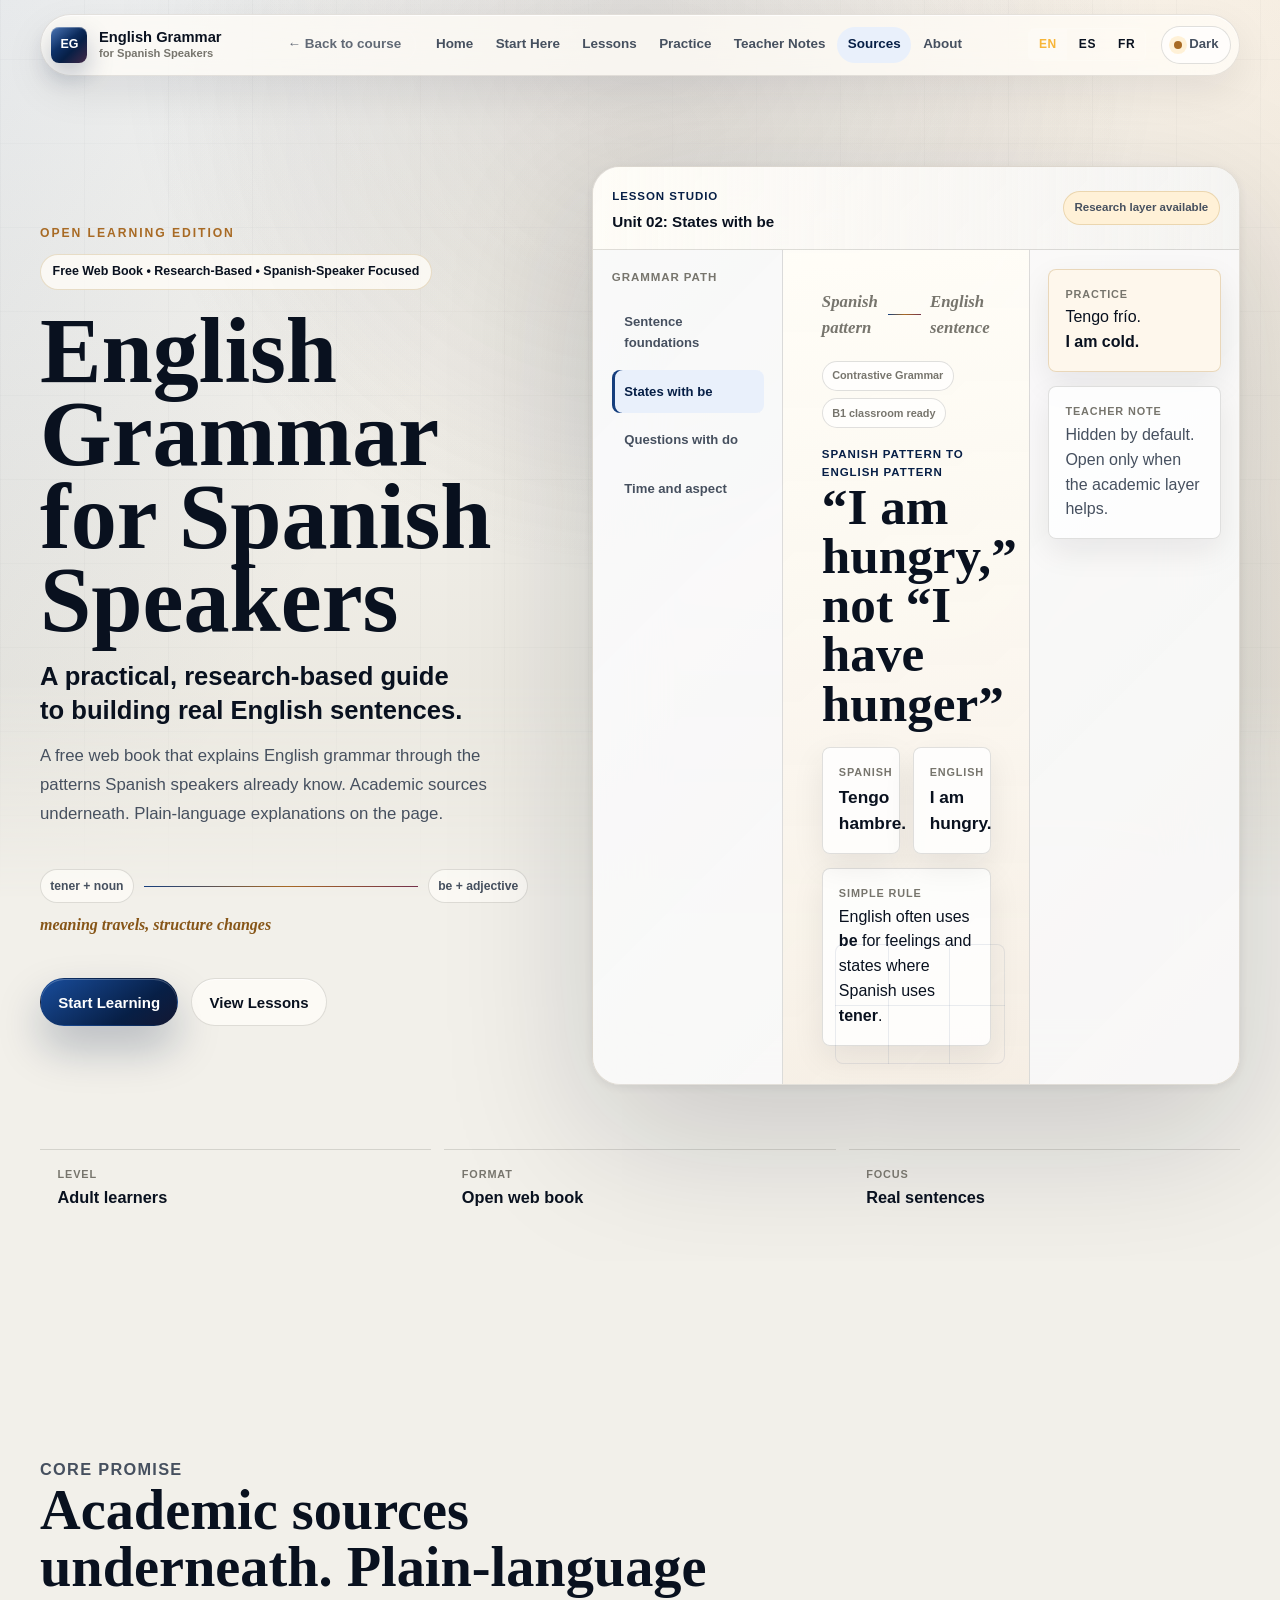
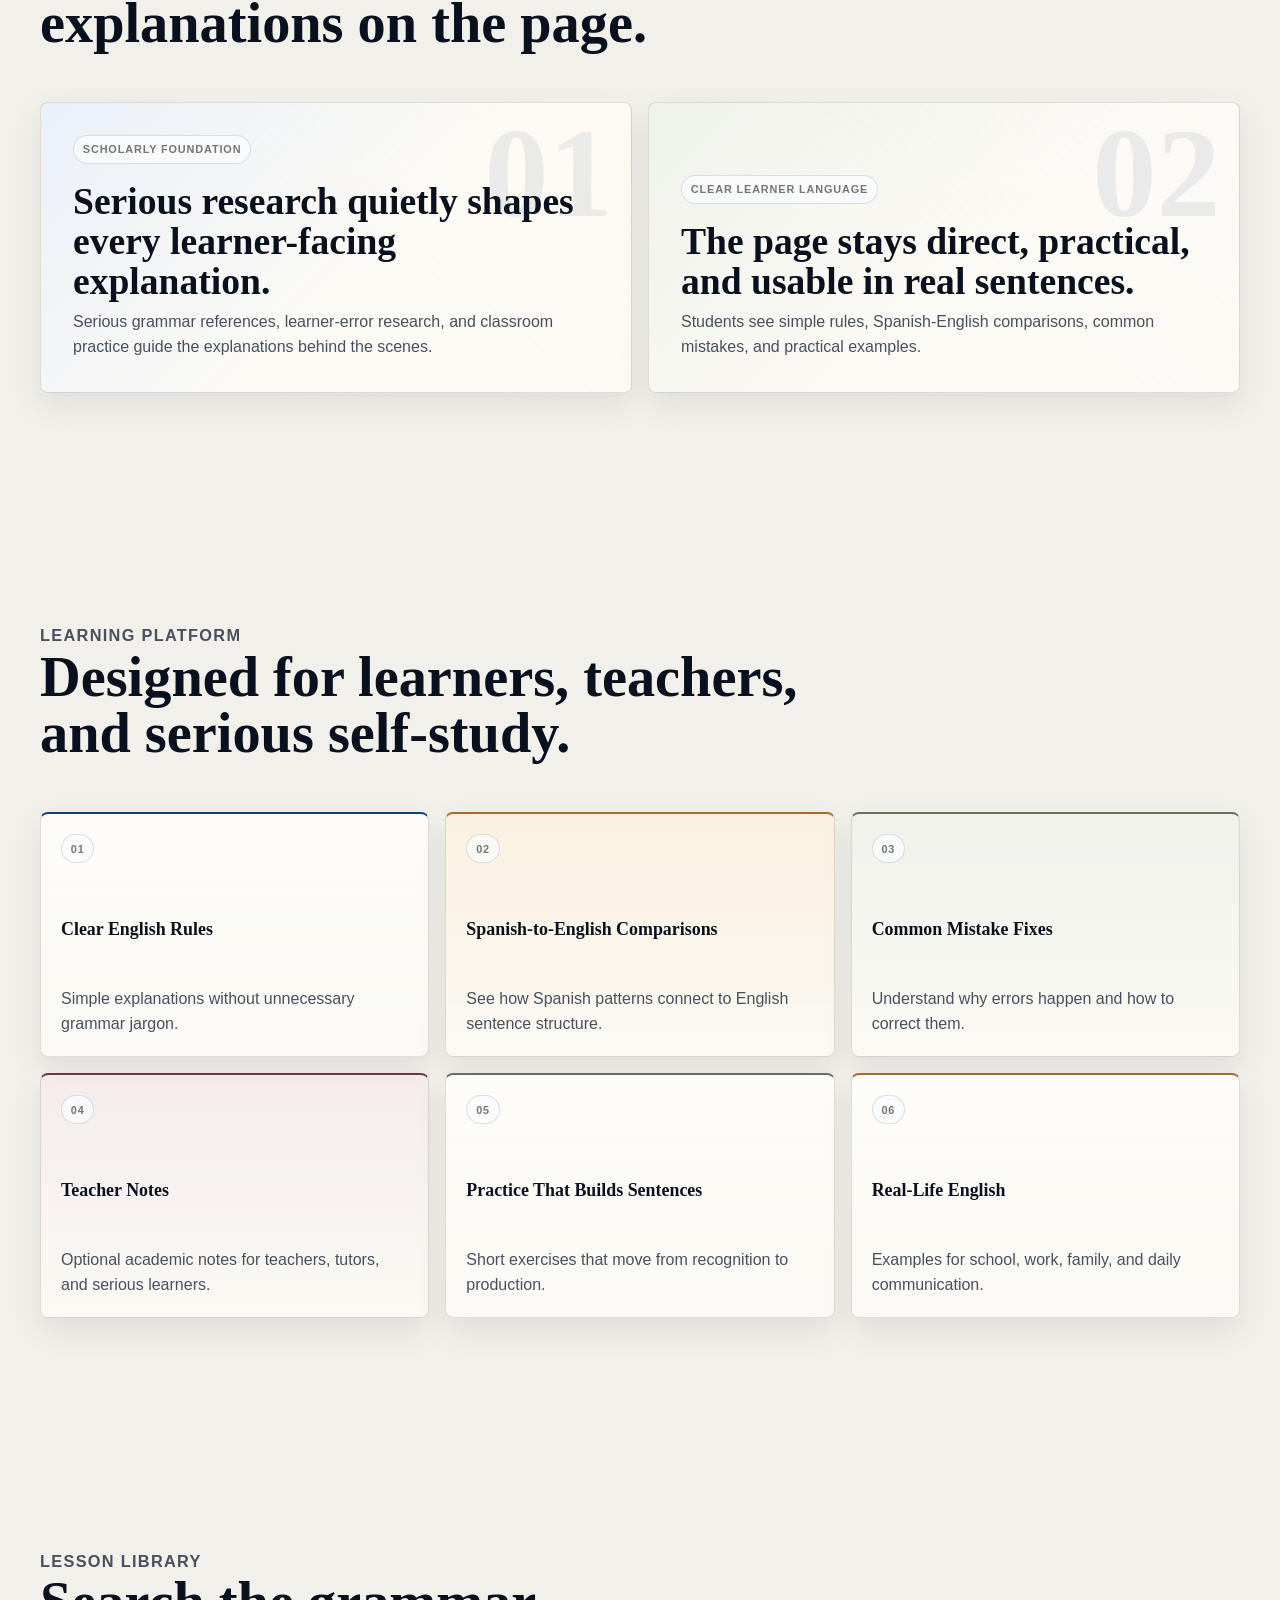
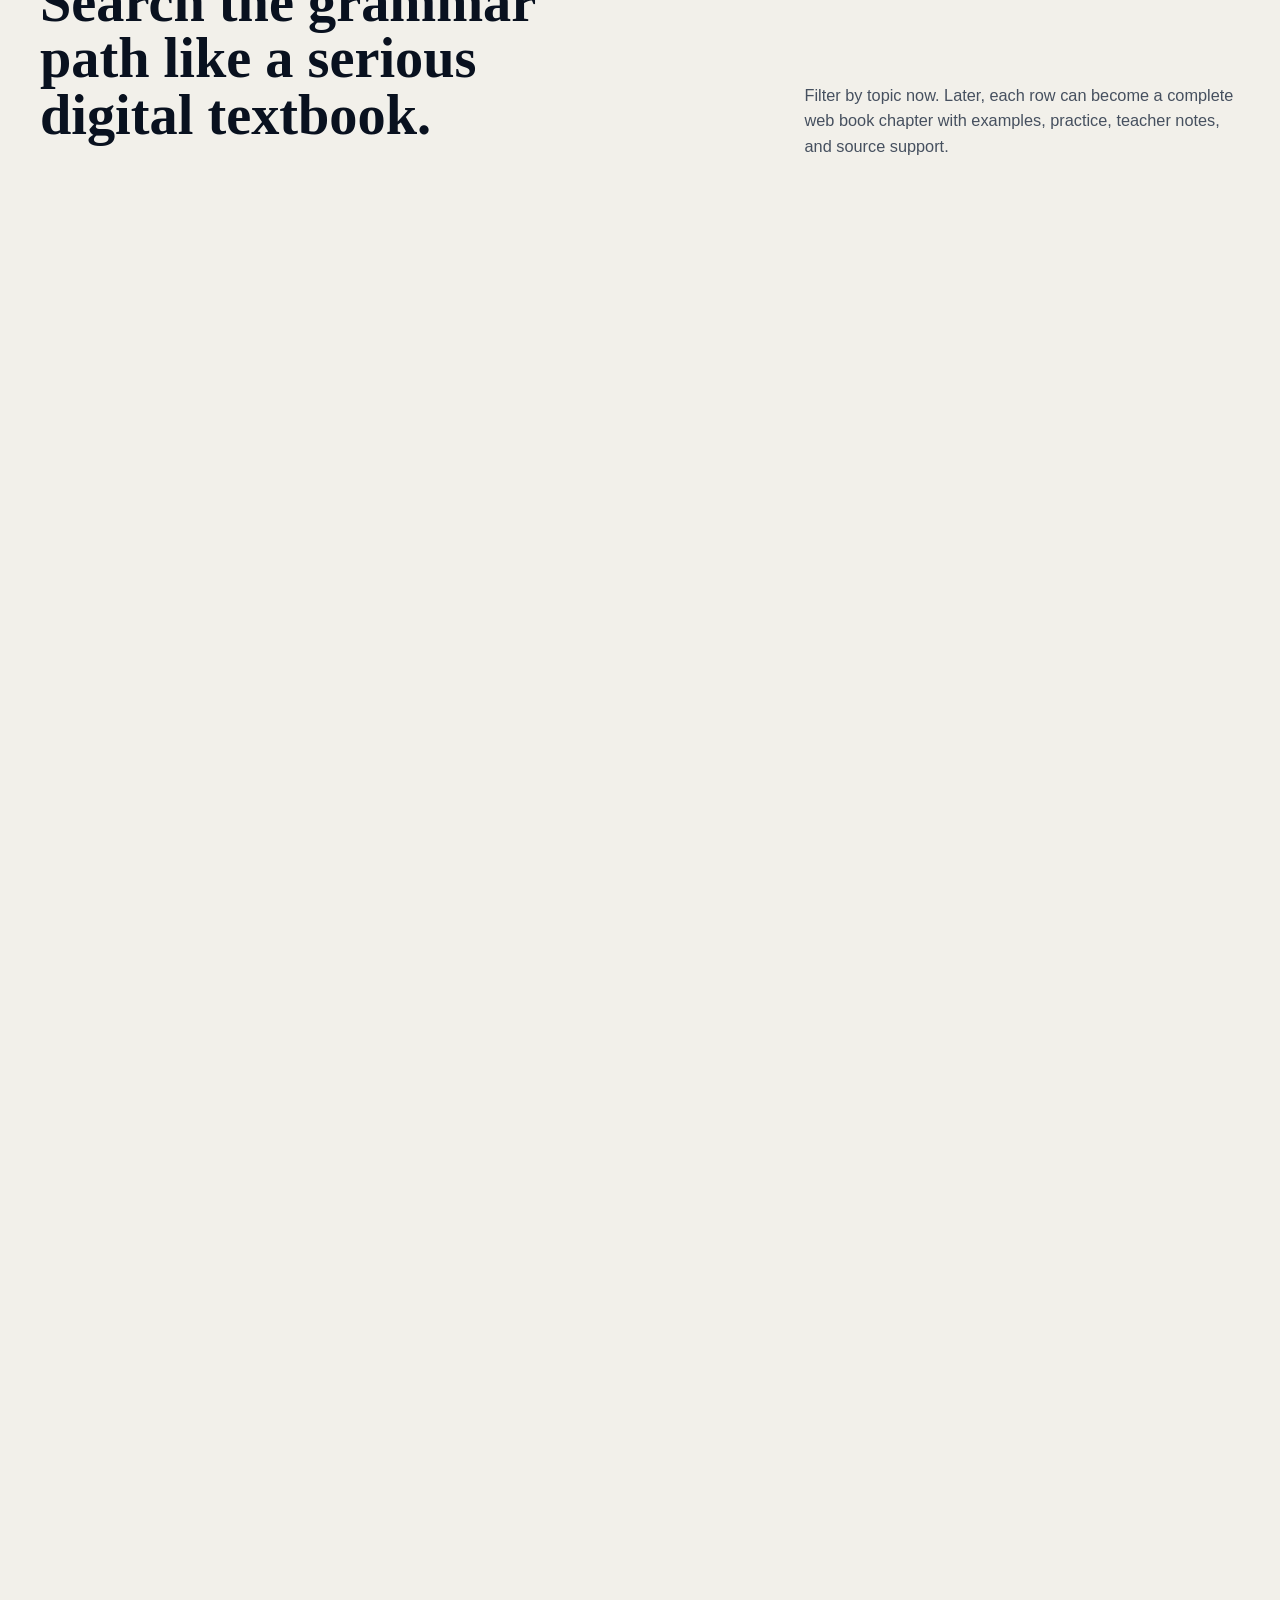
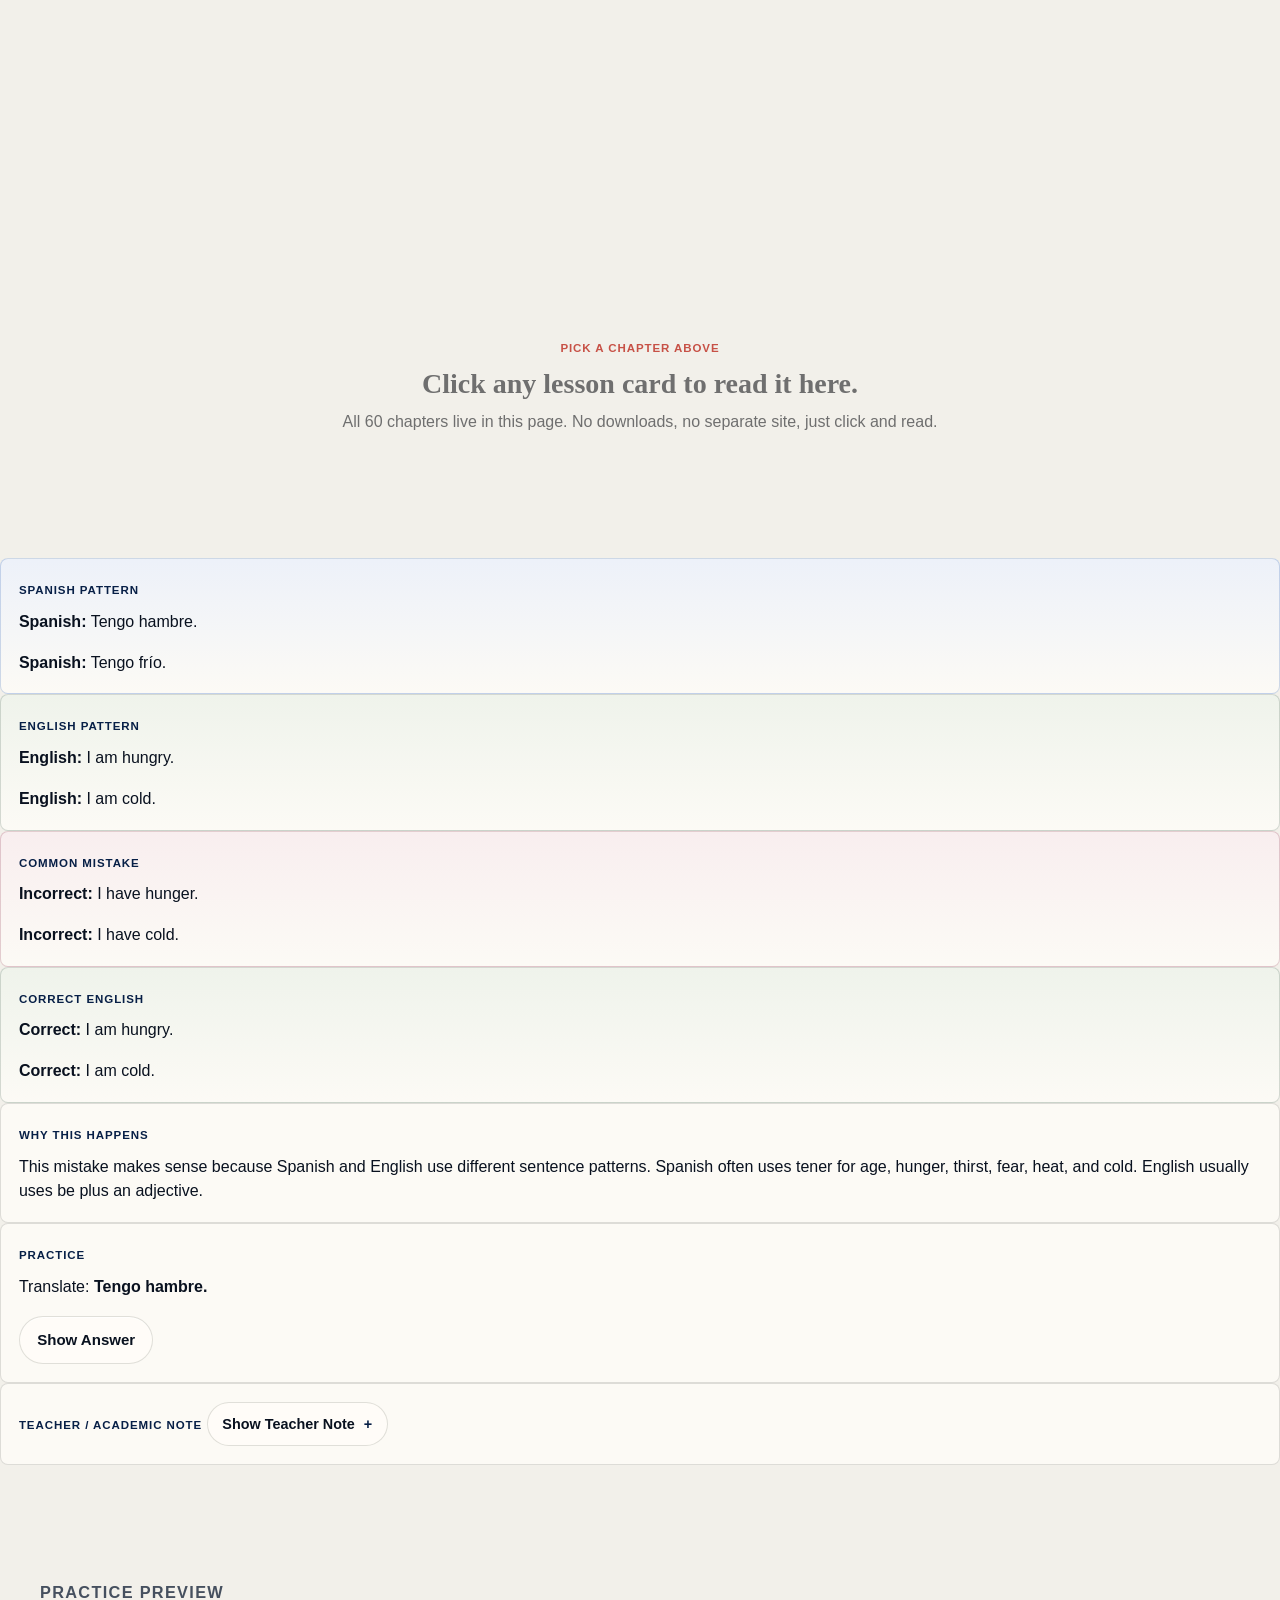
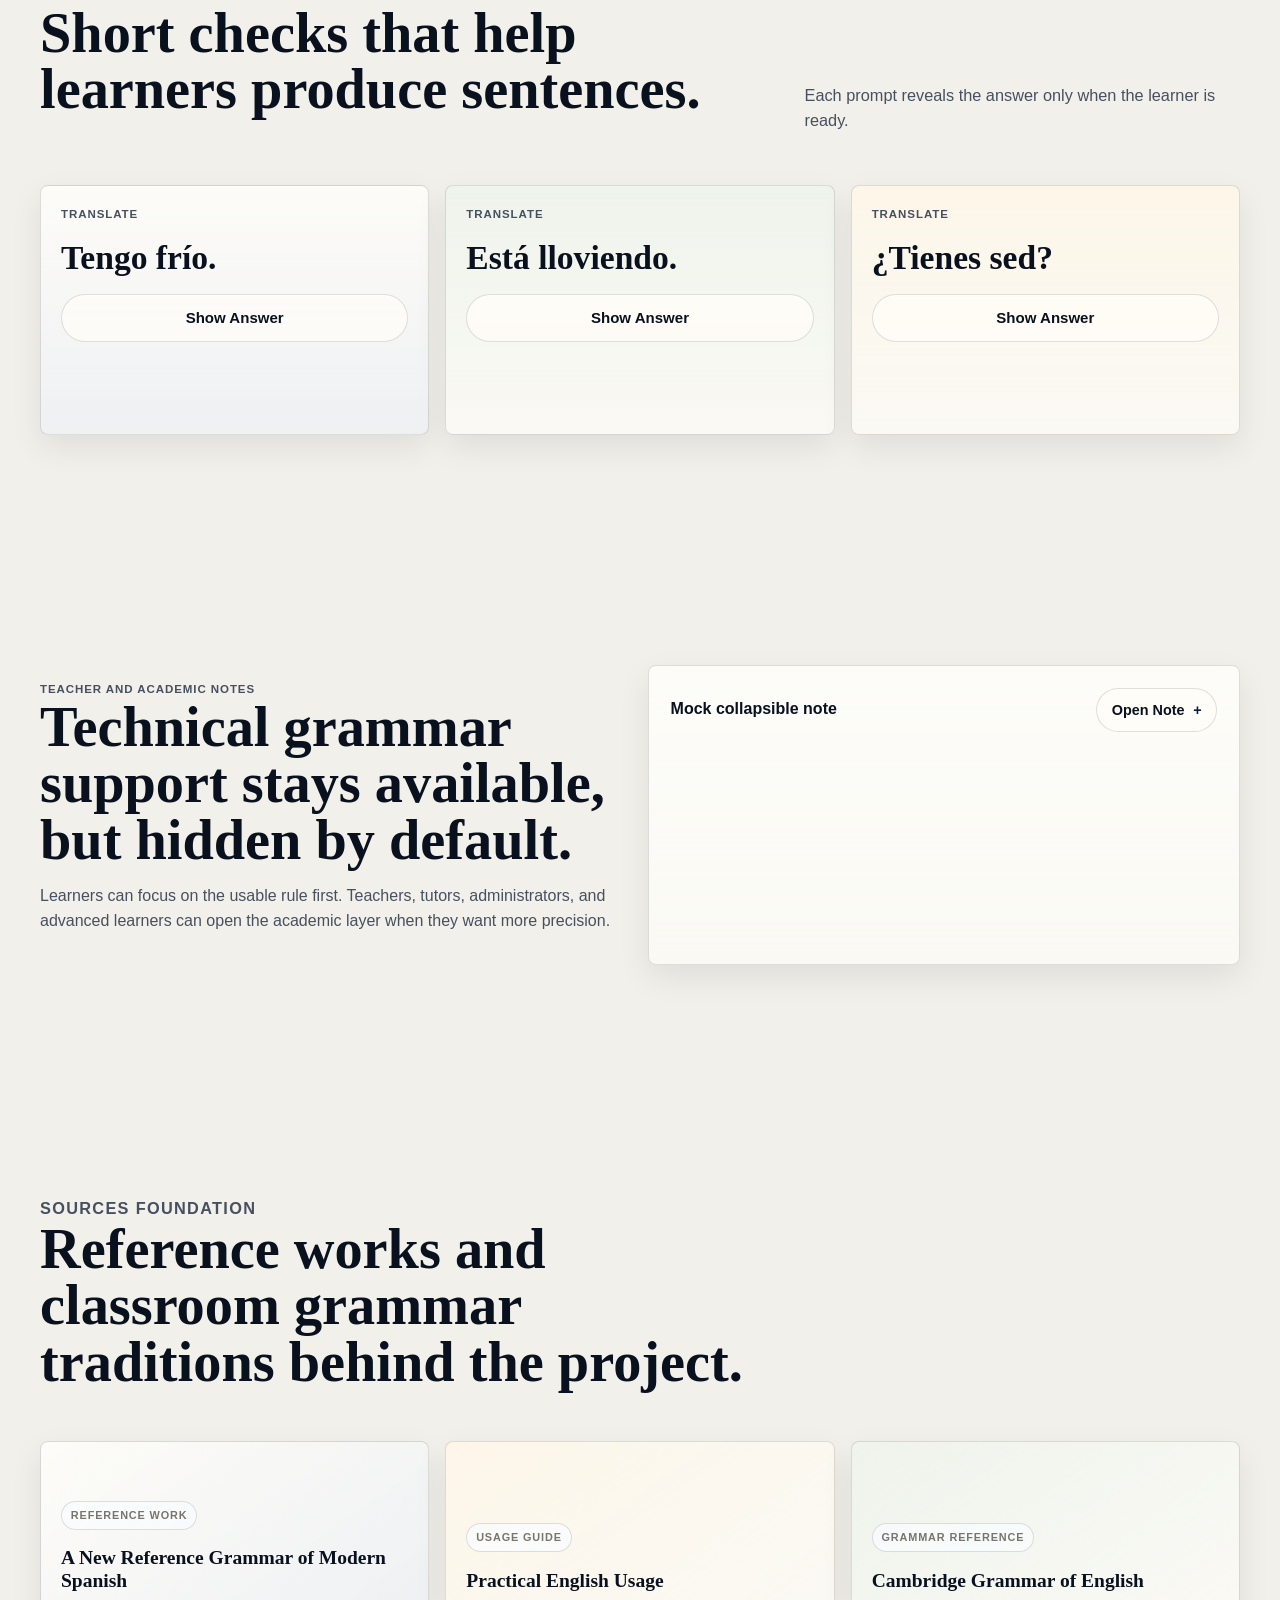
==== grammar/index.html @ 862ef472 "Add fully interactive 60-chapter Grammar Book at /grammar/ The grammar book is now a self-contained " ====
<!doctype html>
<html lang="en">
  <head>
    <meta charset="utf-8">
    <meta name="viewport" content="width=device-width, initial-scale=1">
    <meta
      name="description"
      content="English Grammar for Spanish Speakers is a free, research-based web book for building real English sentences."
    >
    <title>English Grammar for Spanish Speakers · Free Web Book · Independent English Learning</title>
    <link rel="stylesheet" href="styles.css">
    <script src="script.js" defer></script>
    <style>
      .lang-toggle {
        display: inline-flex; gap: 2px; border-radius: 6px; overflow: hidden;
        background: rgba(255,255,255,0.06); border: 1px solid rgba(255,255,255,0.12);
        margin-right: 8px;
      }
      .lang-toggle button {
        background: transparent; color: inherit; border: none; padding: 6px 10px;
        font-size: 12px; font-weight: 700; letter-spacing: 0.05em; cursor: pointer;
        font-family: inherit; transition: background 0.15s, color 0.15s;
      }
      .lang-toggle button:hover { background: rgba(255,255,255,0.08); }
      .lang-toggle button.active {
        background: rgba(255,255,255,0.18); color: var(--accent, #f7b538);
      }
      [data-theme="light"] .lang-toggle {
        background: rgba(0,0,0,0.04); border-color: rgba(0,0,0,0.12);
      }
      [data-theme="light"] .lang-toggle button:hover { background: rgba(0,0,0,0.06); }
      [data-theme="light"] .lang-toggle button.active {
        background: rgba(15,76,92,0.12); color: #0F4C5C;
      }
      .back-to-course {
        font-size: 13px; opacity: 0.85; padding-right: 14px !important;
        border-right: 1px solid rgba(255,255,255,0.15); margin-right: 8px;
      }
      [data-theme="light"] .back-to-course {
        border-right-color: rgba(0,0,0,0.15);
      }
    </style>
  </head>
  <body>
    <a class="skip-link" href="#main">Skip to content</a>
    <div class="ambient" aria-hidden="true"></div>

    <header class="site-header" aria-label="Primary">
      <nav class="nav-shell container">
        <a class="brand" href="#home" aria-label="English Grammar for Spanish Speakers home">
          <span class="brand-mark" aria-hidden="true">EG</span>
          <span class="brand-copy">
            <span class="brand-title">English Grammar</span>
            <span class="brand-subtitle">for Spanish Speakers</span>
          </span>
        </a>

        <div class="nav-menu" id="primary-nav">
          <a href="../" class="back-to-course" data-en="← Back to course" data-es="← Volver al curso" data-fr="← Retour au cours">← Back to course</a>
          <a href="#home" data-en="Home" data-es="Inicio" data-fr="Accueil">Home</a>
          <a href="#start-here" data-en="Start Here" data-es="Empieza aquí" data-fr="Commencer ici">Start Here</a>
          <a href="#lessons" data-en="Lessons" data-es="Lecciones" data-fr="Leçons">Lessons</a>
          <a href="#practice" data-en="Practice" data-es="Práctica" data-fr="Pratique">Practice</a>
          <a href="#teacher-notes" data-en="Teacher Notes" data-es="Notas para maestros" data-fr="Notes pour enseignants">Teacher Notes</a>
          <a href="#sources" data-en="Sources" data-es="Fuentes" data-fr="Sources">Sources</a>
          <a href="#about" data-en="About" data-es="Acerca de" data-fr="À propos">About</a>
        </div>

        <div class="nav-actions">
          <div class="lang-toggle" role="tablist" aria-label="Language">
            <button type="button" data-lang="en" class="active" aria-label="English">EN</button>
            <button type="button" data-lang="es" aria-label="Español">ES</button>
            <button type="button" data-lang="fr" aria-label="Français">FR</button>
          </div>
          <button class="theme-toggle" type="button" aria-label="Switch to dark mode" data-theme-toggle>
            <span class="theme-dot" aria-hidden="true"></span>
            <span data-theme-label>Dark</span>
          </button>
          <button class="mobile-toggle" type="button" aria-expanded="false" aria-controls="primary-nav">
            <span class="sr-only">Open navigation</span>
            <span></span>
            <span></span>
            <span></span>
          </button>
        </div>
      </nav>
    </header>

    <main id="main">
      <section class="hero" id="home">
        <div class="container hero-stage">
          <div class="hero-copy reveal">
            <p class="event-label" data-en="Open Learning Edition" data-es="Edición de aprendizaje abierto" data-fr="Édition d'apprentissage ouvert">Open Learning Edition</p>
            <p class="premium-badge" data-en="Free Web Book • Research-Based • Spanish-Speaker Focused" data-es="Libro web gratis • Basado en investigación • Para hispanohablantes" data-fr="Livre web gratuit • Fondé sur la recherche • Pour hispanophones">Free Web Book • Research-Based • Spanish-Speaker Focused</p>
            <h1 data-en="English Grammar for Spanish Speakers" data-es="Gramática inglesa para hispanohablantes" data-fr="Grammaire anglaise pour hispanophones">English Grammar for Spanish Speakers</h1>
            <p class="hero-subtitle" data-en="A practical, research-based guide to building real English sentences." data-es="Una guía práctica y basada en la investigación para construir oraciones reales en inglés." data-fr="Un guide pratique et fondé sur la recherche pour construire de vraies phrases anglaises.">A practical, research-based guide to building real English sentences.</p>
            <p class="hero-description">
              A free web book that explains English grammar through the patterns Spanish speakers already know. Academic sources underneath. Plain-language explanations on the page.
            </p>
            <div class="syntax-signature" aria-hidden="true">
              <span>tener + noun</span>
              <i></i>
              <span>be + adjective</span>
              <strong>meaning travels, structure changes</strong>
            </div>
            <div class="hero-actions" aria-label="Hero actions">
              <a class="button button-primary" href="#lessons" data-en="Start Learning" data-es="Empezar a aprender" data-fr="Commencer">Start Learning</a>
              <a class="button button-secondary" href="#lessons" data-en="View Lessons" data-es="Ver lecciones" data-fr="Voir les leçons">View Lessons</a>
            </div>
          </div>

          <figure class="platform-preview reveal" aria-label="Preview of the web book learning interface">
            <div class="preview-chrome">
              <div class="preview-topbar">
                <div>
                  <span class="topbar-kicker">Lesson Studio</span>
                  <strong>Unit 02: States with be</strong>
                </div>
                <span class="topbar-badge">Research layer available</span>
              </div>

              <div class="workspace-grid">
                <aside class="workspace-rail" aria-label="Unit outline">
                  <p class="rail-label">Grammar Path</p>
                  <ol>
                    <li>Sentence foundations</li>
                    <li class="is-current">States with be</li>
                    <li>Questions with do</li>
                    <li>Time and aspect</li>
                  </ol>
                </aside>

                <section class="workspace-page" aria-label="Lesson page preview">
                  <div class="language-ribbon" aria-hidden="true">
                    <span>Spanish pattern</span>
                    <i></i>
                    <span>English sentence</span>
                  </div>
                  <div class="preview-meta">
                    <span>Contrastive Grammar</span>
                    <span>B1 classroom ready</span>
                  </div>
                  <p class="eyebrow">Spanish pattern to English pattern</p>
                  <h2>&ldquo;I am hungry,&rdquo; not &ldquo;I have hunger&rdquo;</h2>

                  <div class="pattern-strip">
                    <div>
                      <span>Spanish</span>
                      <strong>Tengo hambre.</strong>
                    </div>
                    <div>
                      <span>English</span>
                      <strong>I am hungry.</strong>
                    </div>
                  </div>

                  <div class="rule-preview">
                    <span>Simple Rule</span>
                    <p>English often uses <strong>be</strong> for feelings and states where Spanish uses <strong>tener</strong>.</p>
                  </div>
                </section>

                <aside class="workspace-inspector" aria-label="Lesson support preview">
                  <div class="inspector-card">
                    <span>Practice</span>
                    <p>Tengo fr&iacute;o.</p>
                    <strong>I am cold.</strong>
                  </div>
                  <div class="inspector-card muted">
                    <span>Teacher Note</span>
                    <p>Hidden by default. Open only when the academic layer helps.</p>
                  </div>
                </aside>
              </div>
            </div>
          </figure>

          <dl class="hero-metrics reveal" aria-label="Book highlights">
            <div>
              <dt>Level</dt>
              <dd>Adult learners</dd>
            </div>
            <div>
              <dt>Format</dt>
              <dd>Open web book</dd>
            </div>
            <div>
              <dt>Focus</dt>
              <dd>Real sentences</dd>
            </div>
          </dl>
        </div>
      </section>

      <section class="section promise-section" id="start-here">
        <div class="container">
          <div class="section-heading reveal">
            <p class="eyebrow" data-en="Core promise" data-es="Promesa central" data-fr="Promesse centrale">Core promise</p>
            <h2 data-en="Academic sources underneath. Plain-language explanations on the page." data-es="Fuentes académicas debajo. Explicaciones en lenguaje claro en la página." data-fr="Sources académiques en dessous. Explications en langage clair sur la page.">Academic sources underneath. Plain-language explanations on the page.</h2>
          </div>

          <div class="promise-layout">
            <article class="principle-panel reveal">
              <div class="panel-watermark" aria-hidden="true">01</div>
              <span>Scholarly Foundation</span>
              <h3>Serious research quietly shapes every learner-facing explanation.</h3>
              <p>
                Serious grammar references, learner-error research, and classroom practice guide the
                explanations behind the scenes.
              </p>
            </article>
            <article class="principle-panel reveal">
              <div class="panel-watermark" aria-hidden="true">02</div>
              <span>Clear Learner Language</span>
              <h3>The page stays direct, practical, and usable in real sentences.</h3>
              <p>
                Students see simple rules, Spanish-English comparisons, common mistakes, and practical examples.
              </p>
            </article>
          </div>
        </div>
      </section>

      <section class="section features-section" aria-labelledby="features-title">
        <div class="container">
          <div class="section-heading reveal">
            <p class="eyebrow" data-en="Learning platform" data-es="Plataforma de aprendizaje" data-fr="Plateforme d'apprentissage">Learning platform</p>
            <h2 id="features-title" data-en="Designed for learners, teachers, and serious self-study." data-es="Diseñado para estudiantes, maestros, y auto-estudio serio." data-fr="Conçu pour étudiants, enseignants, et auto-apprentissage sérieux.">Designed for learners, teachers, and serious self-study.</h2>
          </div>

          <div class="feature-matrix">
            <article class="feature-card reveal">
              <span>01</span>
              <h3>Clear English Rules</h3>
              <p>Simple explanations without unnecessary grammar jargon.</p>
            </article>
            <article class="feature-card reveal">
              <span>02</span>
              <h3>Spanish-to-English Comparisons</h3>
              <p>See how Spanish patterns connect to English sentence structure.</p>
            </article>
            <article class="feature-card reveal">
              <span>03</span>
              <h3>Common Mistake Fixes</h3>
              <p>Understand why errors happen and how to correct them.</p>
            </article>
            <article class="feature-card reveal">
              <span>04</span>
              <h3>Teacher Notes</h3>
              <p>Optional academic notes for teachers, tutors, and serious learners.</p>
            </article>
            <article class="feature-card reveal">
              <span>05</span>
              <h3>Practice That Builds Sentences</h3>
              <p>Short exercises that move from recognition to production.</p>
            </article>
            <article class="feature-card reveal">
              <span>06</span>
              <h3>Real-Life English</h3>
              <p>Examples for school, work, family, and daily communication.</p>
            </article>
          </div>
        </div>
      </section>

      <section class="section library-section" id="lessons">
        <div class="container">
          <div class="section-heading split reveal">
            <div>
              <p class="eyebrow" data-en="Lesson library" data-es="Biblioteca de lecciones" data-fr="Bibliothèque de leçons">Lesson library</p>
              <h2 data-en="Search the grammar path like a serious digital textbook." data-es="Busca el camino gramatical como en un libro de texto digital serio." data-fr="Parcourez la grammaire comme dans un manuel numérique sérieux.">Search the grammar path like a serious digital textbook.</h2>
            </div>
            <p>
              Filter by topic now. Later, each row can become a complete web book chapter with examples,
              practice, teacher notes, and source support.
            </p>
          </div>

          <div class="library-shell reveal">
            <div class="library-tools" aria-label="Lesson filters">
              <label class="search-label" for="lesson-search">Search lessons</label>
              <input id="lesson-search" type="search" placeholder="Search by title, topic, or pattern">

              <div class="chip-row" aria-label="Lesson categories">
                <button class="chip is-active" type="button" data-category-filter="All">All</button>
                <button class="chip" type="button" data-category-filter="Sentence Foundations">Sentence Foundations</button>
                              <button class="chip" type="button" data-category-filter="Be, Have, and Do">Be, Have, and Do</button>
                              <button class="chip" type="button" data-category-filter="Articles, Nouns, Adjectives">Articles, Nouns, Adjectives</button>
                              <button class="chip" type="button" data-category-filter="Verbs and Time">Verbs and Time</button>
                              <button class="chip" type="button" data-category-filter="Verb Patterns and Prepositions">Verb Patterns and Prepositions</button>
                              <button class="chip" type="button" data-category-filter="Common Spanish-Speaker Errors">Common Spanish-Speaker Errors</button>
              </div>
            </div>

            <div class="lesson-grid" id="lesson-grid" aria-live="polite"><!-- Populated by JS from CHAPTERS data --></div>

            <p class="empty-state" id="empty-state" hidden>No matching lessons yet. Try another search or category.</p>
          </div>
        </div>
      </section>

      <section class="section reader-section" id="reader">
        <div class="container">
          <article class="lesson-reader" id="lesson-reader" hidden>
            <button class="reader-close" type="button" id="reader-close" aria-label="Close lesson">&times;</button>
            <div class="reader-nav">
              <button type="button" id="prev-chapter" class="button button-secondary">&larr; <span data-en="Previous" data-es="Anterior" data-fr="Précédent">Previous</span></button>
              <span class="reader-counter" id="reader-counter">Chapter 1 of 60</span>
              <button type="button" id="next-chapter" class="button button-secondary"><span data-en="Next" data-es="Siguiente" data-fr="Suivant">Next</span> &rarr;</button>
            </div>
            <div class="reader-main" id="reader-content"></div>
          </article>
          <div class="reader-empty" id="reader-empty">
            <p class="eyebrow" data-en="Pick a chapter above" data-es="Elige un capítulo arriba" data-fr="Choisissez un chapitre ci-dessus">Pick a chapter above</p>
            <h2 data-en="Click any lesson card to read it here." data-es="Haz clic en cualquier tarjeta para leerla aquí." data-fr="Cliquez sur une carte de leçon pour la lire ici.">Click any lesson card to read it here.</h2>
            <p data-en="All 60 chapters live in this page. No downloads, no separate site, just click and read." data-es="Los 60 capítulos viven en esta página. Sin descargas, sin sitio aparte, solo haz clic y lee." data-fr="Les 60 chapitres vivent dans cette page. Sans téléchargement, sans site séparé.">All 60 chapters live in this page. No downloads, no separate site, just click and read.</p>
          </div>
        </div>
      </section>

                <section class="lesson-box pattern-box spanish-box">
                  <span class="box-label">Spanish Pattern</span>
                  <p><strong>Spanish:</strong> Tengo hambre.</p>
                  <p><strong>Spanish:</strong> Tengo fr&iacute;o.</p>
                </section>

                <section class="lesson-box pattern-box english-box">
                  <span class="box-label">English Pattern</span>
                  <p><strong>English:</strong> I am hungry.</p>
                  <p><strong>English:</strong> I am cold.</p>
                </section>

                <section class="lesson-box mistake-box">
                  <span class="box-label">Common Mistake</span>
                  <p><strong>Incorrect:</strong> I have hunger.</p>
                  <p><strong>Incorrect:</strong> I have cold.</p>
                </section>

                <section class="lesson-box correct-box">
                  <span class="box-label">Correct English</span>
                  <p><strong>Correct:</strong> I am hungry.</p>
                  <p><strong>Correct:</strong> I am cold.</p>
                </section>

                <section class="lesson-box why-box">
                  <span class="box-label">Why This Happens</span>
                  <p>
                    This mistake makes sense because Spanish and English use different sentence patterns.
                    Spanish often uses tener for age, hunger, thirst, fear, heat, and cold. English usually
                    uses be plus an adjective.
                  </p>
                </section>

                <section class="lesson-box practice-box">
                  <span class="box-label">Practice</span>
                  <p>Translate: <strong>Tengo hambre.</strong></p>
                  <button class="button answer-button" type="button" data-answer-target="sample-answer">Show Answer</button>
                  <p class="answer" id="sample-answer" hidden>I am hungry.</p>
                </section>

                <section class="lesson-box teacher-box">
                  <span class="box-label">Teacher / Academic Note</span>
                  <button
                    class="note-toggle"
                    type="button"
                    data-collapse-target="sample-teacher-note"
                    data-open-label="Hide Teacher Note"
                    data-closed-label="Show Teacher Note"
                    aria-expanded="false"
                  >
                    <span>Show Teacher Note</span>
                  </button>
                  <div class="note-content" id="sample-teacher-note" hidden>
                    <p>
                      Spanish frequently uses tener in expressions of age, physical states, and emotional states.
                      English normally expresses many of these meanings with be plus an adjective or fixed expression.
                    </p>
                  </div>
                </section>
              </div>
            </div>
          </article>
        </div>
      </section>

      <section class="section practice-section" id="practice">
        <div class="container">
          <div class="section-heading split reveal">
            <div>
              <p class="eyebrow" data-en="Practice preview" data-es="Vista previa de práctica" data-fr="Aperçu de la pratique">Practice preview</p>
              <h2>Short checks that help learners produce sentences.</h2>
            </div>
            <p>Each prompt reveals the answer only when the learner is ready.</p>
          </div>

          <div class="practice-grid">
            <article class="practice-card reveal">
              <p class="prompt-label">Translate</p>
              <h3>Tengo fr&iacute;o.</h3>
              <button class="button answer-button" type="button" data-answer-target="practice-answer-1">Show Answer</button>
              <p class="answer" id="practice-answer-1" hidden>I am cold.</p>
            </article>

            <article class="practice-card reveal">
              <p class="prompt-label">Translate</p>
              <h3>Est&aacute; lloviendo.</h3>
              <button class="button answer-button" type="button" data-answer-target="practice-answer-2">Show Answer</button>
              <p class="answer" id="practice-answer-2" hidden>It is raining.</p>
            </article>

            <article class="practice-card reveal">
              <p class="prompt-label">Translate</p>
              <h3>&iquest;Tienes sed?</h3>
              <button class="button answer-button" type="button" data-answer-target="practice-answer-3">Show Answer</button>
              <p class="answer" id="practice-answer-3" hidden>Are you thirsty?</p>
            </article>
          </div>
        </div>
      </section>

      <section class="section teacher-preview-section" id="teacher-notes">
        <div class="container teacher-layout">
          <div class="teacher-copy reveal">
            <p class="eyebrow" data-en="Teacher and academic notes" data-es="Notas para maestros y académicas" data-fr="Notes pour enseignants et académiques">Teacher and academic notes</p>
            <h2>Technical grammar support stays available, but hidden by default.</h2>
            <p>
              Learners can focus on the usable rule first. Teachers, tutors, administrators, and advanced
              learners can open the academic layer when they want more precision.
            </p>
          </div>

          <article class="mock-note reveal">
            <div class="note-header">
              <span>Mock collapsible note</span>
              <button
                class="note-toggle"
                type="button"
                data-collapse-target="mock-teacher-note"
                data-open-label="Close Note"
                data-closed-label="Open Note"
                aria-expanded="false"
              >
                <span>Open Note</span>
              </button>
            </div>
            <div class="note-content" id="mock-teacher-note" hidden>
              <p>
                Teacher notes can define terms, identify contrastive grammar patterns, summarize source
                support, and suggest classroom moves without interrupting the main learner explanation.
              </p>
            </div>
          </article>
        </div>
      </section>

      <section class="section sources-section" id="sources">
        <div class="container">
          <div class="section-heading reveal">
            <p class="eyebrow" data-en="Sources foundation" data-es="Base de fuentes" data-fr="Base de sources">Sources foundation</p>
            <h2>Reference works and classroom grammar traditions behind the project.</h2>
          </div>

          <div class="source-grid">
            <article class="source-card reveal">
              <span>Reference work</span>
              <h3>A New Reference Grammar of Modern Spanish</h3>
            </article>
            <article class="source-card reveal">
              <span>Usage guide</span>
              <h3>Practical English Usage</h3>
            </article>
            <article class="source-card reveal">
              <span>Grammar reference</span>
              <h3>Cambridge Grammar of English</h3>
            </article>
            <article class="source-card reveal">
              <span>Corpus grammar</span>
              <h3>Longman Grammar of Spoken and Written English</h3>
            </article>
            <article class="source-card reveal">
              <span>Learner research</span>
              <h3>Learner English</h3>
            </article>
            <article class="source-card reveal">
              <span>Learner grammar</span>
              <h3>English Grammar in Use</h3>
            </article>
          </div>
        </div>
      </section>

      <section class="section about-section" id="about">
        <div class="container">
          <article class="about-card reveal">
            <div class="author-mark" aria-hidden="true">JM</div>
            <div>
              <p class="eyebrow" data-en="About the author" data-es="Sobre el autor" data-fr="À propos de l'auteur">About the author</p>
              <h2>Jonathan Michael Miljus</h2>
              <ul class="author-list">
                <li>Founder, The Language Lab LLC</li>
                <li>Social Science and ESOL Teacher</li>
                <li>Ed.D. Student in Curriculum and Instruction</li>
                <li>MBA | CELTA-trained English teacher</li>
              </ul>
              <p>
                Jonathan builds practical, research-based language learning systems for real classrooms and
                independent learners.
              </p>
            </div>
          </article>
        </div>
      </section>
    </main>

    <footer class="site-footer">
      <div class="container footer-grid">
        <div>
          <a class="brand footer-brand" href="#home">
            <span class="brand-mark" aria-hidden="true">EG</span>
            <span class="brand-copy">
              <span class="brand-title">English Grammar</span>
              <span class="brand-subtitle">for Spanish Speakers</span>
            </span>
          </a>
          <p>A free, research-based grammar web book for building real English sentences.</p>
        </div>
        <div class="footer-links" aria-label="Footer navigation">
          <a href="#start-here">Start Here</a>
          <a href="#lessons">Lessons</a>
          <a href="#practice">Practice</a>
          <a href="#sources">Sources</a>
        </div>
      </div>
    </footer>
  <script>
(function () {
  var KEY = 'grammar-lang';
  var btns = document.querySelectorAll('.lang-toggle button[data-lang]');
  var current = 'en';

  function setLang(lang) {
    current = lang;
    document.documentElement.setAttribute('lang', lang);
    document.querySelectorAll('[data-en]').forEach(function (el) {
      var v = el.getAttribute('data-' + lang);
      if (v) el.innerHTML = v;
    });
    btns.forEach(function (b) {
      b.classList.toggle('active', b.getAttribute('data-lang') === lang);
    });
    try { localStorage.setItem(KEY, lang); } catch (e) {}
  }

  btns.forEach(function (b) {
    b.addEventListener('click', function () { setLang(b.getAttribute('data-lang')); });
  });

  var saved = null;
  try { saved = localStorage.getItem(KEY); } catch (e) {}
  if (saved && (saved === 'en' || saved === 'es' || saved === 'fr')) {
    setLang(saved);
  } else {
    var nav = (navigator.language || 'en').slice(0, 2);
    if (nav === 'es' || nav === 'fr') setLang(nav);
  }
})();
</script>
<script id="chapters-data" type="application/json">[{"num": 1, "title": "English Usually Needs a Subject", "category": "Sentence Foundations", "html": "<header class=\"ch-header\"><span class=\"ch-num\">Chapter 1</span><h1>English Usually Needs a Subject</h1><span class=\"ch-cat\">Sentence Foundations</span></header>\n<section class=\"ch-box big-idea\"><span class=\"box-label\">Big Idea</span><p>English usually needs a visible subject.</p></section>\n<section class=\"ch-box simple-rule\"><span class=\"box-label\">Simple Rule</span><p>English sentence pattern: subject + verb.</p></section>\n<section class=\"ch-box spanish-comparison\"><span class=\"box-label\">Spanish Comparison</span><p>Spanish often allows the subject to disappear because the verb ending gives enough information.</p>\n<p class=\"contrast-label\">Contrast box</p>\n<table class=\"ch-table\"><thead><tr><th>Spanish thinking</th><th>Natural English</th></tr></thead><tbody><tr><td>Hablo inglés.</td><td>I speak English.</td></tr></tbody></table></section>\n<section class=\"ch-box common-mistake\"><span class=\"box-label\">Common Mistake</span><table class=\"ch-table\"><thead><tr><th>Incorrect</th><th>Correct</th></tr></thead><tbody><tr><td>Speak English.</td><td>I speak English.</td></tr></tbody></table></section>\n<section class=\"ch-box why-happens\"><span class=\"box-label\">Why This Happens</span><p>This mistake makes sense. Spanish and English organize this idea differently. The goal is not to think “Spanish is wrong,” but to notice where Spanish patterns can interfere with English sentence-building. Once you see the pattern, you can practice the English structure as a whole phrase.</p></section>\n<section class=\"ch-box real-examples\"><span class=\"box-label\">Real English Examples</span><ul><li>I work every day.</li><li>She lives in Florida.</li><li>They study English.</li><li>It is raining.</li><li>We have class today.</li><li>You speak Spanish.</li><li>He needs help.</li><li>The teacher explains the lesson.</li></ul></section>\n<section class=\"ch-box practice-box\"><span class=\"box-label\">Practice</span><ol><li>Fix the mistake: Speak English.</li><li>Translate into English: Hablo inglés</li><li>Build your own sentence using the rule from this chapter.</li><li>Choose the correct answer: I speak English. / Speak English.</li></ol><details class=ans-details><summary>Show answers</summary><ol><li>I speak English.</li><li>Answers may vary, but they should follow the chapter pattern.</li><li>Answers may vary.</li><li>Choose: I speak English.</li></ol></details></section>\n<details class=\"ch-teacher\"><summary>Teacher / Academic Note</summary><p>This chapter addresses <strong>subject omission</strong>, a common area where Spanish-speaking learners may transfer patterns from Spanish into English. In second language learning, this kind of predictable transfer can be reduced through noticing, contrastive examples, repeated input, and deliberate practice (Swan, 2016; Swan &amp; Smith, 2001).</p></details>\n<section class=\"ch-box quick-review\"><span class=\"box-label\">Quick Review</span><ul><li>Learn the English pattern as a whole structure.</li><li>Do not translate word-for-word from Spanish.</li><li>Practice with short, correct sentences before building longer ones.</li><li>Use the examples in this chapter as sentence models.</li></ul></section>\n<details class=\"ch-sources\"><summary>Sources and Further Reading</summary><ul><li>Swan, 2016; Swan &amp; Smith, 2001</li></ul></details>", "keywords": "english usually needs a subject sentence foundations"}, {"num": 2, "title": "Basic English Word Order", "category": "Sentence Foundations", "html": "<header class=\"ch-header\"><span class=\"ch-num\">Chapter 2</span><h1>Basic English Word Order</h1><span class=\"ch-cat\">Sentence Foundations</span></header>\n<section class=\"ch-box big-idea\"><span class=\"box-label\">Big Idea</span><p>English word order is less flexible than Spanish word order.</p></section>\n<section class=\"ch-box simple-rule\"><span class=\"box-label\">Simple Rule</span><p>Use Subject + Verb + Object for basic sentences.</p></section>\n<section class=\"ch-box spanish-comparison\"><span class=\"box-label\">Spanish Comparison</span><p>Spanish can move words around more easily for emphasis. English usually cannot.</p>\n<p class=\"contrast-label\">Contrast box</p>\n<table class=\"ch-table\"><thead><tr><th>Spanish thinking</th><th>Natural English</th></tr></thead><tbody><tr><td>Como pizza.</td><td>I eat pizza.</td></tr></tbody></table></section>\n<section class=\"ch-box common-mistake\"><span class=\"box-label\">Common Mistake</span><table class=\"ch-table\"><thead><tr><th>Incorrect</th><th>Correct</th></tr></thead><tbody><tr><td>Pizza eat I.</td><td>I eat pizza.</td></tr></tbody></table></section>\n<section class=\"ch-box why-happens\"><span class=\"box-label\">Why This Happens</span><p>This mistake makes sense. Spanish and English organize this idea differently. The goal is not to think “Spanish is wrong,” but to notice where Spanish patterns can interfere with English sentence-building. Once you see the pattern, you can practice the English structure as a whole phrase.</p></section>\n<section class=\"ch-box real-examples\"><span class=\"box-label\">Real English Examples</span><ul><li>I drink coffee.</li><li>She reads books.</li><li>We watch movies.</li><li>They play soccer.</li><li>He studies English.</li><li>I like music.</li><li>She buys food.</li><li>We visit friends.</li></ul></section>\n<section class=\"ch-box practice-box\"><span class=\"box-label\">Practice</span><ol><li>Fix the mistake: Pizza eat I.</li><li>Translate into English: Como pizza</li><li>Build your own sentence using the rule from this chapter.</li><li>Choose the correct answer: I eat pizza. / Pizza eat I.</li></ol><details class=ans-details><summary>Show answers</summary><ol><li>I eat pizza.</li><li>Answers may vary, but they should follow the chapter pattern.</li><li>Answers may vary.</li><li>Choose: I eat pizza.</li></ol></details></section>\n<details class=\"ch-teacher\"><summary>Teacher / Academic Note</summary><p>This chapter addresses <strong>SVO word order</strong>, a common area where Spanish-speaking learners may transfer patterns from Spanish into English. In second language learning, this kind of predictable transfer can be reduced through noticing, contrastive examples, repeated input, and deliberate practice (Biber et al., 1999).</p></details>\n<section class=\"ch-box quick-review\"><span class=\"box-label\">Quick Review</span><ul><li>Learn the English pattern as a whole structure.</li><li>Do not translate word-for-word from Spanish.</li><li>Practice with short, correct sentences before building longer ones.</li><li>Use the examples in this chapter as sentence models.</li></ul></section>\n<details class=\"ch-sources\"><summary>Sources and Further Reading</summary><ul><li>Biber et al., 1999</li></ul></details>", "keywords": "basic english word order sentence foundations"}, {"num": 3, "title": "Questions with Do, Does, and Did", "category": "Sentence Foundations", "html": "<header class=\"ch-header\"><span class=\"ch-num\">Chapter 3</span><h1>Questions with Do, Does, and Did</h1><span class=\"ch-cat\">Sentence Foundations</span></header>\n<section class=\"ch-box big-idea\"><span class=\"box-label\">Big Idea</span><p>English often uses do, does, and did to make questions.</p></section>\n<section class=\"ch-box simple-rule\"><span class=\"box-label\">Simple Rule</span><p>Use Do/Does/Did + subject + base verb.</p></section>\n<section class=\"ch-box spanish-comparison\"><span class=\"box-label\">Spanish Comparison</span><p>Spanish can form questions with intonation. English usually needs a helper verb.</p>\n<p class=\"contrast-label\">Contrast box</p>\n<table class=\"ch-table\"><thead><tr><th>Spanish thinking</th><th>Natural English</th></tr></thead><tbody><tr><td>¿Trabajas aquí?</td><td>Do you work here?</td></tr></tbody></table></section>\n<section class=\"ch-box common-mistake\"><span class=\"box-label\">Common Mistake</span><table class=\"ch-table\"><thead><tr><th>Incorrect</th><th>Correct</th></tr></thead><tbody><tr><td>You work here?</td><td>Do you work here?</td></tr></tbody></table></section>\n<section class=\"ch-box why-happens\"><span class=\"box-label\">Why This Happens</span><p>This mistake makes sense. Spanish and English organize this idea differently. The goal is not to think “Spanish is wrong,” but to notice where Spanish patterns can interfere with English sentence-building. Once you see the pattern, you can practice the English structure as a whole phrase.</p></section>\n<section class=\"ch-box real-examples\"><span class=\"box-label\">Real English Examples</span><ul><li>Do you live here?</li><li>Does she work here?</li><li>Did they call you?</li><li>Do we have class?</li><li>Does he understand?</li><li>Did she finish?</li><li>Do you like coffee?</li><li>Did you see it?</li></ul></section>\n<section class=\"ch-box practice-box\"><span class=\"box-label\">Practice</span><ol><li>Fix the mistake: You work here?</li><li>Translate into English: ¿Trabajas aquí? English: Do you work here?</li><li>Build your own sentence using the rule from this chapter.</li><li>Choose the correct answer: Do you work here? / You work here?</li></ol><details class=ans-details><summary>Show answers</summary><ol><li>Do you work here?</li><li>Answers may vary, but they should follow the chapter pattern.</li><li>Answers may vary.</li><li>Choose: Do you work here?</li></ol></details></section>\n<details class=\"ch-teacher\"><summary>Teacher / Academic Note</summary><p>This chapter addresses <strong>do-support</strong>, a common area where Spanish-speaking learners may transfer patterns from Spanish into English. In second language learning, this kind of predictable transfer can be reduced through noticing, contrastive examples, repeated input, and deliberate practice (Carter &amp; McCarthy, 2006; Swan, 2016).</p></details>\n<section class=\"ch-box quick-review\"><span class=\"box-label\">Quick Review</span><ul><li>Learn the English pattern as a whole structure.</li><li>Do not translate word-for-word from Spanish.</li><li>Practice with short, correct sentences before building longer ones.</li><li>Use the examples in this chapter as sentence models.</li></ul></section>\n<details class=\"ch-sources\"><summary>Sources and Further Reading</summary><ul><li>Carter &amp; McCarthy, 2006; Swan, 2016</li></ul></details>", "keywords": "questions with do, does, and did sentence foundations"}, {"num": 4, "title": "Negatives with Do Not, Does Not, and Did Not", "category": "Sentence Foundations", "html": "<header class=\"ch-header\"><span class=\"ch-num\">Chapter 4</span><h1>Negatives with Do Not, Does Not, and Did Not</h1><span class=\"ch-cat\">Sentence Foundations</span></header>\n<section class=\"ch-box big-idea\"><span class=\"box-label\">Big Idea</span><p>English often uses do not, does not, and did not to make negative sentences.</p></section>\n<section class=\"ch-box simple-rule\"><span class=\"box-label\">Simple Rule</span><p>Use do not / does not / did not + base verb.</p></section>\n<section class=\"ch-box spanish-comparison\"><span class=\"box-label\">Spanish Comparison</span><p>Spanish uses no before the verb. English needs a helper verb in many sentences.</p>\n<p class=\"contrast-label\">Contrast box</p>\n<table class=\"ch-table\"><thead><tr><th>Spanish thinking</th><th>Natural English</th></tr></thead><tbody><tr><td>No entiendo.</td><td>I do not understand.</td></tr></tbody></table></section>\n<section class=\"ch-box common-mistake\"><span class=\"box-label\">Common Mistake</span><table class=\"ch-table\"><thead><tr><th>Incorrect</th><th>Correct</th></tr></thead><tbody><tr><td>I no understand.</td><td>I do not understand.</td></tr></tbody></table></section>\n<section class=\"ch-box why-happens\"><span class=\"box-label\">Why This Happens</span><p>This mistake makes sense. Spanish and English organize this idea differently. The goal is not to think “Spanish is wrong,” but to notice where Spanish patterns can interfere with English sentence-building. Once you see the pattern, you can practice the English structure as a whole phrase.</p></section>\n<section class=\"ch-box real-examples\"><span class=\"box-label\">Real English Examples</span><ul><li>I do not eat meat.</li><li>She does not work here.</li><li>They do not understand.</li><li>We did not go.</li><li>He does not like it.</li><li>I don’t know.</li><li>She doesn’t agree.</li><li>We didn’t finish.</li></ul></section>\n<section class=\"ch-box practice-box\"><span class=\"box-label\">Practice</span><ol><li>Fix the mistake: I no understand.</li><li>Translate into English: No entiendo</li><li>Build your own sentence using the rule from this chapter.</li><li>Choose the correct answer: I do not understand. / I no understand.</li></ol><details class=ans-details><summary>Show answers</summary><ol><li>I do not understand.</li><li>Answers may vary, but they should follow the chapter pattern.</li><li>Answers may vary.</li><li>Choose: I do not understand.</li></ol></details></section>\n<details class=\"ch-teacher\"><summary>Teacher / Academic Note</summary><p>This chapter addresses <strong>negation</strong>, a common area where Spanish-speaking learners may transfer patterns from Spanish into English. In second language learning, this kind of predictable transfer can be reduced through noticing, contrastive examples, repeated input, and deliberate practice (Swan, 2016).</p></details>\n<section class=\"ch-box quick-review\"><span class=\"box-label\">Quick Review</span><ul><li>Learn the English pattern as a whole structure.</li><li>Do not translate word-for-word from Spanish.</li><li>Practice with short, correct sentences before building longer ones.</li><li>Use the examples in this chapter as sentence models.</li></ul></section>\n<details class=\"ch-sources\"><summary>Sources and Further Reading</summary><ul><li>Swan, 2016</li></ul></details>", "keywords": "negatives with do not, does not, and did not sentence foundations"}, {"num": 5, "title": "There Is / There Are", "category": "Sentence Foundations", "html": "<header class=\"ch-header\"><span class=\"ch-num\">Chapter 5</span><h1>There Is / There Are</h1><span class=\"ch-cat\">Sentence Foundations</span></header>\n<section class=\"ch-box big-idea\"><span class=\"box-label\">Big Idea</span><p>English uses there is and there are to say that something exists.</p></section>\n<section class=\"ch-box simple-rule\"><span class=\"box-label\">Simple Rule</span><p>Use there is for singular and there are for plural.</p></section>\n<section class=\"ch-box spanish-comparison\"><span class=\"box-label\">Spanish Comparison</span><p>Spanish uses hay for both singular and plural.</p>\n<p class=\"contrast-label\">Contrast box</p>\n<table class=\"ch-table\"><thead><tr><th>Spanish thinking</th><th>Natural English</th></tr></thead><tbody><tr><td>Hay un problema.</td><td>There is a problem.</td></tr></tbody></table></section>\n<section class=\"ch-box common-mistake\"><span class=\"box-label\">Common Mistake</span><table class=\"ch-table\"><thead><tr><th>Incorrect</th><th>Correct</th></tr></thead><tbody><tr><td>Is a problem.</td><td>There is a problem.</td></tr></tbody></table></section>\n<section class=\"ch-box why-happens\"><span class=\"box-label\">Why This Happens</span><p>This mistake makes sense. Spanish and English organize this idea differently. The goal is not to think “Spanish is wrong,” but to notice where Spanish patterns can interfere with English sentence-building. Once you see the pattern, you can practice the English structure as a whole phrase.</p></section>\n<section class=\"ch-box real-examples\"><span class=\"box-label\">Real English Examples</span><ul><li>There is a book on the table.</li><li>There are many people here.</li><li>There is a problem.</li><li>There are two cars.</li><li>There is a dog outside.</li><li>There are several options.</li><li>There is a meeting today.</li><li>There are many students.</li></ul></section>\n<section class=\"ch-box practice-box\"><span class=\"box-label\">Practice</span><ol><li>Fix the mistake: Is a problem.</li><li>Translate into English: Hay un problema</li><li>Build your own sentence using the rule from this chapter.</li><li>Choose the correct answer: There is a problem. / Is a problem.</li></ol><details class=ans-details><summary>Show answers</summary><ol><li>There is a problem.</li><li>Answers may vary, but they should follow the chapter pattern.</li><li>Answers may vary.</li><li>Choose: There is a problem.</li></ol></details></section>\n<details class=\"ch-teacher\"><summary>Teacher / Academic Note</summary><p>This chapter addresses <strong>existential there</strong>, a common area where Spanish-speaking learners may transfer patterns from Spanish into English. In second language learning, this kind of predictable transfer can be reduced through noticing, contrastive examples, repeated input, and deliberate practice (Swan &amp; Smith, 2001).</p></details>\n<section class=\"ch-box quick-review\"><span class=\"box-label\">Quick Review</span><ul><li>Learn the English pattern as a whole structure.</li><li>Do not translate word-for-word from Spanish.</li><li>Practice with short, correct sentences before building longer ones.</li><li>Use the examples in this chapter as sentence models.</li></ul></section>\n<details class=\"ch-sources\"><summary>Sources and Further Reading</summary><ul><li>Swan &amp; Smith, 2001</li></ul></details>", "keywords": "there is / there are sentence foundations"}, {"num": 6, "title": "It Is / They Are", "category": "Sentence Foundations", "html": "<header class=\"ch-header\"><span class=\"ch-num\">Chapter 6</span><h1>It Is / They Are</h1><span class=\"ch-cat\">Sentence Foundations</span></header>\n<section class=\"ch-box big-idea\"><span class=\"box-label\">Big Idea</span><p>English needs subjects even for weather, time, and general situations.</p></section>\n<section class=\"ch-box simple-rule\"><span class=\"box-label\">Simple Rule</span><p>Use it is for weather, time, singular things, and general situations. Use they are for plural things or people.</p></section>\n<section class=\"ch-box spanish-comparison\"><span class=\"box-label\">Spanish Comparison</span><p>Spanish can say Es tarde or Llueve without an equivalent of it.</p>\n<p class=\"contrast-label\">Contrast box</p>\n<table class=\"ch-table\"><thead><tr><th>Spanish thinking</th><th>Natural English</th></tr></thead><tbody><tr><td>Es tarde.</td><td>It is raining today.</td></tr></tbody></table></section>\n<section class=\"ch-box common-mistake\"><span class=\"box-label\">Common Mistake</span><table class=\"ch-table\"><thead><tr><th>Incorrect</th><th>Correct</th></tr></thead><tbody><tr><td>Is raining today.</td><td>It is raining today.</td></tr></tbody></table></section>\n<section class=\"ch-box why-happens\"><span class=\"box-label\">Why This Happens</span><p>This mistake makes sense. Spanish and English organize this idea differently. The goal is not to think “Spanish is wrong,” but to notice where Spanish patterns can interfere with English sentence-building. Once you see the pattern, you can practice the English structure as a whole phrase.</p></section>\n<section class=\"ch-box real-examples\"><span class=\"box-label\">Real English Examples</span><ul><li>It is five o’clock.</li><li>It is very hot outside.</li><li>It is nice to meet you.</li><li>It is important to practice.</li><li>The book is fascinating. It is about history.</li><li>They are good ideas.</li><li>They are in Japan.</li><li>They are in my email.</li></ul></section>\n<section class=\"ch-box practice-box\"><span class=\"box-label\">Practice</span><ol><li>Fix the mistake: Is raining today.</li><li>Translate into English: Es tarde</li><li>Build your own sentence using the rule from this chapter.</li><li>Choose the correct answer: It is raining today. / Is raining today.</li></ol><details class=ans-details><summary>Show answers</summary><ol><li>It is raining today.</li><li>Answers may vary, but they should follow the chapter pattern.</li><li>Answers may vary.</li><li>Choose: It is raining today.</li></ol></details></section>\n<details class=\"ch-teacher\"><summary>Teacher / Academic Note</summary><p>This chapter addresses <strong>dummy subject</strong>, a common area where Spanish-speaking learners may transfer patterns from Spanish into English. In second language learning, this kind of predictable transfer can be reduced through noticing, contrastive examples, repeated input, and deliberate practice (Carter &amp; McCarthy, 2006; Swan, 2016).</p></details>\n<section class=\"ch-box quick-review\"><span class=\"box-label\">Quick Review</span><ul><li>Learn the English pattern as a whole structure.</li><li>Do not translate word-for-word from Spanish.</li><li>Practice with short, correct sentences before building longer ones.</li><li>Use the examples in this chapter as sentence models.</li></ul></section>\n<details class=\"ch-sources\"><summary>Sources and Further Reading</summary><ul><li>Carter &amp; McCarthy, 2006; Swan, 2016</li></ul></details>", "keywords": "it is / they are sentence foundations"}, {"num": 7, "title": "Be for Identity, Condition, and Location", "category": "Be, Have, and Do", "html": "<header class=\"ch-header\"><span class=\"ch-num\">Chapter 7</span><h1>Be for Identity, Condition, and Location</h1><span class=\"ch-cat\">Be, Have, and Do</span></header>\n<section class=\"ch-box big-idea\"><span class=\"box-label\">Big Idea</span><p>English uses be for many meanings that Spanish divides between ser and estar.</p></section>\n<section class=\"ch-box simple-rule\"><span class=\"box-label\">Simple Rule</span><p>Use am/is/are for identity, condition, and location.</p></section>\n<section class=\"ch-box spanish-comparison\"><span class=\"box-label\">Spanish Comparison</span><p>Spanish uses ser for identity and estar for condition/location. English uses be for both.</p>\n<p class=\"contrast-label\">Contrast box</p>\n<table class=\"ch-table\"><thead><tr><th>Spanish thinking</th><th>Natural English</th></tr></thead><tbody><tr><td>Soy maestro.</td><td>I am a teacher.</td></tr></tbody></table></section>\n<section class=\"ch-box common-mistake\"><span class=\"box-label\">Common Mistake</span><table class=\"ch-table\"><thead><tr><th>Incorrect</th><th>Correct</th></tr></thead><tbody><tr><td>I teacher.</td><td>I am a teacher.</td></tr></tbody></table></section>\n<section class=\"ch-box why-happens\"><span class=\"box-label\">Why This Happens</span><p>This mistake makes sense. Spanish and English organize this idea differently. The goal is not to think “Spanish is wrong,” but to notice where Spanish patterns can interfere with English sentence-building. Once you see the pattern, you can practice the English structure as a whole phrase.</p></section>\n<section class=\"ch-box real-examples\"><span class=\"box-label\">Real English Examples</span><ul><li>I am an English teacher.</li><li>You are a great friend.</li><li>He is tired today.</li><li>The computers are broken.</li><li>We are at the store.</li><li>My niece is in Japan.</li><li>Are you ready?</li><li>Is the coffee hot?</li></ul></section>\n<section class=\"ch-box practice-box\"><span class=\"box-label\">Practice</span><ol><li>Fix the mistake: I teacher.</li><li>Translate into English: Soy maestro</li><li>Build your own sentence using the rule from this chapter.</li><li>Choose the correct answer: I am a teacher. / I teacher.</li></ol><details class=ans-details><summary>Show answers</summary><ol><li>I am a teacher.</li><li>Answers may vary, but they should follow the chapter pattern.</li><li>Answers may vary.</li><li>Choose: I am a teacher.</li></ol></details></section>\n<details class=\"ch-teacher\"><summary>Teacher / Academic Note</summary><p>This chapter addresses <strong>copular be</strong>, a common area where Spanish-speaking learners may transfer patterns from Spanish into English. In second language learning, this kind of predictable transfer can be reduced through noticing, contrastive examples, repeated input, and deliberate practice (Butt &amp; Benjamin, 2011; Murphy, 2015).</p></details>\n<section class=\"ch-box quick-review\"><span class=\"box-label\">Quick Review</span><ul><li>Learn the English pattern as a whole structure.</li><li>Do not translate word-for-word from Spanish.</li><li>Practice with short, correct sentences before building longer ones.</li><li>Use the examples in this chapter as sentence models.</li></ul></section>\n<details class=\"ch-sources\"><summary>Sources and Further Reading</summary><ul><li>Butt &amp; Benjamin, 2011; Murphy, 2015</li></ul></details>", "keywords": "be for identity, condition, and location be, have, and do"}, {"num": 8, "title": "I Am Hungry, Not I Have Hunger", "category": "Be, Have, and Do", "html": "<header class=\"ch-header\"><span class=\"ch-num\">Chapter 8</span><h1>I Am Hungry, Not I Have Hunger</h1><span class=\"ch-cat\">Be, Have, and Do</span></header>\n<section class=\"ch-box big-idea\"><span class=\"box-label\">Big Idea</span><p>English often uses be + adjective where Spanish uses tener.</p></section>\n<section class=\"ch-box simple-rule\"><span class=\"box-label\">Simple Rule</span><p>Use be for hunger, thirst, cold, fear, age, and many states.</p></section>\n<section class=\"ch-box spanish-comparison\"><span class=\"box-label\">Spanish Comparison</span><p>Spanish says Tengo hambre. English says I am hungry.</p>\n<p class=\"contrast-label\">Contrast box</p>\n<table class=\"ch-table\"><thead><tr><th>Spanish thinking</th><th>Natural English</th></tr></thead><tbody><tr><td>Tengo frío.</td><td>I am hungry.</td></tr></tbody></table></section>\n<section class=\"ch-box common-mistake\"><span class=\"box-label\">Common Mistake</span><table class=\"ch-table\"><thead><tr><th>Incorrect</th><th>Correct</th></tr></thead><tbody><tr><td>I have hunger.</td><td>I am hungry.</td></tr></tbody></table></section>\n<section class=\"ch-box why-happens\"><span class=\"box-label\">Why This Happens</span><p>This mistake makes sense. Spanish and English organize this idea differently. The goal is not to think “Spanish is wrong,” but to notice where Spanish patterns can interfere with English sentence-building. Once you see the pattern, you can practice the English structure as a whole phrase.</p></section>\n<section class=\"ch-box real-examples\"><span class=\"box-label\">Real English Examples</span><ul><li>I am hungry.</li><li>She is thirsty.</li><li>They are cold.</li><li>He is afraid.</li><li>We are tired.</li><li>I am 30 years old.</li><li>Are you hungry?</li><li>Is she cold?</li></ul></section>\n<section class=\"ch-box practice-box\"><span class=\"box-label\">Practice</span><ol><li>Fix the mistake: I have hunger.</li><li>Translate into English: Tengo frío</li><li>Build your own sentence using the rule from this chapter.</li><li>Choose the correct answer: I am hungry. / I have hunger.</li></ol><details class=ans-details><summary>Show answers</summary><ol><li>I am hungry.</li><li>Answers may vary, but they should follow the chapter pattern.</li><li>Answers may vary.</li><li>Choose: I am hungry.</li></ol></details></section>\n<details class=\"ch-teacher\"><summary>Teacher / Academic Note</summary><p>This chapter addresses <strong>be + adjective</strong>, a common area where Spanish-speaking learners may transfer patterns from Spanish into English. In second language learning, this kind of predictable transfer can be reduced through noticing, contrastive examples, repeated input, and deliberate practice (Swan &amp; Smith, 2001).</p></details>\n<section class=\"ch-box quick-review\"><span class=\"box-label\">Quick Review</span><ul><li>Learn the English pattern as a whole structure.</li><li>Do not translate word-for-word from Spanish.</li><li>Practice with short, correct sentences before building longer ones.</li><li>Use the examples in this chapter as sentence models.</li></ul></section>\n<details class=\"ch-sources\"><summary>Sources and Further Reading</summary><ul><li>Swan &amp; Smith, 2001</li></ul></details>", "keywords": "i am hungry, not i have hunger be, have, and do"}, {"num": 9, "title": "Have for Possession", "category": "Be, Have, and Do", "html": "<header class=\"ch-header\"><span class=\"ch-num\">Chapter 9</span><h1>Have for Possession</h1><span class=\"ch-cat\">Be, Have, and Do</span></header>\n<section class=\"ch-box big-idea\"><span class=\"box-label\">Big Idea</span><p>Use have for ownership, relationships, appointments, and features.</p></section>\n<section class=\"ch-box simple-rule\"><span class=\"box-label\">Simple Rule</span><p>Use have/has when something belongs to someone or something.</p></section>\n<section class=\"ch-box spanish-comparison\"><span class=\"box-label\">Spanish Comparison</span><p>Spanish tener often matches have for real possession.</p>\n<p class=\"contrast-label\">Contrast box</p>\n<table class=\"ch-table\"><thead><tr><th>Spanish thinking</th><th>Natural English</th></tr></thead><tbody><tr><td>Ella tiene dos hermanos.</td><td>My city has a museum.</td></tr></tbody></table></section>\n<section class=\"ch-box common-mistake\"><span class=\"box-label\">Common Mistake</span><table class=\"ch-table\"><thead><tr><th>Incorrect</th><th>Correct</th></tr></thead><tbody><tr><td>In my city has a museum.</td><td>My city has a museum.</td></tr></tbody></table></section>\n<section class=\"ch-box why-happens\"><span class=\"box-label\">Why This Happens</span><p>This mistake makes sense. Spanish and English organize this idea differently. The goal is not to think “Spanish is wrong,” but to notice where Spanish patterns can interfere with English sentence-building. Once you see the pattern, you can practice the English structure as a whole phrase.</p></section>\n<section class=\"ch-box real-examples\"><span class=\"box-label\">Real English Examples</span><ul><li>I have an appointment today.</li><li>You have a beautiful house.</li><li>We have tickets.</li><li>They have a kitten.</li><li>He has a lot of work.</li><li>She has an idea.</li><li>The apartment has two bedrooms.</li><li>Do you have a pen?</li></ul></section>\n<section class=\"ch-box practice-box\"><span class=\"box-label\">Practice</span><ol><li>Fix the mistake: In my city has a museum.</li><li>Translate into English: Ella tiene dos hermanos</li><li>Build your own sentence using the rule from this chapter.</li><li>Choose the correct answer: My city has a museum. / In my city has a museum.</li></ol><details class=ans-details><summary>Show answers</summary><ol><li>My city has a museum.</li><li>Answers may vary, but they should follow the chapter pattern.</li><li>Answers may vary.</li><li>Choose: My city has a museum.</li></ol></details></section>\n<details class=\"ch-teacher\"><summary>Teacher / Academic Note</summary><p>This chapter addresses <strong>possession</strong>, a common area where Spanish-speaking learners may transfer patterns from Spanish into English. In second language learning, this kind of predictable transfer can be reduced through noticing, contrastive examples, repeated input, and deliberate practice (Swan &amp; Smith, 2001).</p></details>\n<section class=\"ch-box quick-review\"><span class=\"box-label\">Quick Review</span><ul><li>Learn the English pattern as a whole structure.</li><li>Do not translate word-for-word from Spanish.</li><li>Practice with short, correct sentences before building longer ones.</li><li>Use the examples in this chapter as sentence models.</li></ul></section>\n<details class=\"ch-sources\"><summary>Sources and Further Reading</summary><ul><li>Swan &amp; Smith, 2001</li></ul></details>", "keywords": "have for possession be, have, and do"}, {"num": 10, "title": "Do as an Action Verb", "category": "Be, Have, and Do", "html": "<header class=\"ch-header\"><span class=\"ch-num\">Chapter 10</span><h1>Do as an Action Verb</h1><span class=\"ch-cat\">Be, Have, and Do</span></header>\n<section class=\"ch-box big-idea\"><span class=\"box-label\">Big Idea</span><p>Do can be a real action verb, not only a helper verb.</p></section>\n<section class=\"ch-box simple-rule\"><span class=\"box-label\">Simple Rule</span><p>Use do for tasks, chores, work, and general activities.</p></section>\n<section class=\"ch-box spanish-comparison\"><span class=\"box-label\">Spanish Comparison</span><p>Spanish hacer can mean both do and make. English separates them.</p>\n<p class=\"contrast-label\">Contrast box</p>\n<table class=\"ch-table\"><thead><tr><th>Spanish thinking</th><th>Natural English</th></tr></thead><tbody><tr><td>Hago la tarea.</td><td>I do homework.</td></tr></tbody></table></section>\n<section class=\"ch-box common-mistake\"><span class=\"box-label\">Common Mistake</span><table class=\"ch-table\"><thead><tr><th>Incorrect</th><th>Correct</th></tr></thead><tbody><tr><td>I make homework.</td><td>I do homework.</td></tr></tbody></table></section>\n<section class=\"ch-box why-happens\"><span class=\"box-label\">Why This Happens</span><p>This mistake makes sense. Spanish and English organize this idea differently. The goal is not to think “Spanish is wrong,” but to notice where Spanish patterns can interfere with English sentence-building. Once you see the pattern, you can practice the English structure as a whole phrase.</p></section>\n<section class=\"ch-box real-examples\"><span class=\"box-label\">Real English Examples</span><ul><li>I do the dishes every night.</li><li>She does yoga.</li><li>We do business together.</li><li>They do homework.</li><li>He did the laundry yesterday.</li><li>Please do me a favor.</li><li>I need to do research.</li><li>You did a great job.</li></ul></section>\n<section class=\"ch-box practice-box\"><span class=\"box-label\">Practice</span><ol><li>Fix the mistake: I make homework.</li><li>Translate into English: Hago la tarea</li><li>Build your own sentence using the rule from this chapter.</li><li>Choose the correct answer: I do homework. / I make homework.</li></ol><details class=ans-details><summary>Show answers</summary><ol><li>I do homework.</li><li>Answers may vary, but they should follow the chapter pattern.</li><li>Answers may vary.</li><li>Choose: I do homework.</li></ol></details></section>\n<details class=\"ch-teacher\"><summary>Teacher / Academic Note</summary><p>This chapter addresses <strong>lexical do</strong>, a common area where Spanish-speaking learners may transfer patterns from Spanish into English. In second language learning, this kind of predictable transfer can be reduced through noticing, contrastive examples, repeated input, and deliberate practice (Carter &amp; McCarthy, 2006; Murphy, 2015).</p></details>\n<section class=\"ch-box quick-review\"><span class=\"box-label\">Quick Review</span><ul><li>Learn the English pattern as a whole structure.</li><li>Do not translate word-for-word from Spanish.</li><li>Practice with short, correct sentences before building longer ones.</li><li>Use the examples in this chapter as sentence models.</li></ul></section>\n<details class=\"ch-sources\"><summary>Sources and Further Reading</summary><ul><li>Carter &amp; McCarthy, 2006; Murphy, 2015</li></ul></details>", "keywords": "do as an action verb be, have, and do"}, {"num": 11, "title": "Do as a Helper Verb", "category": "Be, Have, and Do", "html": "<header class=\"ch-header\"><span class=\"ch-num\">Chapter 11</span><h1>Do as a Helper Verb</h1><span class=\"ch-cat\">Be, Have, and Do</span></header>\n<section class=\"ch-box big-idea\"><span class=\"box-label\">Big Idea</span><p>Do helps form questions, negatives, and emphasis.</p></section>\n<section class=\"ch-box simple-rule\"><span class=\"box-label\">Simple Rule</span><p>Use do/does/did when there is no other helper verb.</p></section>\n<section class=\"ch-box spanish-comparison\"><span class=\"box-label\">Spanish Comparison</span><p>Spanish does not need an equivalent helper verb.</p>\n<p class=\"contrast-label\">Contrast box</p>\n<table class=\"ch-table\"><thead><tr><th>Spanish thinking</th><th>Natural English</th></tr></thead><tbody><tr><td>¿Trabajas?</td><td>I do not know.</td></tr></tbody></table></section>\n<section class=\"ch-box common-mistake\"><span class=\"box-label\">Common Mistake</span><table class=\"ch-table\"><thead><tr><th>Incorrect</th><th>Correct</th></tr></thead><tbody><tr><td>I not know.</td><td>I do not know.</td></tr></tbody></table></section>\n<section class=\"ch-box why-happens\"><span class=\"box-label\">Why This Happens</span><p>This mistake makes sense. Spanish and English organize this idea differently. The goal is not to think “Spanish is wrong,” but to notice where Spanish patterns can interfere with English sentence-building. Once you see the pattern, you can practice the English structure as a whole phrase.</p></section>\n<section class=\"ch-box real-examples\"><span class=\"box-label\">Real English Examples</span><ul><li>Do you live here?</li><li>Does she work here?</li><li>Did they call?</li><li>I do not understand.</li><li>She does not like it.</li><li>We did not go.</li><li>I do want to help.</li><li>He does try hard.</li></ul></section>\n<section class=\"ch-box practice-box\"><span class=\"box-label\">Practice</span><ol><li>Fix the mistake: I not know.</li><li>Translate into English: ¿Trabajas? English: Do you work?</li><li>Build your own sentence using the rule from this chapter.</li><li>Choose the correct answer: I do not know. / I not know.</li></ol><details class=ans-details><summary>Show answers</summary><ol><li>I do not know.</li><li>Answers may vary, but they should follow the chapter pattern.</li><li>Answers may vary.</li><li>Choose: I do not know.</li></ol></details></section>\n<details class=\"ch-teacher\"><summary>Teacher / Academic Note</summary><p>This chapter addresses <strong>auxiliary verb</strong>, a common area where Spanish-speaking learners may transfer patterns from Spanish into English. In second language learning, this kind of predictable transfer can be reduced through noticing, contrastive examples, repeated input, and deliberate practice (Carter &amp; McCarthy, 2006).</p></details>\n<section class=\"ch-box quick-review\"><span class=\"box-label\">Quick Review</span><ul><li>Learn the English pattern as a whole structure.</li><li>Do not translate word-for-word from Spanish.</li><li>Practice with short, correct sentences before building longer ones.</li><li>Use the examples in this chapter as sentence models.</li></ul></section>\n<details class=\"ch-sources\"><summary>Sources and Further Reading</summary><ul><li>Carter &amp; McCarthy, 2006</li></ul></details>", "keywords": "do as a helper verb be, have, and do"}, {"num": 12, "title": "Common Be, Have, and Do Mistakes", "category": "Be, Have, and Do", "html": "<header class=\"ch-header\"><span class=\"ch-num\">Chapter 12</span><h1>Common Be, Have, and Do Mistakes</h1><span class=\"ch-cat\">Be, Have, and Do</span></header>\n<section class=\"ch-box big-idea\"><span class=\"box-label\">Big Idea</span><p>Be, have, and do are small verbs with big grammar jobs.</p></section>\n<section class=\"ch-box simple-rule\"><span class=\"box-label\">Simple Rule</span><p>Learn the English pattern, not just the Spanish word.</p></section>\n<section class=\"ch-box spanish-comparison\"><span class=\"box-label\">Spanish Comparison</span><p>Ser/estar, tener, and hacer do not map perfectly onto be, have, and do.</p>\n<p class=\"contrast-label\">Contrast box</p>\n<table class=\"ch-table\"><thead><tr><th>Spanish thinking</th><th>Natural English</th></tr></thead><tbody><tr><td>Tengo 25 años.</td><td>I am cold.</td></tr></tbody></table></section>\n<section class=\"ch-box common-mistake\"><span class=\"box-label\">Common Mistake</span><table class=\"ch-table\"><thead><tr><th>Incorrect</th><th>Correct</th></tr></thead><tbody><tr><td>I have cold.</td><td>I am cold.</td></tr></tbody></table></section>\n<section class=\"ch-box why-happens\"><span class=\"box-label\">Why This Happens</span><p>This mistake makes sense. Spanish and English organize this idea differently. The goal is not to think “Spanish is wrong,” but to notice where Spanish patterns can interfere with English sentence-building. Once you see the pattern, you can practice the English structure as a whole phrase.</p></section>\n<section class=\"ch-box real-examples\"><span class=\"box-label\">Real English Examples</span><ul><li>I am tired.</li><li>I have a car.</li><li>I do homework.</li><li>She is happy.</li><li>He has a job.</li><li>They do the work.</li><li>We are ready.</li><li>I do not understand.</li></ul></section>\n<section class=\"ch-box practice-box\"><span class=\"box-label\">Practice</span><ol><li>Fix the mistake: I have cold.</li><li>Translate into English: Tengo 25 años</li><li>Build your own sentence using the rule from this chapter.</li><li>Choose the correct answer: I am cold. / I have cold.</li></ol><details class=ans-details><summary>Show answers</summary><ol><li>I am cold.</li><li>Answers may vary, but they should follow the chapter pattern.</li><li>Answers may vary.</li><li>Choose: I am cold.</li></ol></details></section>\n<details class=\"ch-teacher\"><summary>Teacher / Academic Note</summary><p>This chapter addresses <strong>core verb transfer</strong>, a common area where Spanish-speaking learners may transfer patterns from Spanish into English. In second language learning, this kind of predictable transfer can be reduced through noticing, contrastive examples, repeated input, and deliberate practice (Swan &amp; Smith, 2001; Murphy, 2015).</p></details>\n<section class=\"ch-box quick-review\"><span class=\"box-label\">Quick Review</span><ul><li>Learn the English pattern as a whole structure.</li><li>Do not translate word-for-word from Spanish.</li><li>Practice with short, correct sentences before building longer ones.</li><li>Use the examples in this chapter as sentence models.</li></ul></section>\n<details class=\"ch-sources\"><summary>Sources and Further Reading</summary><ul><li>Swan &amp; Smith, 2001; Murphy, 2015</li></ul></details>", "keywords": "common be, have, and do mistakes be, have, and do"}, {"num": 13, "title": "A, An, and The", "category": "Articles, Nouns, Adjectives", "html": "<header class=\"ch-header\"><span class=\"ch-num\">Chapter 13</span><h1>A, An, and The</h1><span class=\"ch-cat\">Articles, Nouns, Adjectives</span></header>\n<section class=\"ch-box big-idea\"><span class=\"box-label\">Big Idea</span><p>English articles show whether we mean one general thing or one specific thing.</p></section>\n<section class=\"ch-box simple-rule\"><span class=\"box-label\">Simple Rule</span><p>Use a/an for one non-specific thing. Use the for a specific thing.</p></section>\n<section class=\"ch-box spanish-comparison\"><span class=\"box-label\">Spanish Comparison</span><p>Spanish articles do not match English articles exactly.</p>\n<p class=\"contrast-label\">Contrast box</p>\n<table class=\"ch-table\"><thead><tr><th>Spanish thinking</th><th>Natural English</th></tr></thead><tbody><tr><td>Es doctora.</td><td>She is a teacher.</td></tr></tbody></table></section>\n<section class=\"ch-box common-mistake\"><span class=\"box-label\">Common Mistake</span><table class=\"ch-table\"><thead><tr><th>Incorrect</th><th>Correct</th></tr></thead><tbody><tr><td>She is teacher.</td><td>She is a teacher.</td></tr></tbody></table></section>\n<section class=\"ch-box why-happens\"><span class=\"box-label\">Why This Happens</span><p>This mistake makes sense. Spanish and English organize this idea differently. The goal is not to think “Spanish is wrong,” but to notice where Spanish patterns can interfere with English sentence-building. Once you see the pattern, you can practice the English structure as a whole phrase.</p></section>\n<section class=\"ch-box real-examples\"><span class=\"box-label\">Real English Examples</span><ul><li>I have a car.</li><li>She is an engineer.</li><li>I saw a dog.</li><li>The dog is big.</li><li>The teacher is here.</li><li>I like music.</li><li>We eat rice.</li><li>She drinks coffee.</li></ul></section>\n<section class=\"ch-box practice-box\"><span class=\"box-label\">Practice</span><ol><li>Fix the mistake: She is teacher.</li><li>Translate into English: Es doctora</li><li>Build your own sentence using the rule from this chapter.</li><li>Choose the correct answer: She is a teacher. / She is teacher.</li></ol><details class=ans-details><summary>Show answers</summary><ol><li>She is a teacher.</li><li>Answers may vary, but they should follow the chapter pattern.</li><li>Answers may vary.</li><li>Choose: She is a teacher.</li></ol></details></section>\n<details class=\"ch-teacher\"><summary>Teacher / Academic Note</summary><p>This chapter addresses <strong>articles</strong>, a common area where Spanish-speaking learners may transfer patterns from Spanish into English. In second language learning, this kind of predictable transfer can be reduced through noticing, contrastive examples, repeated input, and deliberate practice (Biber et al., 1999; Swan, 2016).</p></details>\n<section class=\"ch-box quick-review\"><span class=\"box-label\">Quick Review</span><ul><li>Learn the English pattern as a whole structure.</li><li>Do not translate word-for-word from Spanish.</li><li>Practice with short, correct sentences before building longer ones.</li><li>Use the examples in this chapter as sentence models.</li></ul></section>\n<details class=\"ch-sources\"><summary>Sources and Further Reading</summary><ul><li>Biber et al., 1999; Swan, 2016</li></ul></details>", "keywords": "a, an, and the articles, nouns, adjectives"}, {"num": 14, "title": "When English Uses No Article", "category": "Articles, Nouns, Adjectives", "html": "<header class=\"ch-header\"><span class=\"ch-num\">Chapter 14</span><h1>When English Uses No Article</h1><span class=\"ch-cat\">Articles, Nouns, Adjectives</span></header>\n<section class=\"ch-box big-idea\"><span class=\"box-label\">Big Idea</span><p>English often uses no article for general ideas.</p></section>\n<section class=\"ch-box simple-rule\"><span class=\"box-label\">Simple Rule</span><p>Use no article with general plural nouns, general uncountable nouns, languages, school, work, and meals in common expressions.</p></section>\n<section class=\"ch-box spanish-comparison\"><span class=\"box-label\">Spanish Comparison</span><p>Spanish often uses el/la/los/las for general ideas.</p>\n<p class=\"contrast-label\">Contrast box</p>\n<table class=\"ch-table\"><thead><tr><th>Spanish thinking</th><th>Natural English</th></tr></thead><tbody><tr><td>Me gusta la música.</td><td>I like music.</td></tr></tbody></table></section>\n<section class=\"ch-box common-mistake\"><span class=\"box-label\">Common Mistake</span><table class=\"ch-table\"><thead><tr><th>Incorrect</th><th>Correct</th></tr></thead><tbody><tr><td>I like the music.</td><td>I like music.</td></tr></tbody></table></section>\n<section class=\"ch-box why-happens\"><span class=\"box-label\">Why This Happens</span><p>This mistake makes sense. Spanish and English organize this idea differently. The goal is not to think “Spanish is wrong,” but to notice where Spanish patterns can interfere with English sentence-building. Once you see the pattern, you can practice the English structure as a whole phrase.</p></section>\n<section class=\"ch-box real-examples\"><span class=\"box-label\">Real English Examples</span><ul><li>I like music.</li><li>She drinks coffee.</li><li>We eat rice.</li><li>They study history.</li><li>I love nature.</li><li>She likes dogs.</li><li>We watch movies.</li><li>They play soccer.</li></ul></section>\n<section class=\"ch-box practice-box\"><span class=\"box-label\">Practice</span><ol><li>Fix the mistake: I like the music.</li><li>Translate into English: Me gusta la música</li><li>Build your own sentence using the rule from this chapter.</li><li>Choose the correct answer: I like music. / I like the music.</li></ol><details class=ans-details><summary>Show answers</summary><ol><li>I like music.</li><li>Answers may vary, but they should follow the chapter pattern.</li><li>Answers may vary.</li><li>Choose: I like music.</li></ol></details></section>\n<details class=\"ch-teacher\"><summary>Teacher / Academic Note</summary><p>This chapter addresses <strong>zero article</strong>, a common area where Spanish-speaking learners may transfer patterns from Spanish into English. In second language learning, this kind of predictable transfer can be reduced through noticing, contrastive examples, repeated input, and deliberate practice (Swan, 2016).</p></details>\n<section class=\"ch-box quick-review\"><span class=\"box-label\">Quick Review</span><ul><li>Learn the English pattern as a whole structure.</li><li>Do not translate word-for-word from Spanish.</li><li>Practice with short, correct sentences before building longer ones.</li><li>Use the examples in this chapter as sentence models.</li></ul></section>\n<details class=\"ch-sources\"><summary>Sources and Further Reading</summary><ul><li>Swan, 2016</li></ul></details>", "keywords": "when english uses no article articles, nouns, adjectives"}, {"num": 15, "title": "Countable and Uncountable Nouns", "category": "Articles, Nouns, Adjectives", "html": "<header class=\"ch-header\"><span class=\"ch-num\">Chapter 15</span><h1>Countable and Uncountable Nouns</h1><span class=\"ch-cat\">Articles, Nouns, Adjectives</span></header>\n<section class=\"ch-box big-idea\"><span class=\"box-label\">Big Idea</span><p>English separates nouns you can count from nouns you cannot count individually.</p></section>\n<section class=\"ch-box simple-rule\"><span class=\"box-label\">Simple Rule</span><p>Use many with countable nouns and much with uncountable nouns.</p></section>\n<section class=\"ch-box spanish-comparison\"><span class=\"box-label\">Spanish Comparison</span><p>Some Spanish nouns feel countable in English translation but are not countable in English.</p>\n<p class=\"contrast-label\">Contrast box</p>\n<table class=\"ch-table\"><thead><tr><th>Spanish thinking</th><th>Natural English</th></tr></thead><tbody><tr><td>un consejo.</td><td>some advice</td></tr></tbody></table></section>\n<section class=\"ch-box common-mistake\"><span class=\"box-label\">Common Mistake</span><table class=\"ch-table\"><thead><tr><th>Incorrect</th><th>Correct</th></tr></thead><tbody><tr><td>an advice</td><td>some advice</td></tr></tbody></table></section>\n<section class=\"ch-box why-happens\"><span class=\"box-label\">Why This Happens</span><p>This mistake makes sense. Spanish and English organize this idea differently. The goal is not to think “Spanish is wrong,” but to notice where Spanish patterns can interfere with English sentence-building. Once you see the pattern, you can practice the English structure as a whole phrase.</p></section>\n<section class=\"ch-box real-examples\"><span class=\"box-label\">Real English Examples</span><ul><li>two books</li><li>many students</li><li>a few ideas</li><li>much money</li><li>some information</li><li>a little water</li><li>a lot of furniture</li><li>some advice</li></ul></section>\n<section class=\"ch-box practice-box\"><span class=\"box-label\">Practice</span><ol><li>Fix the mistake: an advice</li><li>Translate into English: un consejo</li><li>Build your own sentence using the rule from this chapter.</li><li>Choose the correct answer: some advice / an advice</li></ol><details class=ans-details><summary>Show answers</summary><ol><li>some advice</li><li>Answers may vary, but they should follow the chapter pattern.</li><li>Answers may vary.</li><li>Choose: some advice</li></ol></details></section>\n<details class=\"ch-teacher\"><summary>Teacher / Academic Note</summary><p>This chapter addresses <strong>countability</strong>, a common area where Spanish-speaking learners may transfer patterns from Spanish into English. In second language learning, this kind of predictable transfer can be reduced through noticing, contrastive examples, repeated input, and deliberate practice (Swan &amp; Smith, 2001; Biber et al., 1999).</p></details>\n<section class=\"ch-box quick-review\"><span class=\"box-label\">Quick Review</span><ul><li>Learn the English pattern as a whole structure.</li><li>Do not translate word-for-word from Spanish.</li><li>Practice with short, correct sentences before building longer ones.</li><li>Use the examples in this chapter as sentence models.</li></ul></section>\n<details class=\"ch-sources\"><summary>Sources and Further Reading</summary><ul><li>Swan &amp; Smith, 2001; Biber et al., 1999</li></ul></details>", "keywords": "countable and uncountable nouns articles, nouns, adjectives"}, {"num": 16, "title": "Quantifiers: Some, Any, Much, Many, A Lot Of", "category": "Articles, Nouns, Adjectives", "html": "<header class=\"ch-header\"><span class=\"ch-num\">Chapter 16</span><h1>Quantifiers: Some, Any, Much, Many, A Lot Of</h1><span class=\"ch-cat\">Articles, Nouns, Adjectives</span></header>\n<section class=\"ch-box big-idea\"><span class=\"box-label\">Big Idea</span><p>Quantifiers help describe amount.</p></section>\n<section class=\"ch-box simple-rule\"><span class=\"box-label\">Simple Rule</span><p>Use some in positive sentences, any in many questions/negatives, much with uncountable nouns, and many with countable nouns.</p></section>\n<section class=\"ch-box spanish-comparison\"><span class=\"box-label\">Spanish Comparison</span><p>Spanish quantity words do not always map directly onto English.</p>\n<p class=\"contrast-label\">Contrast box</p>\n<table class=\"ch-table\"><thead><tr><th>Spanish thinking</th><th>Natural English</th></tr></thead><tbody><tr><td>mucho dinero.</td><td>much money</td></tr></tbody></table></section>\n<section class=\"ch-box common-mistake\"><span class=\"box-label\">Common Mistake</span><table class=\"ch-table\"><thead><tr><th>Incorrect</th><th>Correct</th></tr></thead><tbody><tr><td>many money</td><td>much money</td></tr></tbody></table></section>\n<section class=\"ch-box why-happens\"><span class=\"box-label\">Why This Happens</span><p>This mistake makes sense. Spanish and English organize this idea differently. The goal is not to think “Spanish is wrong,” but to notice where Spanish patterns can interfere with English sentence-building. Once you see the pattern, you can practice the English structure as a whole phrase.</p></section>\n<section class=\"ch-box real-examples\"><span class=\"box-label\">Real English Examples</span><ul><li>I have some questions.</li><li>Do you have any questions?</li><li>I don’t have any money.</li><li>There are many students.</li><li>There is much information.</li><li>She has a lot of work.</li><li>We have a few minutes.</li><li>There is little time.</li></ul></section>\n<section class=\"ch-box practice-box\"><span class=\"box-label\">Practice</span><ol><li>Fix the mistake: many money</li><li>Translate into English: mucho dinero</li><li>Build your own sentence using the rule from this chapter.</li><li>Choose the correct answer: much money / many money</li></ol><details class=ans-details><summary>Show answers</summary><ol><li>much money</li><li>Answers may vary, but they should follow the chapter pattern.</li><li>Answers may vary.</li><li>Choose: much money</li></ol></details></section>\n<details class=\"ch-teacher\"><summary>Teacher / Academic Note</summary><p>This chapter addresses <strong>quantifiers</strong>, a common area where Spanish-speaking learners may transfer patterns from Spanish into English. In second language learning, this kind of predictable transfer can be reduced through noticing, contrastive examples, repeated input, and deliberate practice (Murphy, 2015; Swan, 2016).</p></details>\n<section class=\"ch-box quick-review\"><span class=\"box-label\">Quick Review</span><ul><li>Learn the English pattern as a whole structure.</li><li>Do not translate word-for-word from Spanish.</li><li>Practice with short, correct sentences before building longer ones.</li><li>Use the examples in this chapter as sentence models.</li></ul></section>\n<details class=\"ch-sources\"><summary>Sources and Further Reading</summary><ul><li>Murphy, 2015; Swan, 2016</li></ul></details>", "keywords": "quantifiers: some, any, much, many, a lot of articles, nouns, adjectives"}, {"num": 17, "title": "Plural -s", "category": "Articles, Nouns, Adjectives", "html": "<header class=\"ch-header\"><span class=\"ch-num\">Chapter 17</span><h1>Plural -s</h1><span class=\"ch-cat\">Articles, Nouns, Adjectives</span></header>\n<section class=\"ch-box big-idea\"><span class=\"box-label\">Big Idea</span><p>English usually marks plural nouns with -s or -es.</p></section>\n<section class=\"ch-box simple-rule\"><span class=\"box-label\">Simple Rule</span><p>Add -s/-es to most plural nouns.</p></section>\n<section class=\"ch-box spanish-comparison\"><span class=\"box-label\">Spanish Comparison</span><p>Spanish also marks plural, but English learners often omit it in fast production.</p>\n<p class=\"contrast-label\">Contrast box</p>\n<table class=\"ch-table\"><thead><tr><th>Spanish thinking</th><th>Natural English</th></tr></thead><tbody><tr><td>dos carros.</td><td>two cars</td></tr></tbody></table></section>\n<section class=\"ch-box common-mistake\"><span class=\"box-label\">Common Mistake</span><table class=\"ch-table\"><thead><tr><th>Incorrect</th><th>Correct</th></tr></thead><tbody><tr><td>two car</td><td>two cars</td></tr></tbody></table></section>\n<section class=\"ch-box why-happens\"><span class=\"box-label\">Why This Happens</span><p>This mistake makes sense. Spanish and English organize this idea differently. The goal is not to think “Spanish is wrong,” but to notice where Spanish patterns can interfere with English sentence-building. Once you see the pattern, you can practice the English structure as a whole phrase.</p></section>\n<section class=\"ch-box real-examples\"><span class=\"box-label\">Real English Examples</span><ul><li>two cars</li><li>three books</li><li>many students</li><li>several teachers</li><li>five houses</li><li>many problems</li><li>a few ideas</li><li>ten minutes</li></ul></section>\n<section class=\"ch-box practice-box\"><span class=\"box-label\">Practice</span><ol><li>Fix the mistake: two car</li><li>Translate into English: dos carros</li><li>Build your own sentence using the rule from this chapter.</li><li>Choose the correct answer: two cars / two car</li></ol><details class=ans-details><summary>Show answers</summary><ol><li>two cars</li><li>Answers may vary, but they should follow the chapter pattern.</li><li>Answers may vary.</li><li>Choose: two cars</li></ol></details></section>\n<details class=\"ch-teacher\"><summary>Teacher / Academic Note</summary><p>This chapter addresses <strong>plural marking</strong>, a common area where Spanish-speaking learners may transfer patterns from Spanish into English. In second language learning, this kind of predictable transfer can be reduced through noticing, contrastive examples, repeated input, and deliberate practice (Biber et al., 1999).</p></details>\n<section class=\"ch-box quick-review\"><span class=\"box-label\">Quick Review</span><ul><li>Learn the English pattern as a whole structure.</li><li>Do not translate word-for-word from Spanish.</li><li>Practice with short, correct sentences before building longer ones.</li><li>Use the examples in this chapter as sentence models.</li></ul></section>\n<details class=\"ch-sources\"><summary>Sources and Further Reading</summary><ul><li>Biber et al., 1999</li></ul></details>", "keywords": "plural -s articles, nouns, adjectives"}, {"num": 18, "title": "Adjectives Before Nouns", "category": "Articles, Nouns, Adjectives", "html": "<header class=\"ch-header\"><span class=\"ch-num\">Chapter 18</span><h1>Adjectives Before Nouns</h1><span class=\"ch-cat\">Articles, Nouns, Adjectives</span></header>\n<section class=\"ch-box big-idea\"><span class=\"box-label\">Big Idea</span><p>English usually places adjectives before nouns.</p></section>\n<section class=\"ch-box simple-rule\"><span class=\"box-label\">Simple Rule</span><p>Use adjective + noun.</p></section>\n<section class=\"ch-box spanish-comparison\"><span class=\"box-label\">Spanish Comparison</span><p>Spanish often places adjectives after nouns.</p>\n<p class=\"contrast-label\">Contrast box</p>\n<table class=\"ch-table\"><thead><tr><th>Spanish thinking</th><th>Natural English</th></tr></thead><tbody><tr><td>casa grande.</td><td>big house</td></tr></tbody></table></section>\n<section class=\"ch-box common-mistake\"><span class=\"box-label\">Common Mistake</span><table class=\"ch-table\"><thead><tr><th>Incorrect</th><th>Correct</th></tr></thead><tbody><tr><td>house big</td><td>big house</td></tr></tbody></table></section>\n<section class=\"ch-box why-happens\"><span class=\"box-label\">Why This Happens</span><p>This mistake makes sense. Spanish and English organize this idea differently. The goal is not to think “Spanish is wrong,” but to notice where Spanish patterns can interfere with English sentence-building. Once you see the pattern, you can practice the English structure as a whole phrase.</p></section>\n<section class=\"ch-box real-examples\"><span class=\"box-label\">Real English Examples</span><ul><li>a big house</li><li>a small car</li><li>a good teacher</li><li>a long book</li><li>a fast car</li><li>a new phone</li><li>a happy child</li><li>a difficult test</li></ul></section>\n<section class=\"ch-box practice-box\"><span class=\"box-label\">Practice</span><ol><li>Fix the mistake: house big</li><li>Translate into English: casa grande</li><li>Build your own sentence using the rule from this chapter.</li><li>Choose the correct answer: big house / house big</li></ol><details class=ans-details><summary>Show answers</summary><ol><li>big house</li><li>Answers may vary, but they should follow the chapter pattern.</li><li>Answers may vary.</li><li>Choose: big house</li></ol></details></section>\n<details class=\"ch-teacher\"><summary>Teacher / Academic Note</summary><p>This chapter addresses <strong>adjective position</strong>, a common area where Spanish-speaking learners may transfer patterns from Spanish into English. In second language learning, this kind of predictable transfer can be reduced through noticing, contrastive examples, repeated input, and deliberate practice (Carter &amp; McCarthy, 2006).</p></details>\n<section class=\"ch-box quick-review\"><span class=\"box-label\">Quick Review</span><ul><li>Learn the English pattern as a whole structure.</li><li>Do not translate word-for-word from Spanish.</li><li>Practice with short, correct sentences before building longer ones.</li><li>Use the examples in this chapter as sentence models.</li></ul></section>\n<details class=\"ch-sources\"><summary>Sources and Further Reading</summary><ul><li>Carter &amp; McCarthy, 2006</li></ul></details>", "keywords": "adjectives before nouns articles, nouns, adjectives"}, {"num": 19, "title": "Adjective Order", "category": "Articles, Nouns, Adjectives", "html": "<header class=\"ch-header\"><span class=\"ch-num\">Chapter 19</span><h1>Adjective Order</h1><span class=\"ch-cat\">Articles, Nouns, Adjectives</span></header>\n<section class=\"ch-box big-idea\"><span class=\"box-label\">Big Idea</span><p>English has a natural order for multiple adjectives.</p></section>\n<section class=\"ch-box simple-rule\"><span class=\"box-label\">Simple Rule</span><p>A common order is opinion, size, age, color, noun.</p></section>\n<section class=\"ch-box spanish-comparison\"><span class=\"box-label\">Spanish Comparison</span><p>Spanish adjective order is more flexible.</p>\n<p class=\"contrast-label\">Contrast box</p>\n<table class=\"ch-table\"><thead><tr><th>Spanish thinking</th><th>Natural English</th></tr></thead><tbody><tr><td>un carro grande rojo.</td><td>a big red car</td></tr></tbody></table></section>\n<section class=\"ch-box common-mistake\"><span class=\"box-label\">Common Mistake</span><table class=\"ch-table\"><thead><tr><th>Incorrect</th><th>Correct</th></tr></thead><tbody><tr><td>a red big car</td><td>a big red car</td></tr></tbody></table></section>\n<section class=\"ch-box why-happens\"><span class=\"box-label\">Why This Happens</span><p>This mistake makes sense. Spanish and English organize this idea differently. The goal is not to think “Spanish is wrong,” but to notice where Spanish patterns can interfere with English sentence-building. Once you see the pattern, you can practice the English structure as a whole phrase.</p></section>\n<section class=\"ch-box real-examples\"><span class=\"box-label\">Real English Examples</span><ul><li>a nice small car</li><li>a big old house</li><li>a beautiful young woman</li><li>a large red building</li><li>a small black dog</li><li>a good new job</li><li>a big blue car</li><li>a lovely old town</li></ul></section>\n<section class=\"ch-box practice-box\"><span class=\"box-label\">Practice</span><ol><li>Fix the mistake: a red big car</li><li>Translate into English: un carro grande rojo</li><li>Build your own sentence using the rule from this chapter.</li><li>Choose the correct answer: a big red car / a red big car</li></ol><details class=ans-details><summary>Show answers</summary><ol><li>a big red car</li><li>Answers may vary, but they should follow the chapter pattern.</li><li>Answers may vary.</li><li>Choose: a big red car</li></ol></details></section>\n<details class=\"ch-teacher\"><summary>Teacher / Academic Note</summary><p>This chapter addresses <strong>adjective order</strong>, a common area where Spanish-speaking learners may transfer patterns from Spanish into English. In second language learning, this kind of predictable transfer can be reduced through noticing, contrastive examples, repeated input, and deliberate practice (Biber et al., 1999).</p></details>\n<section class=\"ch-box quick-review\"><span class=\"box-label\">Quick Review</span><ul><li>Learn the English pattern as a whole structure.</li><li>Do not translate word-for-word from Spanish.</li><li>Practice with short, correct sentences before building longer ones.</li><li>Use the examples in this chapter as sentence models.</li></ul></section>\n<details class=\"ch-sources\"><summary>Sources and Further Reading</summary><ul><li>Biber et al., 1999</li></ul></details>", "keywords": "adjective order articles, nouns, adjectives"}, {"num": 20, "title": "Possessives: My, Your, His, Her, Our, Their", "category": "Articles, Nouns, Adjectives", "html": "<header class=\"ch-header\"><span class=\"ch-num\">Chapter 20</span><h1>Possessives: My, Your, His, Her, Our, Their</h1><span class=\"ch-cat\">Articles, Nouns, Adjectives</span></header>\n<section class=\"ch-box big-idea\"><span class=\"box-label\">Big Idea</span><p>Possessive words show ownership before a noun.</p></section>\n<section class=\"ch-box simple-rule\"><span class=\"box-label\">Simple Rule</span><p>Use my, your, his, her, our, their before the noun.</p></section>\n<section class=\"ch-box spanish-comparison\"><span class=\"box-label\">Spanish Comparison</span><p>Spanish su can mean his, her, your, or their. English requires clearer choices.</p>\n<p class=\"contrast-label\">Contrast box</p>\n<table class=\"ch-table\"><thead><tr><th>Spanish thinking</th><th>Natural English</th></tr></thead><tbody><tr><td>su carro.</td><td>my car</td></tr></tbody></table></section>\n<section class=\"ch-box common-mistake\"><span class=\"box-label\">Common Mistake</span><table class=\"ch-table\"><thead><tr><th>Incorrect</th><th>Correct</th></tr></thead><tbody><tr><td>the my car</td><td>my car</td></tr></tbody></table></section>\n<section class=\"ch-box why-happens\"><span class=\"box-label\">Why This Happens</span><p>This mistake makes sense. Spanish and English organize this idea differently. The goal is not to think “Spanish is wrong,” but to notice where Spanish patterns can interfere with English sentence-building. Once you see the pattern, you can practice the English structure as a whole phrase.</p></section>\n<section class=\"ch-box real-examples\"><span class=\"box-label\">Real English Examples</span><ul><li>my car</li><li>your house</li><li>his job</li><li>her phone</li><li>our school</li><li>their teacher</li><li>my family</li><li>their friends</li></ul></section>\n<section class=\"ch-box practice-box\"><span class=\"box-label\">Practice</span><ol><li>Fix the mistake: the my car</li><li>Translate into English: su carro</li><li>Build your own sentence using the rule from this chapter.</li><li>Choose the correct answer: my car / the my car</li></ol><details class=ans-details><summary>Show answers</summary><ol><li>my car</li><li>Answers may vary, but they should follow the chapter pattern.</li><li>Answers may vary.</li><li>Choose: my car</li></ol></details></section>\n<details class=\"ch-teacher\"><summary>Teacher / Academic Note</summary><p>This chapter addresses <strong>possessive determiners</strong>, a common area where Spanish-speaking learners may transfer patterns from Spanish into English. In second language learning, this kind of predictable transfer can be reduced through noticing, contrastive examples, repeated input, and deliberate practice (Swan, 2016).</p></details>\n<section class=\"ch-box quick-review\"><span class=\"box-label\">Quick Review</span><ul><li>Learn the English pattern as a whole structure.</li><li>Do not translate word-for-word from Spanish.</li><li>Practice with short, correct sentences before building longer ones.</li><li>Use the examples in this chapter as sentence models.</li></ul></section>\n<details class=\"ch-sources\"><summary>Sources and Further Reading</summary><ul><li>Swan, 2016</li></ul></details>", "keywords": "possessives: my, your, his, her, our, their articles, nouns, adjectives"}, {"num": 21, "title": "Subject Pronouns", "category": "Sentence Foundations", "html": "<header class=\"ch-header\"><span class=\"ch-num\">Chapter 21</span><h1>Subject Pronouns</h1><span class=\"ch-cat\">Sentence Foundations</span></header>\n<section class=\"ch-box big-idea\"><span class=\"box-label\">Big Idea</span><p>Subject pronouns replace the person or thing doing the action.</p></section>\n<section class=\"ch-box simple-rule\"><span class=\"box-label\">Simple Rule</span><p>Use I, you, he, she, it, we, they as subjects.</p></section>\n<section class=\"ch-box spanish-comparison\"><span class=\"box-label\">Spanish Comparison</span><p>Spanish often drops subject pronouns.</p>\n<p class=\"contrast-label\">Contrast box</p>\n<table class=\"ch-table\"><thead><tr><th>Spanish thinking</th><th>Natural English</th></tr></thead><tbody><tr><td>Trabajo.</td><td>I work every day.</td></tr></tbody></table></section>\n<section class=\"ch-box common-mistake\"><span class=\"box-label\">Common Mistake</span><table class=\"ch-table\"><thead><tr><th>Incorrect</th><th>Correct</th></tr></thead><tbody><tr><td>Work every day.</td><td>I work every day.</td></tr></tbody></table></section>\n<section class=\"ch-box why-happens\"><span class=\"box-label\">Why This Happens</span><p>This mistake makes sense. Spanish and English organize this idea differently. The goal is not to think “Spanish is wrong,” but to notice where Spanish patterns can interfere with English sentence-building. Once you see the pattern, you can practice the English structure as a whole phrase.</p></section>\n<section class=\"ch-box real-examples\"><span class=\"box-label\">Real English Examples</span><ul><li>I work.</li><li>You study.</li><li>He lives here.</li><li>She teaches.</li><li>It rains.</li><li>We learn.</li><li>They play.</li><li>You understand.</li></ul></section>\n<section class=\"ch-box practice-box\"><span class=\"box-label\">Practice</span><ol><li>Fix the mistake: Work every day.</li><li>Translate into English: Trabajo</li><li>Build your own sentence using the rule from this chapter.</li><li>Choose the correct answer: I work every day. / Work every day.</li></ol><details class=ans-details><summary>Show answers</summary><ol><li>I work every day.</li><li>Answers may vary, but they should follow the chapter pattern.</li><li>Answers may vary.</li><li>Choose: I work every day.</li></ol></details></section>\n<details class=\"ch-teacher\"><summary>Teacher / Academic Note</summary><p>This chapter addresses <strong>subject pronouns</strong>, a common area where Spanish-speaking learners may transfer patterns from Spanish into English. In second language learning, this kind of predictable transfer can be reduced through noticing, contrastive examples, repeated input, and deliberate practice (Swan, 2016).</p></details>\n<section class=\"ch-box quick-review\"><span class=\"box-label\">Quick Review</span><ul><li>Learn the English pattern as a whole structure.</li><li>Do not translate word-for-word from Spanish.</li><li>Practice with short, correct sentences before building longer ones.</li><li>Use the examples in this chapter as sentence models.</li></ul></section>\n<details class=\"ch-sources\"><summary>Sources and Further Reading</summary><ul><li>Swan, 2016</li></ul></details>", "keywords": "subject pronouns sentence foundations"}, {"num": 22, "title": "Object Pronouns", "category": "Articles, Nouns, Adjectives", "html": "<header class=\"ch-header\"><span class=\"ch-num\">Chapter 22</span><h1>Object Pronouns</h1><span class=\"ch-cat\">Articles, Nouns, Adjectives</span></header>\n<section class=\"ch-box big-idea\"><span class=\"box-label\">Big Idea</span><p>Object pronouns receive the action.</p></section>\n<section class=\"ch-box simple-rule\"><span class=\"box-label\">Simple Rule</span><p>Use me, you, him, her, it, us, them after verbs and prepositions.</p></section>\n<section class=\"ch-box spanish-comparison\"><span class=\"box-label\">Spanish Comparison</span><p>Spanish object pronouns often come before the verb.</p>\n<p class=\"contrast-label\">Contrast box</p>\n<table class=\"ch-table\"><thead><tr><th>Spanish thinking</th><th>Natural English</th></tr></thead><tbody><tr><td>Lo veo.</td><td>I see him.</td></tr></tbody></table></section>\n<section class=\"ch-box common-mistake\"><span class=\"box-label\">Common Mistake</span><table class=\"ch-table\"><thead><tr><th>Incorrect</th><th>Correct</th></tr></thead><tbody><tr><td>I see he.</td><td>I see him.</td></tr></tbody></table></section>\n<section class=\"ch-box why-happens\"><span class=\"box-label\">Why This Happens</span><p>This mistake makes sense. Spanish and English organize this idea differently. The goal is not to think “Spanish is wrong,” but to notice where Spanish patterns can interfere with English sentence-building. Once you see the pattern, you can practice the English structure as a whole phrase.</p></section>\n<section class=\"ch-box real-examples\"><span class=\"box-label\">Real English Examples</span><ul><li>I see him.</li><li>She called me.</li><li>They know us.</li><li>We help them.</li><li>He likes her.</li><li>She invited us.</li><li>They told me.</li><li>I understand you.</li></ul></section>\n<section class=\"ch-box practice-box\"><span class=\"box-label\">Practice</span><ol><li>Fix the mistake: I see he.</li><li>Translate into English: Lo veo</li><li>Build your own sentence using the rule from this chapter.</li><li>Choose the correct answer: I see him. / I see he.</li></ol><details class=ans-details><summary>Show answers</summary><ol><li>I see him.</li><li>Answers may vary, but they should follow the chapter pattern.</li><li>Answers may vary.</li><li>Choose: I see him.</li></ol></details></section>\n<details class=\"ch-teacher\"><summary>Teacher / Academic Note</summary><p>This chapter addresses <strong>object pronouns</strong>, a common area where Spanish-speaking learners may transfer patterns from Spanish into English. In second language learning, this kind of predictable transfer can be reduced through noticing, contrastive examples, repeated input, and deliberate practice (Swan &amp; Smith, 2001).</p></details>\n<section class=\"ch-box quick-review\"><span class=\"box-label\">Quick Review</span><ul><li>Learn the English pattern as a whole structure.</li><li>Do not translate word-for-word from Spanish.</li><li>Practice with short, correct sentences before building longer ones.</li><li>Use the examples in this chapter as sentence models.</li></ul></section>\n<details class=\"ch-sources\"><summary>Sources and Further Reading</summary><ul><li>Swan &amp; Smith, 2001</li></ul></details>", "keywords": "object pronouns articles, nouns, adjectives"}, {"num": 23, "title": "Reflexive Pronouns", "category": "Articles, Nouns, Adjectives", "html": "<header class=\"ch-header\"><span class=\"ch-num\">Chapter 23</span><h1>Reflexive Pronouns</h1><span class=\"ch-cat\">Articles, Nouns, Adjectives</span></header>\n<section class=\"ch-box big-idea\"><span class=\"box-label\">Big Idea</span><p>Reflexive pronouns show that the subject and object are the same.</p></section>\n<section class=\"ch-box simple-rule\"><span class=\"box-label\">Simple Rule</span><p>Use myself, yourself, himself, herself, itself, ourselves, themselves only when needed.</p></section>\n<section class=\"ch-box spanish-comparison\"><span class=\"box-label\">Spanish Comparison</span><p>Spanish uses reflexive structures more often than English.</p>\n<p class=\"contrast-label\">Contrast box</p>\n<table class=\"ch-table\"><thead><tr><th>Spanish thinking</th><th>Natural English</th></tr></thead><tbody><tr><td>Me lavo.</td><td>I wash every day.</td></tr></tbody></table></section>\n<section class=\"ch-box common-mistake\"><span class=\"box-label\">Common Mistake</span><table class=\"ch-table\"><thead><tr><th>Incorrect</th><th>Correct</th></tr></thead><tbody><tr><td>I wash myself every day.</td><td>I wash every day.</td></tr></tbody></table></section>\n<section class=\"ch-box why-happens\"><span class=\"box-label\">Why This Happens</span><p>This mistake makes sense. Spanish and English organize this idea differently. The goal is not to think “Spanish is wrong,” but to notice where Spanish patterns can interfere with English sentence-building. Once you see the pattern, you can practice the English structure as a whole phrase.</p></section>\n<section class=\"ch-box real-examples\"><span class=\"box-label\">Real English Examples</span><ul><li>I hurt myself.</li><li>She cut herself.</li><li>He taught himself.</li><li>They introduced themselves.</li><li>We prepared ourselves.</li><li>I enjoyed myself.</li><li>She blamed herself.</li><li>They helped themselves.</li></ul></section>\n<section class=\"ch-box practice-box\"><span class=\"box-label\">Practice</span><ol><li>Fix the mistake: I wash myself every day.</li><li>Translate into English: Me lavo</li><li>Build your own sentence using the rule from this chapter.</li><li>Choose the correct answer: I wash every day. / I wash myself every day.</li></ol><details class=ans-details><summary>Show answers</summary><ol><li>I wash every day.</li><li>Answers may vary, but they should follow the chapter pattern.</li><li>Answers may vary.</li><li>Choose: I wash every day.</li></ol></details></section>\n<details class=\"ch-teacher\"><summary>Teacher / Academic Note</summary><p>This chapter addresses <strong>reflexive pronouns</strong>, a common area where Spanish-speaking learners may transfer patterns from Spanish into English. In second language learning, this kind of predictable transfer can be reduced through noticing, contrastive examples, repeated input, and deliberate practice (Swan &amp; Smith, 2001).</p></details>\n<section class=\"ch-box quick-review\"><span class=\"box-label\">Quick Review</span><ul><li>Learn the English pattern as a whole structure.</li><li>Do not translate word-for-word from Spanish.</li><li>Practice with short, correct sentences before building longer ones.</li><li>Use the examples in this chapter as sentence models.</li></ul></section>\n<details class=\"ch-sources\"><summary>Sources and Further Reading</summary><ul><li>Swan &amp; Smith, 2001</li></ul></details>", "keywords": "reflexive pronouns articles, nouns, adjectives"}, {"num": 24, "title": "Simple Present", "category": "Verbs and Time", "html": "<header class=\"ch-header\"><span class=\"ch-num\">Chapter 24</span><h1>Simple Present</h1><span class=\"ch-cat\">Verbs and Time</span></header>\n<section class=\"ch-box big-idea\"><span class=\"box-label\">Big Idea</span><p>The simple present describes routines, habits, and general facts.</p></section>\n<section class=\"ch-box simple-rule\"><span class=\"box-label\">Simple Rule</span><p>Use the base verb. Add -s for he/she/it.</p></section>\n<section class=\"ch-box spanish-comparison\"><span class=\"box-label\">Spanish Comparison</span><p>Spanish present tense often feels similar, but English has third-person -s.</p>\n<p class=\"contrast-label\">Contrast box</p>\n<table class=\"ch-table\"><thead><tr><th>Spanish thinking</th><th>Natural English</th></tr></thead><tbody><tr><td>Ella trabaja.</td><td>She works every day.</td></tr></tbody></table></section>\n<section class=\"ch-box common-mistake\"><span class=\"box-label\">Common Mistake</span><table class=\"ch-table\"><thead><tr><th>Incorrect</th><th>Correct</th></tr></thead><tbody><tr><td>She work every day.</td><td>She works every day.</td></tr></tbody></table></section>\n<section class=\"ch-box why-happens\"><span class=\"box-label\">Why This Happens</span><p>This mistake makes sense. Spanish and English organize this idea differently. The goal is not to think “Spanish is wrong,” but to notice where Spanish patterns can interfere with English sentence-building. Once you see the pattern, you can practice the English structure as a whole phrase.</p></section>\n<section class=\"ch-box real-examples\"><span class=\"box-label\">Real English Examples</span><ul><li>I work every day.</li><li>She works at a hospital.</li><li>They live in Miami.</li><li>We study English.</li><li>He eats breakfast at 8.</li><li>I go to school.</li><li>She drives to work.</li><li>They play soccer.</li></ul></section>\n<section class=\"ch-box practice-box\"><span class=\"box-label\">Practice</span><ol><li>Fix the mistake: She work every day.</li><li>Translate into English: Ella trabaja</li><li>Build your own sentence using the rule from this chapter.</li><li>Choose the correct answer: She works every day. / She work every day.</li></ol><details class=ans-details><summary>Show answers</summary><ol><li>She works every day.</li><li>Answers may vary, but they should follow the chapter pattern.</li><li>Answers may vary.</li><li>Choose: She works every day.</li></ol></details></section>\n<details class=\"ch-teacher\"><summary>Teacher / Academic Note</summary><p>This chapter addresses <strong>simple present</strong>, a common area where Spanish-speaking learners may transfer patterns from Spanish into English. In second language learning, this kind of predictable transfer can be reduced through noticing, contrastive examples, repeated input, and deliberate practice (Biber et al., 1999; Swan &amp; Smith, 2001).</p></details>\n<section class=\"ch-box quick-review\"><span class=\"box-label\">Quick Review</span><ul><li>Learn the English pattern as a whole structure.</li><li>Do not translate word-for-word from Spanish.</li><li>Practice with short, correct sentences before building longer ones.</li><li>Use the examples in this chapter as sentence models.</li></ul></section>\n<details class=\"ch-sources\"><summary>Sources and Further Reading</summary><ul><li>Biber et al., 1999; Swan &amp; Smith, 2001</li></ul></details>", "keywords": "simple present verbs and time"}, {"num": 25, "title": "Present Continuous", "category": "Verbs and Time", "html": "<header class=\"ch-header\"><span class=\"ch-num\">Chapter 25</span><h1>Present Continuous</h1><span class=\"ch-cat\">Verbs and Time</span></header>\n<section class=\"ch-box big-idea\"><span class=\"box-label\">Big Idea</span><p>The present continuous describes actions happening now or around now.</p></section>\n<section class=\"ch-box simple-rule\"><span class=\"box-label\">Simple Rule</span><p>Use am/is/are + verb-ing.</p></section>\n<section class=\"ch-box spanish-comparison\"><span class=\"box-label\">Spanish Comparison</span><p>Spanish uses estar + gerundio, but English may use continuous differently.</p>\n<p class=\"contrast-label\">Contrast box</p>\n<table class=\"ch-table\"><thead><tr><th>Spanish thinking</th><th>Natural English</th></tr></thead><tbody><tr><td>Estoy trabajando.</td><td>I am working.</td></tr></tbody></table></section>\n<section class=\"ch-box common-mistake\"><span class=\"box-label\">Common Mistake</span><table class=\"ch-table\"><thead><tr><th>Incorrect</th><th>Correct</th></tr></thead><tbody><tr><td>I working.</td><td>I am working.</td></tr></tbody></table></section>\n<section class=\"ch-box why-happens\"><span class=\"box-label\">Why This Happens</span><p>This mistake makes sense. Spanish and English organize this idea differently. The goal is not to think “Spanish is wrong,” but to notice where Spanish patterns can interfere with English sentence-building. Once you see the pattern, you can practice the English structure as a whole phrase.</p></section>\n<section class=\"ch-box real-examples\"><span class=\"box-label\">Real English Examples</span><ul><li>I am working.</li><li>She is studying.</li><li>They are eating.</li><li>We are talking.</li><li>He is driving.</li><li>I am learning English.</li><li>She is reading.</li><li>They are playing.</li></ul></section>\n<section class=\"ch-box practice-box\"><span class=\"box-label\">Practice</span><ol><li>Fix the mistake: I working.</li><li>Translate into English: Estoy trabajando</li><li>Build your own sentence using the rule from this chapter.</li><li>Choose the correct answer: I am working. / I working.</li></ol><details class=ans-details><summary>Show answers</summary><ol><li>I am working.</li><li>Answers may vary, but they should follow the chapter pattern.</li><li>Answers may vary.</li><li>Choose: I am working.</li></ol></details></section>\n<details class=\"ch-teacher\"><summary>Teacher / Academic Note</summary><p>This chapter addresses <strong>present continuous</strong>, a common area where Spanish-speaking learners may transfer patterns from Spanish into English. In second language learning, this kind of predictable transfer can be reduced through noticing, contrastive examples, repeated input, and deliberate practice (Swan, 2016; Murphy, 2015).</p></details>\n<section class=\"ch-box quick-review\"><span class=\"box-label\">Quick Review</span><ul><li>Learn the English pattern as a whole structure.</li><li>Do not translate word-for-word from Spanish.</li><li>Practice with short, correct sentences before building longer ones.</li><li>Use the examples in this chapter as sentence models.</li></ul></section>\n<details class=\"ch-sources\"><summary>Sources and Further Reading</summary><ul><li>Swan, 2016; Murphy, 2015</li></ul></details>", "keywords": "present continuous verbs and time"}, {"num": 26, "title": "Simple Past", "category": "Verbs and Time", "html": "<header class=\"ch-header\"><span class=\"ch-num\">Chapter 26</span><h1>Simple Past</h1><span class=\"ch-cat\">Verbs and Time</span></header>\n<section class=\"ch-box big-idea\"><span class=\"box-label\">Big Idea</span><p>The simple past describes completed actions in the past.</p></section>\n<section class=\"ch-box simple-rule\"><span class=\"box-label\">Simple Rule</span><p>Use -ed for regular verbs and special forms for irregular verbs.</p></section>\n<section class=\"ch-box spanish-comparison\"><span class=\"box-label\">Spanish Comparison</span><p>Spanish past endings are rich. English has many irregular forms to memorize.</p>\n<p class=\"contrast-label\">Contrast box</p>\n<table class=\"ch-table\"><thead><tr><th>Spanish thinking</th><th>Natural English</th></tr></thead><tbody><tr><td>Trabajé ayer.</td><td>I worked yesterday.</td></tr></tbody></table></section>\n<section class=\"ch-box common-mistake\"><span class=\"box-label\">Common Mistake</span><table class=\"ch-table\"><thead><tr><th>Incorrect</th><th>Correct</th></tr></thead><tbody><tr><td>I work yesterday.</td><td>I worked yesterday.</td></tr></tbody></table></section>\n<section class=\"ch-box why-happens\"><span class=\"box-label\">Why This Happens</span><p>This mistake makes sense. Spanish and English organize this idea differently. The goal is not to think “Spanish is wrong,” but to notice where Spanish patterns can interfere with English sentence-building. Once you see the pattern, you can practice the English structure as a whole phrase.</p></section>\n<section class=\"ch-box real-examples\"><span class=\"box-label\">Real English Examples</span><ul><li>I worked yesterday.</li><li>She studied last night.</li><li>They played soccer.</li><li>We watched a movie.</li><li>He ate dinner.</li><li>I went home.</li><li>She saw the movie.</li><li>They bought food.</li></ul></section>\n<section class=\"ch-box practice-box\"><span class=\"box-label\">Practice</span><ol><li>Fix the mistake: I work yesterday.</li><li>Translate into English: Trabajé ayer</li><li>Build your own sentence using the rule from this chapter.</li><li>Choose the correct answer: I worked yesterday. / I work yesterday.</li></ol><details class=ans-details><summary>Show answers</summary><ol><li>I worked yesterday.</li><li>Answers may vary, but they should follow the chapter pattern.</li><li>Answers may vary.</li><li>Choose: I worked yesterday.</li></ol></details></section>\n<details class=\"ch-teacher\"><summary>Teacher / Academic Note</summary><p>This chapter addresses <strong>simple past</strong>, a common area where Spanish-speaking learners may transfer patterns from Spanish into English. In second language learning, this kind of predictable transfer can be reduced through noticing, contrastive examples, repeated input, and deliberate practice (Biber et al., 1999; Swan, 2016).</p></details>\n<section class=\"ch-box quick-review\"><span class=\"box-label\">Quick Review</span><ul><li>Learn the English pattern as a whole structure.</li><li>Do not translate word-for-word from Spanish.</li><li>Practice with short, correct sentences before building longer ones.</li><li>Use the examples in this chapter as sentence models.</li></ul></section>\n<details class=\"ch-sources\"><summary>Sources and Further Reading</summary><ul><li>Biber et al., 1999; Swan, 2016</li></ul></details>", "keywords": "simple past verbs and time"}, {"num": 27, "title": "Present Perfect", "category": "Verbs and Time", "html": "<header class=\"ch-header\"><span class=\"ch-num\">Chapter 27</span><h1>Present Perfect</h1><span class=\"ch-cat\">Verbs and Time</span></header>\n<section class=\"ch-box big-idea\"><span class=\"box-label\">Big Idea</span><p>The present perfect connects the past to the present.</p></section>\n<section class=\"ch-box simple-rule\"><span class=\"box-label\">Simple Rule</span><p>Use have/has + past participle.</p></section>\n<section class=\"ch-box spanish-comparison\"><span class=\"box-label\">Spanish Comparison</span><p>Spanish perfect and English perfect overlap but do not match perfectly.</p>\n<p class=\"contrast-label\">Contrast box</p>\n<table class=\"ch-table\"><thead><tr><th>Spanish thinking</th><th>Natural English</th></tr></thead><tbody><tr><td>Vivo aquí desde 2010.</td><td>I have lived here since 2010.</td></tr></tbody></table></section>\n<section class=\"ch-box common-mistake\"><span class=\"box-label\">Common Mistake</span><table class=\"ch-table\"><thead><tr><th>Incorrect</th><th>Correct</th></tr></thead><tbody><tr><td>I live here since 2010.</td><td>I have lived here since 2010.</td></tr></tbody></table></section>\n<section class=\"ch-box why-happens\"><span class=\"box-label\">Why This Happens</span><p>This mistake makes sense. Spanish and English organize this idea differently. The goal is not to think “Spanish is wrong,” but to notice where Spanish patterns can interfere with English sentence-building. Once you see the pattern, you can practice the English structure as a whole phrase.</p></section>\n<section class=\"ch-box real-examples\"><span class=\"box-label\">Real English Examples</span><ul><li>I have finished my work.</li><li>She has eaten.</li><li>They have traveled.</li><li>We have seen that movie.</li><li>He has studied English.</li><li>I have lived here for years.</li><li>She has called you.</li><li>They have arrived.</li></ul></section>\n<section class=\"ch-box practice-box\"><span class=\"box-label\">Practice</span><ol><li>Fix the mistake: I live here since 2010.</li><li>Translate into English: Vivo aquí desde 2010</li><li>Build your own sentence using the rule from this chapter.</li><li>Choose the correct answer: I have lived here since 2010. / I live here since 2010.</li></ol><details class=ans-details><summary>Show answers</summary><ol><li>I have lived here since 2010.</li><li>Answers may vary, but they should follow the chapter pattern.</li><li>Answers may vary.</li><li>Choose: I have lived here since 2010.</li></ol></details></section>\n<details class=\"ch-teacher\"><summary>Teacher / Academic Note</summary><p>This chapter addresses <strong>present perfect</strong>, a common area where Spanish-speaking learners may transfer patterns from Spanish into English. In second language learning, this kind of predictable transfer can be reduced through noticing, contrastive examples, repeated input, and deliberate practice (Swan, 2016).</p></details>\n<section class=\"ch-box quick-review\"><span class=\"box-label\">Quick Review</span><ul><li>Learn the English pattern as a whole structure.</li><li>Do not translate word-for-word from Spanish.</li><li>Practice with short, correct sentences before building longer ones.</li><li>Use the examples in this chapter as sentence models.</li></ul></section>\n<details class=\"ch-sources\"><summary>Sources and Further Reading</summary><ul><li>Swan, 2016</li></ul></details>", "keywords": "present perfect verbs and time"}, {"num": 28, "title": "Past Continuous", "category": "Verbs and Time", "html": "<header class=\"ch-header\"><span class=\"ch-num\">Chapter 28</span><h1>Past Continuous</h1><span class=\"ch-cat\">Verbs and Time</span></header>\n<section class=\"ch-box big-idea\"><span class=\"box-label\">Big Idea</span><p>The past continuous describes an action in progress in the past.</p></section>\n<section class=\"ch-box simple-rule\"><span class=\"box-label\">Simple Rule</span><p>Use was/were + verb-ing.</p></section>\n<section class=\"ch-box spanish-comparison\"><span class=\"box-label\">Spanish Comparison</span><p>Spanish often uses estaba + gerundio or the imperfect.</p>\n<p class=\"contrast-label\">Contrast box</p>\n<table class=\"ch-table\"><thead><tr><th>Spanish thinking</th><th>Natural English</th></tr></thead><tbody><tr><td>Estaba trabajando.</td><td>I was working.</td></tr></tbody></table></section>\n<section class=\"ch-box common-mistake\"><span class=\"box-label\">Common Mistake</span><table class=\"ch-table\"><thead><tr><th>Incorrect</th><th>Correct</th></tr></thead><tbody><tr><td>I was work.</td><td>I was working.</td></tr></tbody></table></section>\n<section class=\"ch-box why-happens\"><span class=\"box-label\">Why This Happens</span><p>This mistake makes sense. Spanish and English organize this idea differently. The goal is not to think “Spanish is wrong,” but to notice where Spanish patterns can interfere with English sentence-building. Once you see the pattern, you can practice the English structure as a whole phrase.</p></section>\n<section class=\"ch-box real-examples\"><span class=\"box-label\">Real English Examples</span><ul><li>I was working.</li><li>She was studying.</li><li>They were playing.</li><li>We were talking.</li><li>He was driving.</li><li>I was sleeping.</li><li>She was reading.</li><li>They were watching TV.</li></ul></section>\n<section class=\"ch-box practice-box\"><span class=\"box-label\">Practice</span><ol><li>Fix the mistake: I was work.</li><li>Translate into English: Estaba trabajando</li><li>Build your own sentence using the rule from this chapter.</li><li>Choose the correct answer: I was working. / I was work.</li></ol><details class=ans-details><summary>Show answers</summary><ol><li>I was working.</li><li>Answers may vary, but they should follow the chapter pattern.</li><li>Answers may vary.</li><li>Choose: I was working.</li></ol></details></section>\n<details class=\"ch-teacher\"><summary>Teacher / Academic Note</summary><p>This chapter addresses <strong>past continuous</strong>, a common area where Spanish-speaking learners may transfer patterns from Spanish into English. In second language learning, this kind of predictable transfer can be reduced through noticing, contrastive examples, repeated input, and deliberate practice (Biber et al., 1999).</p></details>\n<section class=\"ch-box quick-review\"><span class=\"box-label\">Quick Review</span><ul><li>Learn the English pattern as a whole structure.</li><li>Do not translate word-for-word from Spanish.</li><li>Practice with short, correct sentences before building longer ones.</li><li>Use the examples in this chapter as sentence models.</li></ul></section>\n<details class=\"ch-sources\"><summary>Sources and Further Reading</summary><ul><li>Biber et al., 1999</li></ul></details>", "keywords": "past continuous verbs and time"}, {"num": 29, "title": "Future with Will", "category": "Verbs and Time", "html": "<header class=\"ch-header\"><span class=\"ch-num\">Chapter 29</span><h1>Future with Will</h1><span class=\"ch-cat\">Verbs and Time</span></header>\n<section class=\"ch-box big-idea\"><span class=\"box-label\">Big Idea</span><p>Will expresses predictions, decisions, and future facts.</p></section>\n<section class=\"ch-box simple-rule\"><span class=\"box-label\">Simple Rule</span><p>Use will + base verb.</p></section>\n<section class=\"ch-box spanish-comparison\"><span class=\"box-label\">Spanish Comparison</span><p>Spanish future endings often translate to will, but not always.</p>\n<p class=\"contrast-label\">Contrast box</p>\n<table class=\"ch-table\"><thead><tr><th>Spanish thinking</th><th>Natural English</th></tr></thead><tbody><tr><td>Llamaré.</td><td>I will go.</td></tr></tbody></table></section>\n<section class=\"ch-box common-mistake\"><span class=\"box-label\">Common Mistake</span><table class=\"ch-table\"><thead><tr><th>Incorrect</th><th>Correct</th></tr></thead><tbody><tr><td>I will to go.</td><td>I will go.</td></tr></tbody></table></section>\n<section class=\"ch-box why-happens\"><span class=\"box-label\">Why This Happens</span><p>This mistake makes sense. Spanish and English organize this idea differently. The goal is not to think “Spanish is wrong,” but to notice where Spanish patterns can interfere with English sentence-building. Once you see the pattern, you can practice the English structure as a whole phrase.</p></section>\n<section class=\"ch-box real-examples\"><span class=\"box-label\">Real English Examples</span><ul><li>I will call you.</li><li>She will help.</li><li>They will arrive.</li><li>We will study.</li><li>He will finish.</li><li>I will go.</li><li>She will explain.</li><li>They will come.</li></ul></section>\n<section class=\"ch-box practice-box\"><span class=\"box-label\">Practice</span><ol><li>Fix the mistake: I will to go.</li><li>Translate into English: Llamaré</li><li>Build your own sentence using the rule from this chapter.</li><li>Choose the correct answer: I will go. / I will to go.</li></ol><details class=ans-details><summary>Show answers</summary><ol><li>I will go.</li><li>Answers may vary, but they should follow the chapter pattern.</li><li>Answers may vary.</li><li>Choose: I will go.</li></ol></details></section>\n<details class=\"ch-teacher\"><summary>Teacher / Academic Note</summary><p>This chapter addresses <strong>modal future</strong>, a common area where Spanish-speaking learners may transfer patterns from Spanish into English. In second language learning, this kind of predictable transfer can be reduced through noticing, contrastive examples, repeated input, and deliberate practice (Swan, 2016).</p></details>\n<section class=\"ch-box quick-review\"><span class=\"box-label\">Quick Review</span><ul><li>Learn the English pattern as a whole structure.</li><li>Do not translate word-for-word from Spanish.</li><li>Practice with short, correct sentences before building longer ones.</li><li>Use the examples in this chapter as sentence models.</li></ul></section>\n<details class=\"ch-sources\"><summary>Sources and Further Reading</summary><ul><li>Swan, 2016</li></ul></details>", "keywords": "future with will verbs and time"}, {"num": 30, "title": "Future with Going To", "category": "Verbs and Time", "html": "<header class=\"ch-header\"><span class=\"ch-num\">Chapter 30</span><h1>Future with Going To</h1><span class=\"ch-cat\">Verbs and Time</span></header>\n<section class=\"ch-box big-idea\"><span class=\"box-label\">Big Idea</span><p>Going to expresses plans and intentions.</p></section>\n<section class=\"ch-box simple-rule\"><span class=\"box-label\">Simple Rule</span><p>Use am/is/are + going to + base verb.</p></section>\n<section class=\"ch-box spanish-comparison\"><span class=\"box-label\">Spanish Comparison</span><p>Spanish ir a + infinitive is very similar.</p>\n<p class=\"contrast-label\">Contrast box</p>\n<table class=\"ch-table\"><thead><tr><th>Spanish thinking</th><th>Natural English</th></tr></thead><tbody><tr><td>Voy a estudiar.</td><td>I am going to study.</td></tr></tbody></table></section>\n<section class=\"ch-box common-mistake\"><span class=\"box-label\">Common Mistake</span><table class=\"ch-table\"><thead><tr><th>Incorrect</th><th>Correct</th></tr></thead><tbody><tr><td>I going to study.</td><td>I am going to study.</td></tr></tbody></table></section>\n<section class=\"ch-box why-happens\"><span class=\"box-label\">Why This Happens</span><p>This mistake makes sense. Spanish and English organize this idea differently. The goal is not to think “Spanish is wrong,” but to notice where Spanish patterns can interfere with English sentence-building. Once you see the pattern, you can practice the English structure as a whole phrase.</p></section>\n<section class=\"ch-box real-examples\"><span class=\"box-label\">Real English Examples</span><ul><li>I am going to study.</li><li>She is going to work.</li><li>They are going to travel.</li><li>We are going to eat.</li><li>He is going to call.</li><li>I am going to learn English.</li><li>She is going to start.</li><li>They are going to arrive.</li></ul></section>\n<section class=\"ch-box practice-box\"><span class=\"box-label\">Practice</span><ol><li>Fix the mistake: I going to study.</li><li>Translate into English: Voy a estudiar</li><li>Build your own sentence using the rule from this chapter.</li><li>Choose the correct answer: I am going to study. / I going to study.</li></ol><details class=ans-details><summary>Show answers</summary><ol><li>I am going to study.</li><li>Answers may vary, but they should follow the chapter pattern.</li><li>Answers may vary.</li><li>Choose: I am going to study.</li></ol></details></section>\n<details class=\"ch-teacher\"><summary>Teacher / Academic Note</summary><p>This chapter addresses <strong>planned future</strong>, a common area where Spanish-speaking learners may transfer patterns from Spanish into English. In second language learning, this kind of predictable transfer can be reduced through noticing, contrastive examples, repeated input, and deliberate practice (Swan, 2016; Murphy, 2015).</p></details>\n<section class=\"ch-box quick-review\"><span class=\"box-label\">Quick Review</span><ul><li>Learn the English pattern as a whole structure.</li><li>Do not translate word-for-word from Spanish.</li><li>Practice with short, correct sentences before building longer ones.</li><li>Use the examples in this chapter as sentence models.</li></ul></section>\n<details class=\"ch-sources\"><summary>Sources and Further Reading</summary><ul><li>Swan, 2016; Murphy, 2015</li></ul></details>", "keywords": "future with going to verbs and time"}, {"num": 31, "title": "Present Continuous for Future Plans", "category": "Verbs and Time", "html": "<header class=\"ch-header\"><span class=\"ch-num\">Chapter 31</span><h1>Present Continuous for Future Plans</h1><span class=\"ch-cat\">Verbs and Time</span></header>\n<section class=\"ch-box big-idea\"><span class=\"box-label\">Big Idea</span><p>English can use present continuous for fixed future arrangements.</p></section>\n<section class=\"ch-box simple-rule\"><span class=\"box-label\">Simple Rule</span><p>Use am/is/are + verb-ing for scheduled personal plans.</p></section>\n<section class=\"ch-box spanish-comparison\"><span class=\"box-label\">Spanish Comparison</span><p>Spanish may use present tense for future meaning.</p>\n<p class=\"contrast-label\">Contrast box</p>\n<table class=\"ch-table\"><thead><tr><th>Spanish thinking</th><th>Natural English</th></tr></thead><tbody><tr><td>Me reúno con él mañana.</td><td>I am meeting him tomorrow.</td></tr></tbody></table></section>\n<section class=\"ch-box common-mistake\"><span class=\"box-label\">Common Mistake</span><table class=\"ch-table\"><thead><tr><th>Incorrect</th><th>Correct</th></tr></thead><tbody><tr><td>I meet him tomorrow.</td><td>I am meeting him tomorrow.</td></tr></tbody></table></section>\n<section class=\"ch-box why-happens\"><span class=\"box-label\">Why This Happens</span><p>This mistake makes sense. Spanish and English organize this idea differently. The goal is not to think “Spanish is wrong,” but to notice where Spanish patterns can interfere with English sentence-building. Once you see the pattern, you can practice the English structure as a whole phrase.</p></section>\n<section class=\"ch-box real-examples\"><span class=\"box-label\">Real English Examples</span><ul><li>I am meeting her tomorrow.</li><li>We are leaving at 8.</li><li>She is flying to Peru next week.</li><li>They are visiting us tonight.</li><li>I am seeing the doctor Monday.</li><li>He is starting a new job.</li><li>We are having dinner later.</li><li>They are moving next month.</li></ul></section>\n<section class=\"ch-box practice-box\"><span class=\"box-label\">Practice</span><ol><li>Fix the mistake: I meet him tomorrow.</li><li>Translate into English: Me reúno con él mañana</li><li>Build your own sentence using the rule from this chapter.</li><li>Choose the correct answer: I am meeting him tomorrow. / I meet him tomorrow.</li></ol><details class=ans-details><summary>Show answers</summary><ol><li>I am meeting him tomorrow.</li><li>Answers may vary, but they should follow the chapter pattern.</li><li>Answers may vary.</li><li>Choose: I am meeting him tomorrow.</li></ol></details></section>\n<details class=\"ch-teacher\"><summary>Teacher / Academic Note</summary><p>This chapter addresses <strong>future arrangement</strong>, a common area where Spanish-speaking learners may transfer patterns from Spanish into English. In second language learning, this kind of predictable transfer can be reduced through noticing, contrastive examples, repeated input, and deliberate practice (Swan, 2016).</p></details>\n<section class=\"ch-box quick-review\"><span class=\"box-label\">Quick Review</span><ul><li>Learn the English pattern as a whole structure.</li><li>Do not translate word-for-word from Spanish.</li><li>Practice with short, correct sentences before building longer ones.</li><li>Use the examples in this chapter as sentence models.</li></ul></section>\n<details class=\"ch-sources\"><summary>Sources and Further Reading</summary><ul><li>Swan, 2016</li></ul></details>", "keywords": "present continuous for future plans verbs and time"}, {"num": 32, "title": "Used To", "category": "Verb Patterns and Prepositions", "html": "<header class=\"ch-header\"><span class=\"ch-num\">Chapter 32</span><h1>Used To</h1><span class=\"ch-cat\">Verb Patterns and Prepositions</span></header>\n<section class=\"ch-box big-idea\"><span class=\"box-label\">Big Idea</span><p>Used to describes past habits or past situations that are no longer true.</p></section>\n<section class=\"ch-box simple-rule\"><span class=\"box-label\">Simple Rule</span><p>Use used to + base verb.</p></section>\n<section class=\"ch-box spanish-comparison\"><span class=\"box-label\">Spanish Comparison</span><p>Spanish imperfect often overlaps with used to.</p>\n<p class=\"contrast-label\">Contrast box</p>\n<table class=\"ch-table\"><thead><tr><th>Spanish thinking</th><th>Natural English</th></tr></thead><tbody><tr><td>Vivía aquí.</td><td>I used to live here.</td></tr></tbody></table></section>\n<section class=\"ch-box common-mistake\"><span class=\"box-label\">Common Mistake</span><table class=\"ch-table\"><thead><tr><th>Incorrect</th><th>Correct</th></tr></thead><tbody><tr><td>I used to lived here.</td><td>I used to live here.</td></tr></tbody></table></section>\n<section class=\"ch-box why-happens\"><span class=\"box-label\">Why This Happens</span><p>This mistake makes sense. Spanish and English organize this idea differently. The goal is not to think “Spanish is wrong,” but to notice where Spanish patterns can interfere with English sentence-building. Once you see the pattern, you can practice the English structure as a whole phrase.</p></section>\n<section class=\"ch-box real-examples\"><span class=\"box-label\">Real English Examples</span><ul><li>I used to live here.</li><li>She used to work there.</li><li>They used to study together.</li><li>We used to play soccer.</li><li>He used to drive a truck.</li><li>I used to eat a lot.</li><li>She used to be shy.</li><li>They used to travel.</li></ul></section>\n<section class=\"ch-box practice-box\"><span class=\"box-label\">Practice</span><ol><li>Fix the mistake: I used to lived here.</li><li>Translate into English: Vivía aquí</li><li>Build your own sentence using the rule from this chapter.</li><li>Choose the correct answer: I used to live here. / I used to lived here.</li></ol><details class=ans-details><summary>Show answers</summary><ol><li>I used to live here.</li><li>Answers may vary, but they should follow the chapter pattern.</li><li>Answers may vary.</li><li>Choose: I used to live here.</li></ol></details></section>\n<details class=\"ch-teacher\"><summary>Teacher / Academic Note</summary><p>This chapter addresses <strong>past habit</strong>, a common area where Spanish-speaking learners may transfer patterns from Spanish into English. In second language learning, this kind of predictable transfer can be reduced through noticing, contrastive examples, repeated input, and deliberate practice (Swan, 2016).</p></details>\n<section class=\"ch-box quick-review\"><span class=\"box-label\">Quick Review</span><ul><li>Learn the English pattern as a whole structure.</li><li>Do not translate word-for-word from Spanish.</li><li>Practice with short, correct sentences before building longer ones.</li><li>Use the examples in this chapter as sentence models.</li></ul></section>\n<details class=\"ch-sources\"><summary>Sources and Further Reading</summary><ul><li>Swan, 2016</li></ul></details>", "keywords": "used to verb patterns and prepositions"}, {"num": 33, "title": "Can, Could, Should, Must, Have To", "category": "Be, Have, and Do", "html": "<header class=\"ch-header\"><span class=\"ch-num\">Chapter 33</span><h1>Can, Could, Should, Must, Have To</h1><span class=\"ch-cat\">Be, Have, and Do</span></header>\n<section class=\"ch-box big-idea\"><span class=\"box-label\">Big Idea</span><p>Modal verbs express ability, advice, possibility, and obligation.</p></section>\n<section class=\"ch-box simple-rule\"><span class=\"box-label\">Simple Rule</span><p>Use modal + base verb. Do not use to after most modals.</p></section>\n<section class=\"ch-box spanish-comparison\"><span class=\"box-label\">Spanish Comparison</span><p>Spanish may use poder, deber, or tener que.</p>\n<p class=\"contrast-label\">Contrast box</p>\n<table class=\"ch-table\"><thead><tr><th>Spanish thinking</th><th>Natural English</th></tr></thead><tbody><tr><td>Puedo ir.</td><td>I can go.</td></tr></tbody></table></section>\n<section class=\"ch-box common-mistake\"><span class=\"box-label\">Common Mistake</span><table class=\"ch-table\"><thead><tr><th>Incorrect</th><th>Correct</th></tr></thead><tbody><tr><td>I can to go.</td><td>I can go.</td></tr></tbody></table></section>\n<section class=\"ch-box why-happens\"><span class=\"box-label\">Why This Happens</span><p>This mistake makes sense. Spanish and English organize this idea differently. The goal is not to think “Spanish is wrong,” but to notice where Spanish patterns can interfere with English sentence-building. Once you see the pattern, you can practice the English structure as a whole phrase.</p></section>\n<section class=\"ch-box real-examples\"><span class=\"box-label\">Real English Examples</span><ul><li>I can speak English.</li><li>She can drive.</li><li>They could help.</li><li>We should study.</li><li>He must work.</li><li>I have to go.</li><li>She should rest.</li><li>They can come.</li></ul></section>\n<section class=\"ch-box practice-box\"><span class=\"box-label\">Practice</span><ol><li>Fix the mistake: I can to go.</li><li>Translate into English: Puedo ir</li><li>Build your own sentence using the rule from this chapter.</li><li>Choose the correct answer: I can go. / I can to go.</li></ol><details class=ans-details><summary>Show answers</summary><ol><li>I can go.</li><li>Answers may vary, but they should follow the chapter pattern.</li><li>Answers may vary.</li><li>Choose: I can go.</li></ol></details></section>\n<details class=\"ch-teacher\"><summary>Teacher / Academic Note</summary><p>This chapter addresses <strong>modal verbs</strong>, a common area where Spanish-speaking learners may transfer patterns from Spanish into English. In second language learning, this kind of predictable transfer can be reduced through noticing, contrastive examples, repeated input, and deliberate practice (Carter &amp; McCarthy, 2006).</p></details>\n<section class=\"ch-box quick-review\"><span class=\"box-label\">Quick Review</span><ul><li>Learn the English pattern as a whole structure.</li><li>Do not translate word-for-word from Spanish.</li><li>Practice with short, correct sentences before building longer ones.</li><li>Use the examples in this chapter as sentence models.</li></ul></section>\n<details class=\"ch-sources\"><summary>Sources and Further Reading</summary><ul><li>Carter &amp; McCarthy, 2006</li></ul></details>", "keywords": "can, could, should, must, have to be, have, and do"}, {"num": 34, "title": "Gerunds and Infinitives", "category": "Verb Patterns and Prepositions", "html": "<header class=\"ch-header\"><span class=\"ch-num\">Chapter 34</span><h1>Gerunds and Infinitives</h1><span class=\"ch-cat\">Verb Patterns and Prepositions</span></header>\n<section class=\"ch-box big-idea\"><span class=\"box-label\">Big Idea</span><p>Some verbs are followed by -ing, and some by to + verb.</p></section>\n<section class=\"ch-box simple-rule\"><span class=\"box-label\">Simple Rule</span><p>Learn common verb patterns as phrases.</p></section>\n<section class=\"ch-box spanish-comparison\"><span class=\"box-label\">Spanish Comparison</span><p>Spanish infinitives often translate into either English infinitives or gerunds.</p>\n<p class=\"contrast-label\">Contrast box</p>\n<table class=\"ch-table\"><thead><tr><th>Spanish thinking</th><th>Natural English</th></tr></thead><tbody><tr><td>Me gusta nadar.</td><td>I enjoy swimming.</td></tr></tbody></table></section>\n<section class=\"ch-box common-mistake\"><span class=\"box-label\">Common Mistake</span><table class=\"ch-table\"><thead><tr><th>Incorrect</th><th>Correct</th></tr></thead><tbody><tr><td>I enjoy to swim.</td><td>I enjoy swimming.</td></tr></tbody></table></section>\n<section class=\"ch-box why-happens\"><span class=\"box-label\">Why This Happens</span><p>This mistake makes sense. Spanish and English organize this idea differently. The goal is not to think “Spanish is wrong,” but to notice where Spanish patterns can interfere with English sentence-building. Once you see the pattern, you can practice the English structure as a whole phrase.</p></section>\n<section class=\"ch-box real-examples\"><span class=\"box-label\">Real English Examples</span><ul><li>I enjoy reading.</li><li>She wants to learn.</li><li>They decided to leave.</li><li>He avoids driving.</li><li>We need to study.</li><li>I finished working.</li><li>She hopes to pass.</li><li>They practice speaking.</li></ul></section>\n<section class=\"ch-box practice-box\"><span class=\"box-label\">Practice</span><ol><li>Fix the mistake: I enjoy to swim.</li><li>Translate into English: Me gusta nadar</li><li>Build your own sentence using the rule from this chapter.</li><li>Choose the correct answer: I enjoy swimming. / I enjoy to swim.</li></ol><details class=ans-details><summary>Show answers</summary><ol><li>I enjoy swimming.</li><li>Answers may vary, but they should follow the chapter pattern.</li><li>Answers may vary.</li><li>Choose: I enjoy swimming.</li></ol></details></section>\n<details class=\"ch-teacher\"><summary>Teacher / Academic Note</summary><p>This chapter addresses <strong>verb pattern</strong>, a common area where Spanish-speaking learners may transfer patterns from Spanish into English. In second language learning, this kind of predictable transfer can be reduced through noticing, contrastive examples, repeated input, and deliberate practice (Swan, 2016; Murphy, 2015).</p></details>\n<section class=\"ch-box quick-review\"><span class=\"box-label\">Quick Review</span><ul><li>Learn the English pattern as a whole structure.</li><li>Do not translate word-for-word from Spanish.</li><li>Practice with short, correct sentences before building longer ones.</li><li>Use the examples in this chapter as sentence models.</li></ul></section>\n<details class=\"ch-sources\"><summary>Sources and Further Reading</summary><ul><li>Swan, 2016; Murphy, 2015</li></ul></details>", "keywords": "gerunds and infinitives verb patterns and prepositions"}, {"num": 35, "title": "Want Someone To Do Something", "category": "Verb Patterns and Prepositions", "html": "<header class=\"ch-header\"><span class=\"ch-num\">Chapter 35</span><h1>Want Someone To Do Something</h1><span class=\"ch-cat\">Verb Patterns and Prepositions</span></header>\n<section class=\"ch-box big-idea\"><span class=\"box-label\">Big Idea</span><p>English does not usually say want that + subject for personal requests.</p></section>\n<section class=\"ch-box simple-rule\"><span class=\"box-label\">Simple Rule</span><p>Use want + person + to + verb.</p></section>\n<section class=\"ch-box spanish-comparison\"><span class=\"box-label\">Spanish Comparison</span><p>Spanish often uses quiero que + subjunctive.</p>\n<p class=\"contrast-label\">Contrast box</p>\n<table class=\"ch-table\"><thead><tr><th>Spanish thinking</th><th>Natural English</th></tr></thead><tbody><tr><td>Quiero que vengas.</td><td>I want you to come.</td></tr></tbody></table></section>\n<section class=\"ch-box common-mistake\"><span class=\"box-label\">Common Mistake</span><table class=\"ch-table\"><thead><tr><th>Incorrect</th><th>Correct</th></tr></thead><tbody><tr><td>I want that you come.</td><td>I want you to come.</td></tr></tbody></table></section>\n<section class=\"ch-box why-happens\"><span class=\"box-label\">Why This Happens</span><p>This mistake makes sense. Spanish and English organize this idea differently. The goal is not to think “Spanish is wrong,” but to notice where Spanish patterns can interfere with English sentence-building. Once you see the pattern, you can practice the English structure as a whole phrase.</p></section>\n<section class=\"ch-box real-examples\"><span class=\"box-label\">Real English Examples</span><ul><li>I want you to listen.</li><li>She wants him to call.</li><li>They want us to help.</li><li>We need you to sign.</li><li>I asked her to wait.</li><li>He told me to stop.</li><li>They expect us to arrive.</li><li>She invited me to speak.</li></ul></section>\n<section class=\"ch-box practice-box\"><span class=\"box-label\">Practice</span><ol><li>Fix the mistake: I want that you come.</li><li>Translate into English: Quiero que vengas</li><li>Build your own sentence using the rule from this chapter.</li><li>Choose the correct answer: I want you to come. / I want that you come.</li></ol><details class=ans-details><summary>Show answers</summary><ol><li>I want you to come.</li><li>Answers may vary, but they should follow the chapter pattern.</li><li>Answers may vary.</li><li>Choose: I want you to come.</li></ol></details></section>\n<details class=\"ch-teacher\"><summary>Teacher / Academic Note</summary><p>This chapter addresses <strong>object + infinitive</strong>, a common area where Spanish-speaking learners may transfer patterns from Spanish into English. In second language learning, this kind of predictable transfer can be reduced through noticing, contrastive examples, repeated input, and deliberate practice (Swan, 2016).</p></details>\n<section class=\"ch-box quick-review\"><span class=\"box-label\">Quick Review</span><ul><li>Learn the English pattern as a whole structure.</li><li>Do not translate word-for-word from Spanish.</li><li>Practice with short, correct sentences before building longer ones.</li><li>Use the examples in this chapter as sentence models.</li></ul></section>\n<details class=\"ch-sources\"><summary>Sources and Further Reading</summary><ul><li>Swan, 2016</li></ul></details>", "keywords": "want someone to do something verb patterns and prepositions"}, {"num": 36, "title": "For vs Since", "category": "Verb Patterns and Prepositions", "html": "<header class=\"ch-header\"><span class=\"ch-num\">Chapter 36</span><h1>For vs Since</h1><span class=\"ch-cat\">Verb Patterns and Prepositions</span></header>\n<section class=\"ch-box big-idea\"><span class=\"box-label\">Big Idea</span><p>For tells duration. Since tells starting point.</p></section>\n<section class=\"ch-box simple-rule\"><span class=\"box-label\">Simple Rule</span><p>Use for + length of time; since + starting point.</p></section>\n<section class=\"ch-box spanish-comparison\"><span class=\"box-label\">Spanish Comparison</span><p>Spanish desde often causes English present perfect structures.</p>\n<p class=\"contrast-label\">Contrast box</p>\n<table class=\"ch-table\"><thead><tr><th>Spanish thinking</th><th>Natural English</th></tr></thead><tbody><tr><td>Estoy aquí desde lunes.</td><td>I have been here since Monday.</td></tr></tbody></table></section>\n<section class=\"ch-box common-mistake\"><span class=\"box-label\">Common Mistake</span><table class=\"ch-table\"><thead><tr><th>Incorrect</th><th>Correct</th></tr></thead><tbody><tr><td>I am here since Monday.</td><td>I have been here since Monday.</td></tr></tbody></table></section>\n<section class=\"ch-box why-happens\"><span class=\"box-label\">Why This Happens</span><p>This mistake makes sense. Spanish and English organize this idea differently. The goal is not to think “Spanish is wrong,” but to notice where Spanish patterns can interfere with English sentence-building. Once you see the pattern, you can practice the English structure as a whole phrase.</p></section>\n<section class=\"ch-box real-examples\"><span class=\"box-label\">Real English Examples</span><ul><li>I have lived here for ten years.</li><li>I have lived here since 2015.</li><li>She has worked here for two months.</li><li>They have studied since January.</li><li>We have known him for years.</li><li>He has lived here since childhood.</li><li>I have waited for hours.</li><li>She has stayed here since Monday.</li></ul></section>\n<section class=\"ch-box practice-box\"><span class=\"box-label\">Practice</span><ol><li>Fix the mistake: I am here since Monday.</li><li>Translate into English: Estoy aquí desde lunes</li><li>Build your own sentence using the rule from this chapter.</li><li>Choose the correct answer: I have been here since Monday. / I am here since Monday.</li></ol><details class=ans-details><summary>Show answers</summary><ol><li>I have been here since Monday.</li><li>Answers may vary, but they should follow the chapter pattern.</li><li>Answers may vary.</li><li>Choose: I have been here since Monday.</li></ol></details></section>\n<details class=\"ch-teacher\"><summary>Teacher / Academic Note</summary><p>This chapter addresses <strong>duration and starting point</strong>, a common area where Spanish-speaking learners may transfer patterns from Spanish into English. In second language learning, this kind of predictable transfer can be reduced through noticing, contrastive examples, repeated input, and deliberate practice (Swan, 2016; Swan &amp; Smith, 2001).</p></details>\n<section class=\"ch-box quick-review\"><span class=\"box-label\">Quick Review</span><ul><li>Learn the English pattern as a whole structure.</li><li>Do not translate word-for-word from Spanish.</li><li>Practice with short, correct sentences before building longer ones.</li><li>Use the examples in this chapter as sentence models.</li></ul></section>\n<details class=\"ch-sources\"><summary>Sources and Further Reading</summary><ul><li>Swan, 2016; Swan &amp; Smith, 2001</li></ul></details>", "keywords": "for vs since verb patterns and prepositions"}, {"num": 37, "title": "Make vs Do", "category": "Verb Patterns and Prepositions", "html": "<header class=\"ch-header\"><span class=\"ch-num\">Chapter 37</span><h1>Make vs Do</h1><span class=\"ch-cat\">Verb Patterns and Prepositions</span></header>\n<section class=\"ch-box big-idea\"><span class=\"box-label\">Big Idea</span><p>Make and do both translate Spanish hacer sometimes.</p></section>\n<section class=\"ch-box simple-rule\"><span class=\"box-label\">Simple Rule</span><p>Use do for tasks/activities and make for creating/producing.</p></section>\n<section class=\"ch-box spanish-comparison\"><span class=\"box-label\">Spanish Comparison</span><p>Spanish hacer covers both meanings.</p>\n<p class=\"contrast-label\">Contrast box</p>\n<table class=\"ch-table\"><thead><tr><th>Spanish thinking</th><th>Natural English</th></tr></thead><tbody><tr><td>Hago la tarea.</td><td>do homework</td></tr></tbody></table></section>\n<section class=\"ch-box common-mistake\"><span class=\"box-label\">Common Mistake</span><table class=\"ch-table\"><thead><tr><th>Incorrect</th><th>Correct</th></tr></thead><tbody><tr><td>make homework</td><td>do homework</td></tr></tbody></table></section>\n<section class=\"ch-box why-happens\"><span class=\"box-label\">Why This Happens</span><p>This mistake makes sense. Spanish and English organize this idea differently. The goal is not to think “Spanish is wrong,” but to notice where Spanish patterns can interfere with English sentence-building. Once you see the pattern, you can practice the English structure as a whole phrase.</p></section>\n<section class=\"ch-box real-examples\"><span class=\"box-label\">Real English Examples</span><ul><li>do homework</li><li>do the dishes</li><li>make a cake</li><li>make a decision</li><li>do the work</li><li>make money</li><li>do exercise</li><li>make a plan</li></ul></section>\n<section class=\"ch-box practice-box\"><span class=\"box-label\">Practice</span><ol><li>Fix the mistake: make homework</li><li>Translate into English: Hago la tarea</li><li>Build your own sentence using the rule from this chapter.</li><li>Choose the correct answer: do homework / make homework</li></ol><details class=ans-details><summary>Show answers</summary><ol><li>do homework</li><li>Answers may vary, but they should follow the chapter pattern.</li><li>Answers may vary.</li><li>Choose: do homework</li></ol></details></section>\n<details class=\"ch-teacher\"><summary>Teacher / Academic Note</summary><p>This chapter addresses <strong>collocation</strong>, a common area where Spanish-speaking learners may transfer patterns from Spanish into English. In second language learning, this kind of predictable transfer can be reduced through noticing, contrastive examples, repeated input, and deliberate practice (Swan &amp; Smith, 2001).</p></details>\n<section class=\"ch-box quick-review\"><span class=\"box-label\">Quick Review</span><ul><li>Learn the English pattern as a whole structure.</li><li>Do not translate word-for-word from Spanish.</li><li>Practice with short, correct sentences before building longer ones.</li><li>Use the examples in this chapter as sentence models.</li></ul></section>\n<details class=\"ch-sources\"><summary>Sources and Further Reading</summary><ul><li>Swan &amp; Smith, 2001</li></ul></details>", "keywords": "make vs do verb patterns and prepositions"}, {"num": 38, "title": "Say vs Tell", "category": "Verb Patterns and Prepositions", "html": "<header class=\"ch-header\"><span class=\"ch-num\">Chapter 38</span><h1>Say vs Tell</h1><span class=\"ch-cat\">Verb Patterns and Prepositions</span></header>\n<section class=\"ch-box big-idea\"><span class=\"box-label\">Big Idea</span><p>Say focuses on words. Tell focuses on the listener.</p></section>\n<section class=\"ch-box simple-rule\"><span class=\"box-label\">Simple Rule</span><p>Use say something; tell someone something.</p></section>\n<section class=\"ch-box spanish-comparison\"><span class=\"box-label\">Spanish Comparison</span><p>Spanish decir covers both patterns.</p>\n<p class=\"contrast-label\">Contrast box</p>\n<table class=\"ch-table\"><thead><tr><th>Spanish thinking</th><th>Natural English</th></tr></thead><tbody><tr><td>Me dijo la verdad.</td><td>She told me.</td></tr></tbody></table></section>\n<section class=\"ch-box common-mistake\"><span class=\"box-label\">Common Mistake</span><table class=\"ch-table\"><thead><tr><th>Incorrect</th><th>Correct</th></tr></thead><tbody><tr><td>She said me.</td><td>She told me.</td></tr></tbody></table></section>\n<section class=\"ch-box why-happens\"><span class=\"box-label\">Why This Happens</span><p>This mistake makes sense. Spanish and English organize this idea differently. The goal is not to think “Spanish is wrong,” but to notice where Spanish patterns can interfere with English sentence-building. Once you see the pattern, you can practice the English structure as a whole phrase.</p></section>\n<section class=\"ch-box real-examples\"><span class=\"box-label\">Real English Examples</span><ul><li>She said hello.</li><li>She told me the truth.</li><li>I said that I was tired.</li><li>He told her a story.</li><li>They said it was good.</li><li>She told me to wait.</li><li>I said nothing.</li><li>He told us everything.</li></ul></section>\n<section class=\"ch-box practice-box\"><span class=\"box-label\">Practice</span><ol><li>Fix the mistake: She said me.</li><li>Translate into English: Me dijo la verdad</li><li>Build your own sentence using the rule from this chapter.</li><li>Choose the correct answer: She told me. / She said me.</li></ol><details class=ans-details><summary>Show answers</summary><ol><li>She told me.</li><li>Answers may vary, but they should follow the chapter pattern.</li><li>Answers may vary.</li><li>Choose: She told me.</li></ol></details></section>\n<details class=\"ch-teacher\"><summary>Teacher / Academic Note</summary><p>This chapter addresses <strong>argument structure</strong>, a common area where Spanish-speaking learners may transfer patterns from Spanish into English. In second language learning, this kind of predictable transfer can be reduced through noticing, contrastive examples, repeated input, and deliberate practice (Swan, 2016).</p></details>\n<section class=\"ch-box quick-review\"><span class=\"box-label\">Quick Review</span><ul><li>Learn the English pattern as a whole structure.</li><li>Do not translate word-for-word from Spanish.</li><li>Practice with short, correct sentences before building longer ones.</li><li>Use the examples in this chapter as sentence models.</li></ul></section>\n<details class=\"ch-sources\"><summary>Sources and Further Reading</summary><ul><li>Swan, 2016</li></ul></details>", "keywords": "say vs tell verb patterns and prepositions"}, {"num": 39, "title": "Listen To, Look For, Wait For", "category": "Verb Patterns and Prepositions", "html": "<header class=\"ch-header\"><span class=\"ch-num\">Chapter 39</span><h1>Listen To, Look For, Wait For</h1><span class=\"ch-cat\">Verb Patterns and Prepositions</span></header>\n<section class=\"ch-box big-idea\"><span class=\"box-label\">Big Idea</span><p>Some English verbs require prepositions.</p></section>\n<section class=\"ch-box simple-rule\"><span class=\"box-label\">Simple Rule</span><p>Learn verb + preposition together.</p></section>\n<section class=\"ch-box spanish-comparison\"><span class=\"box-label\">Spanish Comparison</span><p>Spanish verbs often do not use the same preposition.</p>\n<p class=\"contrast-label\">Contrast box</p>\n<table class=\"ch-table\"><thead><tr><th>Spanish thinking</th><th>Natural English</th></tr></thead><tbody><tr><td>Escucho música.</td><td>I listen to music.</td></tr></tbody></table></section>\n<section class=\"ch-box common-mistake\"><span class=\"box-label\">Common Mistake</span><table class=\"ch-table\"><thead><tr><th>Incorrect</th><th>Correct</th></tr></thead><tbody><tr><td>I listen music.</td><td>I listen to music.</td></tr></tbody></table></section>\n<section class=\"ch-box why-happens\"><span class=\"box-label\">Why This Happens</span><p>This mistake makes sense. Spanish and English organize this idea differently. The goal is not to think “Spanish is wrong,” but to notice where Spanish patterns can interfere with English sentence-building. Once you see the pattern, you can practice the English structure as a whole phrase.</p></section>\n<section class=\"ch-box real-examples\"><span class=\"box-label\">Real English Examples</span><ul><li>I listen to music.</li><li>She listens to the teacher.</li><li>They look for a job.</li><li>We are looking for keys.</li><li>He waits for the bus.</li><li>I am waiting for you.</li><li>She looks for answers.</li><li>They listen to podcasts.</li></ul></section>\n<section class=\"ch-box practice-box\"><span class=\"box-label\">Practice</span><ol><li>Fix the mistake: I listen music.</li><li>Translate into English: Escucho música</li><li>Build your own sentence using the rule from this chapter.</li><li>Choose the correct answer: I listen to music. / I listen music.</li></ol><details class=ans-details><summary>Show answers</summary><ol><li>I listen to music.</li><li>Answers may vary, but they should follow the chapter pattern.</li><li>Answers may vary.</li><li>Choose: I listen to music.</li></ol></details></section>\n<details class=\"ch-teacher\"><summary>Teacher / Academic Note</summary><p>This chapter addresses <strong>verb-preposition pattern</strong>, a common area where Spanish-speaking learners may transfer patterns from Spanish into English. In second language learning, this kind of predictable transfer can be reduced through noticing, contrastive examples, repeated input, and deliberate practice (Swan &amp; Smith, 2001).</p></details>\n<section class=\"ch-box quick-review\"><span class=\"box-label\">Quick Review</span><ul><li>Learn the English pattern as a whole structure.</li><li>Do not translate word-for-word from Spanish.</li><li>Practice with short, correct sentences before building longer ones.</li><li>Use the examples in this chapter as sentence models.</li></ul></section>\n<details class=\"ch-sources\"><summary>Sources and Further Reading</summary><ul><li>Swan &amp; Smith, 2001</li></ul></details>", "keywords": "listen to, look for, wait for verb patterns and prepositions"}, {"num": 40, "title": "Explain To Me, Not Explain Me", "category": "Verb Patterns and Prepositions", "html": "<header class=\"ch-header\"><span class=\"ch-num\">Chapter 40</span><h1>Explain To Me, Not Explain Me</h1><span class=\"ch-cat\">Verb Patterns and Prepositions</span></header>\n<section class=\"ch-box big-idea\"><span class=\"box-label\">Big Idea</span><p>Some English verbs need to before the person.</p></section>\n<section class=\"ch-box simple-rule\"><span class=\"box-label\">Simple Rule</span><p>Use explain something to someone.</p></section>\n<section class=\"ch-box spanish-comparison\"><span class=\"box-label\">Spanish Comparison</span><p>Spanish clitics combine meanings that English separates.</p>\n<p class=\"contrast-label\">Contrast box</p>\n<table class=\"ch-table\"><thead><tr><th>Spanish thinking</th><th>Natural English</th></tr></thead><tbody><tr><td>Explícame.</td><td>Explain it to me.</td></tr></tbody></table></section>\n<section class=\"ch-box common-mistake\"><span class=\"box-label\">Common Mistake</span><table class=\"ch-table\"><thead><tr><th>Incorrect</th><th>Correct</th></tr></thead><tbody><tr><td>Explain me.</td><td>Explain it to me.</td></tr></tbody></table></section>\n<section class=\"ch-box why-happens\"><span class=\"box-label\">Why This Happens</span><p>This mistake makes sense. Spanish and English organize this idea differently. The goal is not to think “Spanish is wrong,” but to notice where Spanish patterns can interfere with English sentence-building. Once you see the pattern, you can practice the English structure as a whole phrase.</p></section>\n<section class=\"ch-box real-examples\"><span class=\"box-label\">Real English Examples</span><ul><li>Explain it to me.</li><li>She explained it to us.</li><li>He said it to her.</li><li>Tell me the truth.</li><li>Explain the problem to them.</li><li>She said it to me.</li><li>He told me the story.</li><li>Explain it clearly to us.</li></ul></section>\n<section class=\"ch-box practice-box\"><span class=\"box-label\">Practice</span><ol><li>Fix the mistake: Explain me.</li><li>Translate into English: Explícame</li><li>Build your own sentence using the rule from this chapter.</li><li>Choose the correct answer: Explain it to me. / Explain me.</li></ol><details class=ans-details><summary>Show answers</summary><ol><li>Explain it to me.</li><li>Answers may vary, but they should follow the chapter pattern.</li><li>Answers may vary.</li><li>Choose: Explain it to me.</li></ol></details></section>\n<details class=\"ch-teacher\"><summary>Teacher / Academic Note</summary><p>This chapter addresses <strong>ditransitive pattern</strong>, a common area where Spanish-speaking learners may transfer patterns from Spanish into English. In second language learning, this kind of predictable transfer can be reduced through noticing, contrastive examples, repeated input, and deliberate practice (Swan, 2016).</p></details>\n<section class=\"ch-box quick-review\"><span class=\"box-label\">Quick Review</span><ul><li>Learn the English pattern as a whole structure.</li><li>Do not translate word-for-word from Spanish.</li><li>Practice with short, correct sentences before building longer ones.</li><li>Use the examples in this chapter as sentence models.</li></ul></section>\n<details class=\"ch-sources\"><summary>Sources and Further Reading</summary><ul><li>Swan, 2016</li></ul></details>", "keywords": "explain to me, not explain me verb patterns and prepositions"}, {"num": 41, "title": "Depend On, Not Depend Of", "category": "Common Spanish-Speaker Errors", "html": "<header class=\"ch-header\"><span class=\"ch-num\">Chapter 41</span><h1>Depend On, Not Depend Of</h1><span class=\"ch-cat\">Common Spanish-Speaker Errors</span></header>\n<section class=\"ch-box big-idea\"><span class=\"box-label\">Big Idea</span><p>Prepositions rarely translate directly.</p></section>\n<section class=\"ch-box simple-rule\"><span class=\"box-label\">Simple Rule</span><p>Use depend on.</p></section>\n<section class=\"ch-box spanish-comparison\"><span class=\"box-label\">Spanish Comparison</span><p>Spanish depende de does not translate as depend of.</p>\n<p class=\"contrast-label\">Contrast box</p>\n<table class=\"ch-table\"><thead><tr><th>Spanish thinking</th><th>Natural English</th></tr></thead><tbody><tr><td>Depende de ti.</td><td>It depends on you.</td></tr></tbody></table></section>\n<section class=\"ch-box common-mistake\"><span class=\"box-label\">Common Mistake</span><table class=\"ch-table\"><thead><tr><th>Incorrect</th><th>Correct</th></tr></thead><tbody><tr><td>It depends of you.</td><td>It depends on you.</td></tr></tbody></table></section>\n<section class=\"ch-box why-happens\"><span class=\"box-label\">Why This Happens</span><p>This mistake makes sense. Spanish and English organize this idea differently. The goal is not to think “Spanish is wrong,” but to notice where Spanish patterns can interfere with English sentence-building. Once you see the pattern, you can practice the English structure as a whole phrase.</p></section>\n<section class=\"ch-box real-examples\"><span class=\"box-label\">Real English Examples</span><ul><li>It depends on you.</li><li>It depends on the situation.</li><li>Everything depends on time.</li><li>It depends on the weather.</li><li>Success depends on effort.</li><li>It depends on the plan.</li><li>That depends on you.</li><li>It depends on the result.</li></ul></section>\n<section class=\"ch-box practice-box\"><span class=\"box-label\">Practice</span><ol><li>Fix the mistake: It depends of you.</li><li>Translate into English: Depende de ti</li><li>Build your own sentence using the rule from this chapter.</li><li>Choose the correct answer: It depends on you. / It depends of you.</li></ol><details class=ans-details><summary>Show answers</summary><ol><li>It depends on you.</li><li>Answers may vary, but they should follow the chapter pattern.</li><li>Answers may vary.</li><li>Choose: It depends on you.</li></ol></details></section>\n<details class=\"ch-teacher\"><summary>Teacher / Academic Note</summary><p>This chapter addresses <strong>preposition choice</strong>, a common area where Spanish-speaking learners may transfer patterns from Spanish into English. In second language learning, this kind of predictable transfer can be reduced through noticing, contrastive examples, repeated input, and deliberate practice (Swan, 2016).</p></details>\n<section class=\"ch-box quick-review\"><span class=\"box-label\">Quick Review</span><ul><li>Learn the English pattern as a whole structure.</li><li>Do not translate word-for-word from Spanish.</li><li>Practice with short, correct sentences before building longer ones.</li><li>Use the examples in this chapter as sentence models.</li></ul></section>\n<details class=\"ch-sources\"><summary>Sources and Further Reading</summary><ul><li>Swan, 2016</li></ul></details>", "keywords": "depend on, not depend of common spanish-speaker errors"}, {"num": 42, "title": "Prepositions That Do Not Translate Directly", "category": "Verb Patterns and Prepositions", "html": "<header class=\"ch-header\"><span class=\"ch-num\">Chapter 42</span><h1>Prepositions That Do Not Translate Directly</h1><span class=\"ch-cat\">Verb Patterns and Prepositions</span></header>\n<section class=\"ch-box big-idea\"><span class=\"box-label\">Big Idea</span><p>English prepositions must be learned in phrases.</p></section>\n<section class=\"ch-box simple-rule\"><span class=\"box-label\">Simple Rule</span><p>Do not translate prepositions word-for-word.</p></section>\n<section class=\"ch-box spanish-comparison\"><span class=\"box-label\">Spanish Comparison</span><p>Spanish en, de, a, con, and por can map to many English prepositions.</p>\n<p class=\"contrast-label\">Contrast box</p>\n<table class=\"ch-table\"><thead><tr><th>Spanish thinking</th><th>Natural English</th></tr></thead><tbody><tr><td>Pienso en ti.</td><td>I think about you.</td></tr></tbody></table></section>\n<section class=\"ch-box common-mistake\"><span class=\"box-label\">Common Mistake</span><table class=\"ch-table\"><thead><tr><th>Incorrect</th><th>Correct</th></tr></thead><tbody><tr><td>I think in you.</td><td>I think about you.</td></tr></tbody></table></section>\n<section class=\"ch-box why-happens\"><span class=\"box-label\">Why This Happens</span><p>This mistake makes sense. Spanish and English organize this idea differently. The goal is not to think “Spanish is wrong,” but to notice where Spanish patterns can interfere with English sentence-building. Once you see the pattern, you can practice the English structure as a whole phrase.</p></section>\n<section class=\"ch-box real-examples\"><span class=\"box-label\">Real English Examples</span><ul><li>I think about you.</li><li>She depends on her parents.</li><li>He dreams about traveling.</li><li>We talk about the problem.</li><li>They worry about money.</li><li>I listen to music.</li><li>She looks for her keys.</li><li>He believes in you.</li></ul></section>\n<section class=\"ch-box practice-box\"><span class=\"box-label\">Practice</span><ol><li>Fix the mistake: I think in you.</li><li>Translate into English: Pienso en ti</li><li>Build your own sentence using the rule from this chapter.</li><li>Choose the correct answer: I think about you. / I think in you.</li></ol><details class=ans-details><summary>Show answers</summary><ol><li>I think about you.</li><li>Answers may vary, but they should follow the chapter pattern.</li><li>Answers may vary.</li><li>Choose: I think about you.</li></ol></details></section>\n<details class=\"ch-teacher\"><summary>Teacher / Academic Note</summary><p>This chapter addresses <strong>prepositional phrase</strong>, a common area where Spanish-speaking learners may transfer patterns from Spanish into English. In second language learning, this kind of predictable transfer can be reduced through noticing, contrastive examples, repeated input, and deliberate practice (Swan, 2016; Biber et al., 1999).</p></details>\n<section class=\"ch-box quick-review\"><span class=\"box-label\">Quick Review</span><ul><li>Learn the English pattern as a whole structure.</li><li>Do not translate word-for-word from Spanish.</li><li>Practice with short, correct sentences before building longer ones.</li><li>Use the examples in this chapter as sentence models.</li></ul></section>\n<details class=\"ch-sources\"><summary>Sources and Further Reading</summary><ul><li>Swan, 2016; Biber et al., 1999</li></ul></details>", "keywords": "prepositions that do not translate directly verb patterns and prepositions"}, {"num": 43, "title": "Phrasal Verbs and Everyday English", "category": "Common Spanish-Speaker Errors", "html": "<header class=\"ch-header\"><span class=\"ch-num\">Chapter 43</span><h1>Phrasal Verbs and Everyday English</h1><span class=\"ch-cat\">Common Spanish-Speaker Errors</span></header>\n<section class=\"ch-box big-idea\"><span class=\"box-label\">Big Idea</span><p>Phrasal verbs combine a verb with a small word like up, out, on, or off.</p></section>\n<section class=\"ch-box simple-rule\"><span class=\"box-label\">Simple Rule</span><p>Learn phrasal verbs as whole expressions.</p></section>\n<section class=\"ch-box spanish-comparison\"><span class=\"box-label\">Spanish Comparison</span><p>Spanish often uses a single verb where English uses a verb + particle.</p>\n<p class=\"contrast-label\">Contrast box</p>\n<table class=\"ch-table\"><thead><tr><th>Spanish thinking</th><th>Natural English</th></tr></thead><tbody><tr><td>buscar una palabra.</td><td>I need to look up the word.</td></tr></tbody></table></section>\n<section class=\"ch-box common-mistake\"><span class=\"box-label\">Common Mistake</span><table class=\"ch-table\"><thead><tr><th>Incorrect</th><th>Correct</th></tr></thead><tbody><tr><td>I need look the word.</td><td>I need to look up the word.</td></tr></tbody></table></section>\n<section class=\"ch-box why-happens\"><span class=\"box-label\">Why This Happens</span><p>This mistake makes sense. Spanish and English organize this idea differently. The goal is not to think “Spanish is wrong,” but to notice where Spanish patterns can interfere with English sentence-building. Once you see the pattern, you can practice the English structure as a whole phrase.</p></section>\n<section class=\"ch-box real-examples\"><span class=\"box-label\">Real English Examples</span><ul><li>turn on the light</li><li>turn off the TV</li><li>look up a word</li><li>fill out a form</li><li>pick up the phone</li><li>give up smoking</li><li>come back later</li><li>find out the answer</li></ul></section>\n<section class=\"ch-box practice-box\"><span class=\"box-label\">Practice</span><ol><li>Fix the mistake: I need look the word.</li><li>Translate into English: buscar una palabra</li><li>Build your own sentence using the rule from this chapter.</li><li>Choose the correct answer: I need to look up the word. / I need look the word.</li></ol><details class=ans-details><summary>Show answers</summary><ol><li>I need to look up the word.</li><li>Answers may vary, but they should follow the chapter pattern.</li><li>Answers may vary.</li><li>Choose: I need to look up the word.</li></ol></details></section>\n<details class=\"ch-teacher\"><summary>Teacher / Academic Note</summary><p>This chapter addresses <strong>phrasal verbs</strong>, a common area where Spanish-speaking learners may transfer patterns from Spanish into English. In second language learning, this kind of predictable transfer can be reduced through noticing, contrastive examples, repeated input, and deliberate practice (Carter &amp; McCarthy, 2006).</p></details>\n<section class=\"ch-box quick-review\"><span class=\"box-label\">Quick Review</span><ul><li>Learn the English pattern as a whole structure.</li><li>Do not translate word-for-word from Spanish.</li><li>Practice with short, correct sentences before building longer ones.</li><li>Use the examples in this chapter as sentence models.</li></ul></section>\n<details class=\"ch-sources\"><summary>Sources and Further Reading</summary><ul><li>Carter &amp; McCarthy, 2006</li></ul></details>", "keywords": "phrasal verbs and everyday english common spanish-speaker errors"}, {"num": 44, "title": "Assist vs Attend", "category": "Common Spanish-Speaker Errors", "html": "<header class=\"ch-header\"><span class=\"ch-num\">Chapter 44</span><h1>Assist vs Attend</h1><span class=\"ch-cat\">Common Spanish-Speaker Errors</span></header>\n<section class=\"ch-box big-idea\"><span class=\"box-label\">Big Idea</span><p>Assist means help. Attend means go to.</p></section>\n<section class=\"ch-box simple-rule\"><span class=\"box-label\">Simple Rule</span><p>Do not use assist when you mean attend.</p></section>\n<section class=\"ch-box spanish-comparison\"><span class=\"box-label\">Spanish Comparison</span><p>Spanish asistir means attend.</p>\n<p class=\"contrast-label\">Contrast box</p>\n<table class=\"ch-table\"><thead><tr><th>Spanish thinking</th><th>Natural English</th></tr></thead><tbody><tr><td>Asisto a clase.</td><td>I attend class.</td></tr></tbody></table></section>\n<section class=\"ch-box common-mistake\"><span class=\"box-label\">Common Mistake</span><table class=\"ch-table\"><thead><tr><th>Incorrect</th><th>Correct</th></tr></thead><tbody><tr><td>I assist class.</td><td>I attend class.</td></tr></tbody></table></section>\n<section class=\"ch-box why-happens\"><span class=\"box-label\">Why This Happens</span><p>This mistake makes sense. Spanish and English organize this idea differently. The goal is not to think “Spanish is wrong,” but to notice where Spanish patterns can interfere with English sentence-building. Once you see the pattern, you can practice the English structure as a whole phrase.</p></section>\n<section class=\"ch-box real-examples\"><span class=\"box-label\">Real English Examples</span><ul><li>I attend class.</li><li>She attends meetings.</li><li>They attend school.</li><li>I assist my teacher.</li><li>She assists the manager.</li><li>He assists patients.</li><li>They attend events.</li><li>We assist customers.</li></ul></section>\n<section class=\"ch-box practice-box\"><span class=\"box-label\">Practice</span><ol><li>Fix the mistake: I assist class.</li><li>Translate into English: Asisto a clase</li><li>Build your own sentence using the rule from this chapter.</li><li>Choose the correct answer: I attend class. / I assist class.</li></ol><details class=ans-details><summary>Show answers</summary><ol><li>I attend class.</li><li>Answers may vary, but they should follow the chapter pattern.</li><li>Answers may vary.</li><li>Choose: I attend class.</li></ol></details></section>\n<details class=\"ch-teacher\"><summary>Teacher / Academic Note</summary><p>This chapter addresses <strong>false friend</strong>, a common area where Spanish-speaking learners may transfer patterns from Spanish into English. In second language learning, this kind of predictable transfer can be reduced through noticing, contrastive examples, repeated input, and deliberate practice (Swan &amp; Smith, 2001).</p></details>\n<section class=\"ch-box quick-review\"><span class=\"box-label\">Quick Review</span><ul><li>Learn the English pattern as a whole structure.</li><li>Do not translate word-for-word from Spanish.</li><li>Practice with short, correct sentences before building longer ones.</li><li>Use the examples in this chapter as sentence models.</li></ul></section>\n<details class=\"ch-sources\"><summary>Sources and Further Reading</summary><ul><li>Swan &amp; Smith, 2001</li></ul></details>", "keywords": "assist vs attend common spanish-speaker errors"}, {"num": 45, "title": "Actual vs Current, Actually vs Currently", "category": "Common Spanish-Speaker Errors", "html": "<header class=\"ch-header\"><span class=\"ch-num\">Chapter 45</span><h1>Actual vs Current, Actually vs Currently</h1><span class=\"ch-cat\">Common Spanish-Speaker Errors</span></header>\n<section class=\"ch-box big-idea\"><span class=\"box-label\">Big Idea</span><p>Actual means real. Current means now. Actually means in fact. Currently means now.</p></section>\n<section class=\"ch-box simple-rule\"><span class=\"box-label\">Simple Rule</span><p>Use current/currently for present time.</p></section>\n<section class=\"ch-box spanish-comparison\"><span class=\"box-label\">Spanish Comparison</span><p>Spanish actual and actualmente can mislead English learners.</p>\n<p class=\"contrast-label\">Contrast box</p>\n<table class=\"ch-table\"><thead><tr><th>Spanish thinking</th><th>Natural English</th></tr></thead><tbody><tr><td>mi trabajo actual.</td><td>My current job is teaching.</td></tr></tbody></table></section>\n<section class=\"ch-box common-mistake\"><span class=\"box-label\">Common Mistake</span><table class=\"ch-table\"><thead><tr><th>Incorrect</th><th>Correct</th></tr></thead><tbody><tr><td>My actual job is teaching.</td><td>My current job is teaching.</td></tr></tbody></table></section>\n<section class=\"ch-box why-happens\"><span class=\"box-label\">Why This Happens</span><p>This mistake makes sense. Spanish and English organize this idea differently. The goal is not to think “Spanish is wrong,” but to notice where Spanish patterns can interfere with English sentence-building. Once you see the pattern, you can practice the English structure as a whole phrase.</p></section>\n<section class=\"ch-box real-examples\"><span class=\"box-label\">Real English Examples</span><ul><li>My current job is teaching.</li><li>That is the actual problem.</li><li>I am currently working.</li><li>I actually agree.</li><li>This is the current situation.</li><li>That is the actual answer.</li><li>She is currently studying.</li><li>I actually like it.</li></ul></section>\n<section class=\"ch-box practice-box\"><span class=\"box-label\">Practice</span><ol><li>Fix the mistake: My actual job is teaching.</li><li>Translate into English: mi trabajo actual</li><li>Build your own sentence using the rule from this chapter.</li><li>Choose the correct answer: My current job is teaching. / My actual job is teaching.</li></ol><details class=ans-details><summary>Show answers</summary><ol><li>My current job is teaching.</li><li>Answers may vary, but they should follow the chapter pattern.</li><li>Answers may vary.</li><li>Choose: My current job is teaching.</li></ol></details></section>\n<details class=\"ch-teacher\"><summary>Teacher / Academic Note</summary><p>This chapter addresses <strong>false cognate</strong>, a common area where Spanish-speaking learners may transfer patterns from Spanish into English. In second language learning, this kind of predictable transfer can be reduced through noticing, contrastive examples, repeated input, and deliberate practice (Swan &amp; Smith, 2001).</p></details>\n<section class=\"ch-box quick-review\"><span class=\"box-label\">Quick Review</span><ul><li>Learn the English pattern as a whole structure.</li><li>Do not translate word-for-word from Spanish.</li><li>Practice with short, correct sentences before building longer ones.</li><li>Use the examples in this chapter as sentence models.</li></ul></section>\n<details class=\"ch-sources\"><summary>Sources and Further Reading</summary><ul><li>Swan &amp; Smith, 2001</li></ul></details>", "keywords": "actual vs current, actually vs currently common spanish-speaker errors"}, {"num": 46, "title": "Sensible vs Sensitive", "category": "Common Spanish-Speaker Errors", "html": "<header class=\"ch-header\"><span class=\"ch-num\">Chapter 46</span><h1>Sensible vs Sensitive</h1><span class=\"ch-cat\">Common Spanish-Speaker Errors</span></header>\n<section class=\"ch-box big-idea\"><span class=\"box-label\">Big Idea</span><p>Sensible means reasonable. Sensitive means easily affected or emotional.</p></section>\n<section class=\"ch-box simple-rule\"><span class=\"box-label\">Simple Rule</span><p>Use sensitive for emotional or physical sensitivity.</p></section>\n<section class=\"ch-box spanish-comparison\"><span class=\"box-label\">Spanish Comparison</span><p>Spanish sensible often means sensitive.</p>\n<p class=\"contrast-label\">Contrast box</p>\n<table class=\"ch-table\"><thead><tr><th>Spanish thinking</th><th>Natural English</th></tr></thead><tbody><tr><td>Es sensible.</td><td>She is very sensitive to noise.</td></tr></tbody></table></section>\n<section class=\"ch-box common-mistake\"><span class=\"box-label\">Common Mistake</span><table class=\"ch-table\"><thead><tr><th>Incorrect</th><th>Correct</th></tr></thead><tbody><tr><td>She is very sensible to noise.</td><td>She is very sensitive to noise.</td></tr></tbody></table></section>\n<section class=\"ch-box why-happens\"><span class=\"box-label\">Why This Happens</span><p>This mistake makes sense. Spanish and English organize this idea differently. The goal is not to think “Spanish is wrong,” but to notice where Spanish patterns can interfere with English sentence-building. Once you see the pattern, you can practice the English structure as a whole phrase.</p></section>\n<section class=\"ch-box real-examples\"><span class=\"box-label\">Real English Examples</span><ul><li>He is a sensible person.</li><li>That is a sensible decision.</li><li>She is very sensitive.</li><li>He is sensitive to criticism.</li><li>We need a sensible plan.</li><li>She is sensitive to noise.</li><li>That is a sensible idea.</li><li>He is very sensitive.</li></ul></section>\n<section class=\"ch-box practice-box\"><span class=\"box-label\">Practice</span><ol><li>Fix the mistake: She is very sensible to noise.</li><li>Translate into English: Es sensible</li><li>Build your own sentence using the rule from this chapter.</li><li>Choose the correct answer: She is very sensitive to noise. / She is very sensible to noise.</li></ol><details class=ans-details><summary>Show answers</summary><ol><li>She is very sensitive to noise.</li><li>Answers may vary, but they should follow the chapter pattern.</li><li>Answers may vary.</li><li>Choose: She is very sensitive to noise.</li></ol></details></section>\n<details class=\"ch-teacher\"><summary>Teacher / Academic Note</summary><p>This chapter addresses <strong>false cognate</strong>, a common area where Spanish-speaking learners may transfer patterns from Spanish into English. In second language learning, this kind of predictable transfer can be reduced through noticing, contrastive examples, repeated input, and deliberate practice (Swan &amp; Smith, 2001).</p></details>\n<section class=\"ch-box quick-review\"><span class=\"box-label\">Quick Review</span><ul><li>Learn the English pattern as a whole structure.</li><li>Do not translate word-for-word from Spanish.</li><li>Practice with short, correct sentences before building longer ones.</li><li>Use the examples in this chapter as sentence models.</li></ul></section>\n<details class=\"ch-sources\"><summary>Sources and Further Reading</summary><ul><li>Swan &amp; Smith, 2001</li></ul></details>", "keywords": "sensible vs sensitive common spanish-speaker errors"}, {"num": 47, "title": "Embarrassed vs Embarazada", "category": "Common Spanish-Speaker Errors", "html": "<header class=\"ch-header\"><span class=\"ch-num\">Chapter 47</span><h1>Embarrassed vs Embarazada</h1><span class=\"ch-cat\">Common Spanish-Speaker Errors</span></header>\n<section class=\"ch-box big-idea\"><span class=\"box-label\">Big Idea</span><p>Embarrassed means ashamed or uncomfortable. Pregnant means expecting a baby.</p></section>\n<section class=\"ch-box simple-rule\"><span class=\"box-label\">Simple Rule</span><p>Do not use embarrassed to mean embarazada.</p></section>\n<section class=\"ch-box spanish-comparison\"><span class=\"box-label\">Spanish Comparison</span><p>Spanish embarazada means pregnant.</p>\n<p class=\"contrast-label\">Contrast box</p>\n<table class=\"ch-table\"><thead><tr><th>Spanish thinking</th><th>Natural English</th></tr></thead><tbody><tr><td>Está embarazada.</td><td>She is pregnant.</td></tr></tbody></table></section>\n<section class=\"ch-box common-mistake\"><span class=\"box-label\">Common Mistake</span><table class=\"ch-table\"><thead><tr><th>Incorrect</th><th>Correct</th></tr></thead><tbody><tr><td>She is embarrassed.</td><td>She is pregnant.</td></tr></tbody></table></section>\n<section class=\"ch-box why-happens\"><span class=\"box-label\">Why This Happens</span><p>This mistake makes sense. Spanish and English organize this idea differently. The goal is not to think “Spanish is wrong,” but to notice where Spanish patterns can interfere with English sentence-building. Once you see the pattern, you can practice the English structure as a whole phrase.</p></section>\n<section class=\"ch-box real-examples\"><span class=\"box-label\">Real English Examples</span><ul><li>I am embarrassed.</li><li>She felt embarrassed.</li><li>He was embarrassed in class.</li><li>I am pregnant.</li><li>She is pregnant.</li><li>They are expecting a baby.</li><li>He was embarrassed by the mistake.</li><li>She felt embarrassed.</li></ul></section>\n<section class=\"ch-box practice-box\"><span class=\"box-label\">Practice</span><ol><li>Fix the mistake: She is embarrassed.</li><li>Translate into English: Está embarazada</li><li>Build your own sentence using the rule from this chapter.</li><li>Choose the correct answer: She is pregnant. / She is embarrassed.</li></ol><details class=ans-details><summary>Show answers</summary><ol><li>She is pregnant.</li><li>Answers may vary, but they should follow the chapter pattern.</li><li>Answers may vary.</li><li>Choose: She is pregnant.</li></ol></details></section>\n<details class=\"ch-teacher\"><summary>Teacher / Academic Note</summary><p>This chapter addresses <strong>false friend</strong>, a common area where Spanish-speaking learners may transfer patterns from Spanish into English. In second language learning, this kind of predictable transfer can be reduced through noticing, contrastive examples, repeated input, and deliberate practice (Swan &amp; Smith, 2001).</p></details>\n<section class=\"ch-box quick-review\"><span class=\"box-label\">Quick Review</span><ul><li>Learn the English pattern as a whole structure.</li><li>Do not translate word-for-word from Spanish.</li><li>Practice with short, correct sentences before building longer ones.</li><li>Use the examples in this chapter as sentence models.</li></ul></section>\n<details class=\"ch-sources\"><summary>Sources and Further Reading</summary><ul><li>Swan &amp; Smith, 2001</li></ul></details>", "keywords": "embarrassed vs embarazada common spanish-speaker errors"}, {"num": 48, "title": "Common False Friends and Dangerous Translations", "category": "Common Spanish-Speaker Errors", "html": "<header class=\"ch-header\"><span class=\"ch-num\">Chapter 48</span><h1>Common False Friends and Dangerous Translations</h1><span class=\"ch-cat\">Common Spanish-Speaker Errors</span></header>\n<section class=\"ch-box big-idea\"><span class=\"box-label\">Big Idea</span><p>Similar-looking words can be dangerous.</p></section>\n<section class=\"ch-box simple-rule\"><span class=\"box-label\">Simple Rule</span><p>Check meaning, not just similarity.</p></section>\n<section class=\"ch-box spanish-comparison\"><span class=\"box-label\">Spanish Comparison</span><p>Spanish-English cognates can help, but false friends cause errors.</p>\n<p class=\"contrast-label\">Contrast box</p>\n<table class=\"ch-table\"><thead><tr><th>Spanish thinking</th><th>Natural English</th></tr></thead><tbody><tr><td>asistir, actual, sensible.</td><td>I attend the university.</td></tr></tbody></table></section>\n<section class=\"ch-box common-mistake\"><span class=\"box-label\">Common Mistake</span><table class=\"ch-table\"><thead><tr><th>Incorrect</th><th>Correct</th></tr></thead><tbody><tr><td>I assist the university.</td><td>I attend the university.</td></tr></tbody></table></section>\n<section class=\"ch-box why-happens\"><span class=\"box-label\">Why This Happens</span><p>This mistake makes sense. Spanish and English organize this idea differently. The goal is not to think “Spanish is wrong,” but to notice where Spanish patterns can interfere with English sentence-building. Once you see the pattern, you can practice the English structure as a whole phrase.</p></section>\n<section class=\"ch-box real-examples\"><span class=\"box-label\">Real English Examples</span><ul><li>I attend class.</li><li>My current job is teaching.</li><li>She is sensitive.</li><li>He is embarrassed.</li><li>They assist the team.</li><li>I actually agree.</li><li>She currently works here.</li><li>That is a sensible idea.</li></ul></section>\n<section class=\"ch-box practice-box\"><span class=\"box-label\">Practice</span><ol><li>Fix the mistake: I assist the university.</li><li>Translate into English: asistir, actual, sensible</li><li>Build your own sentence using the rule from this chapter.</li><li>Choose the correct answer: I attend the university. / I assist the university.</li></ol><details class=ans-details><summary>Show answers</summary><ol><li>I attend the university.</li><li>Answers may vary, but they should follow the chapter pattern.</li><li>Answers may vary.</li><li>Choose: I attend the university.</li></ol></details></section>\n<details class=\"ch-teacher\"><summary>Teacher / Academic Note</summary><p>This chapter addresses <strong>lexical transfer</strong>, a common area where Spanish-speaking learners may transfer patterns from Spanish into English. In second language learning, this kind of predictable transfer can be reduced through noticing, contrastive examples, repeated input, and deliberate practice (Swan &amp; Smith, 2001).</p></details>\n<section class=\"ch-box quick-review\"><span class=\"box-label\">Quick Review</span><ul><li>Learn the English pattern as a whole structure.</li><li>Do not translate word-for-word from Spanish.</li><li>Practice with short, correct sentences before building longer ones.</li><li>Use the examples in this chapter as sentence models.</li></ul></section>\n<details class=\"ch-sources\"><summary>Sources and Further Reading</summary><ul><li>Swan &amp; Smith, 2001</li></ul></details>", "keywords": "common false friends and dangerous translations common spanish-speaker errors"}, {"num": 49, "title": "Wh- Questions", "category": "Sentence Foundations", "html": "<header class=\"ch-header\"><span class=\"ch-num\">Chapter 49</span><h1>Wh- Questions</h1><span class=\"ch-cat\">Sentence Foundations</span></header>\n<section class=\"ch-box big-idea\"><span class=\"box-label\">Big Idea</span><p>Wh- questions ask for information.</p></section>\n<section class=\"ch-box simple-rule\"><span class=\"box-label\">Simple Rule</span><p>Use question word + helper verb + subject + verb.</p></section>\n<section class=\"ch-box spanish-comparison\"><span class=\"box-label\">Spanish Comparison</span><p>Spanish question word order is often simpler.</p>\n<p class=\"contrast-label\">Contrast box</p>\n<table class=\"ch-table\"><thead><tr><th>Spanish thinking</th><th>Natural English</th></tr></thead><tbody><tr><td>¿Dónde vives?</td><td>Where do you live?</td></tr></tbody></table></section>\n<section class=\"ch-box common-mistake\"><span class=\"box-label\">Common Mistake</span><table class=\"ch-table\"><thead><tr><th>Incorrect</th><th>Correct</th></tr></thead><tbody><tr><td>Where you live?</td><td>Where do you live?</td></tr></tbody></table></section>\n<section class=\"ch-box why-happens\"><span class=\"box-label\">Why This Happens</span><p>This mistake makes sense. Spanish and English organize this idea differently. The goal is not to think “Spanish is wrong,” but to notice where Spanish patterns can interfere with English sentence-building. Once you see the pattern, you can practice the English structure as a whole phrase.</p></section>\n<section class=\"ch-box real-examples\"><span class=\"box-label\">Real English Examples</span><ul><li>Where do you live?</li><li>What do you need?</li><li>Why did she leave?</li><li>When does class start?</li><li>How do you spell it?</li><li>Who did you call?</li><li>Which one do you want?</li><li>How much does it cost?</li></ul></section>\n<section class=\"ch-box practice-box\"><span class=\"box-label\">Practice</span><ol><li>Fix the mistake: Where you live?</li><li>Translate into English: ¿Dónde vives? English: Where do you live?</li><li>Build your own sentence using the rule from this chapter.</li><li>Choose the correct answer: Where do you live? / Where you live?</li></ol><details class=ans-details><summary>Show answers</summary><ol><li>Where do you live?</li><li>Answers may vary, but they should follow the chapter pattern.</li><li>Answers may vary.</li><li>Choose: Where do you live?</li></ol></details></section>\n<details class=\"ch-teacher\"><summary>Teacher / Academic Note</summary><p>This chapter addresses <strong>information question</strong>, a common area where Spanish-speaking learners may transfer patterns from Spanish into English. In second language learning, this kind of predictable transfer can be reduced through noticing, contrastive examples, repeated input, and deliberate practice (Carter &amp; McCarthy, 2006).</p></details>\n<section class=\"ch-box quick-review\"><span class=\"box-label\">Quick Review</span><ul><li>Learn the English pattern as a whole structure.</li><li>Do not translate word-for-word from Spanish.</li><li>Practice with short, correct sentences before building longer ones.</li><li>Use the examples in this chapter as sentence models.</li></ul></section>\n<details class=\"ch-sources\"><summary>Sources and Further Reading</summary><ul><li>Carter &amp; McCarthy, 2006</li></ul></details>", "keywords": "wh- questions sentence foundations"}, {"num": 50, "title": "Comparatives and Superlatives", "category": "Common Spanish-Speaker Errors", "html": "<header class=\"ch-header\"><span class=\"ch-num\">Chapter 50</span><h1>Comparatives and Superlatives</h1><span class=\"ch-cat\">Common Spanish-Speaker Errors</span></header>\n<section class=\"ch-box big-idea\"><span class=\"box-label\">Big Idea</span><p>Comparatives compare two things. Superlatives identify the top or bottom of a group.</p></section>\n<section class=\"ch-box simple-rule\"><span class=\"box-label\">Simple Rule</span><p>Use -er/more for comparatives and -est/most for superlatives.</p></section>\n<section class=\"ch-box spanish-comparison\"><span class=\"box-label\">Spanish Comparison</span><p>Spanish uses más and el/la más more consistently.</p>\n<p class=\"contrast-label\">Contrast box</p>\n<table class=\"ch-table\"><thead><tr><th>Spanish thinking</th><th>Natural English</th></tr></thead><tbody><tr><td>más grande.</td><td>better</td></tr></tbody></table></section>\n<section class=\"ch-box common-mistake\"><span class=\"box-label\">Common Mistake</span><table class=\"ch-table\"><thead><tr><th>Incorrect</th><th>Correct</th></tr></thead><tbody><tr><td>more better</td><td>better</td></tr></tbody></table></section>\n<section class=\"ch-box why-happens\"><span class=\"box-label\">Why This Happens</span><p>This mistake makes sense. Spanish and English organize this idea differently. The goal is not to think “Spanish is wrong,” but to notice where Spanish patterns can interfere with English sentence-building. Once you see the pattern, you can practice the English structure as a whole phrase.</p></section>\n<section class=\"ch-box real-examples\"><span class=\"box-label\">Real English Examples</span><ul><li>This is bigger than that.</li><li>She is taller than him.</li><li>This is more important.</li><li>He is less experienced.</li><li>She is as fast as him.</li><li>This is the best option.</li><li>It is the most difficult lesson.</li><li>She is stronger.</li></ul></section>\n<section class=\"ch-box practice-box\"><span class=\"box-label\">Practice</span><ol><li>Fix the mistake: more better</li><li>Translate into English: más grande</li><li>Build your own sentence using the rule from this chapter.</li><li>Choose the correct answer: better / more better</li></ol><details class=ans-details><summary>Show answers</summary><ol><li>better</li><li>Answers may vary, but they should follow the chapter pattern.</li><li>Answers may vary.</li><li>Choose: better</li></ol></details></section>\n<details class=\"ch-teacher\"><summary>Teacher / Academic Note</summary><p>This chapter addresses <strong>comparison</strong>, a common area where Spanish-speaking learners may transfer patterns from Spanish into English. In second language learning, this kind of predictable transfer can be reduced through noticing, contrastive examples, repeated input, and deliberate practice (Biber et al., 1999).</p></details>\n<section class=\"ch-box quick-review\"><span class=\"box-label\">Quick Review</span><ul><li>Learn the English pattern as a whole structure.</li><li>Do not translate word-for-word from Spanish.</li><li>Practice with short, correct sentences before building longer ones.</li><li>Use the examples in this chapter as sentence models.</li></ul></section>\n<details class=\"ch-sources\"><summary>Sources and Further Reading</summary><ul><li>Biber et al., 1999</li></ul></details>", "keywords": "comparatives and superlatives common spanish-speaker errors"}, {"num": 51, "title": "Because, So, But, Although", "category": "Be, Have, and Do", "html": "<header class=\"ch-header\"><span class=\"ch-num\">Chapter 51</span><h1>Because, So, But, Although</h1><span class=\"ch-cat\">Be, Have, and Do</span></header>\n<section class=\"ch-box big-idea\"><span class=\"box-label\">Big Idea</span><p>These words connect ideas logically.</p></section>\n<section class=\"ch-box simple-rule\"><span class=\"box-label\">Simple Rule</span><p>Use because for reason, so for result, but/although for contrast.</p></section>\n<section class=\"ch-box spanish-comparison\"><span class=\"box-label\">Spanish Comparison</span><p>Spanish connectors are similar but sentence patterns differ.</p>\n<p class=\"contrast-label\">Contrast box</p>\n<table class=\"ch-table\"><thead><tr><th>Spanish thinking</th><th>Natural English</th></tr></thead><tbody><tr><td>Me quedé porque estaba cansado.</td><td>I stayed home because I was tired.</td></tr></tbody></table></section>\n<section class=\"ch-box common-mistake\"><span class=\"box-label\">Common Mistake</span><table class=\"ch-table\"><thead><tr><th>Incorrect</th><th>Correct</th></tr></thead><tbody><tr><td>Because I was tired.</td><td>I stayed home because I was tired.</td></tr></tbody></table></section>\n<section class=\"ch-box why-happens\"><span class=\"box-label\">Why This Happens</span><p>This mistake makes sense. Spanish and English organize this idea differently. The goal is not to think “Spanish is wrong,” but to notice where Spanish patterns can interfere with English sentence-building. Once you see the pattern, you can practice the English structure as a whole phrase.</p></section>\n<section class=\"ch-box real-examples\"><span class=\"box-label\">Real English Examples</span><ul><li>I stayed home because I was tired.</li><li>She studied, so she passed.</li><li>He is tired, but he works.</li><li>Although it rained, we went out.</li><li>I left because I was sick.</li><li>They practiced, so they improved.</li><li>She is busy, but she helps.</li><li>Although it was late, we continued.</li></ul></section>\n<section class=\"ch-box practice-box\"><span class=\"box-label\">Practice</span><ol><li>Fix the mistake: Because I was tired.</li><li>Translate into English: Me quedé porque estaba cansado</li><li>Build your own sentence using the rule from this chapter.</li><li>Choose the correct answer: I stayed home because I was tired. / Because I was tired.</li></ol><details class=ans-details><summary>Show answers</summary><ol><li>I stayed home because I was tired.</li><li>Answers may vary, but they should follow the chapter pattern.</li><li>Answers may vary.</li><li>Choose: I stayed home because I was tired.</li></ol></details></section>\n<details class=\"ch-teacher\"><summary>Teacher / Academic Note</summary><p>This chapter addresses <strong>connectors</strong>, a common area where Spanish-speaking learners may transfer patterns from Spanish into English. In second language learning, this kind of predictable transfer can be reduced through noticing, contrastive examples, repeated input, and deliberate practice (Biber et al., 1999).</p></details>\n<section class=\"ch-box quick-review\"><span class=\"box-label\">Quick Review</span><ul><li>Learn the English pattern as a whole structure.</li><li>Do not translate word-for-word from Spanish.</li><li>Practice with short, correct sentences before building longer ones.</li><li>Use the examples in this chapter as sentence models.</li></ul></section>\n<details class=\"ch-sources\"><summary>Sources and Further Reading</summary><ul><li>Biber et al., 1999</li></ul></details>", "keywords": "because, so, but, although be, have, and do"}, {"num": 52, "title": "However, Therefore, For Example", "category": "Common Spanish-Speaker Errors", "html": "<header class=\"ch-header\"><span class=\"ch-num\">Chapter 52</span><h1>However, Therefore, For Example</h1><span class=\"ch-cat\">Common Spanish-Speaker Errors</span></header>\n<section class=\"ch-box big-idea\"><span class=\"box-label\">Big Idea</span><p>These words organize academic and professional writing.</p></section>\n<section class=\"ch-box simple-rule\"><span class=\"box-label\">Simple Rule</span><p>Use punctuation before and after however/therefore.</p></section>\n<section class=\"ch-box spanish-comparison\"><span class=\"box-label\">Spanish Comparison</span><p>Spanish punctuation may be more flexible in learner writing.</p>\n<p class=\"contrast-label\">Contrast box</p>\n<table class=\"ch-table\"><thead><tr><th>Spanish thinking</th><th>Natural English</th></tr></thead><tbody><tr><td>Sin embargo.</td><td>I was tired. However, I worked.</td></tr></tbody></table></section>\n<section class=\"ch-box common-mistake\"><span class=\"box-label\">Common Mistake</span><table class=\"ch-table\"><thead><tr><th>Incorrect</th><th>Correct</th></tr></thead><tbody><tr><td>I was tired however I worked.</td><td>I was tired. However, I worked.</td></tr></tbody></table></section>\n<section class=\"ch-box why-happens\"><span class=\"box-label\">Why This Happens</span><p>This mistake makes sense. Spanish and English organize this idea differently. The goal is not to think “Spanish is wrong,” but to notice where Spanish patterns can interfere with English sentence-building. Once you see the pattern, you can practice the English structure as a whole phrase.</p></section>\n<section class=\"ch-box real-examples\"><span class=\"box-label\">Real English Examples</span><ul><li>I was tired. However, I worked.</li><li>She studied; therefore, she passed.</li><li>For example, beginners often forget articles.</li><li>He was sick. However, he went to work.</li><li>They practiced; therefore, they improved.</li><li>For example, real conversations help.</li><li>The system works. Therefore, we use it.</li><li>Many students improve. For example, daily practice helps.</li></ul></section>\n<section class=\"ch-box practice-box\"><span class=\"box-label\">Practice</span><ol><li>Fix the mistake: I was tired however I worked.</li><li>Translate into English: Sin embargo</li><li>Build your own sentence using the rule from this chapter.</li><li>Choose the correct answer: I was tired. However, I worked. / I was tired however I worked.</li></ol><details class=ans-details><summary>Show answers</summary><ol><li>I was tired. However, I worked.</li><li>Answers may vary, but they should follow the chapter pattern.</li><li>Answers may vary.</li><li>Choose: I was tired. However, I worked.</li></ol></details></section>\n<details class=\"ch-teacher\"><summary>Teacher / Academic Note</summary><p>This chapter addresses <strong>conjunctive adverbs</strong>, a common area where Spanish-speaking learners may transfer patterns from Spanish into English. In second language learning, this kind of predictable transfer can be reduced through noticing, contrastive examples, repeated input, and deliberate practice (Biber et al., 1999; Swan, 2016).</p></details>\n<section class=\"ch-box quick-review\"><span class=\"box-label\">Quick Review</span><ul><li>Learn the English pattern as a whole structure.</li><li>Do not translate word-for-word from Spanish.</li><li>Practice with short, correct sentences before building longer ones.</li><li>Use the examples in this chapter as sentence models.</li></ul></section>\n<details class=\"ch-sources\"><summary>Sources and Further Reading</summary><ul><li>Biber et al., 1999; Swan, 2016</li></ul></details>", "keywords": "however, therefore, for example common spanish-speaker errors"}, {"num": 53, "title": "Building Longer Sentences Clearly", "category": "Common Spanish-Speaker Errors", "html": "<header class=\"ch-header\"><span class=\"ch-num\">Chapter 53</span><h1>Building Longer Sentences Clearly</h1><span class=\"ch-cat\">Common Spanish-Speaker Errors</span></header>\n<section class=\"ch-box big-idea\"><span class=\"box-label\">Big Idea</span><p>Clear sentences are better than long confusing sentences.</p></section>\n<section class=\"ch-box simple-rule\"><span class=\"box-label\">Simple Rule</span><p>Combine ideas with connectors, but keep structure clear.</p></section>\n<section class=\"ch-box spanish-comparison\"><span class=\"box-label\">Spanish Comparison</span><p>Spanish sentences can be longer and more flexible. English often prefers direct clarity.</p>\n<p class=\"contrast-label\">Contrast box</p>\n<table class=\"ch-table\"><thead><tr><th>Spanish thinking</th><th>Natural English</th></tr></thead><tbody><tr><td>Me fui porque estaba cansado.</td><td>I went home because I was tired, and then I slept.</td></tr></tbody></table></section>\n<section class=\"ch-box common-mistake\"><span class=\"box-label\">Common Mistake</span><table class=\"ch-table\"><thead><tr><th>Incorrect</th><th>Correct</th></tr></thead><tbody><tr><td>I went home and I was tired and I slept.</td><td>I went home because I was tired, and then I slept.</td></tr></tbody></table></section>\n<section class=\"ch-box why-happens\"><span class=\"box-label\">Why This Happens</span><p>This mistake makes sense. Spanish and English organize this idea differently. The goal is not to think “Spanish is wrong,” but to notice where Spanish patterns can interfere with English sentence-building. Once you see the pattern, you can practice the English structure as a whole phrase.</p></section>\n<section class=\"ch-box real-examples\"><span class=\"box-label\">Real English Examples</span><ul><li>I went home because I was tired.</li><li>She studied, so she passed.</li><li>He worked hard, but he failed.</li><li>We stayed home because it rained.</li><li>They practiced, so they improved.</li><li>I called her, but she did not answer.</li><li>She was sick, so she stayed home.</li><li>We left early because it was late.</li></ul></section>\n<section class=\"ch-box practice-box\"><span class=\"box-label\">Practice</span><ol><li>Fix the mistake: I went home and I was tired and I slept.</li><li>Translate into English: Me fui porque estaba cansado</li><li>Build your own sentence using the rule from this chapter.</li><li>Choose the correct answer: I went home because I was tired, and then I slept. / I went home and I was tired and I slept.</li></ol><details class=ans-details><summary>Show answers</summary><ol><li>I went home because I was tired, and then I slept.</li><li>Answers may vary, but they should follow the chapter pattern.</li><li>Answers may vary.</li><li>Choose: I went home because I was tired, and then I slept.</li></ol></details></section>\n<details class=\"ch-teacher\"><summary>Teacher / Academic Note</summary><p>This chapter addresses <strong>clause structure</strong>, a common area where Spanish-speaking learners may transfer patterns from Spanish into English. In second language learning, this kind of predictable transfer can be reduced through noticing, contrastive examples, repeated input, and deliberate practice (Biber et al., 1999).</p></details>\n<section class=\"ch-box quick-review\"><span class=\"box-label\">Quick Review</span><ul><li>Learn the English pattern as a whole structure.</li><li>Do not translate word-for-word from Spanish.</li><li>Practice with short, correct sentences before building longer ones.</li><li>Use the examples in this chapter as sentence models.</li></ul></section>\n<details class=\"ch-sources\"><summary>Sources and Further Reading</summary><ul><li>Biber et al., 1999</li></ul></details>", "keywords": "building longer sentences clearly common spanish-speaker errors"}, {"num": 54, "title": "Writing Clear Sentences", "category": "Common Spanish-Speaker Errors", "html": "<header class=\"ch-header\"><span class=\"ch-num\">Chapter 54</span><h1>Writing Clear Sentences</h1><span class=\"ch-cat\">Common Spanish-Speaker Errors</span></header>\n<section class=\"ch-box big-idea\"><span class=\"box-label\">Big Idea</span><p>Good English writing is clear, direct, and organized.</p></section>\n<section class=\"ch-box simple-rule\"><span class=\"box-label\">Simple Rule</span><p>Use one main idea per sentence when possible.</p></section>\n<section class=\"ch-box spanish-comparison\"><span class=\"box-label\">Spanish Comparison</span><p>Spanish writing may allow more rhetorical complexity. English academic writing often rewards clarity.</p>\n<p class=\"contrast-label\">Contrast box</p>\n<table class=\"ch-table\"><thead><tr><th>Spanish thinking</th><th>Natural English</th></tr></thead><tbody><tr><td>Creo que es importante.</td><td>It is important.</td></tr></tbody></table></section>\n<section class=\"ch-box common-mistake\"><span class=\"box-label\">Common Mistake</span><table class=\"ch-table\"><thead><tr><th>Incorrect</th><th>Correct</th></tr></thead><tbody><tr><td>The thing that I want to say is that it is important.</td><td>It is important.</td></tr></tbody></table></section>\n<section class=\"ch-box why-happens\"><span class=\"box-label\">Why This Happens</span><p>This mistake makes sense. Spanish and English organize this idea differently. The goal is not to think “Spanish is wrong,” but to notice where Spanish patterns can interfere with English sentence-building. Once you see the pattern, you can practice the English structure as a whole phrase.</p></section>\n<section class=\"ch-box real-examples\"><span class=\"box-label\">Real English Examples</span><ul><li>I think it is important.</li><li>This idea is clear.</li><li>We need better solutions.</li><li>She explained the problem.</li><li>They finished the work.</li><li>I agree with you.</li><li>This is a good example.</li><li>We can improve this.</li></ul></section>\n<section class=\"ch-box practice-box\"><span class=\"box-label\">Practice</span><ol><li>Fix the mistake: The thing that I want to say is that it is important.</li><li>Translate into English: Creo que es importante</li><li>Build your own sentence using the rule from this chapter.</li><li>Choose the correct answer: It is important. / The thing that I want to say is that it is important.</li></ol><details class=ans-details><summary>Show answers</summary><ol><li>It is important.</li><li>Answers may vary, but they should follow the chapter pattern.</li><li>Answers may vary.</li><li>Choose: It is important.</li></ol></details></section>\n<details class=\"ch-teacher\"><summary>Teacher / Academic Note</summary><p>This chapter addresses <strong>clarity</strong>, a common area where Spanish-speaking learners may transfer patterns from Spanish into English. In second language learning, this kind of predictable transfer can be reduced through noticing, contrastive examples, repeated input, and deliberate practice (Biber et al., 1999).</p></details>\n<section class=\"ch-box quick-review\"><span class=\"box-label\">Quick Review</span><ul><li>Learn the English pattern as a whole structure.</li><li>Do not translate word-for-word from Spanish.</li><li>Practice with short, correct sentences before building longer ones.</li><li>Use the examples in this chapter as sentence models.</li></ul></section>\n<details class=\"ch-sources\"><summary>Sources and Further Reading</summary><ul><li>Biber et al., 1999</li></ul></details>", "keywords": "writing clear sentences common spanish-speaker errors"}, {"num": 55, "title": "Building Paragraphs", "category": "Common Spanish-Speaker Errors", "html": "<header class=\"ch-header\"><span class=\"ch-num\">Chapter 55</span><h1>Building Paragraphs</h1><span class=\"ch-cat\">Common Spanish-Speaker Errors</span></header>\n<section class=\"ch-box big-idea\"><span class=\"box-label\">Big Idea</span><p>A paragraph develops one main idea.</p></section>\n<section class=\"ch-box simple-rule\"><span class=\"box-label\">Simple Rule</span><p>Use a topic sentence, support, and a concluding or connecting idea.</p></section>\n<section class=\"ch-box spanish-comparison\"><span class=\"box-label\">Spanish Comparison</span><p>Spanish paragraphs may be longer. English paragraphs usually need clearer topic control.</p>\n<p class=\"contrast-label\">Contrast box</p>\n<table class=\"ch-table\"><thead><tr><th>Spanish thinking</th><th>Natural English</th></tr></thead><tbody><tr><td>Estudio inglés porque es importante.</td><td>I study English because it is important for my future.</td></tr></tbody></table></section>\n<section class=\"ch-box common-mistake\"><span class=\"box-label\">Common Mistake</span><table class=\"ch-table\"><thead><tr><th>Incorrect</th><th>Correct</th></tr></thead><tbody><tr><td>I study English. It is important. I want a job.</td><td>I study English because it is important for my future.</td></tr></tbody></table></section>\n<section class=\"ch-box why-happens\"><span class=\"box-label\">Why This Happens</span><p>This mistake makes sense. Spanish and English organize this idea differently. The goal is not to think “Spanish is wrong,” but to notice where Spanish patterns can interfere with English sentence-building. Once you see the pattern, you can practice the English structure as a whole phrase.</p></section>\n<section class=\"ch-box real-examples\"><span class=\"box-label\">Real English Examples</span><ul><li>I study English because I want better opportunities.</li><li>Learning English takes time.</li><li>Consistent practice helps learners improve.</li><li>Technology can support language learning.</li><li>For example, apps provide daily review.</li><li>However, speaking practice is also necessary.</li><li>This shows why practice matters.</li><li>A clear paragraph stays focused.</li></ul></section>\n<section class=\"ch-box practice-box\"><span class=\"box-label\">Practice</span><ol><li>Fix the mistake: I study English. It is important. I want a job.</li><li>Translate into English: Estudio inglés porque es importante</li><li>Build your own sentence using the rule from this chapter.</li><li>Choose the correct answer: I study English because it is important for my future. / I study English. It is important. I want a job.</li></ol><details class=ans-details><summary>Show answers</summary><ol><li>I study English because it is important for my future.</li><li>Answers may vary, but they should follow the chapter pattern.</li><li>Answers may vary.</li><li>Choose: I study English because it is important for my future.</li></ol></details></section>\n<details class=\"ch-teacher\"><summary>Teacher / Academic Note</summary><p>This chapter addresses <strong>paragraph structure</strong>, a common area where Spanish-speaking learners may transfer patterns from Spanish into English. In second language learning, this kind of predictable transfer can be reduced through noticing, contrastive examples, repeated input, and deliberate practice (Biber et al., 1999).</p></details>\n<section class=\"ch-box quick-review\"><span class=\"box-label\">Quick Review</span><ul><li>Learn the English pattern as a whole structure.</li><li>Do not translate word-for-word from Spanish.</li><li>Practice with short, correct sentences before building longer ones.</li><li>Use the examples in this chapter as sentence models.</li></ul></section>\n<details class=\"ch-sources\"><summary>Sources and Further Reading</summary><ul><li>Biber et al., 1999</li></ul></details>", "keywords": "building paragraphs common spanish-speaker errors"}, {"num": 56, "title": "Giving Reasons", "category": "Common Spanish-Speaker Errors", "html": "<header class=\"ch-header\"><span class=\"ch-num\">Chapter 56</span><h1>Giving Reasons</h1><span class=\"ch-cat\">Common Spanish-Speaker Errors</span></header>\n<section class=\"ch-box big-idea\"><span class=\"box-label\">Big Idea</span><p>Academic and professional English often requires reasons.</p></section>\n<section class=\"ch-box simple-rule\"><span class=\"box-label\">Simple Rule</span><p>Use because, since, due to, and as a result carefully.</p></section>\n<section class=\"ch-box spanish-comparison\"><span class=\"box-label\">Spanish Comparison</span><p>Spanish porque and ya que are useful but not identical.</p>\n<p class=\"contrast-label\">Contrast box</p>\n<table class=\"ch-table\"><thead><tr><th>Spanish thinking</th><th>Natural English</th></tr></thead><tbody><tr><td>Me fui porque estaba cansado.</td><td>I left because I was tired.</td></tr></tbody></table></section>\n<section class=\"ch-box common-mistake\"><span class=\"box-label\">Common Mistake</span><table class=\"ch-table\"><thead><tr><th>Incorrect</th><th>Correct</th></tr></thead><tbody><tr><td>Because I was tired.</td><td>I left because I was tired.</td></tr></tbody></table></section>\n<section class=\"ch-box why-happens\"><span class=\"box-label\">Why This Happens</span><p>This mistake makes sense. Spanish and English organize this idea differently. The goal is not to think “Spanish is wrong,” but to notice where Spanish patterns can interfere with English sentence-building. Once you see the pattern, you can practice the English structure as a whole phrase.</p></section>\n<section class=\"ch-box real-examples\"><span class=\"box-label\">Real English Examples</span><ul><li>I stayed home because I was tired.</li><li>She studied, so she passed.</li><li>He left because he was sick.</li><li>We practiced, so we improved.</li><li>They stayed because it rained.</li><li>She succeeded because she studied hard.</li><li>He worked because he needed money.</li><li>We left early because it was late.</li></ul></section>\n<section class=\"ch-box practice-box\"><span class=\"box-label\">Practice</span><ol><li>Fix the mistake: Because I was tired.</li><li>Translate into English: Me fui porque estaba cansado</li><li>Build your own sentence using the rule from this chapter.</li><li>Choose the correct answer: I left because I was tired. / Because I was tired.</li></ol><details class=ans-details><summary>Show answers</summary><ol><li>I left because I was tired.</li><li>Answers may vary, but they should follow the chapter pattern.</li><li>Answers may vary.</li><li>Choose: I left because I was tired.</li></ol></details></section>\n<details class=\"ch-teacher\"><summary>Teacher / Academic Note</summary><p>This chapter addresses <strong>reasoning</strong>, a common area where Spanish-speaking learners may transfer patterns from Spanish into English. In second language learning, this kind of predictable transfer can be reduced through noticing, contrastive examples, repeated input, and deliberate practice (Swan, 2016).</p></details>\n<section class=\"ch-box quick-review\"><span class=\"box-label\">Quick Review</span><ul><li>Learn the English pattern as a whole structure.</li><li>Do not translate word-for-word from Spanish.</li><li>Practice with short, correct sentences before building longer ones.</li><li>Use the examples in this chapter as sentence models.</li></ul></section>\n<details class=\"ch-sources\"><summary>Sources and Further Reading</summary><ul><li>Swan, 2016</li></ul></details>", "keywords": "giving reasons common spanish-speaker errors"}, {"num": 57, "title": "Explaining Evidence", "category": "Common Spanish-Speaker Errors", "html": "<header class=\"ch-header\"><span class=\"ch-num\">Chapter 57</span><h1>Explaining Evidence</h1><span class=\"ch-cat\">Common Spanish-Speaker Errors</span></header>\n<section class=\"ch-box big-idea\"><span class=\"box-label\">Big Idea</span><p>Evidence needs clear signal phrases.</p></section>\n<section class=\"ch-box simple-rule\"><span class=\"box-label\">Simple Rule</span><p>Use for example, this shows, this suggests, and this demonstrates.</p></section>\n<section class=\"ch-box spanish-comparison\"><span class=\"box-label\">Spanish Comparison</span><p>Spanish academic expressions may translate, but English requires agreement and clear verbs.</p>\n<p class=\"contrast-label\">Contrast box</p>\n<table class=\"ch-table\"><thead><tr><th>Spanish thinking</th><th>Natural English</th></tr></thead><tbody><tr><td>Esto demuestra.</td><td>This shows that.</td></tr></tbody></table></section>\n<section class=\"ch-box common-mistake\"><span class=\"box-label\">Common Mistake</span><table class=\"ch-table\"><thead><tr><th>Incorrect</th><th>Correct</th></tr></thead><tbody><tr><td>This show that.</td><td>This shows that.</td></tr></tbody></table></section>\n<section class=\"ch-box why-happens\"><span class=\"box-label\">Why This Happens</span><p>This mistake makes sense. Spanish and English organize this idea differently. The goal is not to think “Spanish is wrong,” but to notice where Spanish patterns can interfere with English sentence-building. Once you see the pattern, you can practice the English structure as a whole phrase.</p></section>\n<section class=\"ch-box real-examples\"><span class=\"box-label\">Real English Examples</span><ul><li>This shows that the system works.</li><li>For example, students improve with practice.</li><li>This demonstrates the importance of study.</li><li>For instance, repetition helps memory.</li><li>This shows clear results.</li><li>For example, learners succeed with practice.</li><li>This suggests improvement.</li><li>The evidence supports the idea.</li></ul></section>\n<section class=\"ch-box practice-box\"><span class=\"box-label\">Practice</span><ol><li>Fix the mistake: This show that.</li><li>Translate into English: Esto demuestra</li><li>Build your own sentence using the rule from this chapter.</li><li>Choose the correct answer: This shows that. / This show that.</li></ol><details class=ans-details><summary>Show answers</summary><ol><li>This shows that.</li><li>Answers may vary, but they should follow the chapter pattern.</li><li>Answers may vary.</li><li>Choose: This shows that.</li></ol></details></section>\n<details class=\"ch-teacher\"><summary>Teacher / Academic Note</summary><p>This chapter addresses <strong>evidence language</strong>, a common area where Spanish-speaking learners may transfer patterns from Spanish into English. In second language learning, this kind of predictable transfer can be reduced through noticing, contrastive examples, repeated input, and deliberate practice (Biber et al., 1999).</p></details>\n<section class=\"ch-box quick-review\"><span class=\"box-label\">Quick Review</span><ul><li>Learn the English pattern as a whole structure.</li><li>Do not translate word-for-word from Spanish.</li><li>Practice with short, correct sentences before building longer ones.</li><li>Use the examples in this chapter as sentence models.</li></ul></section>\n<details class=\"ch-sources\"><summary>Sources and Further Reading</summary><ul><li>Biber et al., 1999</li></ul></details>", "keywords": "explaining evidence common spanish-speaker errors"}, {"num": 58, "title": "Email Grammar", "category": "Common Spanish-Speaker Errors", "html": "<header class=\"ch-header\"><span class=\"ch-num\">Chapter 58</span><h1>Email Grammar</h1><span class=\"ch-cat\">Common Spanish-Speaker Errors</span></header>\n<section class=\"ch-box big-idea\"><span class=\"box-label\">Big Idea</span><p>Professional emails should be clear, polite, and direct.</p></section>\n<section class=\"ch-box simple-rule\"><span class=\"box-label\">Simple Rule</span><p>Use a greeting, clear request, context, and polite closing.</p></section>\n<section class=\"ch-box spanish-comparison\"><span class=\"box-label\">Spanish Comparison</span><p>Spanish emails can be more formal or indirect. English often prefers polite brevity.</p>\n<p class=\"contrast-label\">Contrast box</p>\n<table class=\"ch-table\"><thead><tr><th>Spanish thinking</th><th>Natural English</th></tr></thead><tbody><tr><td>¿Podría enviarme el documento?</td><td>Could you please send me the document?</td></tr></tbody></table></section>\n<section class=\"ch-box common-mistake\"><span class=\"box-label\">Common Mistake</span><table class=\"ch-table\"><thead><tr><th>Incorrect</th><th>Correct</th></tr></thead><tbody><tr><td>Send me the document now.</td><td>Could you please send me the document?</td></tr></tbody></table></section>\n<section class=\"ch-box why-happens\"><span class=\"box-label\">Why This Happens</span><p>This mistake makes sense. Spanish and English organize this idea differently. The goal is not to think “Spanish is wrong,” but to notice where Spanish patterns can interfere with English sentence-building. Once you see the pattern, you can practice the English structure as a whole phrase.</p></section>\n<section class=\"ch-box real-examples\"><span class=\"box-label\">Real English Examples</span><ul><li>Hello, I hope you are doing well.</li><li>I am writing to ask about the document.</li><li>Could you please send the file?</li><li>Thank you for your time.</li><li>Please let me know if you need anything else.</li><li>I appreciate your help.</li><li>Best regards,</li><li>Sincerely,</li></ul></section>\n<section class=\"ch-box practice-box\"><span class=\"box-label\">Practice</span><ol><li>Fix the mistake: Send me the document now.</li><li>Translate into English: ¿Podría enviarme el documento? English: Could you please send me the document?</li><li>Build your own sentence using the rule from this chapter.</li><li>Choose the correct answer: Could you please send me the document? / Send me the document now.</li></ol><details class=ans-details><summary>Show answers</summary><ol><li>Could you please send me the document?</li><li>Answers may vary, but they should follow the chapter pattern.</li><li>Answers may vary.</li><li>Choose: Could you please send me the document?</li></ol></details></section>\n<details class=\"ch-teacher\"><summary>Teacher / Academic Note</summary><p>This chapter addresses <strong>polite request</strong>, a common area where Spanish-speaking learners may transfer patterns from Spanish into English. In second language learning, this kind of predictable transfer can be reduced through noticing, contrastive examples, repeated input, and deliberate practice (Swan, 2016).</p></details>\n<section class=\"ch-box quick-review\"><span class=\"box-label\">Quick Review</span><ul><li>Learn the English pattern as a whole structure.</li><li>Do not translate word-for-word from Spanish.</li><li>Practice with short, correct sentences before building longer ones.</li><li>Use the examples in this chapter as sentence models.</li></ul></section>\n<details class=\"ch-sources\"><summary>Sources and Further Reading</summary><ul><li>Swan, 2016</li></ul></details>", "keywords": "email grammar common spanish-speaker errors"}, {"num": 59, "title": "Classroom, Workplace, and Official English", "category": "Common Spanish-Speaker Errors", "html": "<header class=\"ch-header\"><span class=\"ch-num\">Chapter 59</span><h1>Classroom, Workplace, and Official English</h1><span class=\"ch-cat\">Common Spanish-Speaker Errors</span></header>\n<section class=\"ch-box big-idea\"><span class=\"box-label\">Big Idea</span><p>Real-life English depends on useful sentence patterns.</p></section>\n<section class=\"ch-box simple-rule\"><span class=\"box-label\">Simple Rule</span><p>Memorize high-frequency phrases for common situations.</p></section>\n<section class=\"ch-box spanish-comparison\"><span class=\"box-label\">Spanish Comparison</span><p>Spanish speakers should avoid word-for-word translation in official contexts.</p>\n<p class=\"contrast-label\">Contrast box</p>\n<table class=\"ch-table\"><thead><tr><th>Spanish thinking</th><th>Natural English</th></tr></thead><tbody><tr><td>¿Puede repetir?</td><td>Could you repeat that, please?</td></tr></tbody></table></section>\n<section class=\"ch-box common-mistake\"><span class=\"box-label\">Common Mistake</span><table class=\"ch-table\"><thead><tr><th>Incorrect</th><th>Correct</th></tr></thead><tbody><tr><td>I need that you repeat.</td><td>Could you repeat that, please?</td></tr></tbody></table></section>\n<section class=\"ch-box why-happens\"><span class=\"box-label\">Why This Happens</span><p>This mistake makes sense. Spanish and English organize this idea differently. The goal is not to think “Spanish is wrong,” but to notice where Spanish patterns can interfere with English sentence-building. Once you see the pattern, you can practice the English structure as a whole phrase.</p></section>\n<section class=\"ch-box real-examples\"><span class=\"box-label\">Real English Examples</span><ul><li>Can you repeat that?</li><li>I don’t understand.</li><li>How do you say this?</li><li>What does this mean?</li><li>I have an appointment.</li><li>I need help.</li><li>Could you explain again?</li><li>I will send the report.</li></ul></section>\n<section class=\"ch-box practice-box\"><span class=\"box-label\">Practice</span><ol><li>Fix the mistake: I need that you repeat.</li><li>Translate into English: ¿Puede repetir? English: Could you repeat that, please?</li><li>Build your own sentence using the rule from this chapter.</li><li>Choose the correct answer: Could you repeat that, please? / I need that you repeat.</li></ol><details class=ans-details><summary>Show answers</summary><ol><li>Could you repeat that, please?</li><li>Answers may vary, but they should follow the chapter pattern.</li><li>Answers may vary.</li><li>Choose: Could you repeat that, please?</li></ol></details></section>\n<details class=\"ch-teacher\"><summary>Teacher / Academic Note</summary><p>This chapter addresses <strong>functional language</strong>, a common area where Spanish-speaking learners may transfer patterns from Spanish into English. In second language learning, this kind of predictable transfer can be reduced through noticing, contrastive examples, repeated input, and deliberate practice (Murphy, 2015).</p></details>\n<section class=\"ch-box quick-review\"><span class=\"box-label\">Quick Review</span><ul><li>Learn the English pattern as a whole structure.</li><li>Do not translate word-for-word from Spanish.</li><li>Practice with short, correct sentences before building longer ones.</li><li>Use the examples in this chapter as sentence models.</li></ul></section>\n<details class=\"ch-sources\"><summary>Sources and Further Reading</summary><ul><li>Murphy, 2015</li></ul></details>", "keywords": "classroom, workplace, and official english common spanish-speaker errors"}, {"num": 60, "title": "Final Review and Next Steps", "category": "Common Spanish-Speaker Errors", "html": "<header class=\"ch-header\"><span class=\"ch-num\">Chapter 60</span><h1>Final Review and Next Steps</h1><span class=\"ch-cat\">Common Spanish-Speaker Errors</span></header>\n<section class=\"ch-box big-idea\"><span class=\"box-label\">Big Idea</span><p>Fluency comes from practice, feedback, and repetition.</p></section>\n<section class=\"ch-box simple-rule\"><span class=\"box-label\">Simple Rule</span><p>Use the patterns from this book every day.</p></section>\n<section class=\"ch-box spanish-comparison\"><span class=\"box-label\">Spanish Comparison</span><p>Spanish transfer is normal. The goal is to notice it and rebuild English patterns.</p>\n<p class=\"contrast-label\">Contrast box</p>\n<table class=\"ch-table\"><thead><tr><th>Spanish thinking</th><th>Natural English</th></tr></thead><tbody><tr><td>Sigo practicando.</td><td>I can speak clearly with practice.</td></tr></tbody></table></section>\n<section class=\"ch-box common-mistake\"><span class=\"box-label\">Common Mistake</span><table class=\"ch-table\"><thead><tr><th>Incorrect</th><th>Correct</th></tr></thead><tbody><tr><td>I no can speak good.</td><td>I can speak clearly with practice.</td></tr></tbody></table></section>\n<section class=\"ch-box why-happens\"><span class=\"box-label\">Why This Happens</span><p>This mistake makes sense. Spanish and English organize this idea differently. The goal is not to think “Spanish is wrong,” but to notice where Spanish patterns can interfere with English sentence-building. Once you see the pattern, you can practice the English structure as a whole phrase.</p></section>\n<section class=\"ch-box real-examples\"><span class=\"box-label\">Real English Examples</span><ul><li>I practice every day.</li><li>I learn from mistakes.</li><li>I speak as much as possible.</li><li>I review regularly.</li><li>I listen carefully.</li><li>I improve slowly.</li><li>I stay consistent.</li><li>I keep learning.</li></ul></section>\n<section class=\"ch-box practice-box\"><span class=\"box-label\">Practice</span><ol><li>Fix the mistake: I no can speak good.</li><li>Translate into English: Sigo practicando</li><li>Build your own sentence using the rule from this chapter.</li><li>Choose the correct answer: I can speak clearly with practice. / I no can speak good.</li></ol><details class=ans-details><summary>Show answers</summary><ol><li>I can speak clearly with practice.</li><li>Answers may vary, but they should follow the chapter pattern.</li><li>Answers may vary.</li><li>Choose: I can speak clearly with practice.</li></ol></details></section>\n<details class=\"ch-teacher\"><summary>Teacher / Academic Note</summary><p>This chapter addresses <strong>deliberate practice</strong>, a common area where Spanish-speaking learners may transfer patterns from Spanish into English. In second language learning, this kind of predictable transfer can be reduced through noticing, contrastive examples, repeated input, and deliberate practice (Krashen, 1985; Swain, 1985).</p></details>\n<section class=\"ch-box quick-review\"><span class=\"box-label\">Quick Review</span><ul><li>Learn the English pattern as a whole structure.</li><li>Do not translate word-for-word from Spanish.</li><li>Practice with short, correct sentences before building longer ones.</li><li>Use the examples in this chapter as sentence models.</li></ul></section>\n<details class=\"ch-sources\"><summary>Sources and Further Reading</summary><ul><li>Krashen, 1985; Swain, 1985</li></ul></details>", "keywords": "final review and next steps common spanish-speaker errors"}]</script>
<script>
(function () {
  var DATA = JSON.parse(document.getElementById('chapters-data').textContent);

  // Build lesson cards dynamically
  var grid = document.getElementById('lesson-grid');
  if (grid) {
    grid.innerHTML = DATA.map(function (ch) {
      return '<article class="lesson-card" data-category="' + ch.category + '" data-title="' + ch.title.replace(/"/g, '&quot;') + '" data-keywords="' + ch.keywords + '" data-chapter="' + ch.num + '">'
        + '<span class="lesson-index">' + String(ch.num).padStart(2, '0') + '</span>'
        + '<p class="lesson-category">' + ch.category + '</p>'
        + '<h3>' + ch.title + '</h3>'
        + '<p class="lesson-cta" data-en="Read chapter →" data-es="Leer capítulo →" data-fr="Lire le chapitre →">Read chapter →</p>'
        + '</article>';
    }).join('');
  }

  // Reader logic
  var reader = document.getElementById('lesson-reader');
  var readerEmpty = document.getElementById('reader-empty');
  var readerContent = document.getElementById('reader-content');
  var readerCounter = document.getElementById('reader-counter');
  var prevBtn = document.getElementById('prev-chapter');
  var nextBtn = document.getElementById('next-chapter');
  var closeBtn = document.getElementById('reader-close');
  var currentChapter = null;

  function showChapter(num) {
    var ch = DATA.find(function (c) { return c.num === num; });
    if (!ch) return;
    currentChapter = num;
    readerContent.innerHTML = ch.html;
    readerCounter.textContent = 'Chapter ' + num + ' of ' + DATA.length;
    readerEmpty.style.display = 'none';
    reader.hidden = false;
    prevBtn.disabled = (num === DATA[0].num);
    nextBtn.disabled = (num === DATA[DATA.length - 1].num);
    // Scroll the reader into view smoothly
    document.getElementById('reader').scrollIntoView({ behavior: 'smooth', block: 'start' });
  }

  function closeReader() {
    reader.hidden = true;
    readerEmpty.style.display = '';
    currentChapter = null;
  }

  document.addEventListener('click', function (e) {
    var card = e.target.closest('.lesson-card');
    if (card && card.dataset.chapter) {
      showChapter(parseInt(card.dataset.chapter, 10));
    }
  });

  if (prevBtn) prevBtn.addEventListener('click', function () {
    if (currentChapter && currentChapter > 1) showChapter(currentChapter - 1);
  });
  if (nextBtn) nextBtn.addEventListener('click', function () {
    if (currentChapter && currentChapter < DATA.length) showChapter(currentChapter + 1);
  });
  if (closeBtn) closeBtn.addEventListener('click', closeReader);

  // Search filter for the lesson grid
  var searchInput = document.getElementById('lesson-search');
  if (searchInput) {
    searchInput.addEventListener('input', function () {
      var q = searchInput.value.toLowerCase();
      var cards = grid.querySelectorAll('.lesson-card');
      var visible = 0;
      cards.forEach(function (card) {
        var match = !q || (card.dataset.keywords && card.dataset.keywords.toLowerCase().indexOf(q) >= 0)
                       || (card.dataset.title && card.dataset.title.toLowerCase().indexOf(q) >= 0);
        card.style.display = match ? '' : 'none';
        if (match) visible++;
      });
      var empty = document.getElementById('empty-state');
      if (empty) empty.hidden = visible > 0;
    });
  }
})();
</script>
</body>
</html>
---- grammar/styles.css ----
:root {
  color-scheme: light;
  --bg: #f2f0ea;
  --surface: #fffdf8;
  --surface-soft: #f6f0e5;
  --surface-glass: rgba(255, 253, 248, 0.78);
  --ink: #09111f;
  --ink-soft: #46505f;
  --ink-muted: #77756d;
  --line: rgba(21, 18, 15, 0.13);
  --line-strong: rgba(21, 18, 15, 0.22);
  --blue: #153e7d;
  --blue-deep: #071f46;
  --blue-soft: #e9f0fb;
  --gold: #a86a24;
  --gold-soft: #fff1d7;
  --green: #66705f;
  --green-soft: #eef2eb;
  --red: #74324a;
  --red-soft: #f5e9ed;
  --violet: #2d294d;
  --shadow-lg: 0 50px 150px rgba(9, 17, 31, 0.18), 0 2px 12px rgba(21, 18, 15, 0.08);
  --shadow-md: 0 26px 76px rgba(9, 17, 31, 0.13), 0 1px 3px rgba(21, 18, 15, 0.06);
  --shadow-sm: 0 12px 32px rgba(9, 17, 31, 0.08);
  --radius: 8px;
  --radius-lg: 28px;
  --pill: 999px;
  --container: 1200px;
  --font: -apple-system, BlinkMacSystemFont, "SF Pro Text", "Segoe UI", Roboto, Helvetica, Arial, sans-serif;
  --display: "Iowan Old Style", "Palatino Linotype", Palatino, "Book Antiqua", ui-serif, Georgia, serif;
}

html[data-theme="dark"] {
  color-scheme: dark;
  --bg: #101621;
  --surface: #171d2a;
  --surface-soft: #121925;
  --surface-glass: rgba(23, 29, 42, 0.78);
  --ink: #fff8ef;
  --ink-soft: #d5cfc7;
  --ink-muted: #aaa18f;
  --line: rgba(243, 247, 255, 0.12);
  --line-strong: rgba(243, 247, 255, 0.2);
  --blue: #8fb9ff;
  --blue-deep: #c5dcff;
  --blue-soft: rgba(143, 185, 255, 0.14);
  --gold: #f0be66;
  --gold-soft: rgba(240, 190, 102, 0.15);
  --green: #9fbea3;
  --green-soft: rgba(159, 190, 163, 0.12);
  --red: #f0a0b2;
  --red-soft: rgba(240, 160, 178, 0.12);
  --shadow-lg: 0 44px 120px rgba(0, 0, 0, 0.38);
  --shadow-md: 0 22px 64px rgba(0, 0, 0, 0.28);
  --shadow-sm: 0 10px 28px rgba(0, 0, 0, 0.18);
}

* {
  box-sizing: border-box;
}

html {
  scroll-behavior: smooth;
}

body {
  margin: 0;
  min-width: 320px;
  background: var(--bg);
  color: var(--ink);
  font-family: var(--font);
  line-height: 1.55;
  text-rendering: optimizeLegibility;
  -webkit-font-smoothing: antialiased;
}

.ambient {
  position: fixed;
  inset: 0;
  z-index: -1;
  pointer-events: none;
  background:
    radial-gradient(circle at 50% -12%, rgba(255, 253, 248, 0.95), transparent 34%),
    linear-gradient(120deg, rgba(21, 62, 125, 0.1), transparent 36%),
    linear-gradient(238deg, rgba(168, 106, 36, 0.1), transparent 38%),
    repeating-linear-gradient(90deg, rgba(9, 17, 31, 0.024) 0 1px, transparent 1px 84px),
    repeating-linear-gradient(0deg, rgba(9, 17, 31, 0.018) 0 1px, transparent 1px 84px),
    linear-gradient(180deg, #fffdf8 0%, var(--bg) 48%, #e7e4db 100%);
  mask-image: linear-gradient(to bottom, black 0%, black 76%, transparent 100%);
}

html[data-theme="dark"] .ambient {
  background:
    linear-gradient(128deg, rgba(143, 185, 255, 0.16), transparent 34%),
    linear-gradient(236deg, rgba(240, 160, 178, 0.12), transparent 38%),
    linear-gradient(18deg, rgba(159, 190, 163, 0.12), transparent 44%),
    repeating-linear-gradient(90deg, rgba(255, 248, 239, 0.035) 0 1px, transparent 1px 72px),
    repeating-linear-gradient(0deg, rgba(255, 248, 239, 0.025) 0 1px, transparent 1px 72px),
    linear-gradient(180deg, #0d1320 0%, var(--bg) 54%, #141a26 100%);
}

a {
  color: inherit;
  text-decoration: none;
}

button,
input {
  font: inherit;
}

button {
  cursor: pointer;
}

:focus-visible {
  outline: 3px solid rgba(0, 113, 227, 0.36);
  outline-offset: 3px;
}

[hidden] {
  display: none !important;
}

.skip-link {
  position: fixed;
  top: 12px;
  left: 12px;
  z-index: 100;
  padding: 0.72rem 1rem;
  border-radius: var(--pill);
  background: var(--ink);
  color: var(--surface);
  transform: translateY(-150%);
  transition: transform 180ms ease;
}

.skip-link:focus {
  transform: translateY(0);
}

.sr-only {
  position: absolute;
  width: 1px;
  height: 1px;
  padding: 0;
  margin: -1px;
  overflow: hidden;
  clip: rect(0, 0, 0, 0);
  white-space: nowrap;
  border: 0;
}

.container {
  width: min(var(--container), calc(100% - 40px));
  margin-inline: auto;
}

.section {
  padding: clamp(5rem, 9vw, 9rem) 0;
  scroll-margin-top: 96px;
}

.site-header {
  position: sticky;
  top: 0;
  z-index: 50;
  padding: 0.85rem 0;
}

.nav-shell {
  display: grid;
  grid-template-columns: auto minmax(0, 1fr) auto;
  align-items: center;
  gap: 1.25rem;
  min-height: 62px;
  padding: 0.45rem 0.5rem 0.45rem 0.65rem;
  border: 1px solid rgba(21, 18, 15, 0.1);
  border-radius: var(--pill);
  background: rgba(255, 253, 248, 0.78);
  box-shadow: 0 16px 42px rgba(9, 17, 31, 0.08), inset 0 1px 0 rgba(255, 255, 255, 0.78);
  backdrop-filter: blur(34px) saturate(180%);
  -webkit-backdrop-filter: blur(34px) saturate(180%);
}

html[data-theme="dark"] .nav-shell {
  border-color: rgba(243, 247, 255, 0.1);
  background: rgba(17, 28, 43, 0.78);
  box-shadow: 0 16px 42px rgba(0, 0, 0, 0.3), inset 0 1px 0 rgba(255, 255, 255, 0.08);
}

.brand {
  display: inline-flex;
  align-items: center;
  gap: 0.72rem;
  min-width: 0;
}

.brand-mark {
  display: grid;
  place-items: center;
  width: 36px;
  height: 36px;
  flex: 0 0 36px;
  border-radius: var(--radius);
  background:
    linear-gradient(145deg, rgba(255, 255, 255, 0.22), transparent 42%),
    linear-gradient(135deg, #194d9c 0%, #071f46 62%, #74324a 130%);
  color: #ffffff;
  font-size: 0.78rem;
  font-weight: 850;
  box-shadow: 0 12px 26px rgba(7, 31, 70, 0.25), inset 0 1px 0 rgba(255, 255, 255, 0.3);
}

.brand-copy {
  display: grid;
  min-width: 0;
  line-height: 1.05;
}

.brand-title,
.brand-subtitle {
  overflow: hidden;
  text-overflow: ellipsis;
  white-space: nowrap;
}

.brand-title {
  font-size: 0.92rem;
  font-weight: 820;
}

.brand-subtitle {
  margin-top: 0.15rem;
  color: var(--ink-muted);
  font-size: 0.7rem;
  font-weight: 700;
}

.nav-menu {
  display: flex;
  align-items: center;
  justify-content: center;
  gap: 0.08rem;
}

.nav-menu a {
  border-radius: var(--pill);
  padding: 0.48rem 0.66rem;
  color: var(--ink-soft);
  font-size: 0.84rem;
  font-weight: 680;
  transition: background 180ms ease, color 180ms ease;
}

.nav-menu a:hover,
.nav-menu a:focus-visible,
.nav-menu a[aria-current="true"] {
  background: var(--blue-soft);
  color: var(--blue-deep);
}

.nav-actions {
  display: inline-flex;
  align-items: center;
  gap: 0.45rem;
}

.theme-toggle,
.mobile-toggle {
  border: 1px solid var(--line);
  background: rgba(255, 255, 255, 0.66);
  color: var(--ink);
  box-shadow: inset 0 1px 0 rgba(255, 255, 255, 0.74);
}

html[data-theme="dark"] .theme-toggle,
html[data-theme="dark"] .mobile-toggle {
  background: rgba(255, 255, 255, 0.06);
  box-shadow: inset 0 1px 0 rgba(255, 255, 255, 0.06);
}

.theme-toggle {
  display: inline-flex;
  align-items: center;
  justify-content: center;
  gap: 0.46rem;
  min-height: 38px;
  padding: 0.42rem 0.72rem;
  border-radius: var(--pill);
  color: var(--ink-soft);
  font-size: 0.82rem;
  font-weight: 720;
}

.theme-dot {
  width: 8px;
  height: 8px;
  border-radius: 50%;
  background: var(--gold);
  box-shadow: 0 0 0 5px var(--gold-soft);
}

.mobile-toggle {
  display: none;
  width: 40px;
  height: 40px;
  place-items: center;
  border-radius: var(--pill);
}

.mobile-toggle span:not(.sr-only) {
  width: 17px;
  height: 2px;
  border-radius: 2px;
  background: currentColor;
}

.hero {
  position: relative;
  min-height: calc(100vh - 90px);
  padding: clamp(3rem, 6vw, 6rem) 0 clamp(5rem, 9vw, 8rem);
  scroll-margin-top: 96px;
}

.hero::before {
  content: "";
  position: absolute;
  inset: -7rem 0 auto;
  height: 58%;
  z-index: -1;
  pointer-events: none;
  background:
    radial-gradient(ellipse at 50% 6%, rgba(7, 31, 70, 0.12), transparent 58%),
    radial-gradient(ellipse at 50% 22%, rgba(168, 106, 36, 0.08), transparent 54%);
}

.hero-stage {
  display: grid;
  grid-template-columns: minmax(0, 0.86fr) minmax(560px, 1.14fr);
  gap: clamp(2rem, 5vw, 5rem);
  align-items: center;
}

.hero-copy {
  max-width: 640px;
}

.event-label {
  width: fit-content;
  margin: 0 0 0.65rem;
  color: var(--gold);
  font-size: 0.76rem;
  font-weight: 880;
  letter-spacing: 0.16em;
  text-transform: uppercase;
}

.premium-badge,
.eyebrow,
.lesson-category,
.prompt-label,
.unit-label,
.box-label,
.rail-label,
.topbar-kicker {
  margin: 0;
  color: var(--blue-deep);
  font-size: 0.72rem;
  font-weight: 850;
  letter-spacing: 0.08em;
  text-transform: uppercase;
}

.premium-badge {
  display: inline-flex;
  width: fit-content;
  margin-bottom: 1.25rem;
  padding: 0.48rem 0.72rem;
  border: 1px solid rgba(166, 117, 32, 0.22);
  border-radius: var(--pill);
  background: rgba(255, 253, 248, 0.78);
  color: var(--ink);
  font-size: 0.78rem;
  letter-spacing: 0;
  text-transform: none;
}

html[data-theme="dark"] .premium-badge {
  background: var(--gold-soft);
}

h1,
h2,
h3,
p {
  margin-top: 0;
}

h1 {
  font-family: var(--display);
  max-width: 900px;
  margin-bottom: 1.1rem;
  font-size: clamp(4.05rem, 7.2vw, 7.85rem);
  line-height: 0.9;
  letter-spacing: 0;
  text-wrap: balance;
}

h2 {
  font-family: var(--display);
  margin-bottom: 1rem;
  font-size: clamp(2.35rem, 4.4vw, 4.5rem);
  line-height: 1;
  letter-spacing: 0;
  text-wrap: balance;
}

h3 {
  margin-bottom: 0.55rem;
  color: var(--ink);
  font-size: 1.12rem;
  line-height: 1.22;
}

.principle-panel h3,
.feature-card h3,
.practice-card h3 {
  font-family: var(--display);
}

.hero-subtitle {
  max-width: 620px;
  margin-bottom: 0.95rem;
  color: var(--ink);
  font-size: clamp(1.35rem, 2vw, 1.72rem);
  line-height: 1.32;
  font-weight: 700;
  text-wrap: balance;
}

.hero-description,
.section-heading p,
.teacher-copy p,
.footer-grid p,
.about-card p,
.lesson-header p,
.feature-card p,
.principle-panel p,
.practice-card p,
.source-card h3 + p {
  color: var(--ink-soft);
}

.hero-description {
  max-width: 610px;
  margin-bottom: 1.8rem;
  font-size: 1.05rem;
  line-height: 1.72;
}

.syntax-signature {
  display: grid;
  grid-template-columns: auto minmax(44px, 1fr) auto;
  gap: 0.62rem;
  align-items: center;
  max-width: 520px;
  margin: 0 0 1.8rem;
  padding: 0.7rem 0;
  color: var(--ink-soft);
}

.syntax-signature span,
.syntax-signature strong {
  font-size: 0.76rem;
  font-weight: 850;
}

.syntax-signature span {
  border: 1px solid var(--line);
  border-radius: var(--pill);
  background: rgba(255, 254, 250, 0.68);
  padding: 0.42rem 0.58rem;
}

html[data-theme="dark"] .syntax-signature span {
  background: rgba(255, 255, 255, 0.055);
}

.syntax-signature i {
  height: 1px;
  background:
    linear-gradient(90deg, var(--blue), var(--gold) 52%, var(--red));
}

.syntax-signature strong {
  grid-column: 1 / -1;
  color: #875618;
  font-family: var(--display);
  font-size: 1rem;
  font-style: italic;
  font-weight: 700;
}

.hero-actions {
  display: flex;
  flex-wrap: wrap;
  gap: 0.8rem;
}

.button {
  display: inline-flex;
  align-items: center;
  justify-content: center;
  min-height: 46px;
  border: 1px solid transparent;
  border-radius: var(--pill);
  padding: 0.72rem 1.08rem;
  font-size: 0.94rem;
  font-weight: 820;
  transition: transform 180ms ease, box-shadow 180ms ease, background 180ms ease, border-color 180ms ease;
}

.button:hover {
  transform: translateY(-2px);
}

.button-primary {
  background: linear-gradient(145deg, #194d9c 0%, #071f46 68%, #1b1225 120%);
  color: #ffffff;
  box-shadow: 0 22px 44px rgba(7, 31, 70, 0.26), inset 0 1px 0 rgba(255, 255, 255, 0.24);
}

.button-secondary,
.answer-button {
  border-color: var(--line);
  background: var(--surface-glass);
  color: var(--ink);
  box-shadow: inset 0 1px 0 rgba(255, 255, 255, 0.7);
}

.platform-preview {
  margin: 0;
  min-width: 0;
}

.preview-chrome {
  overflow: hidden;
  border: 1px solid rgba(34, 31, 27, 0.12);
  border-radius: var(--radius-lg);
  background:
    linear-gradient(135deg, rgba(255, 253, 248, 0.84), rgba(246, 240, 229, 0.76));
  box-shadow: var(--shadow-lg);
  backdrop-filter: blur(34px) saturate(170%);
  -webkit-backdrop-filter: blur(34px) saturate(170%);
}

html[data-theme="dark"] .preview-chrome {
  background: rgba(17, 28, 43, 0.74);
}

.preview-topbar {
  display: flex;
  justify-content: space-between;
  gap: 1rem;
  align-items: center;
  min-height: 68px;
  padding: 1rem 1.2rem;
  border-bottom: 1px solid var(--line);
  background:
    linear-gradient(90deg, rgba(255, 253, 248, 0.75), rgba(233, 240, 251, 0.34));
}

html[data-theme="dark"] .preview-topbar {
  background: rgba(255, 255, 255, 0.04);
}

.preview-topbar strong {
  display: block;
  margin-top: 0.12rem;
  font-size: 0.95rem;
}

.topbar-badge {
  flex: 0 0 auto;
  border: 1px solid rgba(166, 117, 32, 0.22);
  border-radius: var(--pill);
  background: var(--gold-soft);
  color: var(--ink-soft);
  padding: 0.42rem 0.66rem;
  font-size: 0.72rem;
  font-weight: 780;
}

.workspace-grid {
  display: grid;
  grid-template-columns: 190px minmax(0, 1fr) 210px;
  min-height: 550px;
}

.workspace-rail,
.workspace-inspector {
  padding: 1.15rem;
  background: rgba(248, 250, 253, 0.72);
}

html[data-theme="dark"] .workspace-rail,
html[data-theme="dark"] .workspace-inspector {
  background: rgba(255, 255, 255, 0.035);
}

.workspace-rail {
  border-right: 1px solid var(--line);
}

.workspace-inspector {
  display: grid;
  align-content: start;
  gap: 0.9rem;
  border-left: 1px solid var(--line);
}

.rail-label {
  margin-bottom: 0.9rem;
  color: var(--ink-muted);
}

.workspace-rail ol {
  display: grid;
  gap: 0.34rem;
  margin: 0;
  padding: 0;
  list-style: none;
}

.workspace-rail li {
  border-radius: var(--radius);
  padding: 0.72rem 0.78rem;
  color: var(--ink-soft);
  font-size: 0.82rem;
  font-weight: 680;
}

.workspace-rail li.is-current {
  background: var(--blue-soft);
  color: var(--blue-deep);
  box-shadow: inset 3px 0 0 var(--blue);
}

.workspace-page {
  position: relative;
  padding: clamp(1.35rem, 3vw, 2.6rem);
  background:
    linear-gradient(180deg, rgba(255, 253, 248, 0.88), rgba(246, 240, 229, 0.68)),
    linear-gradient(135deg, transparent 0 68%, rgba(116, 50, 74, 0.045));
}

.workspace-page::after {
  content: "";
  position: absolute;
  right: 1.5rem;
  bottom: 1.25rem;
  width: 168px;
  height: 118px;
  pointer-events: none;
  border: 1px solid rgba(16, 45, 104, 0.12);
  border-radius: var(--radius);
  background:
    linear-gradient(90deg, transparent 0 31%, rgba(16, 45, 104, 0.12) 31% calc(31% + 1px), transparent calc(31% + 1px) 67%, rgba(16, 45, 104, 0.12) 67% calc(67% + 1px), transparent calc(67% + 1px)),
    linear-gradient(0deg, transparent 0 48%, rgba(16, 45, 104, 0.12) 48% calc(48% + 1px), transparent calc(48% + 1px));
  opacity: 0.7;
}

.language-ribbon {
  display: flex;
  align-items: center;
  gap: 0.6rem;
  margin-bottom: 1.25rem;
  color: var(--ink-muted);
}

.language-ribbon span {
  font-family: var(--display);
  font-size: 1.05rem;
  font-style: italic;
  font-weight: 700;
}

.language-ribbon i {
  width: 64px;
  height: 1px;
  background: linear-gradient(90deg, var(--blue), var(--gold), var(--red));
}

html[data-theme="dark"] .workspace-page {
  background:
    linear-gradient(180deg, rgba(255, 255, 255, 0.055), rgba(255, 255, 255, 0.025));
}

.preview-meta {
  display: flex;
  flex-wrap: wrap;
  gap: 0.45rem;
  margin-bottom: 1.15rem;
}

.preview-meta span {
  border: 1px solid var(--line);
  border-radius: var(--pill);
  background: rgba(255, 255, 255, 0.72);
  color: var(--ink-muted);
  padding: 0.35rem 0.58rem;
  font-size: 0.68rem;
  font-weight: 800;
}

html[data-theme="dark"] .preview-meta span {
  background: rgba(255, 255, 255, 0.06);
}

.workspace-page h2 {
  font-family: var(--display);
  max-width: 590px;
  margin-bottom: 1.2rem;
  font-size: clamp(2.2rem, 4vw, 4.4rem);
  line-height: 0.96;
}

.pattern-strip {
  display: grid;
  grid-template-columns: repeat(2, minmax(0, 1fr));
  gap: 0.8rem;
  margin-bottom: 0.85rem;
}

.pattern-strip div,
.rule-preview,
.inspector-card {
  border: 1px solid var(--line);
  border-radius: var(--radius);
  background: rgba(255, 255, 255, 0.82);
  box-shadow: var(--shadow-sm);
}

html[data-theme="dark"] .pattern-strip div,
html[data-theme="dark"] .rule-preview,
html[data-theme="dark"] .inspector-card {
  background: rgba(255, 255, 255, 0.055);
}

.pattern-strip div {
  padding: 1rem;
}

.pattern-strip span,
.rule-preview span,
.inspector-card span {
  display: block;
  margin-bottom: 0.18rem;
  color: var(--ink-muted);
  font-size: 0.68rem;
  font-weight: 850;
  letter-spacing: 0.08em;
  text-transform: uppercase;
}

.pattern-strip strong {
  font-size: 1.08rem;
}

.rule-preview,
.inspector-card {
  padding: 1rem;
}

.rule-preview p,
.inspector-card p {
  margin-bottom: 0;
}

.inspector-card:first-child {
  border-color: rgba(166, 117, 32, 0.24);
  background: rgba(255, 247, 232, 0.78);
}

html[data-theme="dark"] .inspector-card:first-child {
  background: var(--gold-soft);
}

.inspector-card.muted {
  color: var(--ink-soft);
}

.hero-metrics {
  grid-column: 1 / -1;
  display: grid;
  grid-template-columns: repeat(3, minmax(0, 1fr));
  gap: 0.8rem;
  margin: 0;
}

.hero-metrics div {
  padding: 1rem 1.1rem;
  border-top: 1px solid var(--line);
}

.hero-metrics dt {
  color: var(--ink-muted);
  font-size: 0.68rem;
  font-weight: 850;
  letter-spacing: 0.08em;
  text-transform: uppercase;
}

.hero-metrics dd {
  margin: 0.16rem 0 0;
  color: var(--ink);
  font-size: 1.02rem;
  font-weight: 800;
}

.section-heading {
  max-width: 880px;
  margin-bottom: clamp(2rem, 4vw, 3.2rem);
}

.section-heading.split {
  display: grid;
  grid-template-columns: minmax(0, 0.95fr) minmax(280px, 0.58fr);
  gap: clamp(1.4rem, 4vw, 3.2rem);
  align-items: end;
  max-width: none;
}

.section-heading p {
  margin-bottom: 0;
  font-size: 1.02rem;
}

.promise-layout,
.teacher-layout {
  display: grid;
  grid-template-columns: repeat(2, minmax(0, 1fr));
  gap: 1rem;
}

.principle-panel,
.feature-card,
.practice-card,
.source-card,
.mock-note,
.about-card {
  position: relative;
  overflow: hidden;
  border: 1px solid var(--line);
  border-radius: var(--radius);
  background:
    linear-gradient(180deg, rgba(255, 254, 250, 0.86), rgba(255, 254, 250, 0.66));
  box-shadow: var(--shadow-sm);
}

html[data-theme="dark"] .principle-panel,
html[data-theme="dark"] .feature-card,
html[data-theme="dark"] .practice-card,
html[data-theme="dark"] .source-card,
html[data-theme="dark"] .mock-note,
html[data-theme="dark"] .about-card {
  background: rgba(255, 255, 255, 0.045);
}

.principle-panel {
  padding: clamp(1.25rem, 3vw, 2rem);
  min-height: 280px;
  display: grid;
  align-content: end;
  background:
    linear-gradient(135deg, rgba(233, 240, 251, 0.86), rgba(255, 253, 248, 0.76) 58%),
    linear-gradient(220deg, rgba(255, 241, 215, 0.52), transparent 52%);
}

.principle-panel:nth-child(2) {
  background:
    linear-gradient(135deg, rgba(238, 242, 235, 0.9), rgba(255, 253, 248, 0.76) 58%),
    linear-gradient(220deg, rgba(245, 233, 237, 0.5), transparent 52%);
}

.panel-watermark {
  position: absolute;
  top: 1.1rem;
  right: 1.15rem;
  color: rgba(16, 45, 104, 0.08);
  font-family: var(--display);
  font-size: clamp(5rem, 11vw, 8rem);
  font-weight: 700;
  line-height: 0.82;
  pointer-events: none;
}

.principle-panel span,
.feature-card span:not(.answer),
.source-card span {
  width: fit-content;
  margin-bottom: 1.1rem;
  border: 1px solid var(--line);
  border-radius: var(--pill);
  background: rgba(249, 251, 254, 0.78);
  color: var(--ink-muted);
  padding: 0.32rem 0.55rem;
  font-size: 0.68rem;
  font-weight: 850;
  letter-spacing: 0.08em;
  text-transform: uppercase;
}

html[data-theme="dark"] .principle-panel span,
html[data-theme="dark"] .feature-card span:not(.answer),
html[data-theme="dark"] .source-card span {
  background: rgba(255, 255, 255, 0.055);
}

.principle-panel h3 {
  max-width: 560px;
  font-size: clamp(1.5rem, 3vw, 2.35rem);
  line-height: 1.06;
}

.principle-panel p {
  margin-bottom: 0;
}

.feature-matrix {
  display: grid;
  grid-template-columns: repeat(3, minmax(0, 1fr));
  gap: 1rem;
}

.feature-card {
  min-height: 245px;
  padding: 1.25rem;
  display: grid;
  align-content: space-between;
  border-top: 2px solid var(--blue);
  transition: transform 200ms ease, box-shadow 200ms ease, border-color 200ms ease;
}

.feature-card:nth-child(2),
.feature-card:nth-child(6) {
  border-top-color: var(--gold);
}

.feature-card:nth-child(3),
.feature-card:nth-child(5) {
  border-top-color: var(--green);
}

.feature-card:nth-child(4) {
  border-top-color: var(--red);
}

.feature-card:nth-child(2) {
  background:
    linear-gradient(180deg, rgba(255, 241, 215, 0.56), rgba(255, 253, 248, 0.72));
}

.feature-card:nth-child(3) {
  background:
    linear-gradient(180deg, rgba(238, 242, 235, 0.68), rgba(255, 253, 248, 0.72));
}

.feature-card:nth-child(4) {
  background:
    linear-gradient(180deg, rgba(245, 233, 237, 0.58), rgba(255, 253, 248, 0.72));
}

.feature-card:hover,
.practice-card:hover,
.source-card:hover,
.lesson-card:hover {
  transform: translateY(-4px);
  border-color: rgba(0, 113, 227, 0.22);
  box-shadow: var(--shadow-md);
}

.feature-card p {
  margin-bottom: 0;
}

.library-shell {
  overflow: hidden;
  border: 1px solid var(--line);
  border-radius: var(--radius-lg);
  background:
    linear-gradient(180deg, rgba(255, 253, 248, 0.82), rgba(246, 240, 229, 0.66));
  box-shadow: var(--shadow-md);
  backdrop-filter: blur(26px) saturate(160%);
  -webkit-backdrop-filter: blur(26px) saturate(160%);
}

html[data-theme="dark"] .library-shell {
  background: rgba(17, 28, 43, 0.72);
}

.library-tools {
  display: grid;
  gap: 1rem;
  padding: clamp(1rem, 2.4vw, 1.4rem);
  border-bottom: 1px solid var(--line);
  background:
    linear-gradient(90deg, rgba(233, 240, 251, 0.48), rgba(255, 241, 215, 0.34));
}

.search-label {
  color: var(--ink);
  font-size: 0.72rem;
  font-weight: 850;
  letter-spacing: 0.08em;
  text-transform: uppercase;
}

#lesson-search {
  width: 100%;
  min-height: 54px;
  border: 1px solid var(--line);
  border-radius: var(--pill);
  padding: 0 1.05rem;
  background: rgba(255, 255, 255, 0.82);
  color: var(--ink);
  box-shadow: inset 0 1px 0 rgba(255, 255, 255, 0.74);
}

html[data-theme="dark"] #lesson-search {
  background: rgba(255, 255, 255, 0.055);
}

#lesson-search::placeholder {
  color: var(--ink-muted);
}

.chip-row {
  display: flex;
  flex-wrap: wrap;
  gap: 0.52rem;
}

.chip {
  border: 1px solid var(--line);
  border-radius: var(--pill);
  background: rgba(249, 251, 254, 0.74);
  color: var(--ink-soft);
  padding: 0.54rem 0.75rem;
  font-size: 0.84rem;
  font-weight: 740;
  transition: background 180ms ease, border-color 180ms ease, color 180ms ease;
}

html[data-theme="dark"] .chip {
  background: rgba(255, 255, 255, 0.05);
}

.chip:hover,
.chip.is-active {
  border-color: rgba(0, 113, 227, 0.24);
  background: var(--blue-soft);
  color: var(--blue-deep);
}

.lesson-grid {
  display: grid;
}

.lesson-card {
  display: grid;
  grid-template-columns: 60px minmax(150px, 0.33fr) minmax(0, 1fr);
  gap: 1.2rem;
  align-items: start;
  padding: 1.1rem 1.35rem;
  border-bottom: 1px solid var(--line);
  background: rgba(255, 254, 250, 0.46);
  transition: transform 200ms ease, box-shadow 200ms ease, background 200ms ease, border-color 200ms ease;
}

html[data-theme="dark"] .lesson-card {
  background: rgba(255, 255, 255, 0.025);
}

.lesson-card:last-child {
  border-bottom: 0;
}

.lesson-card[hidden] {
  display: none;
}

.lesson-index {
  color: var(--ink-muted);
  font-size: 0.76rem;
  font-weight: 850;
  letter-spacing: 0.08em;
}

.lesson-category {
  color: var(--gold);
}

.lesson-card h3 {
  margin-bottom: 0.3rem;
}

.lesson-card p:last-child {
  margin-bottom: 0;
  color: var(--ink-soft);
}

.lesson-card:hover {
  background:
    linear-gradient(90deg, rgba(233, 240, 251, 0.44), rgba(255, 253, 248, 0.72));
}

.empty-state {
  margin: 0;
  padding: 1.4rem;
  color: var(--ink-soft);
  text-align: center;
}

.lesson-reader {
  display: grid;
  grid-template-columns: 210px minmax(0, 1fr);
  overflow: hidden;
  border: 1px solid var(--line);
  border-radius: var(--radius-lg);
  background:
    linear-gradient(135deg, rgba(255, 254, 250, 0.8), rgba(234, 241, 255, 0.52));
  box-shadow: var(--shadow-lg);
  backdrop-filter: blur(28px) saturate(160%);
  -webkit-backdrop-filter: blur(28px) saturate(160%);
}

html[data-theme="dark"] .lesson-reader {
  background: rgba(17, 28, 43, 0.76);
}

.reader-rail {
  display: grid;
  align-content: start;
  gap: 0.4rem;
  padding: 1.25rem;
  border-right: 1px solid var(--line);
  background:
    linear-gradient(180deg, rgba(234, 241, 255, 0.7), rgba(255, 254, 250, 0.6));
}

html[data-theme="dark"] .reader-rail {
  background: rgba(255, 255, 255, 0.035);
}

.reader-rail span {
  margin-bottom: 0.6rem;
  color: var(--ink-muted);
  font-size: 0.72rem;
  font-weight: 850;
  letter-spacing: 0.08em;
  text-transform: uppercase;
}

.reader-rail a {
  border-radius: var(--radius);
  padding: 0.72rem 0.78rem;
  color: var(--ink-soft);
  font-size: 0.88rem;
  font-weight: 740;
}

.reader-rail a:hover {
  background: var(--blue-soft);
  color: var(--blue-deep);
}

.reader-main {
  padding: clamp(1rem, 3vw, 2rem);
}

.lesson-header {
  padding: clamp(1.2rem, 3vw, 2rem);
  border-bottom: 1px solid var(--line);
  background:
    linear-gradient(120deg, rgba(255, 254, 250, 0.78), rgba(255, 247, 232, 0.45));
}

.lesson-header h2 {
  font-family: var(--display);
  max-width: 820px;
  margin-bottom: 0.7rem;
}

.lesson-box-grid {
  display: grid;
  grid-template-columns: repeat(2, minmax(0, 1fr));
  gap: 1rem;
  padding: clamp(1rem, 3vw, 2rem);
}

.lesson-box {
  padding: 1.12rem;
  border: 1px solid var(--line);
  border-radius: var(--radius);
  background: rgba(255, 254, 250, 0.72);
}

html[data-theme="dark"] .lesson-box {
  background: rgba(255, 255, 255, 0.045);
}

.lesson-box p:last-child {
  margin-bottom: 0;
}

.lesson-box .box-label {
  display: inline-flex;
  margin-bottom: 0.62rem;
}

.emphasis-box,
.why-box,
.practice-box,
.teacher-box {
  grid-column: span 2;
}

.spanish-box {
  border-color: rgba(23, 78, 166, 0.2);
  background: linear-gradient(180deg, rgba(234, 241, 255, 0.72), rgba(255, 254, 250, 0.72));
}

.english-box,
.correct-box {
  border-color: rgba(94, 117, 100, 0.25);
  background: linear-gradient(180deg, rgba(237, 244, 236, 0.72), rgba(255, 254, 250, 0.72));
}

.mistake-box {
  border-color: rgba(143, 45, 69, 0.22);
  background: linear-gradient(180deg, rgba(250, 237, 241, 0.72), rgba(255, 254, 250, 0.72));
}

.answer {
  margin: 0.85rem 0 0;
  padding: 0.9rem 1rem;
  border: 1px solid rgba(31, 138, 112, 0.28);
  border-radius: var(--radius);
  background: rgba(31, 138, 112, 0.1);
  color: var(--ink);
  font-weight: 850;
}

.note-toggle {
  display: inline-flex;
  align-items: center;
  justify-content: center;
  min-height: 44px;
  border: 1px solid var(--line);
  border-radius: var(--pill);
  background: var(--surface-glass);
  color: var(--ink);
  padding: 0.56rem 0.92rem;
  font-size: 0.9rem;
  font-weight: 820;
}

.note-toggle::after {
  content: "+";
  margin-left: 0.55rem;
  color: var(--blue-deep);
  font-weight: 900;
}

.note-toggle[aria-expanded="true"]::after {
  content: "-";
}

.note-content {
  margin-top: 0.9rem;
  padding: 1rem;
  border: 1px solid rgba(166, 117, 32, 0.25);
  border-radius: var(--radius);
  background: var(--gold-soft);
  color: var(--ink);
}

.note-content p:last-child {
  margin-bottom: 0;
}

.practice-grid,
.source-grid {
  display: grid;
  grid-template-columns: repeat(3, minmax(0, 1fr));
  gap: 1rem;
}

.practice-card {
  min-height: 250px;
  padding: 1.25rem;
  display: grid;
  align-content: start;
  gap: 0.9rem;
  background:
    linear-gradient(180deg, rgba(255, 254, 250, 0.82), rgba(234, 241, 255, 0.44));
  transition: transform 200ms ease, box-shadow 200ms ease, border-color 200ms ease;
}

.practice-card:nth-child(2) {
  background:
    linear-gradient(180deg, rgba(237, 244, 236, 0.82), rgba(255, 254, 250, 0.64));
}

.practice-card:nth-child(3) {
  background:
    linear-gradient(180deg, rgba(255, 247, 232, 0.82), rgba(255, 254, 250, 0.64));
}

.practice-card h3 {
  margin-bottom: 0;
  font-size: clamp(1.55rem, 3vw, 2.1rem);
}

.teacher-layout {
  align-items: center;
}

.teacher-copy {
  max-width: 620px;
}

.mock-note {
  min-height: 300px;
  padding: 1.35rem;
}

.note-header {
  display: flex;
  justify-content: space-between;
  gap: 1rem;
  align-items: center;
}

.note-header span {
  color: var(--ink);
  font-weight: 850;
}

.source-card {
  min-height: 172px;
  padding: 1.25rem;
  display: grid;
  align-content: end;
  background:
    linear-gradient(145deg, rgba(255, 254, 250, 0.84), rgba(234, 241, 255, 0.44));
  transition: transform 200ms ease, box-shadow 200ms ease, border-color 200ms ease;
}

.source-card:nth-child(2),
.source-card:nth-child(5) {
  background:
    linear-gradient(145deg, rgba(255, 247, 232, 0.82), rgba(255, 254, 250, 0.66));
}

.source-card:nth-child(3),
.source-card:nth-child(6) {
  background:
    linear-gradient(145deg, rgba(237, 244, 236, 0.82), rgba(255, 254, 250, 0.66));
}

.source-card:nth-child(4) {
  background:
    linear-gradient(145deg, rgba(250, 237, 241, 0.78), rgba(255, 254, 250, 0.66));
}

.source-card h3 {
  font-family: var(--display);
  margin-bottom: 0;
  font-size: 1.22rem;
  line-height: 1.15;
}

.about-card {
  display: grid;
  grid-template-columns: 128px minmax(0, 1fr);
  gap: clamp(1.2rem, 4vw, 2.2rem);
  align-items: center;
  padding: clamp(1.25rem, 4vw, 2.2rem);
  background:
    linear-gradient(120deg, rgba(234, 241, 255, 0.74), rgba(255, 254, 250, 0.78) 48%, rgba(255, 247, 232, 0.72));
}

.author-mark {
  display: grid;
  place-items: center;
  width: 128px;
  height: 128px;
  border: 1px solid rgba(166, 117, 32, 0.28);
  border-radius: var(--radius);
  background:
    linear-gradient(145deg, var(--gold-soft), transparent 46%),
    linear-gradient(145deg, var(--blue-soft), var(--surface-glass));
  color: var(--blue-deep);
  font-size: 1.9rem;
  font-weight: 900;
}

.author-list {
  display: grid;
  gap: 0.44rem;
  margin: 0 0 1rem;
  padding: 0;
  list-style: none;
  color: var(--ink-soft);
}

.author-list li {
  position: relative;
  padding-left: 1rem;
}

.author-list li::before {
  content: "";
  position: absolute;
  left: 0;
  top: 0.72em;
  width: 5px;
  height: 5px;
  border-radius: 50%;
  background: var(--gold);
}

.site-footer {
  padding: 2.4rem 0 2.8rem;
  border-top: 1px solid var(--line);
  background: rgba(255, 255, 255, 0.38);
}

html[data-theme="dark"] .site-footer {
  background: rgba(255, 255, 255, 0.025);
}

.footer-grid {
  display: grid;
  grid-template-columns: minmax(0, 1fr) auto;
  gap: 2rem;
  align-items: center;
}

.footer-brand {
  margin-bottom: 0.85rem;
}

.footer-grid p {
  max-width: 560px;
  margin-bottom: 0;
}

.footer-links {
  display: flex;
  flex-wrap: wrap;
  justify-content: flex-end;
  gap: 0.6rem 1rem;
}

.footer-links a {
  color: var(--ink-soft);
  font-size: 0.94rem;
  font-weight: 780;
}

.footer-links a:hover {
  color: var(--blue-deep);
}

.reveal {
  opacity: 0;
  transform: translateY(18px);
  transition: opacity 620ms ease, transform 620ms ease;
}

.reveal.is-visible {
  opacity: 1;
  transform: translateY(0);
}

@media (max-width: 1080px) {
  .hero-stage,
  .section-heading.split,
  .teacher-layout {
    grid-template-columns: 1fr;
  }

  .hero-copy {
    max-width: 880px;
    text-align: center;
    margin-inline: auto;
  }

  .hero-actions {
    justify-content: center;
  }

  .syntax-signature {
    margin-inline: auto;
  }

  .event-label {
    margin-inline: auto;
  }

  .workspace-grid {
    grid-template-columns: 180px minmax(0, 1fr);
  }

  .workspace-inspector {
    grid-column: 1 / -1;
    grid-template-columns: repeat(2, minmax(0, 1fr));
    border-left: 0;
    border-top: 1px solid var(--line);
  }

  .feature-matrix,
  .practice-grid,
  .source-grid {
    grid-template-columns: repeat(2, minmax(0, 1fr));
  }
}

@media (max-width: 900px) {
  .nav-shell {
    grid-template-columns: auto auto;
  }

  .nav-actions {
    justify-self: end;
  }

  .mobile-toggle {
    display: grid;
  }

  .nav-menu {
    position: absolute;
    top: calc(100% + 0.55rem);
    left: 20px;
    right: 20px;
    display: grid;
    justify-content: stretch;
    gap: 0.15rem;
    padding: 0.62rem;
    border: 1px solid var(--line);
    border-radius: var(--radius);
    background: var(--surface-glass);
    box-shadow: var(--shadow-md);
    backdrop-filter: blur(28px) saturate(170%);
    -webkit-backdrop-filter: blur(28px) saturate(170%);
    opacity: 0;
    pointer-events: none;
    transform: translateY(-8px);
    transition: opacity 180ms ease, transform 180ms ease;
  }

  .nav-menu.is-open {
    opacity: 1;
    pointer-events: auto;
    transform: translateY(0);
  }

  .nav-menu a {
    padding: 0.75rem 0.85rem;
  }

  .lesson-card {
    grid-template-columns: 44px minmax(0, 1fr);
  }

  .lesson-card .lesson-category,
  .lesson-card h3,
  .lesson-card p:last-child {
    grid-column: 2;
  }

  .lesson-reader {
    grid-template-columns: 1fr;
  }

  .reader-rail {
    display: none;
  }
}

@media (max-width: 720px) {
  .container {
    width: min(100% - 24px, var(--container));
  }

  .section {
    padding: 4.5rem 0;
  }

  .site-header {
    padding: 0.55rem 0;
  }

  .nav-shell {
    min-height: 58px;
    border-radius: 20px;
  }

  .brand-copy {
    max-width: 168px;
  }

  .theme-toggle span[data-theme-label] {
    display: none;
  }

  .theme-toggle {
    width: 40px;
    padding: 0;
  }

  .hero {
    padding-top: 2.7rem;
  }

  h1 {
    font-size: clamp(3rem, 13vw, 4.9rem);
  }

  h2 {
    font-size: clamp(2rem, 10vw, 3.2rem);
  }

  .hero-metrics,
  .promise-layout,
  .feature-matrix,
  .practice-grid,
  .source-grid,
  .about-card,
  .lesson-box-grid,
  .pattern-strip,
  .workspace-inspector {
    grid-template-columns: 1fr;
  }

  .emphasis-box,
  .why-box,
  .practice-box,
  .teacher-box {
    grid-column: auto;
  }

  .preview-topbar {
    align-items: flex-start;
    flex-direction: column;
  }

  .workspace-grid {
    grid-template-columns: 1fr;
    min-height: auto;
  }

  .workspace-rail {
    display: none;
  }

  .workspace-inspector {
    border-top: 1px solid var(--line);
  }

  .lesson-card {
    grid-template-columns: 1fr;
    gap: 0.55rem;
  }

  .lesson-card .lesson-category,
  .lesson-card h3,
  .lesson-card p:last-child {
    grid-column: auto;
  }

  .hero-actions .button {
    width: 100%;
  }

  .note-header {
    align-items: flex-start;
    flex-direction: column;
  }

  .author-mark {
    width: 96px;
    height: 96px;
    font-size: 1.45rem;
  }

  .footer-grid {
    grid-template-columns: 1fr;
  }

  .footer-links {
    justify-content: flex-start;
  }
}

@media (max-width: 430px) {
  .brand-copy {
    max-width: 126px;
  }

  .brand-subtitle {
    display: none;
  }

  .chip,
  .button,
  .note-toggle {
    width: 100%;
  }

  .chip-row {
    display: grid;
  }
}

@media (prefers-reduced-motion: reduce) {
  *,
  *::before,
  *::after {
    scroll-behavior: auto !important;
    transition-duration: 0.001ms !important;
    animation-duration: 0.001ms !important;
    animation-iteration-count: 1 !important;
  }

  .reveal {
    opacity: 1;
    transform: none;
  }
}

/* ===== Interactive Chapter Reader Styles ===== */
.lesson-card { cursor: pointer; transition: transform 0.15s, box-shadow 0.15s; }
.lesson-card:hover { transform: translateY(-2px); box-shadow: 0 12px 28px rgba(0,0,0,0.12); }
.lesson-card .lesson-cta {
  margin-top: 12px; font-size: 13px; font-weight: 700; color: var(--accent, #C75146);
  letter-spacing: 0.04em;
}

.reader-section { padding: 48px 0; }
.reader-empty { text-align: center; padding: 60px 20px; color: var(--text-muted, #6F6F6F); }
.reader-empty h2 { margin: 12px 0; font-size: 28px; color: var(--text, inherit); }
.reader-empty .eyebrow { color: var(--accent, #C75146); }

.lesson-reader {
  background: var(--surface, #fff);
  border-radius: 16px;
  padding: 32px 40px 48px;
  box-shadow: 0 16px 48px rgba(0,0,0,0.10);
  position: relative;
  border: 1px solid var(--border, rgba(0,0,0,0.08));
}
.reader-close {
  position: absolute; top: 18px; right: 22px;
  width: 36px; height: 36px; border-radius: 50%;
  background: rgba(0,0,0,0.06); border: none; cursor: pointer;
  font-size: 22px; line-height: 1; color: inherit;
  display: flex; align-items: center; justify-content: center;
}
.reader-close:hover { background: rgba(0,0,0,0.12); }
.reader-nav {
  display: flex; justify-content: space-between; align-items: center;
  gap: 12px; margin-bottom: 28px; padding-bottom: 18px;
  border-bottom: 1px solid var(--border, rgba(0,0,0,0.08));
  flex-wrap: wrap;
}
.reader-counter { font-family: Georgia, serif; font-size: 14px; color: var(--text-muted, #6F6F6F); font-weight: 600; }
.reader-nav button:disabled { opacity: 0.4; cursor: not-allowed; }

/* Chapter content styling */
.ch-header {
  margin-bottom: 28px; padding-bottom: 18px;
  border-bottom: 2px solid var(--accent, #C75146);
}
.ch-header .ch-num {
  display: inline-block; background: var(--accent, #C75146); color: #fff;
  padding: 4px 12px; border-radius: 4px; font-family: Georgia, serif;
  font-size: 12px; font-weight: 700; letter-spacing: 0.10em;
  margin-bottom: 10px;
}
.ch-header h1 {
  font-family: Georgia, serif; font-size: 32px; line-height: 1.2;
  margin: 8px 0 6px; color: var(--text, inherit);
}
.ch-header .ch-cat {
  display: inline-block; font-size: 13px; color: var(--text-muted, #6F6F6F);
  font-style: italic;
}

.ch-box {
  margin: 18px 0; padding: 18px 22px;
  background: var(--surface-alt, rgba(0,0,0,0.02));
  border-radius: 8px;
  border-left: 4px solid var(--accent, #C75146);
}
.ch-box .box-label {
  display: block; font-family: Georgia, serif;
  font-size: 11px; font-weight: 700; letter-spacing: 0.16em;
  text-transform: uppercase; color: var(--accent, #C75146);
  margin-bottom: 8px;
}
.ch-box p { margin: 6px 0; line-height: 1.6; }

.ch-box.big-idea { border-left-color: #0F4C5C; background: rgba(15,76,92,0.06); }
.ch-box.big-idea .box-label { color: #0F4C5C; }
.ch-box.big-idea p { font-size: 18px; font-weight: 600; }

.ch-box.simple-rule { border-left-color: #F7B538; background: rgba(247,181,56,0.10); }
.ch-box.simple-rule .box-label { color: #A57014; }

.ch-box.spanish-comparison { border-left-color: #B65C2A; background: rgba(182,92,42,0.06); }
.ch-box.spanish-comparison .box-label { color: #B65C2A; }

.ch-box.common-mistake { border-left-color: #C75146; background: rgba(199,81,70,0.06); }

.ch-box.real-examples ul { margin: 8px 0 0 18px; line-height: 1.8; }
.ch-box.real-examples li { padding: 2px 0; }

.ch-box.practice-box ol, .ch-box.practice-box ul { margin: 10px 0 0 22px; line-height: 1.7; }
.ch-box.practice-box li { padding: 4px 0; }

.ans-details {
  margin-top: 14px; padding: 12px 14px;
  background: rgba(15,76,92,0.04); border-radius: 6px;
  border: 1px dashed rgba(15,76,92,0.2);
}
.ans-details summary {
  font-weight: 700; cursor: pointer; color: #0F4C5C; font-size: 14px;
}
.ans-details ol, .ans-details ul { margin: 8px 0 0 22px; }

.ch-teacher, .ch-sources {
  margin: 22px 0; padding: 14px 18px;
  background: rgba(0,0,0,0.025); border-radius: 6px;
  border-left: 3px solid #6F6F6F;
}
.ch-teacher summary, .ch-sources summary {
  font-family: Georgia, serif; font-weight: 700; color: var(--text, inherit);
  cursor: pointer; font-size: 14px; letter-spacing: 0.04em;
}
.ch-teacher[open] summary, .ch-sources[open] summary { margin-bottom: 10px; }

.ch-table {
  border-collapse: collapse; width: 100%; margin: 10px 0;
  font-size: 14px;
}
.ch-table th, .ch-table td {
  padding: 8px 12px; text-align: left;
  border: 1px solid var(--border, rgba(0,0,0,0.10));
}
.ch-table th {
  background: rgba(15,76,92,0.08);
  font-family: Georgia, serif; font-weight: 700; font-size: 13px;
}

.contrast-label {
  font-family: Georgia, serif; font-size: 12px; font-weight: 700;
  letter-spacing: 0.10em; text-transform: uppercase;
  color: var(--accent, #C75146); margin: 14px 0 6px;
}

[data-theme="dark"] .ch-box { background: rgba(255,255,255,0.04); }
[data-theme="dark"] .ch-table th { background: rgba(255,255,255,0.06); }
[data-theme="dark"] .ch-table th, [data-theme="dark"] .ch-table td { border-color: rgba(255,255,255,0.10); }
[data-theme="dark"] .reader-close { background: rgba(255,255,255,0.10); }
[data-theme="dark"] .reader-close:hover { background: rgba(255,255,255,0.18); }

@media (max-width: 700px) {
  .lesson-reader { padding: 22px 18px 32px; }
  .ch-header h1 { font-size: 24px; }
  .reader-nav { font-size: 13px; }
}
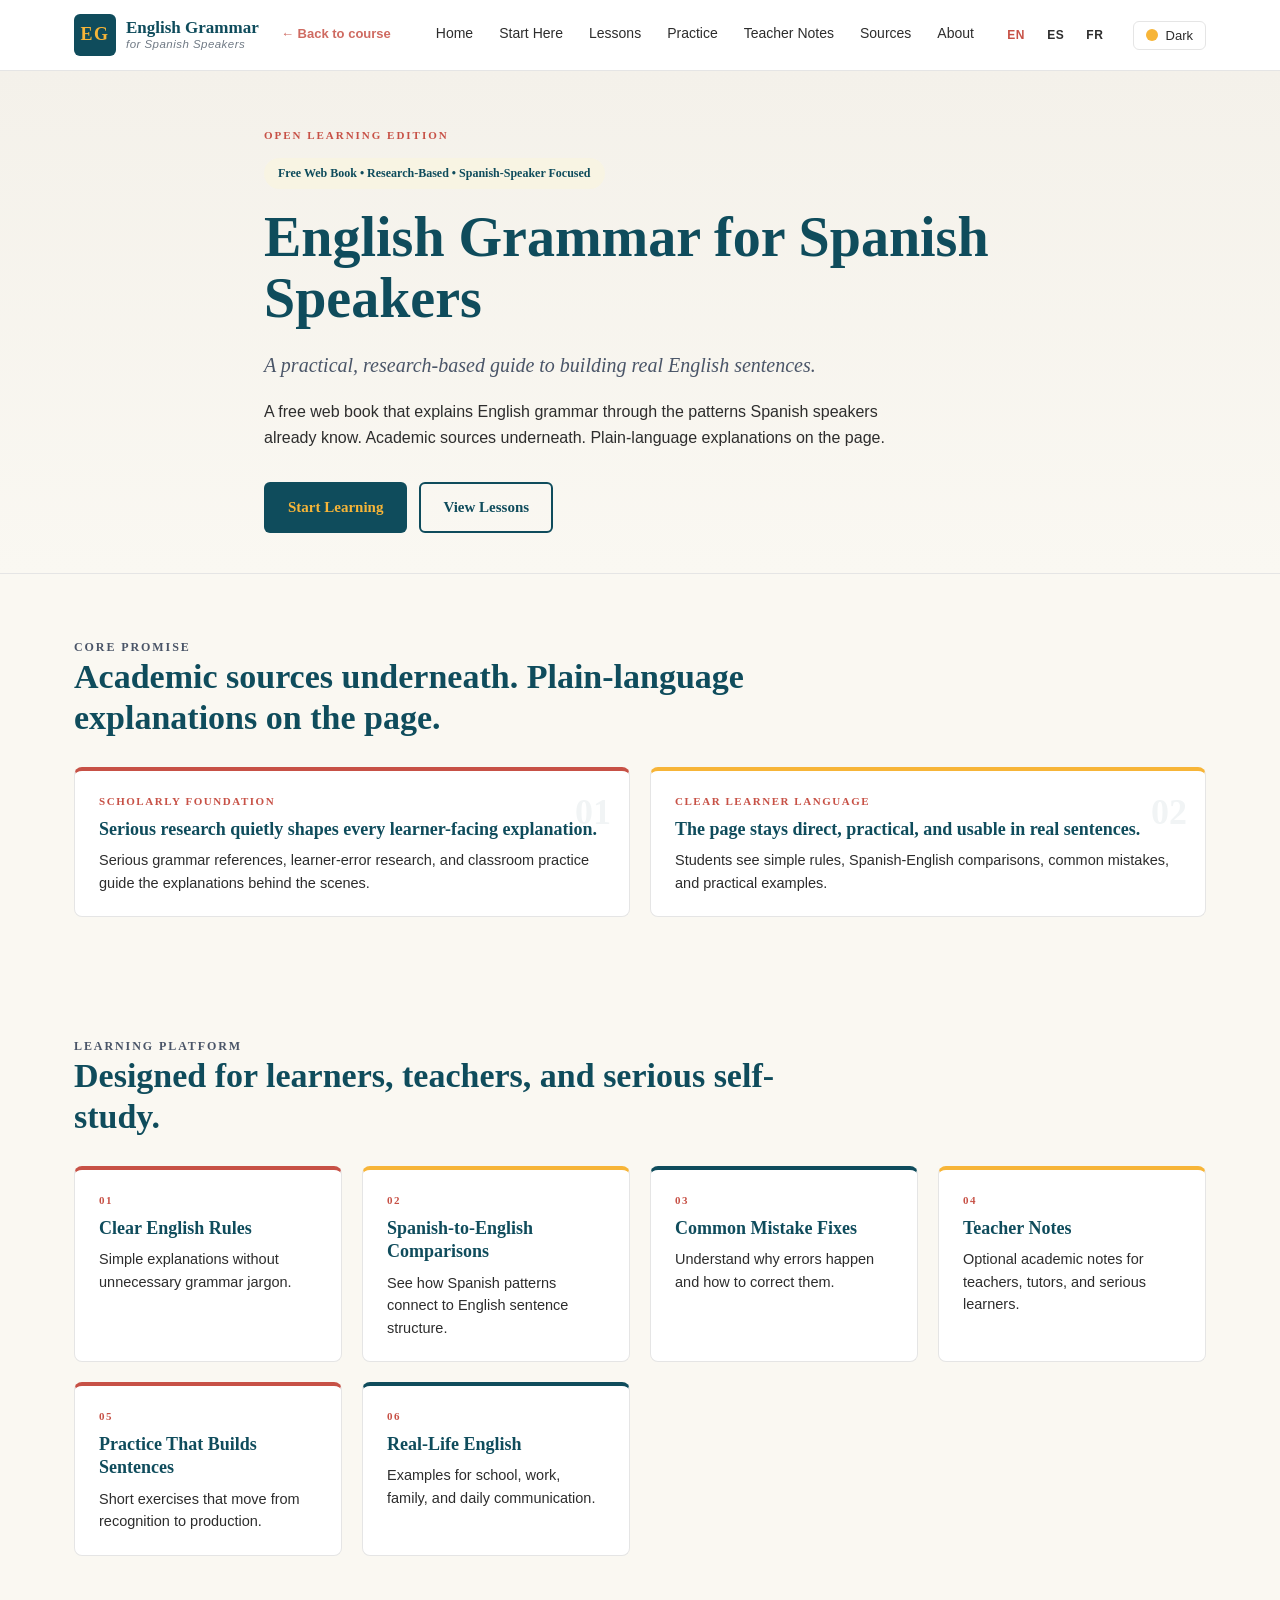
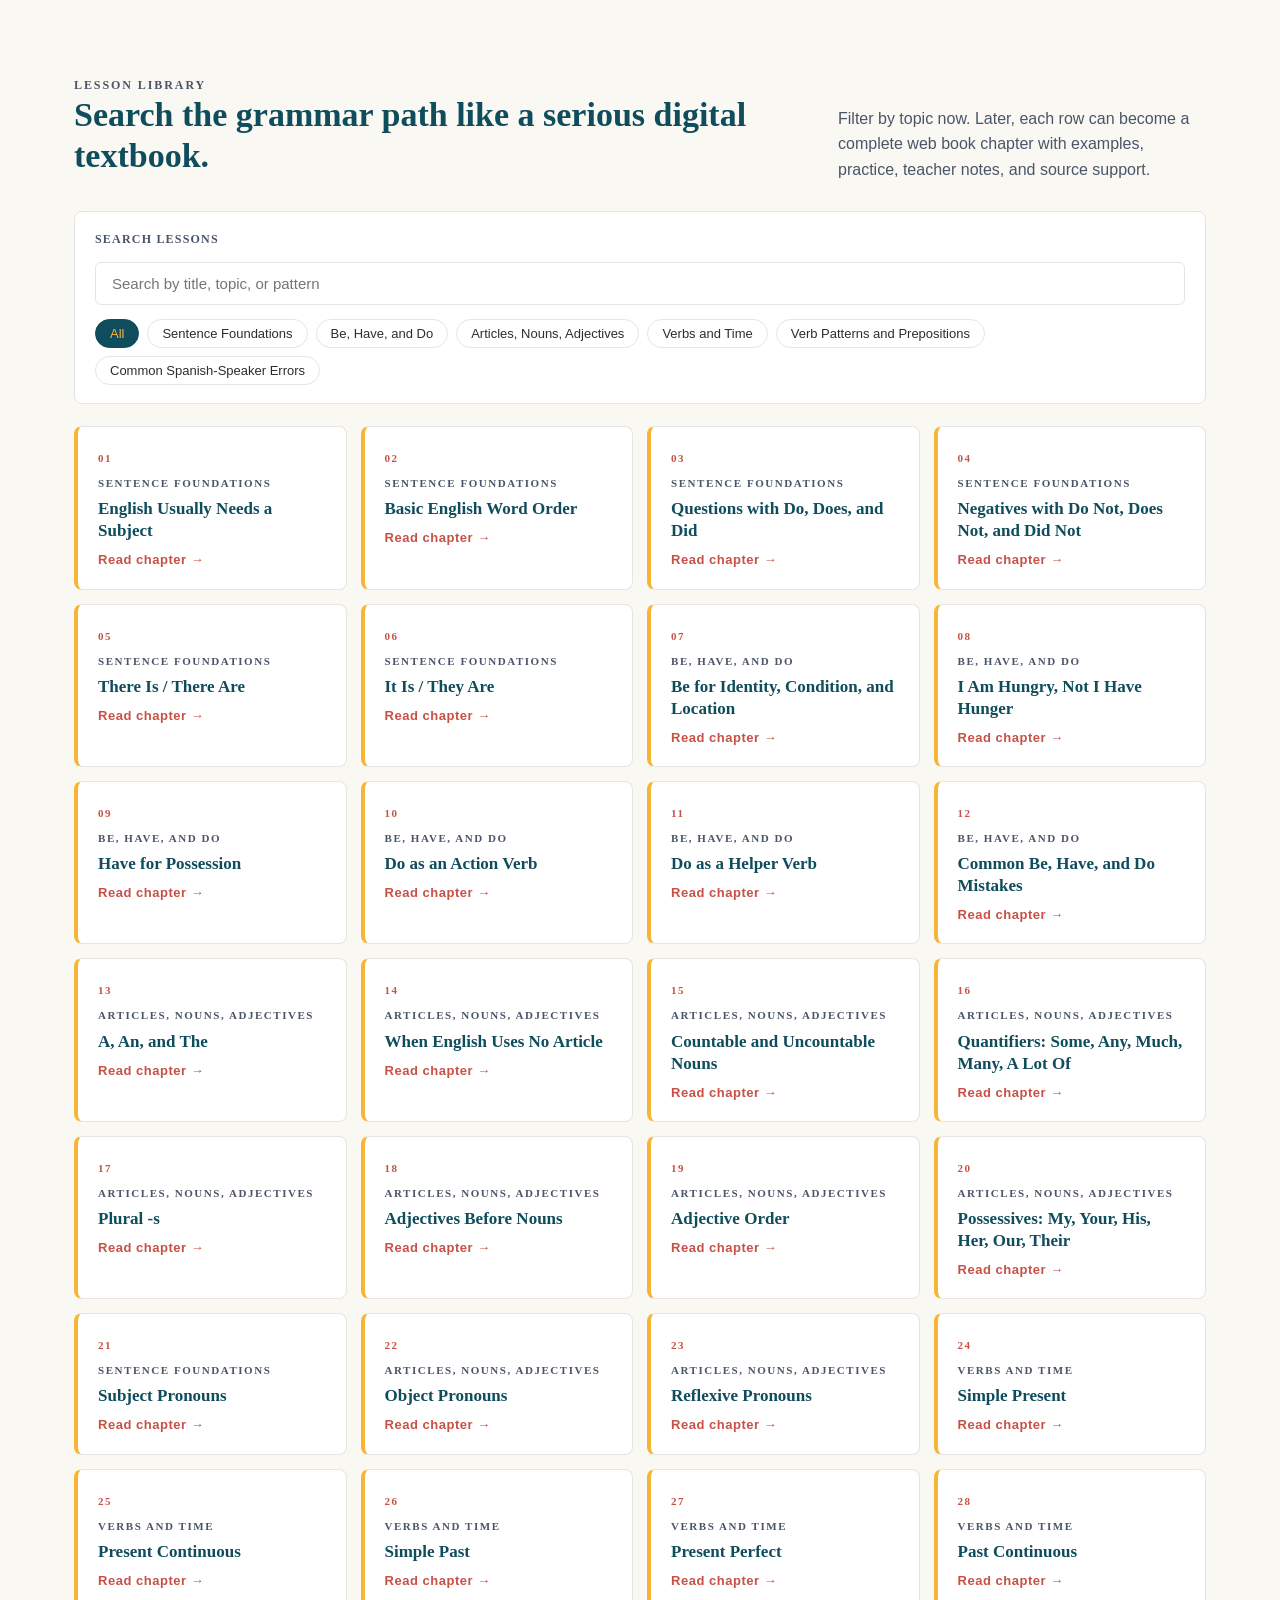
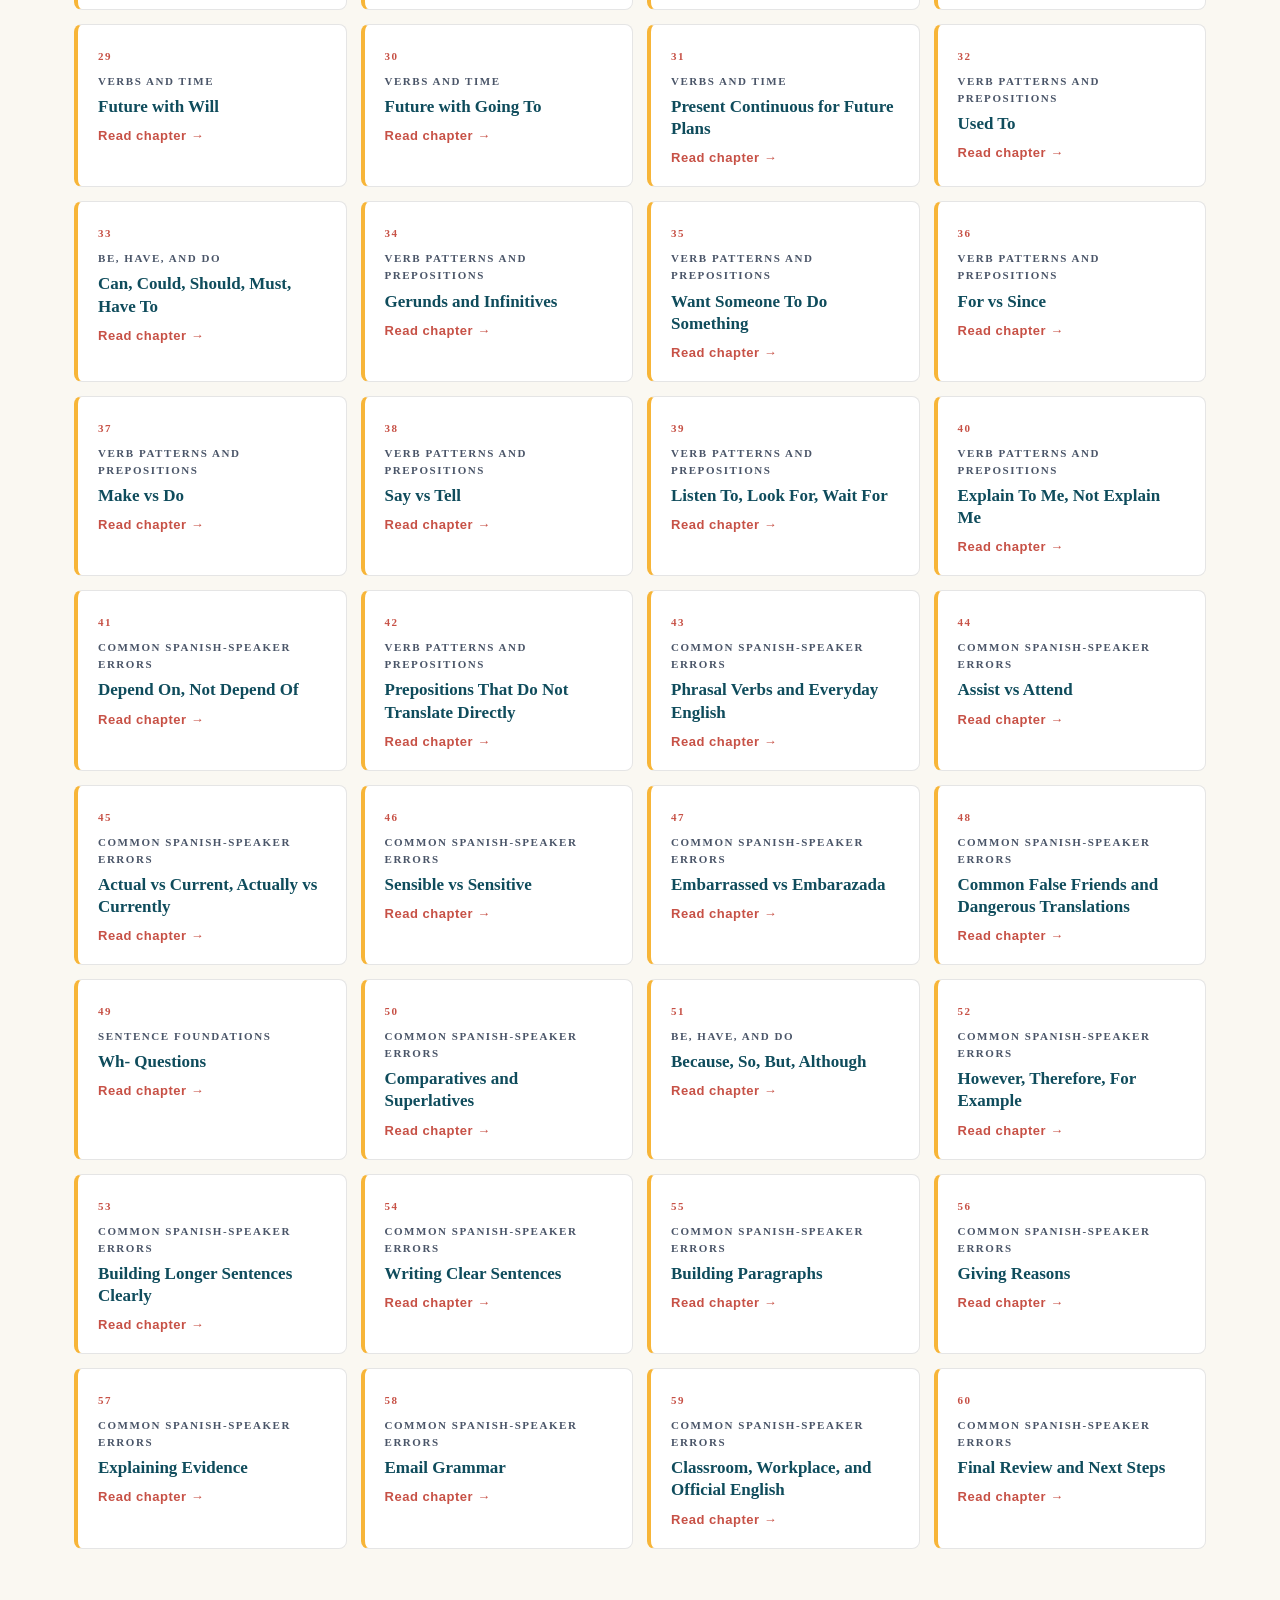
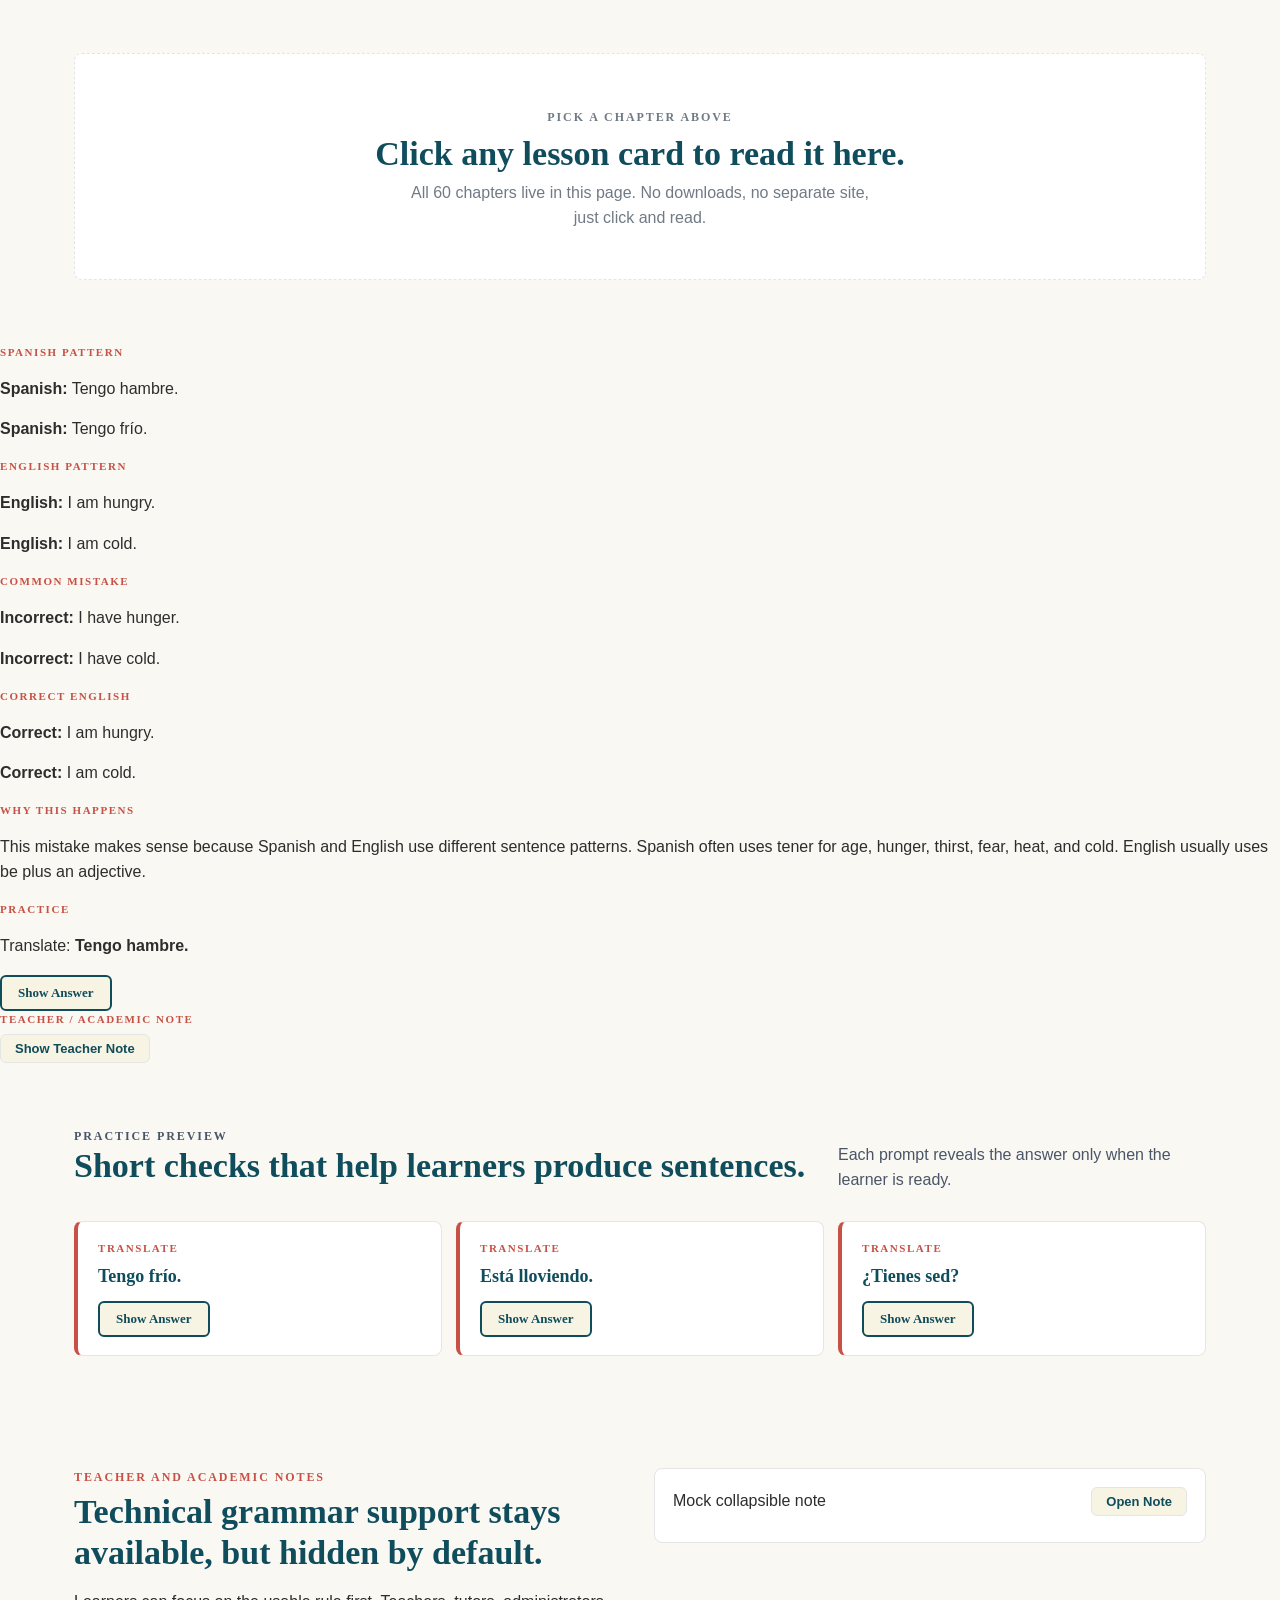
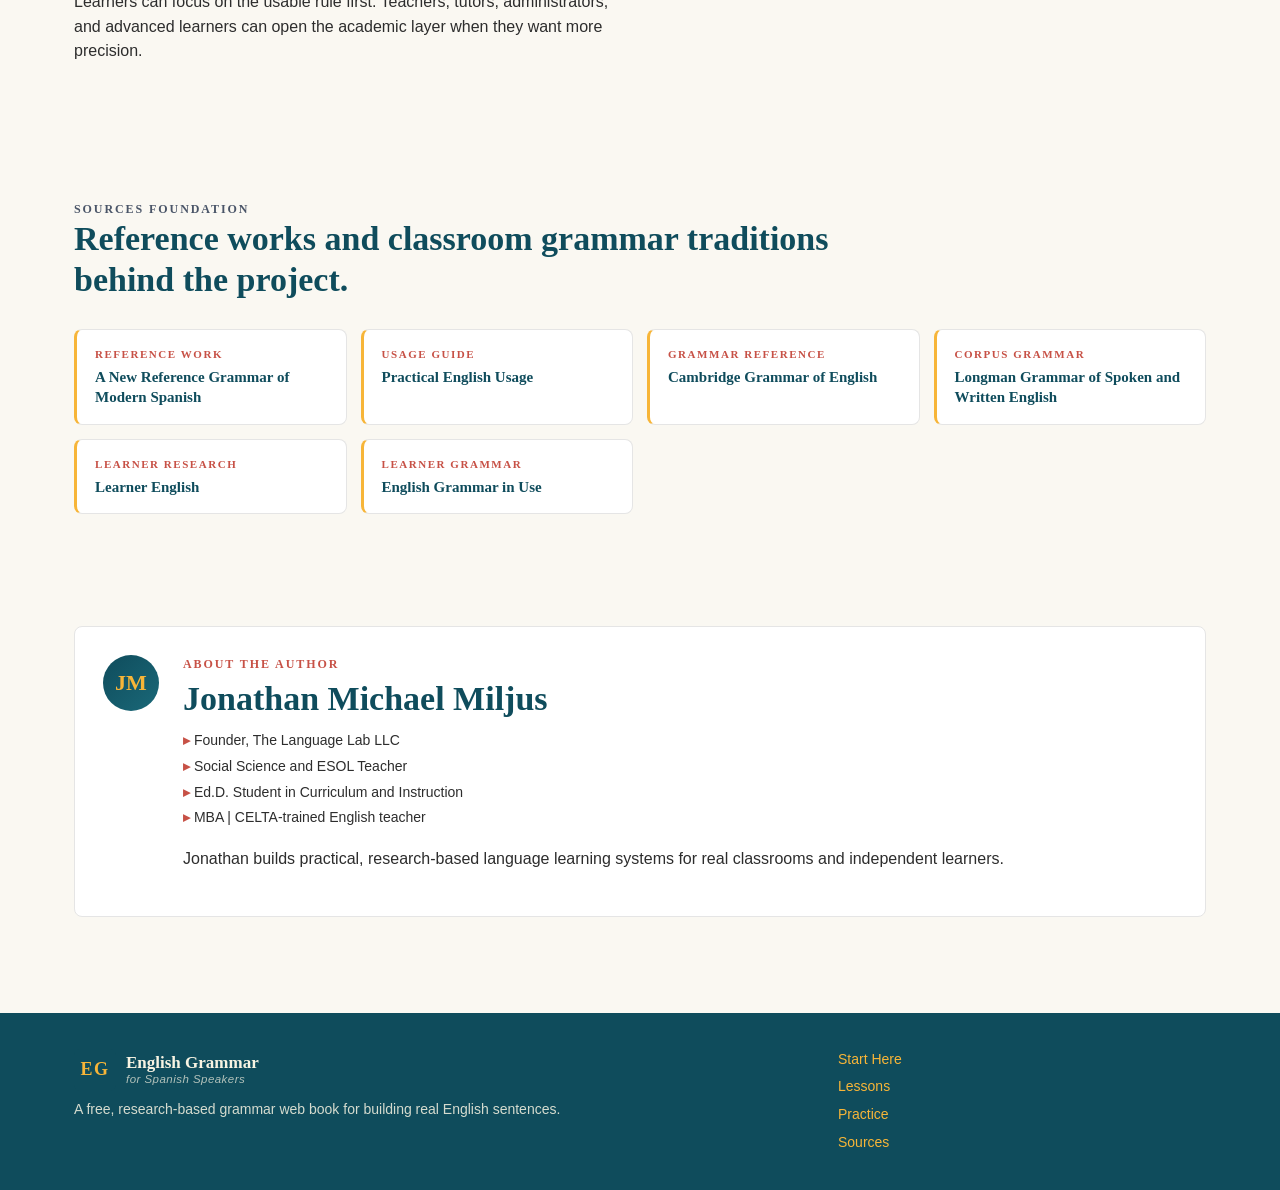
==== commit 3c9d28bb: "Re-skin Grammar Book to match Language Lab + main course brand - Replaced the bulky styles.css (grad" ====
--- a/grammar/index.html
+++ b/grammar/index.html
@@ -97,98 +97,16 @@
             <p class="hero-description">
               A free web book that explains English grammar through the patterns Spanish speakers already know. Academic sources underneath. Plain-language explanations on the page.
             </p>
-            <div class="syntax-signature" aria-hidden="true">
-              <span>tener + noun</span>
-              <i></i>
-              <span>be + adjective</span>
-              <strong>meaning travels, structure changes</strong>
-            </div>
+            
             <div class="hero-actions" aria-label="Hero actions">
               <a class="button button-primary" href="#lessons" data-en="Start Learning" data-es="Empezar a aprender" data-fr="Commencer">Start Learning</a>
               <a class="button button-secondary" href="#lessons" data-en="View Lessons" data-es="Ver lecciones" data-fr="Voir les leçons">View Lessons</a>
             </div>
           </div>
 
-          <figure class="platform-preview reveal" aria-label="Preview of the web book learning interface">
-            <div class="preview-chrome">
-              <div class="preview-topbar">
-                <div>
-                  <span class="topbar-kicker">Lesson Studio</span>
-                  <strong>Unit 02: States with be</strong>
-                </div>
-                <span class="topbar-badge">Research layer available</span>
-              </div>
-
-              <div class="workspace-grid">
-                <aside class="workspace-rail" aria-label="Unit outline">
-                  <p class="rail-label">Grammar Path</p>
-                  <ol>
-                    <li>Sentence foundations</li>
-                    <li class="is-current">States with be</li>
-                    <li>Questions with do</li>
-                    <li>Time and aspect</li>
-                  </ol>
-                </aside>
-
-                <section class="workspace-page" aria-label="Lesson page preview">
-                  <div class="language-ribbon" aria-hidden="true">
-                    <span>Spanish pattern</span>
-                    <i></i>
-                    <span>English sentence</span>
-                  </div>
-                  <div class="preview-meta">
-                    <span>Contrastive Grammar</span>
-                    <span>B1 classroom ready</span>
-                  </div>
-                  <p class="eyebrow">Spanish pattern to English pattern</p>
-                  <h2>&ldquo;I am hungry,&rdquo; not &ldquo;I have hunger&rdquo;</h2>
-
-                  <div class="pattern-strip">
-                    <div>
-                      <span>Spanish</span>
-                      <strong>Tengo hambre.</strong>
-                    </div>
-                    <div>
-                      <span>English</span>
-                      <strong>I am hungry.</strong>
-                    </div>
-                  </div>
-
-                  <div class="rule-preview">
-                    <span>Simple Rule</span>
-                    <p>English often uses <strong>be</strong> for feelings and states where Spanish uses <strong>tener</strong>.</p>
-                  </div>
-                </section>
-
-                <aside class="workspace-inspector" aria-label="Lesson support preview">
-                  <div class="inspector-card">
-                    <span>Practice</span>
-                    <p>Tengo fr&iacute;o.</p>
-                    <strong>I am cold.</strong>
-                  </div>
-                  <div class="inspector-card muted">
-                    <span>Teacher Note</span>
-                    <p>Hidden by default. Open only when the academic layer helps.</p>
-                  </div>
-                </aside>
-              </div>
-            </div>
-          </figure>
-
-          <dl class="hero-metrics reveal" aria-label="Book highlights">
-            <div>
-              <dt>Level</dt>
-              <dd>Adult learners</dd>
-            </div>
-            <div>
-              <dt>Format</dt>
-              <dd>Open web book</dd>
-            </div>
-            <div>
-              <dt>Focus</dt>
-              <dd>Real sentences</dd>
-            </div>
-          </dl>
+          
+
+          
         </div>
       </section>
 
--- a/grammar/styles.css
+++ b/grammar/styles.css
@@ -1,1887 +1,552 @@
+/* English Grammar for Spanish Speakers, on-brand stylesheet */
+
 :root {
-  color-scheme: light;
-  --bg: #f2f0ea;
-  --surface: #fffdf8;
-  --surface-soft: #f6f0e5;
-  --surface-glass: rgba(255, 253, 248, 0.78);
-  --ink: #09111f;
-  --ink-soft: #46505f;
-  --ink-muted: #77756d;
-  --line: rgba(21, 18, 15, 0.13);
-  --line-strong: rgba(21, 18, 15, 0.22);
-  --blue: #153e7d;
-  --blue-deep: #071f46;
-  --blue-soft: #e9f0fb;
-  --gold: #a86a24;
-  --gold-soft: #fff1d7;
-  --green: #66705f;
-  --green-soft: #eef2eb;
-  --red: #74324a;
-  --red-soft: #f5e9ed;
-  --violet: #2d294d;
-  --shadow-lg: 0 50px 150px rgba(9, 17, 31, 0.18), 0 2px 12px rgba(21, 18, 15, 0.08);
-  --shadow-md: 0 26px 76px rgba(9, 17, 31, 0.13), 0 1px 3px rgba(21, 18, 15, 0.06);
-  --shadow-sm: 0 12px 32px rgba(9, 17, 31, 0.08);
-  --radius: 8px;
-  --radius-lg: 28px;
-  --pill: 999px;
-  --container: 1200px;
-  --font: -apple-system, BlinkMacSystemFont, "SF Pro Text", "Segoe UI", Roboto, Helvetica, Arial, sans-serif;
-  --display: "Iowan Old Style", "Palatino Linotype", Palatino, "Book Antiqua", ui-serif, Georgia, serif;
-}
-
-html[data-theme="dark"] {
-  color-scheme: dark;
-  --bg: #101621;
-  --surface: #171d2a;
-  --surface-soft: #121925;
-  --surface-glass: rgba(23, 29, 42, 0.78);
-  --ink: #fff8ef;
-  --ink-soft: #d5cfc7;
-  --ink-muted: #aaa18f;
-  --line: rgba(243, 247, 255, 0.12);
-  --line-strong: rgba(243, 247, 255, 0.2);
-  --blue: #8fb9ff;
-  --blue-deep: #c5dcff;
-  --blue-soft: rgba(143, 185, 255, 0.14);
-  --gold: #f0be66;
-  --gold-soft: rgba(240, 190, 102, 0.15);
-  --green: #9fbea3;
-  --green-soft: rgba(159, 190, 163, 0.12);
-  --red: #f0a0b2;
-  --red-soft: rgba(240, 160, 178, 0.12);
-  --shadow-lg: 0 44px 120px rgba(0, 0, 0, 0.38);
-  --shadow-md: 0 22px 64px rgba(0, 0, 0, 0.28);
-  --shadow-sm: 0 10px 28px rgba(0, 0, 0, 0.18);
-}
-
-* {
-  box-sizing: border-box;
-}
-
-html {
-  scroll-behavior: smooth;
-}
-
+  --navy: #0F4C5C;
+  --coral: #C75146;
+  --gold: #F7B538;
+  --cream: #F8F4E3;
+  --soft: #F4F1EA;
+  --research: #EAF3F4;
+  --charcoal: #2D2D2D;
+  --slate: #4A5568;
+  --muted: #707A85;
+  --rule: #E5E5E5;
+  --white: #FFFFFF;
+
+  --bg: #FAF8F2;
+  --surface: #FFFFFF;
+  --surface-alt: #F4F1EA;
+  --text: #2D2D2D;
+  --text-muted: #707A85;
+  --border: #E5E5E5;
+  --accent: var(--coral);
+}
+
+[data-theme="dark"] {
+  --bg: #0E1B22;
+  --surface: #15252D;
+  --surface-alt: #1E323B;
+  --text: #F2EBD8;
+  --text-muted: #9DA8AF;
+  --border: rgba(255,255,255,0.10);
+}
+
+* { box-sizing: border-box; }
+html { scroll-behavior: smooth; }
 body {
   margin: 0;
-  min-width: 320px;
+  font-family: Calibri, 'Helvetica Neue', Helvetica, Arial, sans-serif;
   background: var(--bg);
-  color: var(--ink);
-  font-family: var(--font);
+  color: var(--text);
   line-height: 1.55;
-  text-rendering: optimizeLegibility;
   -webkit-font-smoothing: antialiased;
 }
 
-.ambient {
-  position: fixed;
-  inset: 0;
-  z-index: -1;
-  pointer-events: none;
-  background:
-    radial-gradient(circle at 50% -12%, rgba(255, 253, 248, 0.95), transparent 34%),
-    linear-gradient(120deg, rgba(21, 62, 125, 0.1), transparent 36%),
-    linear-gradient(238deg, rgba(168, 106, 36, 0.1), transparent 38%),
-    repeating-linear-gradient(90deg, rgba(9, 17, 31, 0.024) 0 1px, transparent 1px 84px),
-    repeating-linear-gradient(0deg, rgba(9, 17, 31, 0.018) 0 1px, transparent 1px 84px),
-    linear-gradient(180deg, #fffdf8 0%, var(--bg) 48%, #e7e4db 100%);
-  mask-image: linear-gradient(to bottom, black 0%, black 76%, transparent 100%);
-}
-
-html[data-theme="dark"] .ambient {
-  background:
-    linear-gradient(128deg, rgba(143, 185, 255, 0.16), transparent 34%),
-    linear-gradient(236deg, rgba(240, 160, 178, 0.12), transparent 38%),
-    linear-gradient(18deg, rgba(159, 190, 163, 0.12), transparent 44%),
-    repeating-linear-gradient(90deg, rgba(255, 248, 239, 0.035) 0 1px, transparent 1px 72px),
-    repeating-linear-gradient(0deg, rgba(255, 248, 239, 0.025) 0 1px, transparent 1px 72px),
-    linear-gradient(180deg, #0d1320 0%, var(--bg) 54%, #141a26 100%);
-}
-
-a {
-  color: inherit;
-  text-decoration: none;
-}
-
-button,
-input {
-  font: inherit;
-}
-
-button {
-  cursor: pointer;
-}
-
-:focus-visible {
-  outline: 3px solid rgba(0, 113, 227, 0.36);
-  outline-offset: 3px;
-}
-
-[hidden] {
-  display: none !important;
-}
-
+/* Skip link */
 .skip-link {
-  position: fixed;
-  top: 12px;
-  left: 12px;
-  z-index: 100;
-  padding: 0.72rem 1rem;
-  border-radius: var(--pill);
-  background: var(--ink);
-  color: var(--surface);
-  transform: translateY(-150%);
-  transition: transform 180ms ease;
-}
-
-.skip-link:focus {
-  transform: translateY(0);
-}
-
-.sr-only {
-  position: absolute;
-  width: 1px;
-  height: 1px;
-  padding: 0;
-  margin: -1px;
-  overflow: hidden;
-  clip: rect(0, 0, 0, 0);
-  white-space: nowrap;
-  border: 0;
-}
-
-.container {
-  width: min(var(--container), calc(100% - 40px));
-  margin-inline: auto;
-}
-
-.section {
-  padding: clamp(5rem, 9vw, 9rem) 0;
-  scroll-margin-top: 96px;
-}
-
+  position: absolute; left: -9999px; top: 0; padding: 8px 12px;
+  background: var(--navy); color: var(--cream); z-index: 1000;
+}
+.skip-link:focus { left: 8px; top: 8px; }
+
+/* Hide the ambient gradient decoration */
+.ambient { display: none; }
+
+.container { max-width: 1180px; margin: 0 auto; padding: 0 24px; }
+
+/* ===== HEADER / NAV ===== */
 .site-header {
-  position: sticky;
-  top: 0;
-  z-index: 50;
-  padding: 0.85rem 0;
-}
-
+  background: var(--surface);
+  border-bottom: 1px solid var(--border);
+  position: sticky; top: 0; z-index: 100;
+}
 .nav-shell {
-  display: grid;
-  grid-template-columns: auto minmax(0, 1fr) auto;
-  align-items: center;
-  gap: 1.25rem;
-  min-height: 62px;
-  padding: 0.45rem 0.5rem 0.45rem 0.65rem;
-  border: 1px solid rgba(21, 18, 15, 0.1);
-  border-radius: var(--pill);
-  background: rgba(255, 253, 248, 0.78);
-  box-shadow: 0 16px 42px rgba(9, 17, 31, 0.08), inset 0 1px 0 rgba(255, 255, 255, 0.78);
-  backdrop-filter: blur(34px) saturate(180%);
-  -webkit-backdrop-filter: blur(34px) saturate(180%);
-}
-
-html[data-theme="dark"] .nav-shell {
-  border-color: rgba(243, 247, 255, 0.1);
-  background: rgba(17, 28, 43, 0.78);
-  box-shadow: 0 16px 42px rgba(0, 0, 0, 0.3), inset 0 1px 0 rgba(255, 255, 255, 0.08);
-}
-
+  display: flex; align-items: center; justify-content: space-between;
+  gap: 16px; padding: 14px 24px; min-height: 64px;
+  flex-wrap: wrap;
+}
 .brand {
-  display: inline-flex;
-  align-items: center;
-  gap: 0.72rem;
-  min-width: 0;
-}
-
+  display: flex; align-items: center; gap: 10px;
+  text-decoration: none; color: var(--text);
+}
 .brand-mark {
-  display: grid;
-  place-items: center;
-  width: 36px;
-  height: 36px;
-  flex: 0 0 36px;
-  border-radius: var(--radius);
-  background:
-    linear-gradient(145deg, rgba(255, 255, 255, 0.22), transparent 42%),
-    linear-gradient(135deg, #194d9c 0%, #071f46 62%, #74324a 130%);
-  color: #ffffff;
-  font-size: 0.78rem;
-  font-weight: 850;
-  box-shadow: 0 12px 26px rgba(7, 31, 70, 0.25), inset 0 1px 0 rgba(255, 255, 255, 0.3);
-}
-
-.brand-copy {
-  display: grid;
-  min-width: 0;
-  line-height: 1.05;
-}
-
-.brand-title,
-.brand-subtitle {
-  overflow: hidden;
-  text-overflow: ellipsis;
-  white-space: nowrap;
-}
-
-.brand-title {
-  font-size: 0.92rem;
-  font-weight: 820;
-}
-
-.brand-subtitle {
-  margin-top: 0.15rem;
-  color: var(--ink-muted);
-  font-size: 0.7rem;
-  font-weight: 700;
-}
+  background: var(--navy); color: var(--gold);
+  width: 42px; height: 42px; border-radius: 6px;
+  display: flex; align-items: center; justify-content: center;
+  font-family: Georgia, serif; font-weight: 700; font-size: 18px;
+  letter-spacing: 0.08em;
+}
+.brand-copy { display: flex; flex-direction: column; line-height: 1.1; }
+.brand-title { font-family: Georgia, serif; font-weight: 700; font-size: 17px; color: var(--navy); }
+[data-theme="dark"] .brand-title { color: var(--gold); }
+.brand-subtitle { font-size: 11.5px; color: var(--muted); letter-spacing: 0.04em; font-style: italic; }
 
 .nav-menu {
-  display: flex;
-  align-items: center;
-  justify-content: center;
-  gap: 0.08rem;
-}
-
+  display: flex; gap: 18px; align-items: center;
+  flex: 1; justify-content: center;
+}
 .nav-menu a {
-  border-radius: var(--pill);
-  padding: 0.48rem 0.66rem;
-  color: var(--ink-soft);
-  font-size: 0.84rem;
-  font-weight: 680;
-  transition: background 180ms ease, color 180ms ease;
-}
-
-.nav-menu a:hover,
-.nav-menu a:focus-visible,
-.nav-menu a[aria-current="true"] {
-  background: var(--blue-soft);
-  color: var(--blue-deep);
-}
-
-.nav-actions {
-  display: inline-flex;
-  align-items: center;
-  gap: 0.45rem;
-}
-
-.theme-toggle,
+  text-decoration: none; color: var(--text); font-size: 14px;
+  font-weight: 500; padding: 6px 4px;
+  border-bottom: 2px solid transparent; transition: color 0.15s, border-color 0.15s;
+}
+.nav-menu a:hover { color: var(--coral); border-bottom-color: var(--coral); }
+.back-to-course {
+  font-size: 13px !important; color: var(--coral) !important;
+  font-weight: 700 !important;
+  border-right: 1px solid var(--border); padding-right: 12px !important;
+  margin-right: 8px;
+}
+.back-to-course:hover { color: var(--navy) !important; }
+
+.nav-actions { display: flex; align-items: center; gap: 10px; }
+
+.lang-toggle {
+  display: inline-flex; gap: 0;
+  border: 1px solid var(--rule); border-radius: 6px; overflow: hidden;
+  background: var(--surface);
+}
+.lang-toggle button {
+  background: transparent; color: var(--text);
+  border: none; padding: 6px 12px;
+  font-size: 12px; font-weight: 700; letter-spacing: 0.06em;
+  font-family: Georgia, serif; cursor: pointer;
+  transition: background 0.15s, color 0.15s;
+}
+.lang-toggle button:hover { background: var(--soft); color: var(--navy); }
+.lang-toggle button.active { background: var(--navy); color: var(--gold); }
+[data-theme="dark"] .lang-toggle button:hover { background: var(--surface-alt); }
+
+.theme-toggle {
+  display: inline-flex; align-items: center; gap: 8px;
+  background: transparent; border: 1px solid var(--rule);
+  padding: 6px 12px; border-radius: 6px;
+  font-size: 13px; cursor: pointer; color: var(--text);
+  font-family: Calibri, sans-serif;
+}
+.theme-toggle:hover { background: var(--soft); }
+.theme-dot {
+  width: 12px; height: 12px; border-radius: 50%;
+  background: var(--gold); display: inline-block;
+}
+[data-theme="dark"] .theme-dot { background: var(--navy); border: 1px solid var(--gold); }
+
 .mobile-toggle {
-  border: 1px solid var(--line);
-  background: rgba(255, 255, 255, 0.66);
-  color: var(--ink);
-  box-shadow: inset 0 1px 0 rgba(255, 255, 255, 0.74);
-}
-
-html[data-theme="dark"] .theme-toggle,
-html[data-theme="dark"] .mobile-toggle {
-  background: rgba(255, 255, 255, 0.06);
-  box-shadow: inset 0 1px 0 rgba(255, 255, 255, 0.06);
-}
-
-.theme-toggle {
-  display: inline-flex;
-  align-items: center;
-  justify-content: center;
-  gap: 0.46rem;
-  min-height: 38px;
-  padding: 0.42rem 0.72rem;
-  border-radius: var(--pill);
-  color: var(--ink-soft);
-  font-size: 0.82rem;
-  font-weight: 720;
-}
-
-.theme-dot {
-  width: 8px;
-  height: 8px;
-  border-radius: 50%;
-  background: var(--gold);
-  box-shadow: 0 0 0 5px var(--gold-soft);
-}
-
-.mobile-toggle {
-  display: none;
-  width: 40px;
-  height: 40px;
-  place-items: center;
-  border-radius: var(--pill);
-}
-
-.mobile-toggle span:not(.sr-only) {
-  width: 17px;
-  height: 2px;
-  border-radius: 2px;
-  background: currentColor;
-}
-
+  display: none; background: transparent; border: 0;
+  width: 40px; height: 40px; cursor: pointer;
+}
+.mobile-toggle span { display: block; width: 22px; height: 2px; background: var(--text); margin: 4px auto; }
+
+@media (max-width: 900px) {
+  .nav-menu { display: none; flex: 0 0 100%; flex-direction: column; align-items: flex-start; padding: 12px 0; gap: 8px; }
+  .nav-menu.is-open { display: flex; }
+  .mobile-toggle { display: block; }
+}
+
+/* ===== HERO ===== */
 .hero {
+  padding: 56px 0 40px;
+  background: linear-gradient(180deg, var(--soft) 0%, var(--bg) 100%);
+  border-bottom: 1px solid var(--border);
+}
+.hero-stage {
+  display: flex; flex-direction: column; gap: 20px;
+  max-width: 800px;
+}
+.hero-copy { display: flex; flex-direction: column; gap: 14px; }
+.event-label {
+  font-family: Georgia, serif; font-size: 11px; font-weight: 700;
+  letter-spacing: 0.18em; text-transform: uppercase; color: var(--coral);
+  margin: 0;
+}
+.premium-badge {
+  display: inline-block; align-self: flex-start;
+  background: var(--cream); color: var(--navy);
+  padding: 6px 14px; border-radius: 999px;
+  font-size: 12px; font-weight: 700; font-family: Georgia, serif;
+  margin: 0;
+}
+.hero-copy h1 {
+  font-family: Georgia, serif; font-weight: 700;
+  font-size: clamp(36px, 5vw, 56px); line-height: 1.1;
+  color: var(--navy); margin: 4px 0 6px;
+}
+[data-theme="dark"] .hero-copy h1 { color: var(--gold); }
+.hero-subtitle {
+  font-family: Georgia, serif; font-style: italic;
+  font-size: 20px; color: var(--slate); margin: 0;
+}
+.hero-description {
+  font-size: 16px; line-height: 1.65; color: var(--text); max-width: 640px;
+  margin: 4px 0 8px;
+}
+.hero-actions {
+  display: flex; gap: 12px; flex-wrap: wrap; margin-top: 8px;
+}
+.button {
+  display: inline-block; padding: 12px 22px; border-radius: 6px;
+  font-family: Georgia, serif; font-weight: 700; font-size: 15px;
+  text-decoration: none; cursor: pointer; border: 2px solid transparent;
+  transition: transform 0.15s, background 0.15s, color 0.15s;
+}
+.button-primary { background: var(--navy); color: var(--gold); }
+.button-primary:hover { background: var(--coral); color: var(--cream); transform: translateY(-1px); }
+.button-secondary { background: transparent; color: var(--navy); border-color: var(--navy); }
+.button-secondary:hover { background: var(--navy); color: var(--gold); }
+[data-theme="dark"] .button-secondary { color: var(--gold); border-color: var(--gold); }
+
+/* ===== SECTIONS ===== */
+.section { padding: 56px 0; }
+.section.alt { background: var(--surface-alt); }
+.section-heading { max-width: 760px; margin-bottom: 28px; }
+.section-heading.split {
+  display: grid; grid-template-columns: 2fr 1fr; gap: 28px; align-items: end; max-width: 100%;
+}
+@media (max-width: 700px) {
+  .section-heading.split { grid-template-columns: 1fr; }
+}
+.eyebrow {
+  font-family: Georgia, serif; font-size: 12px; font-weight: 700;
+  letter-spacing: 0.16em; text-transform: uppercase;
+  color: var(--coral); margin: 0 0 6px;
+}
+.section h2 {
+  font-family: Georgia, serif; font-weight: 700;
+  font-size: clamp(24px, 3vw, 34px); line-height: 1.2;
+  color: var(--navy); margin: 0 0 6px;
+}
+[data-theme="dark"] .section h2 { color: var(--gold); }
+.section-heading p { color: var(--slate); margin: 8px 0 0; line-height: 1.6; }
+
+/* Promise + features */
+.promise-layout, .feature-matrix {
+  display: grid; grid-template-columns: repeat(auto-fit, minmax(260px, 1fr)); gap: 20px;
+  margin-top: 24px;
+}
+.principle-panel, .feature-card {
+  background: var(--surface); border: 1px solid var(--border);
+  border-radius: 8px; padding: 22px 24px; position: relative;
+  border-top: 4px solid var(--coral);
+}
+.principle-panel:nth-child(2), .feature-card:nth-child(2n) { border-top-color: var(--gold); }
+.feature-card:nth-child(3n) { border-top-color: var(--navy); }
+.principle-panel span, .feature-card span {
+  font-family: Georgia, serif; font-size: 11px; font-weight: 700;
+  letter-spacing: 0.14em; text-transform: uppercase; color: var(--coral);
+  display: block; margin-bottom: 8px;
+}
+.principle-panel h3, .feature-card h3 {
+  font-family: Georgia, serif; font-size: 18px; line-height: 1.3;
+  color: var(--navy); margin: 0 0 8px;
+}
+[data-theme="dark"] .principle-panel h3, [data-theme="dark"] .feature-card h3 { color: var(--gold); }
+.principle-panel p, .feature-card p { color: var(--text); font-size: 14.5px; line-height: 1.55; margin: 0; }
+.panel-watermark {
+  position: absolute; top: 14px; right: 18px;
+  font-family: Georgia, serif; font-size: 36px; font-weight: 700;
+  color: rgba(15,76,92,0.06); pointer-events: none;
+}
+
+/* ===== LIBRARY (lesson grid) ===== */
+.library-shell { display: flex; flex-direction: column; gap: 22px; }
+.library-tools {
+  background: var(--surface); border: 1px solid var(--border);
+  border-radius: 8px; padding: 18px 20px;
+  display: flex; flex-direction: column; gap: 14px;
+}
+.search-label {
+  font-family: Georgia, serif; font-size: 12px; font-weight: 700;
+  letter-spacing: 0.10em; text-transform: uppercase; color: var(--slate);
+}
+#lesson-search {
+  width: 100%; padding: 12px 16px; border-radius: 6px;
+  border: 1px solid var(--border); font-size: 15px; font-family: Calibri, sans-serif;
+  background: var(--surface); color: var(--text);
+}
+#lesson-search:focus { outline: 2px solid var(--coral); outline-offset: 2px; }
+.chip-row { display: flex; flex-wrap: wrap; gap: 8px; }
+.chip {
+  background: transparent; border: 1px solid var(--border);
+  padding: 6px 14px; border-radius: 999px;
+  font-size: 13px; font-family: Calibri, sans-serif; cursor: pointer;
+  color: var(--text); transition: background 0.15s, color 0.15s, border-color 0.15s;
+}
+.chip:hover { background: var(--soft); }
+.chip.is-active { background: var(--navy); color: var(--gold); border-color: var(--navy); }
+
+.lesson-grid {
+  display: grid; grid-template-columns: repeat(auto-fit, minmax(260px, 1fr));
+  gap: 14px;
+}
+.lesson-card {
+  background: var(--surface); border: 1px solid var(--border);
+  border-radius: 8px; padding: 18px 20px;
+  cursor: pointer; transition: transform 0.15s, box-shadow 0.15s, border-color 0.15s;
+  border-left: 4px solid var(--gold);
+}
+.lesson-card:hover {
+  transform: translateY(-2px);
+  box-shadow: 0 8px 22px rgba(15,76,92,0.10);
+  border-left-color: var(--coral);
+}
+.lesson-index {
+  display: inline-block; font-family: Georgia, serif;
+  font-size: 11px; font-weight: 700; letter-spacing: 0.14em;
+  color: var(--coral); margin-bottom: 4px;
+}
+.lesson-category {
+  font-family: Georgia, serif; font-size: 11px; font-weight: 700;
+  letter-spacing: 0.14em; text-transform: uppercase; color: var(--slate);
+  margin: 4px 0 6px;
+}
+.lesson-card h3 {
+  font-family: Georgia, serif; font-size: 17px; line-height: 1.3;
+  color: var(--navy); margin: 0 0 8px;
+}
+[data-theme="dark"] .lesson-card h3 { color: var(--gold); }
+.lesson-cta {
+  font-size: 13px; font-weight: 700; color: var(--coral);
+  letter-spacing: 0.04em; margin: 6px 0 0;
+}
+.empty-state {
+  text-align: center; padding: 28px; color: var(--muted);
+  font-style: italic;
+}
+
+/* ===== READER ===== */
+.reader-section { padding: 48px 0 64px; }
+.reader-empty {
+  text-align: center; padding: 48px 24px;
+  background: var(--surface); border-radius: 8px;
+  border: 1px dashed var(--border);
+}
+.reader-empty h2 { color: var(--navy); margin: 8px 0 6px; }
+[data-theme="dark"] .reader-empty h2 { color: var(--gold); }
+.reader-empty p { color: var(--muted); max-width: 480px; margin: 6px auto 0; }
+
+.lesson-reader {
+  background: var(--surface);
+  border-radius: 12px;
+  padding: 30px 36px 44px;
+  box-shadow: 0 14px 36px rgba(15,76,92,0.10);
+  border: 1px solid var(--border);
   position: relative;
-  min-height: calc(100vh - 90px);
-  padding: clamp(3rem, 6vw, 6rem) 0 clamp(5rem, 9vw, 8rem);
-  scroll-margin-top: 96px;
-}
-
-.hero::before {
-  content: "";
-  position: absolute;
-  inset: -7rem 0 auto;
-  height: 58%;
-  z-index: -1;
-  pointer-events: none;
-  background:
-    radial-gradient(ellipse at 50% 6%, rgba(7, 31, 70, 0.12), transparent 58%),
-    radial-gradient(ellipse at 50% 22%, rgba(168, 106, 36, 0.08), transparent 54%);
-}
-
-.hero-stage {
-  display: grid;
-  grid-template-columns: minmax(0, 0.86fr) minmax(560px, 1.14fr);
-  gap: clamp(2rem, 5vw, 5rem);
-  align-items: center;
-}
-
-.hero-copy {
-  max-width: 640px;
-}
-
-.event-label {
-  width: fit-content;
-  margin: 0 0 0.65rem;
-  color: var(--gold);
-  font-size: 0.76rem;
-  font-weight: 880;
-  letter-spacing: 0.16em;
-  text-transform: uppercase;
-}
-
-.premium-badge,
-.eyebrow,
-.lesson-category,
-.prompt-label,
-.unit-label,
-.box-label,
-.rail-label,
-.topbar-kicker {
-  margin: 0;
-  color: var(--blue-deep);
-  font-size: 0.72rem;
-  font-weight: 850;
-  letter-spacing: 0.08em;
-  text-transform: uppercase;
-}
-
-.premium-badge {
-  display: inline-flex;
-  width: fit-content;
-  margin-bottom: 1.25rem;
-  padding: 0.48rem 0.72rem;
-  border: 1px solid rgba(166, 117, 32, 0.22);
-  border-radius: var(--pill);
-  background: rgba(255, 253, 248, 0.78);
-  color: var(--ink);
-  font-size: 0.78rem;
-  letter-spacing: 0;
-  text-transform: none;
-}
-
-html[data-theme="dark"] .premium-badge {
-  background: var(--gold-soft);
-}
-
-h1,
-h2,
-h3,
-p {
-  margin-top: 0;
-}
-
-h1 {
-  font-family: var(--display);
-  max-width: 900px;
-  margin-bottom: 1.1rem;
-  font-size: clamp(4.05rem, 7.2vw, 7.85rem);
-  line-height: 0.9;
-  letter-spacing: 0;
-  text-wrap: balance;
-}
-
-h2 {
-  font-family: var(--display);
-  margin-bottom: 1rem;
-  font-size: clamp(2.35rem, 4.4vw, 4.5rem);
-  line-height: 1;
-  letter-spacing: 0;
-  text-wrap: balance;
-}
-
-h3 {
-  margin-bottom: 0.55rem;
-  color: var(--ink);
-  font-size: 1.12rem;
-  line-height: 1.22;
-}
-
-.principle-panel h3,
-.feature-card h3,
-.practice-card h3 {
-  font-family: var(--display);
-}
-
-.hero-subtitle {
-  max-width: 620px;
-  margin-bottom: 0.95rem;
-  color: var(--ink);
-  font-size: clamp(1.35rem, 2vw, 1.72rem);
-  line-height: 1.32;
-  font-weight: 700;
-  text-wrap: balance;
-}
-
-.hero-description,
-.section-heading p,
-.teacher-copy p,
-.footer-grid p,
-.about-card p,
-.lesson-header p,
-.feature-card p,
-.principle-panel p,
-.practice-card p,
-.source-card h3 + p {
-  color: var(--ink-soft);
-}
-
-.hero-description {
-  max-width: 610px;
-  margin-bottom: 1.8rem;
-  font-size: 1.05rem;
-  line-height: 1.72;
-}
-
-.syntax-signature {
-  display: grid;
-  grid-template-columns: auto minmax(44px, 1fr) auto;
-  gap: 0.62rem;
-  align-items: center;
-  max-width: 520px;
-  margin: 0 0 1.8rem;
-  padding: 0.7rem 0;
-  color: var(--ink-soft);
-}
-
-.syntax-signature span,
-.syntax-signature strong {
-  font-size: 0.76rem;
-  font-weight: 850;
-}
-
-.syntax-signature span {
-  border: 1px solid var(--line);
-  border-radius: var(--pill);
-  background: rgba(255, 254, 250, 0.68);
-  padding: 0.42rem 0.58rem;
-}
-
-html[data-theme="dark"] .syntax-signature span {
-  background: rgba(255, 255, 255, 0.055);
-}
-
-.syntax-signature i {
-  height: 1px;
-  background:
-    linear-gradient(90deg, var(--blue), var(--gold) 52%, var(--red));
-}
-
-.syntax-signature strong {
-  grid-column: 1 / -1;
-  color: #875618;
-  font-family: var(--display);
-  font-size: 1rem;
-  font-style: italic;
-  font-weight: 700;
-}
-
-.hero-actions {
-  display: flex;
-  flex-wrap: wrap;
-  gap: 0.8rem;
-}
-
-.button {
-  display: inline-flex;
-  align-items: center;
-  justify-content: center;
-  min-height: 46px;
-  border: 1px solid transparent;
-  border-radius: var(--pill);
-  padding: 0.72rem 1.08rem;
-  font-size: 0.94rem;
-  font-weight: 820;
-  transition: transform 180ms ease, box-shadow 180ms ease, background 180ms ease, border-color 180ms ease;
-}
-
-.button:hover {
-  transform: translateY(-2px);
-}
-
-.button-primary {
-  background: linear-gradient(145deg, #194d9c 0%, #071f46 68%, #1b1225 120%);
-  color: #ffffff;
-  box-shadow: 0 22px 44px rgba(7, 31, 70, 0.26), inset 0 1px 0 rgba(255, 255, 255, 0.24);
-}
-
-.button-secondary,
-.answer-button {
-  border-color: var(--line);
-  background: var(--surface-glass);
-  color: var(--ink);
-  box-shadow: inset 0 1px 0 rgba(255, 255, 255, 0.7);
-}
-
-.platform-preview {
-  margin: 0;
-  min-width: 0;
-}
-
-.preview-chrome {
-  overflow: hidden;
-  border: 1px solid rgba(34, 31, 27, 0.12);
-  border-radius: var(--radius-lg);
-  background:
-    linear-gradient(135deg, rgba(255, 253, 248, 0.84), rgba(246, 240, 229, 0.76));
-  box-shadow: var(--shadow-lg);
-  backdrop-filter: blur(34px) saturate(170%);
-  -webkit-backdrop-filter: blur(34px) saturate(170%);
-}
-
-html[data-theme="dark"] .preview-chrome {
-  background: rgba(17, 28, 43, 0.74);
-}
-
-.preview-topbar {
-  display: flex;
-  justify-content: space-between;
-  gap: 1rem;
-  align-items: center;
-  min-height: 68px;
-  padding: 1rem 1.2rem;
-  border-bottom: 1px solid var(--line);
-  background:
-    linear-gradient(90deg, rgba(255, 253, 248, 0.75), rgba(233, 240, 251, 0.34));
-}
-
-html[data-theme="dark"] .preview-topbar {
-  background: rgba(255, 255, 255, 0.04);
-}
-
-.preview-topbar strong {
-  display: block;
-  margin-top: 0.12rem;
-  font-size: 0.95rem;
-}
-
-.topbar-badge {
-  flex: 0 0 auto;
-  border: 1px solid rgba(166, 117, 32, 0.22);
-  border-radius: var(--pill);
-  background: var(--gold-soft);
-  color: var(--ink-soft);
-  padding: 0.42rem 0.66rem;
-  font-size: 0.72rem;
-  font-weight: 780;
-}
-
-.workspace-grid {
-  display: grid;
-  grid-template-columns: 190px minmax(0, 1fr) 210px;
-  min-height: 550px;
-}
-
-.workspace-rail,
-.workspace-inspector {
-  padding: 1.15rem;
-  background: rgba(248, 250, 253, 0.72);
-}
-
-html[data-theme="dark"] .workspace-rail,
-html[data-theme="dark"] .workspace-inspector {
-  background: rgba(255, 255, 255, 0.035);
-}
-
-.workspace-rail {
-  border-right: 1px solid var(--line);
-}
-
-.workspace-inspector {
-  display: grid;
-  align-content: start;
-  gap: 0.9rem;
-  border-left: 1px solid var(--line);
-}
-
-.rail-label {
-  margin-bottom: 0.9rem;
-  color: var(--ink-muted);
-}
-
-.workspace-rail ol {
-  display: grid;
-  gap: 0.34rem;
-  margin: 0;
-  padding: 0;
-  list-style: none;
-}
-
-.workspace-rail li {
-  border-radius: var(--radius);
-  padding: 0.72rem 0.78rem;
-  color: var(--ink-soft);
-  font-size: 0.82rem;
-  font-weight: 680;
-}
-
-.workspace-rail li.is-current {
-  background: var(--blue-soft);
-  color: var(--blue-deep);
-  box-shadow: inset 3px 0 0 var(--blue);
-}
-
-.workspace-page {
-  position: relative;
-  padding: clamp(1.35rem, 3vw, 2.6rem);
-  background:
-    linear-gradient(180deg, rgba(255, 253, 248, 0.88), rgba(246, 240, 229, 0.68)),
-    linear-gradient(135deg, transparent 0 68%, rgba(116, 50, 74, 0.045));
-}
-
-.workspace-page::after {
-  content: "";
-  position: absolute;
-  right: 1.5rem;
-  bottom: 1.25rem;
-  width: 168px;
-  height: 118px;
-  pointer-events: none;
-  border: 1px solid rgba(16, 45, 104, 0.12);
-  border-radius: var(--radius);
-  background:
-    linear-gradient(90deg, transparent 0 31%, rgba(16, 45, 104, 0.12) 31% calc(31% + 1px), transparent calc(31% + 1px) 67%, rgba(16, 45, 104, 0.12) 67% calc(67% + 1px), transparent calc(67% + 1px)),
-    linear-gradient(0deg, transparent 0 48%, rgba(16, 45, 104, 0.12) 48% calc(48% + 1px), transparent calc(48% + 1px));
-  opacity: 0.7;
-}
-
-.language-ribbon {
-  display: flex;
-  align-items: center;
-  gap: 0.6rem;
-  margin-bottom: 1.25rem;
-  color: var(--ink-muted);
-}
-
-.language-ribbon span {
-  font-family: var(--display);
-  font-size: 1.05rem;
-  font-style: italic;
-  font-weight: 700;
-}
-
-.language-ribbon i {
-  width: 64px;
-  height: 1px;
-  background: linear-gradient(90deg, var(--blue), var(--gold), var(--red));
-}
-
-html[data-theme="dark"] .workspace-page {
-  background:
-    linear-gradient(180deg, rgba(255, 255, 255, 0.055), rgba(255, 255, 255, 0.025));
-}
-
-.preview-meta {
-  display: flex;
-  flex-wrap: wrap;
-  gap: 0.45rem;
-  margin-bottom: 1.15rem;
-}
-
-.preview-meta span {
-  border: 1px solid var(--line);
-  border-radius: var(--pill);
-  background: rgba(255, 255, 255, 0.72);
-  color: var(--ink-muted);
-  padding: 0.35rem 0.58rem;
-  font-size: 0.68rem;
-  font-weight: 800;
-}
-
-html[data-theme="dark"] .preview-meta span {
-  background: rgba(255, 255, 255, 0.06);
-}
-
-.workspace-page h2 {
-  font-family: var(--display);
-  max-width: 590px;
-  margin-bottom: 1.2rem;
-  font-size: clamp(2.2rem, 4vw, 4.4rem);
-  line-height: 0.96;
-}
-
-.pattern-strip {
-  display: grid;
-  grid-template-columns: repeat(2, minmax(0, 1fr));
-  gap: 0.8rem;
-  margin-bottom: 0.85rem;
-}
-
-.pattern-strip div,
-.rule-preview,
-.inspector-card {
-  border: 1px solid var(--line);
-  border-radius: var(--radius);
-  background: rgba(255, 255, 255, 0.82);
-  box-shadow: var(--shadow-sm);
-}
-
-html[data-theme="dark"] .pattern-strip div,
-html[data-theme="dark"] .rule-preview,
-html[data-theme="dark"] .inspector-card {
-  background: rgba(255, 255, 255, 0.055);
-}
-
-.pattern-strip div {
-  padding: 1rem;
-}
-
-.pattern-strip span,
-.rule-preview span,
-.inspector-card span {
-  display: block;
-  margin-bottom: 0.18rem;
-  color: var(--ink-muted);
-  font-size: 0.68rem;
-  font-weight: 850;
-  letter-spacing: 0.08em;
-  text-transform: uppercase;
-}
-
-.pattern-strip strong {
-  font-size: 1.08rem;
-}
-
-.rule-preview,
-.inspector-card {
-  padding: 1rem;
-}
-
-.rule-preview p,
-.inspector-card p {
-  margin-bottom: 0;
-}
-
-.inspector-card:first-child {
-  border-color: rgba(166, 117, 32, 0.24);
-  background: rgba(255, 247, 232, 0.78);
-}
-
-html[data-theme="dark"] .inspector-card:first-child {
-  background: var(--gold-soft);
-}
-
-.inspector-card.muted {
-  color: var(--ink-soft);
-}
-
-.hero-metrics {
-  grid-column: 1 / -1;
-  display: grid;
-  grid-template-columns: repeat(3, minmax(0, 1fr));
-  gap: 0.8rem;
-  margin: 0;
-}
-
-.hero-metrics div {
-  padding: 1rem 1.1rem;
-  border-top: 1px solid var(--line);
-}
-
-.hero-metrics dt {
-  color: var(--ink-muted);
-  font-size: 0.68rem;
-  font-weight: 850;
-  letter-spacing: 0.08em;
-  text-transform: uppercase;
-}
-
-.hero-metrics dd {
-  margin: 0.16rem 0 0;
-  color: var(--ink);
-  font-size: 1.02rem;
-  font-weight: 800;
-}
-
-.section-heading {
-  max-width: 880px;
-  margin-bottom: clamp(2rem, 4vw, 3.2rem);
-}
-
-.section-heading.split {
-  display: grid;
-  grid-template-columns: minmax(0, 0.95fr) minmax(280px, 0.58fr);
-  gap: clamp(1.4rem, 4vw, 3.2rem);
-  align-items: end;
-  max-width: none;
-}
-
-.section-heading p {
-  margin-bottom: 0;
-  font-size: 1.02rem;
-}
-
-.promise-layout,
-.teacher-layout {
-  display: grid;
-  grid-template-columns: repeat(2, minmax(0, 1fr));
-  gap: 1rem;
-}
-
-.principle-panel,
-.feature-card,
-.practice-card,
-.source-card,
-.mock-note,
-.about-card {
-  position: relative;
-  overflow: hidden;
-  border: 1px solid var(--line);
-  border-radius: var(--radius);
-  background:
-    linear-gradient(180deg, rgba(255, 254, 250, 0.86), rgba(255, 254, 250, 0.66));
-  box-shadow: var(--shadow-sm);
-}
-
-html[data-theme="dark"] .principle-panel,
-html[data-theme="dark"] .feature-card,
-html[data-theme="dark"] .practice-card,
-html[data-theme="dark"] .source-card,
-html[data-theme="dark"] .mock-note,
-html[data-theme="dark"] .about-card {
-  background: rgba(255, 255, 255, 0.045);
-}
-
-.principle-panel {
-  padding: clamp(1.25rem, 3vw, 2rem);
-  min-height: 280px;
-  display: grid;
-  align-content: end;
-  background:
-    linear-gradient(135deg, rgba(233, 240, 251, 0.86), rgba(255, 253, 248, 0.76) 58%),
-    linear-gradient(220deg, rgba(255, 241, 215, 0.52), transparent 52%);
-}
-
-.principle-panel:nth-child(2) {
-  background:
-    linear-gradient(135deg, rgba(238, 242, 235, 0.9), rgba(255, 253, 248, 0.76) 58%),
-    linear-gradient(220deg, rgba(245, 233, 237, 0.5), transparent 52%);
-}
-
-.panel-watermark {
-  position: absolute;
-  top: 1.1rem;
-  right: 1.15rem;
-  color: rgba(16, 45, 104, 0.08);
-  font-family: var(--display);
-  font-size: clamp(5rem, 11vw, 8rem);
-  font-weight: 700;
-  line-height: 0.82;
-  pointer-events: none;
-}
-
-.principle-panel span,
-.feature-card span:not(.answer),
-.source-card span {
-  width: fit-content;
-  margin-bottom: 1.1rem;
-  border: 1px solid var(--line);
-  border-radius: var(--pill);
-  background: rgba(249, 251, 254, 0.78);
-  color: var(--ink-muted);
-  padding: 0.32rem 0.55rem;
-  font-size: 0.68rem;
-  font-weight: 850;
-  letter-spacing: 0.08em;
-  text-transform: uppercase;
-}
-
-html[data-theme="dark"] .principle-panel span,
-html[data-theme="dark"] .feature-card span:not(.answer),
-html[data-theme="dark"] .source-card span {
-  background: rgba(255, 255, 255, 0.055);
-}
-
-.principle-panel h3 {
-  max-width: 560px;
-  font-size: clamp(1.5rem, 3vw, 2.35rem);
-  line-height: 1.06;
-}
-
-.principle-panel p {
-  margin-bottom: 0;
-}
-
-.feature-matrix {
-  display: grid;
-  grid-template-columns: repeat(3, minmax(0, 1fr));
-  gap: 1rem;
-}
-
-.feature-card {
-  min-height: 245px;
-  padding: 1.25rem;
-  display: grid;
-  align-content: space-between;
-  border-top: 2px solid var(--blue);
-  transition: transform 200ms ease, box-shadow 200ms ease, border-color 200ms ease;
-}
-
-.feature-card:nth-child(2),
-.feature-card:nth-child(6) {
-  border-top-color: var(--gold);
-}
-
-.feature-card:nth-child(3),
-.feature-card:nth-child(5) {
-  border-top-color: var(--green);
-}
-
-.feature-card:nth-child(4) {
-  border-top-color: var(--red);
-}
-
-.feature-card:nth-child(2) {
-  background:
-    linear-gradient(180deg, rgba(255, 241, 215, 0.56), rgba(255, 253, 248, 0.72));
-}
-
-.feature-card:nth-child(3) {
-  background:
-    linear-gradient(180deg, rgba(238, 242, 235, 0.68), rgba(255, 253, 248, 0.72));
-}
-
-.feature-card:nth-child(4) {
-  background:
-    linear-gradient(180deg, rgba(245, 233, 237, 0.58), rgba(255, 253, 248, 0.72));
-}
-
-.feature-card:hover,
-.practice-card:hover,
-.source-card:hover,
-.lesson-card:hover {
-  transform: translateY(-4px);
-  border-color: rgba(0, 113, 227, 0.22);
-  box-shadow: var(--shadow-md);
-}
-
-.feature-card p {
-  margin-bottom: 0;
-}
-
-.library-shell {
-  overflow: hidden;
-  border: 1px solid var(--line);
-  border-radius: var(--radius-lg);
-  background:
-    linear-gradient(180deg, rgba(255, 253, 248, 0.82), rgba(246, 240, 229, 0.66));
-  box-shadow: var(--shadow-md);
-  backdrop-filter: blur(26px) saturate(160%);
-  -webkit-backdrop-filter: blur(26px) saturate(160%);
-}
-
-html[data-theme="dark"] .library-shell {
-  background: rgba(17, 28, 43, 0.72);
-}
-
-.library-tools {
-  display: grid;
-  gap: 1rem;
-  padding: clamp(1rem, 2.4vw, 1.4rem);
-  border-bottom: 1px solid var(--line);
-  background:
-    linear-gradient(90deg, rgba(233, 240, 251, 0.48), rgba(255, 241, 215, 0.34));
-}
-
-.search-label {
-  color: var(--ink);
-  font-size: 0.72rem;
-  font-weight: 850;
-  letter-spacing: 0.08em;
-  text-transform: uppercase;
-}
-
-#lesson-search {
-  width: 100%;
-  min-height: 54px;
-  border: 1px solid var(--line);
-  border-radius: var(--pill);
-  padding: 0 1.05rem;
-  background: rgba(255, 255, 255, 0.82);
-  color: var(--ink);
-  box-shadow: inset 0 1px 0 rgba(255, 255, 255, 0.74);
-}
-
-html[data-theme="dark"] #lesson-search {
-  background: rgba(255, 255, 255, 0.055);
-}
-
-#lesson-search::placeholder {
-  color: var(--ink-muted);
-}
-
-.chip-row {
-  display: flex;
-  flex-wrap: wrap;
-  gap: 0.52rem;
-}
-
-.chip {
-  border: 1px solid var(--line);
-  border-radius: var(--pill);
-  background: rgba(249, 251, 254, 0.74);
-  color: var(--ink-soft);
-  padding: 0.54rem 0.75rem;
-  font-size: 0.84rem;
-  font-weight: 740;
-  transition: background 180ms ease, border-color 180ms ease, color 180ms ease;
-}
-
-html[data-theme="dark"] .chip {
-  background: rgba(255, 255, 255, 0.05);
-}
-
-.chip:hover,
-.chip.is-active {
-  border-color: rgba(0, 113, 227, 0.24);
-  background: var(--blue-soft);
-  color: var(--blue-deep);
-}
-
-.lesson-grid {
-  display: grid;
-}
-
-.lesson-card {
-  display: grid;
-  grid-template-columns: 60px minmax(150px, 0.33fr) minmax(0, 1fr);
-  gap: 1.2rem;
-  align-items: start;
-  padding: 1.1rem 1.35rem;
-  border-bottom: 1px solid var(--line);
-  background: rgba(255, 254, 250, 0.46);
-  transition: transform 200ms ease, box-shadow 200ms ease, background 200ms ease, border-color 200ms ease;
-}
-
-html[data-theme="dark"] .lesson-card {
-  background: rgba(255, 255, 255, 0.025);
-}
-
-.lesson-card:last-child {
-  border-bottom: 0;
-}
-
-.lesson-card[hidden] {
-  display: none;
-}
-
-.lesson-index {
-  color: var(--ink-muted);
-  font-size: 0.76rem;
-  font-weight: 850;
-  letter-spacing: 0.08em;
-}
-
-.lesson-category {
-  color: var(--gold);
-}
-
-.lesson-card h3 {
-  margin-bottom: 0.3rem;
-}
-
-.lesson-card p:last-child {
-  margin-bottom: 0;
-  color: var(--ink-soft);
-}
-
-.lesson-card:hover {
-  background:
-    linear-gradient(90deg, rgba(233, 240, 251, 0.44), rgba(255, 253, 248, 0.72));
-}
-
-.empty-state {
-  margin: 0;
-  padding: 1.4rem;
-  color: var(--ink-soft);
-  text-align: center;
-}
-
-.lesson-reader {
-  display: grid;
-  grid-template-columns: 210px minmax(0, 1fr);
-  overflow: hidden;
-  border: 1px solid var(--line);
-  border-radius: var(--radius-lg);
-  background:
-    linear-gradient(135deg, rgba(255, 254, 250, 0.8), rgba(234, 241, 255, 0.52));
-  box-shadow: var(--shadow-lg);
-  backdrop-filter: blur(28px) saturate(160%);
-  -webkit-backdrop-filter: blur(28px) saturate(160%);
-}
-
-html[data-theme="dark"] .lesson-reader {
-  background: rgba(17, 28, 43, 0.76);
-}
-
-.reader-rail {
-  display: grid;
-  align-content: start;
-  gap: 0.4rem;
-  padding: 1.25rem;
-  border-right: 1px solid var(--line);
-  background:
-    linear-gradient(180deg, rgba(234, 241, 255, 0.7), rgba(255, 254, 250, 0.6));
-}
-
-html[data-theme="dark"] .reader-rail {
-  background: rgba(255, 255, 255, 0.035);
-}
-
-.reader-rail span {
-  margin-bottom: 0.6rem;
-  color: var(--ink-muted);
-  font-size: 0.72rem;
-  font-weight: 850;
-  letter-spacing: 0.08em;
-  text-transform: uppercase;
-}
-
-.reader-rail a {
-  border-radius: var(--radius);
-  padding: 0.72rem 0.78rem;
-  color: var(--ink-soft);
-  font-size: 0.88rem;
-  font-weight: 740;
-}
-
-.reader-rail a:hover {
-  background: var(--blue-soft);
-  color: var(--blue-deep);
-}
-
-.reader-main {
-  padding: clamp(1rem, 3vw, 2rem);
-}
-
-.lesson-header {
-  padding: clamp(1.2rem, 3vw, 2rem);
-  border-bottom: 1px solid var(--line);
-  background:
-    linear-gradient(120deg, rgba(255, 254, 250, 0.78), rgba(255, 247, 232, 0.45));
-}
-
-.lesson-header h2 {
-  font-family: var(--display);
-  max-width: 820px;
-  margin-bottom: 0.7rem;
-}
-
-.lesson-box-grid {
-  display: grid;
-  grid-template-columns: repeat(2, minmax(0, 1fr));
-  gap: 1rem;
-  padding: clamp(1rem, 3vw, 2rem);
-}
-
-.lesson-box {
-  padding: 1.12rem;
-  border: 1px solid var(--line);
-  border-radius: var(--radius);
-  background: rgba(255, 254, 250, 0.72);
-}
-
-html[data-theme="dark"] .lesson-box {
-  background: rgba(255, 255, 255, 0.045);
-}
-
-.lesson-box p:last-child {
-  margin-bottom: 0;
-}
-
-.lesson-box .box-label {
-  display: inline-flex;
-  margin-bottom: 0.62rem;
-}
-
-.emphasis-box,
-.why-box,
-.practice-box,
-.teacher-box {
-  grid-column: span 2;
-}
-
-.spanish-box {
-  border-color: rgba(23, 78, 166, 0.2);
-  background: linear-gradient(180deg, rgba(234, 241, 255, 0.72), rgba(255, 254, 250, 0.72));
-}
-
-.english-box,
-.correct-box {
-  border-color: rgba(94, 117, 100, 0.25);
-  background: linear-gradient(180deg, rgba(237, 244, 236, 0.72), rgba(255, 254, 250, 0.72));
-}
-
-.mistake-box {
-  border-color: rgba(143, 45, 69, 0.22);
-  background: linear-gradient(180deg, rgba(250, 237, 241, 0.72), rgba(255, 254, 250, 0.72));
-}
-
-.answer {
-  margin: 0.85rem 0 0;
-  padding: 0.9rem 1rem;
-  border: 1px solid rgba(31, 138, 112, 0.28);
-  border-radius: var(--radius);
-  background: rgba(31, 138, 112, 0.1);
-  color: var(--ink);
-  font-weight: 850;
-}
-
-.note-toggle {
-  display: inline-flex;
-  align-items: center;
-  justify-content: center;
-  min-height: 44px;
-  border: 1px solid var(--line);
-  border-radius: var(--pill);
-  background: var(--surface-glass);
-  color: var(--ink);
-  padding: 0.56rem 0.92rem;
-  font-size: 0.9rem;
-  font-weight: 820;
-}
-
-.note-toggle::after {
-  content: "+";
-  margin-left: 0.55rem;
-  color: var(--blue-deep);
-  font-weight: 900;
-}
-
-.note-toggle[aria-expanded="true"]::after {
-  content: "-";
-}
-
-.note-content {
-  margin-top: 0.9rem;
-  padding: 1rem;
-  border: 1px solid rgba(166, 117, 32, 0.25);
-  border-radius: var(--radius);
-  background: var(--gold-soft);
-  color: var(--ink);
-}
-
-.note-content p:last-child {
-  margin-bottom: 0;
-}
-
-.practice-grid,
-.source-grid {
-  display: grid;
-  grid-template-columns: repeat(3, minmax(0, 1fr));
-  gap: 1rem;
-}
-
-.practice-card {
-  min-height: 250px;
-  padding: 1.25rem;
-  display: grid;
-  align-content: start;
-  gap: 0.9rem;
-  background:
-    linear-gradient(180deg, rgba(255, 254, 250, 0.82), rgba(234, 241, 255, 0.44));
-  transition: transform 200ms ease, box-shadow 200ms ease, border-color 200ms ease;
-}
-
-.practice-card:nth-child(2) {
-  background:
-    linear-gradient(180deg, rgba(237, 244, 236, 0.82), rgba(255, 254, 250, 0.64));
-}
-
-.practice-card:nth-child(3) {
-  background:
-    linear-gradient(180deg, rgba(255, 247, 232, 0.82), rgba(255, 254, 250, 0.64));
-}
-
-.practice-card h3 {
-  margin-bottom: 0;
-  font-size: clamp(1.55rem, 3vw, 2.1rem);
-}
-
-.teacher-layout {
-  align-items: center;
-}
-
-.teacher-copy {
-  max-width: 620px;
-}
-
-.mock-note {
-  min-height: 300px;
-  padding: 1.35rem;
-}
-
-.note-header {
-  display: flex;
-  justify-content: space-between;
-  gap: 1rem;
-  align-items: center;
-}
-
-.note-header span {
-  color: var(--ink);
-  font-weight: 850;
-}
-
-.source-card {
-  min-height: 172px;
-  padding: 1.25rem;
-  display: grid;
-  align-content: end;
-  background:
-    linear-gradient(145deg, rgba(255, 254, 250, 0.84), rgba(234, 241, 255, 0.44));
-  transition: transform 200ms ease, box-shadow 200ms ease, border-color 200ms ease;
-}
-
-.source-card:nth-child(2),
-.source-card:nth-child(5) {
-  background:
-    linear-gradient(145deg, rgba(255, 247, 232, 0.82), rgba(255, 254, 250, 0.66));
-}
-
-.source-card:nth-child(3),
-.source-card:nth-child(6) {
-  background:
-    linear-gradient(145deg, rgba(237, 244, 236, 0.82), rgba(255, 254, 250, 0.66));
-}
-
-.source-card:nth-child(4) {
-  background:
-    linear-gradient(145deg, rgba(250, 237, 241, 0.78), rgba(255, 254, 250, 0.66));
-}
-
-.source-card h3 {
-  font-family: var(--display);
-  margin-bottom: 0;
-  font-size: 1.22rem;
-  line-height: 1.15;
-}
-
-.about-card {
-  display: grid;
-  grid-template-columns: 128px minmax(0, 1fr);
-  gap: clamp(1.2rem, 4vw, 2.2rem);
-  align-items: center;
-  padding: clamp(1.25rem, 4vw, 2.2rem);
-  background:
-    linear-gradient(120deg, rgba(234, 241, 255, 0.74), rgba(255, 254, 250, 0.78) 48%, rgba(255, 247, 232, 0.72));
-}
-
-.author-mark {
-  display: grid;
-  place-items: center;
-  width: 128px;
-  height: 128px;
-  border: 1px solid rgba(166, 117, 32, 0.28);
-  border-radius: var(--radius);
-  background:
-    linear-gradient(145deg, var(--gold-soft), transparent 46%),
-    linear-gradient(145deg, var(--blue-soft), var(--surface-glass));
-  color: var(--blue-deep);
-  font-size: 1.9rem;
-  font-weight: 900;
-}
-
-.author-list {
-  display: grid;
-  gap: 0.44rem;
-  margin: 0 0 1rem;
-  padding: 0;
-  list-style: none;
-  color: var(--ink-soft);
-}
-
-.author-list li {
-  position: relative;
-  padding-left: 1rem;
-}
-
-.author-list li::before {
-  content: "";
-  position: absolute;
-  left: 0;
-  top: 0.72em;
-  width: 5px;
-  height: 5px;
-  border-radius: 50%;
-  background: var(--gold);
-}
-
-.site-footer {
-  padding: 2.4rem 0 2.8rem;
-  border-top: 1px solid var(--line);
-  background: rgba(255, 255, 255, 0.38);
-}
-
-html[data-theme="dark"] .site-footer {
-  background: rgba(255, 255, 255, 0.025);
-}
-
-.footer-grid {
-  display: grid;
-  grid-template-columns: minmax(0, 1fr) auto;
-  gap: 2rem;
-  align-items: center;
-}
-
-.footer-brand {
-  margin-bottom: 0.85rem;
-}
-
-.footer-grid p {
-  max-width: 560px;
-  margin-bottom: 0;
-}
-
-.footer-links {
-  display: flex;
-  flex-wrap: wrap;
-  justify-content: flex-end;
-  gap: 0.6rem 1rem;
-}
-
-.footer-links a {
-  color: var(--ink-soft);
-  font-size: 0.94rem;
-  font-weight: 780;
-}
-
-.footer-links a:hover {
-  color: var(--blue-deep);
-}
-
-.reveal {
-  opacity: 0;
-  transform: translateY(18px);
-  transition: opacity 620ms ease, transform 620ms ease;
-}
-
-.reveal.is-visible {
-  opacity: 1;
-  transform: translateY(0);
-}
-
-@media (max-width: 1080px) {
-  .hero-stage,
-  .section-heading.split,
-  .teacher-layout {
-    grid-template-columns: 1fr;
-  }
-
-  .hero-copy {
-    max-width: 880px;
-    text-align: center;
-    margin-inline: auto;
-  }
-
-  .hero-actions {
-    justify-content: center;
-  }
-
-  .syntax-signature {
-    margin-inline: auto;
-  }
-
-  .event-label {
-    margin-inline: auto;
-  }
-
-  .workspace-grid {
-    grid-template-columns: 180px minmax(0, 1fr);
-  }
-
-  .workspace-inspector {
-    grid-column: 1 / -1;
-    grid-template-columns: repeat(2, minmax(0, 1fr));
-    border-left: 0;
-    border-top: 1px solid var(--line);
-  }
-
-  .feature-matrix,
-  .practice-grid,
-  .source-grid {
-    grid-template-columns: repeat(2, minmax(0, 1fr));
-  }
-}
-
-@media (max-width: 900px) {
-  .nav-shell {
-    grid-template-columns: auto auto;
-  }
-
-  .nav-actions {
-    justify-self: end;
-  }
-
-  .mobile-toggle {
-    display: grid;
-  }
-
-  .nav-menu {
-    position: absolute;
-    top: calc(100% + 0.55rem);
-    left: 20px;
-    right: 20px;
-    display: grid;
-    justify-content: stretch;
-    gap: 0.15rem;
-    padding: 0.62rem;
-    border: 1px solid var(--line);
-    border-radius: var(--radius);
-    background: var(--surface-glass);
-    box-shadow: var(--shadow-md);
-    backdrop-filter: blur(28px) saturate(170%);
-    -webkit-backdrop-filter: blur(28px) saturate(170%);
-    opacity: 0;
-    pointer-events: none;
-    transform: translateY(-8px);
-    transition: opacity 180ms ease, transform 180ms ease;
-  }
-
-  .nav-menu.is-open {
-    opacity: 1;
-    pointer-events: auto;
-    transform: translateY(0);
-  }
-
-  .nav-menu a {
-    padding: 0.75rem 0.85rem;
-  }
-
-  .lesson-card {
-    grid-template-columns: 44px minmax(0, 1fr);
-  }
-
-  .lesson-card .lesson-category,
-  .lesson-card h3,
-  .lesson-card p:last-child {
-    grid-column: 2;
-  }
-
-  .lesson-reader {
-    grid-template-columns: 1fr;
-  }
-
-  .reader-rail {
-    display: none;
-  }
-}
-
-@media (max-width: 720px) {
-  .container {
-    width: min(100% - 24px, var(--container));
-  }
-
-  .section {
-    padding: 4.5rem 0;
-  }
-
-  .site-header {
-    padding: 0.55rem 0;
-  }
-
-  .nav-shell {
-    min-height: 58px;
-    border-radius: 20px;
-  }
-
-  .brand-copy {
-    max-width: 168px;
-  }
-
-  .theme-toggle span[data-theme-label] {
-    display: none;
-  }
-
-  .theme-toggle {
-    width: 40px;
-    padding: 0;
-  }
-
-  .hero {
-    padding-top: 2.7rem;
-  }
-
-  h1 {
-    font-size: clamp(3rem, 13vw, 4.9rem);
-  }
-
-  h2 {
-    font-size: clamp(2rem, 10vw, 3.2rem);
-  }
-
-  .hero-metrics,
-  .promise-layout,
-  .feature-matrix,
-  .practice-grid,
-  .source-grid,
-  .about-card,
-  .lesson-box-grid,
-  .pattern-strip,
-  .workspace-inspector {
-    grid-template-columns: 1fr;
-  }
-
-  .emphasis-box,
-  .why-box,
-  .practice-box,
-  .teacher-box {
-    grid-column: auto;
-  }
-
-  .preview-topbar {
-    align-items: flex-start;
-    flex-direction: column;
-  }
-
-  .workspace-grid {
-    grid-template-columns: 1fr;
-    min-height: auto;
-  }
-
-  .workspace-rail {
-    display: none;
-  }
-
-  .workspace-inspector {
-    border-top: 1px solid var(--line);
-  }
-
-  .lesson-card {
-    grid-template-columns: 1fr;
-    gap: 0.55rem;
-  }
-
-  .lesson-card .lesson-category,
-  .lesson-card h3,
-  .lesson-card p:last-child {
-    grid-column: auto;
-  }
-
-  .hero-actions .button {
-    width: 100%;
-  }
-
-  .note-header {
-    align-items: flex-start;
-    flex-direction: column;
-  }
-
-  .author-mark {
-    width: 96px;
-    height: 96px;
-    font-size: 1.45rem;
-  }
-
-  .footer-grid {
-    grid-template-columns: 1fr;
-  }
-
-  .footer-links {
-    justify-content: flex-start;
-  }
-}
-
-@media (max-width: 430px) {
-  .brand-copy {
-    max-width: 126px;
-  }
-
-  .brand-subtitle {
-    display: none;
-  }
-
-  .chip,
-  .button,
-  .note-toggle {
-    width: 100%;
-  }
-
-  .chip-row {
-    display: grid;
-  }
-}
-
-@media (prefers-reduced-motion: reduce) {
-  *,
-  *::before,
-  *::after {
-    scroll-behavior: auto !important;
-    transition-duration: 0.001ms !important;
-    animation-duration: 0.001ms !important;
-    animation-iteration-count: 1 !important;
-  }
-
-  .reveal {
-    opacity: 1;
-    transform: none;
-  }
-}
-
-/* ===== Interactive Chapter Reader Styles ===== */
-.lesson-card { cursor: pointer; transition: transform 0.15s, box-shadow 0.15s; }
-.lesson-card:hover { transform: translateY(-2px); box-shadow: 0 12px 28px rgba(0,0,0,0.12); }
-.lesson-card .lesson-cta {
-  margin-top: 12px; font-size: 13px; font-weight: 700; color: var(--accent, #C75146);
-  letter-spacing: 0.04em;
-}
-
-.reader-section { padding: 48px 0; }
-.reader-empty { text-align: center; padding: 60px 20px; color: var(--text-muted, #6F6F6F); }
-.reader-empty h2 { margin: 12px 0; font-size: 28px; color: var(--text, inherit); }
-.reader-empty .eyebrow { color: var(--accent, #C75146); }
-
-.lesson-reader {
-  background: var(--surface, #fff);
-  border-radius: 16px;
-  padding: 32px 40px 48px;
-  box-shadow: 0 16px 48px rgba(0,0,0,0.10);
-  position: relative;
-  border: 1px solid var(--border, rgba(0,0,0,0.08));
 }
 .reader-close {
-  position: absolute; top: 18px; right: 22px;
+  position: absolute; top: 14px; right: 18px;
   width: 36px; height: 36px; border-radius: 50%;
-  background: rgba(0,0,0,0.06); border: none; cursor: pointer;
-  font-size: 22px; line-height: 1; color: inherit;
-  display: flex; align-items: center; justify-content: center;
-}
-.reader-close:hover { background: rgba(0,0,0,0.12); }
+  background: var(--soft); border: none; cursor: pointer;
+  font-size: 22px; color: var(--charcoal); line-height: 1;
+}
+.reader-close:hover { background: var(--coral); color: var(--cream); }
 .reader-nav {
   display: flex; justify-content: space-between; align-items: center;
-  gap: 12px; margin-bottom: 28px; padding-bottom: 18px;
-  border-bottom: 1px solid var(--border, rgba(0,0,0,0.08));
+  gap: 12px; margin-bottom: 24px; padding-bottom: 16px;
+  border-bottom: 1px solid var(--border);
   flex-wrap: wrap;
 }
-.reader-counter { font-family: Georgia, serif; font-size: 14px; color: var(--text-muted, #6F6F6F); font-weight: 600; }
+.reader-counter {
+  font-family: Georgia, serif; font-size: 13px;
+  color: var(--slate); font-weight: 600;
+}
 .reader-nav button:disabled { opacity: 0.4; cursor: not-allowed; }
 
-/* Chapter content styling */
 .ch-header {
-  margin-bottom: 28px; padding-bottom: 18px;
-  border-bottom: 2px solid var(--accent, #C75146);
-}
-.ch-header .ch-num {
-  display: inline-block; background: var(--accent, #C75146); color: #fff;
-  padding: 4px 12px; border-radius: 4px; font-family: Georgia, serif;
-  font-size: 12px; font-weight: 700; letter-spacing: 0.10em;
-  margin-bottom: 10px;
+  margin-bottom: 24px; padding-bottom: 16px;
+  border-bottom: 2px solid var(--coral);
+}
+.ch-num {
+  display: inline-block; background: var(--coral); color: var(--cream);
+  padding: 4px 12px; border-radius: 4px;
+  font-family: Georgia, serif; font-size: 11px; font-weight: 700;
+  letter-spacing: 0.12em;
 }
 .ch-header h1 {
-  font-family: Georgia, serif; font-size: 32px; line-height: 1.2;
-  margin: 8px 0 6px; color: var(--text, inherit);
-}
-.ch-header .ch-cat {
-  display: inline-block; font-size: 13px; color: var(--text-muted, #6F6F6F);
-  font-style: italic;
+  font-family: Georgia, serif; font-weight: 700;
+  font-size: clamp(24px, 3vw, 30px); line-height: 1.2;
+  color: var(--navy); margin: 10px 0 4px;
+}
+[data-theme="dark"] .ch-header h1 { color: var(--gold); }
+.ch-cat {
+  font-size: 13px; color: var(--muted); font-style: italic;
 }
 
 .ch-box {
-  margin: 18px 0; padding: 18px 22px;
-  background: var(--surface-alt, rgba(0,0,0,0.02));
-  border-radius: 8px;
-  border-left: 4px solid var(--accent, #C75146);
-}
-.ch-box .box-label {
+  margin: 16px 0; padding: 16px 20px;
+  background: var(--surface-alt); border-radius: 6px;
+  border-left: 4px solid var(--gold);
+}
+.box-label {
   display: block; font-family: Georgia, serif;
-  font-size: 11px; font-weight: 700; letter-spacing: 0.16em;
-  text-transform: uppercase; color: var(--accent, #C75146);
-  margin-bottom: 8px;
+  font-size: 11px; font-weight: 700; letter-spacing: 0.14em;
+  text-transform: uppercase; color: var(--coral);
+  margin-bottom: 6px;
 }
 .ch-box p { margin: 6px 0; line-height: 1.6; }
 
-.ch-box.big-idea { border-left-color: #0F4C5C; background: rgba(15,76,92,0.06); }
-.ch-box.big-idea .box-label { color: #0F4C5C; }
-.ch-box.big-idea p { font-size: 18px; font-weight: 600; }
-
-.ch-box.simple-rule { border-left-color: #F7B538; background: rgba(247,181,56,0.10); }
+.ch-box.big-idea { border-left-color: var(--navy); background: var(--research); }
+.ch-box.big-idea .box-label { color: var(--navy); }
+.ch-box.big-idea p { font-size: 17px; font-weight: 600; color: var(--navy); }
+[data-theme="dark"] .ch-box.big-idea { background: rgba(15,76,92,0.18); }
+[data-theme="dark"] .ch-box.big-idea p { color: var(--gold); }
+
+.ch-box.simple-rule { border-left-color: var(--gold); background: rgba(247,181,56,0.12); }
 .ch-box.simple-rule .box-label { color: #A57014; }
+[data-theme="dark"] .ch-box.simple-rule { background: rgba(247,181,56,0.10); }
 
 .ch-box.spanish-comparison { border-left-color: #B65C2A; background: rgba(182,92,42,0.06); }
 .ch-box.spanish-comparison .box-label { color: #B65C2A; }
 
-.ch-box.common-mistake { border-left-color: #C75146; background: rgba(199,81,70,0.06); }
-
-.ch-box.real-examples ul { margin: 8px 0 0 18px; line-height: 1.8; }
+.ch-box.common-mistake { border-left-color: var(--coral); background: rgba(199,81,70,0.06); }
+
+.ch-box.real-examples ul { margin: 8px 0 0 18px; line-height: 1.75; }
 .ch-box.real-examples li { padding: 2px 0; }
 
 .ch-box.practice-box ol, .ch-box.practice-box ul { margin: 10px 0 0 22px; line-height: 1.7; }
 .ch-box.practice-box li { padding: 4px 0; }
 
 .ans-details {
-  margin-top: 14px; padding: 12px 14px;
-  background: rgba(15,76,92,0.04); border-radius: 6px;
-  border: 1px dashed rgba(15,76,92,0.2);
+  margin-top: 12px; padding: 10px 14px;
+  background: var(--research); border-radius: 6px;
+  border: 1px dashed rgba(15,76,92,0.25);
 }
 .ans-details summary {
-  font-weight: 700; cursor: pointer; color: #0F4C5C; font-size: 14px;
-}
-.ans-details ol, .ans-details ul { margin: 8px 0 0 22px; }
+  font-family: Georgia, serif; font-weight: 700; cursor: pointer;
+  color: var(--navy); font-size: 13px; letter-spacing: 0.04em;
+}
+[data-theme="dark"] .ans-details { background: rgba(15,76,92,0.15); }
+[data-theme="dark"] .ans-details summary { color: var(--gold); }
 
 .ch-teacher, .ch-sources {
-  margin: 22px 0; padding: 14px 18px;
-  background: rgba(0,0,0,0.025); border-radius: 6px;
-  border-left: 3px solid #6F6F6F;
+  margin: 18px 0; padding: 12px 16px;
+  background: var(--soft); border-radius: 6px;
+  border-left: 3px solid var(--muted);
 }
 .ch-teacher summary, .ch-sources summary {
-  font-family: Georgia, serif; font-weight: 700; color: var(--text, inherit);
-  cursor: pointer; font-size: 14px; letter-spacing: 0.04em;
-}
-.ch-teacher[open] summary, .ch-sources[open] summary { margin-bottom: 10px; }
+  font-family: Georgia, serif; font-weight: 700; cursor: pointer;
+  color: var(--navy); font-size: 13px; letter-spacing: 0.04em;
+}
+[data-theme="dark"] .ch-teacher, [data-theme="dark"] .ch-sources { background: rgba(255,255,255,0.04); }
+[data-theme="dark"] .ch-teacher summary, [data-theme="dark"] .ch-sources summary { color: var(--gold); }
 
 .ch-table {
-  border-collapse: collapse; width: 100%; margin: 10px 0;
-  font-size: 14px;
+  border-collapse: collapse; width: 100%; margin: 10px 0; font-size: 14px;
 }
 .ch-table th, .ch-table td {
   padding: 8px 12px; text-align: left;
-  border: 1px solid var(--border, rgba(0,0,0,0.10));
+  border: 1px solid var(--border);
 }
 .ch-table th {
   background: rgba(15,76,92,0.08);
   font-family: Georgia, serif; font-weight: 700; font-size: 13px;
-}
+  color: var(--navy);
+}
+[data-theme="dark"] .ch-table th { background: rgba(255,255,255,0.06); color: var(--gold); }
 
 .contrast-label {
   font-family: Georgia, serif; font-size: 12px; font-weight: 700;
-  letter-spacing: 0.10em; text-transform: uppercase;
-  color: var(--accent, #C75146); margin: 14px 0 6px;
-}
-
-[data-theme="dark"] .ch-box { background: rgba(255,255,255,0.04); }
-[data-theme="dark"] .ch-table th { background: rgba(255,255,255,0.06); }
-[data-theme="dark"] .ch-table th, [data-theme="dark"] .ch-table td { border-color: rgba(255,255,255,0.10); }
-[data-theme="dark"] .reader-close { background: rgba(255,255,255,0.10); }
-[data-theme="dark"] .reader-close:hover { background: rgba(255,255,255,0.18); }
+  letter-spacing: 0.08em; text-transform: uppercase;
+  color: var(--coral); margin: 12px 0 4px;
+}
+
+/* ===== SOURCES + ABOUT ===== */
+.source-grid { display: grid; grid-template-columns: repeat(auto-fit, minmax(240px, 1fr)); gap: 14px; margin-top: 22px; }
+.source-card {
+  background: var(--surface); border: 1px solid var(--border);
+  border-radius: 8px; padding: 16px 18px;
+  border-left: 3px solid var(--gold);
+}
+.source-card span {
+  font-family: Georgia, serif; font-size: 11px; font-weight: 700;
+  letter-spacing: 0.14em; text-transform: uppercase;
+  color: var(--coral); display: block; margin-bottom: 4px;
+}
+.source-card h3 {
+  font-family: Georgia, serif; font-size: 15px; line-height: 1.35;
+  color: var(--navy); margin: 0;
+}
+[data-theme="dark"] .source-card h3 { color: var(--gold); }
+
+.about-card {
+  background: var(--surface); border: 1px solid var(--border);
+  border-radius: 8px; padding: 28px;
+  display: flex; gap: 24px; align-items: flex-start;
+}
+.author-mark {
+  background: linear-gradient(135deg, var(--navy) 0%, #1a6878 100%);
+  color: var(--gold); font-family: Georgia, serif;
+  font-size: 22px; font-weight: 700;
+  width: 56px; height: 56px; border-radius: 50%;
+  display: flex; align-items: center; justify-content: center;
+  flex-shrink: 0;
+}
+.author-list {
+  list-style: none; padding: 0; margin: 8px 0 12px;
+  font-size: 14px; color: var(--text);
+}
+.author-list li { padding: 2px 0; }
+.author-list li::before { content: "▸ "; color: var(--coral); font-weight: 700; }
+
+/* ===== PRACTICE & TEACHER ===== */
+.practice-grid { display: grid; grid-template-columns: repeat(auto-fit, minmax(240px, 1fr)); gap: 14px; margin-top: 22px; }
+.practice-card {
+  background: var(--surface); border: 1px solid var(--border);
+  border-radius: 8px; padding: 18px 20px;
+  border-left: 4px solid var(--coral);
+}
+.prompt-label {
+  font-family: Georgia, serif; font-size: 11px; font-weight: 700;
+  letter-spacing: 0.14em; text-transform: uppercase;
+  color: var(--coral); margin: 0 0 6px;
+}
+.practice-card h3 {
+  font-family: Georgia, serif; font-size: 18px; color: var(--navy);
+  margin: 0 0 10px;
+}
+.answer-button {
+  background: var(--cream); color: var(--navy); border-color: var(--navy);
+  padding: 8px 16px; font-size: 13px;
+}
+.answer-button:hover { background: var(--navy); color: var(--gold); }
+.answer { margin-top: 8px; font-weight: 700; color: var(--coral); }
+
+.teacher-layout { display: grid; grid-template-columns: 1fr 1fr; gap: 28px; align-items: start; }
+@media (max-width: 800px) { .teacher-layout { grid-template-columns: 1fr; } }
+.mock-note { background: var(--surface); border: 1px solid var(--border); border-radius: 8px; padding: 18px; }
+.note-header { display: flex; justify-content: space-between; align-items: center; margin-bottom: 8px; gap: 12px; }
+.note-toggle {
+  background: var(--cream); border: 1px solid var(--border);
+  padding: 6px 14px; border-radius: 6px; cursor: pointer;
+  font-family: Calibri, sans-serif; font-size: 13px; font-weight: 700; color: var(--navy);
+}
+.note-toggle:hover { background: var(--navy); color: var(--gold); }
+.note-content { padding-top: 8px; color: var(--text); line-height: 1.6; }
+
+/* ===== FOOTER ===== */
+.site-footer {
+  background: var(--navy); color: var(--cream); padding: 36px 0; margin-top: 40px;
+}
+.site-footer .brand-title { color: var(--cream); }
+.site-footer .brand-subtitle { color: rgba(248,244,227,0.7); }
+.footer-grid { display: grid; grid-template-columns: 2fr 1fr; gap: 28px; align-items: start; }
+@media (max-width: 700px) { .footer-grid { grid-template-columns: 1fr; } }
+.site-footer p { color: rgba(248,244,227,0.85); font-size: 14px; margin: 8px 0 0; }
+.footer-links { display: flex; flex-direction: column; gap: 6px; }
+.footer-links a { color: var(--gold); text-decoration: none; font-size: 14px; }
+.footer-links a:hover { color: var(--cream); text-decoration: underline; }
+
+.sr-only {
+  position: absolute; width: 1px; height: 1px; padding: 0; margin: -1px;
+  overflow: hidden; clip: rect(0,0,0,0); border: 0;
+}
+
+/* Reveal animation (simple fade-up) */
+.reveal { opacity: 1; transform: none; }
 
 @media (max-width: 700px) {
   .lesson-reader { padding: 22px 18px 32px; }
-  .ch-header h1 { font-size: 24px; }
+  .ch-header h1 { font-size: 22px; }
   .reader-nav { font-size: 13px; }
-}
+  .about-card { flex-direction: column; }
+  .nav-shell { padding: 12px 16px; min-height: auto; }
+}
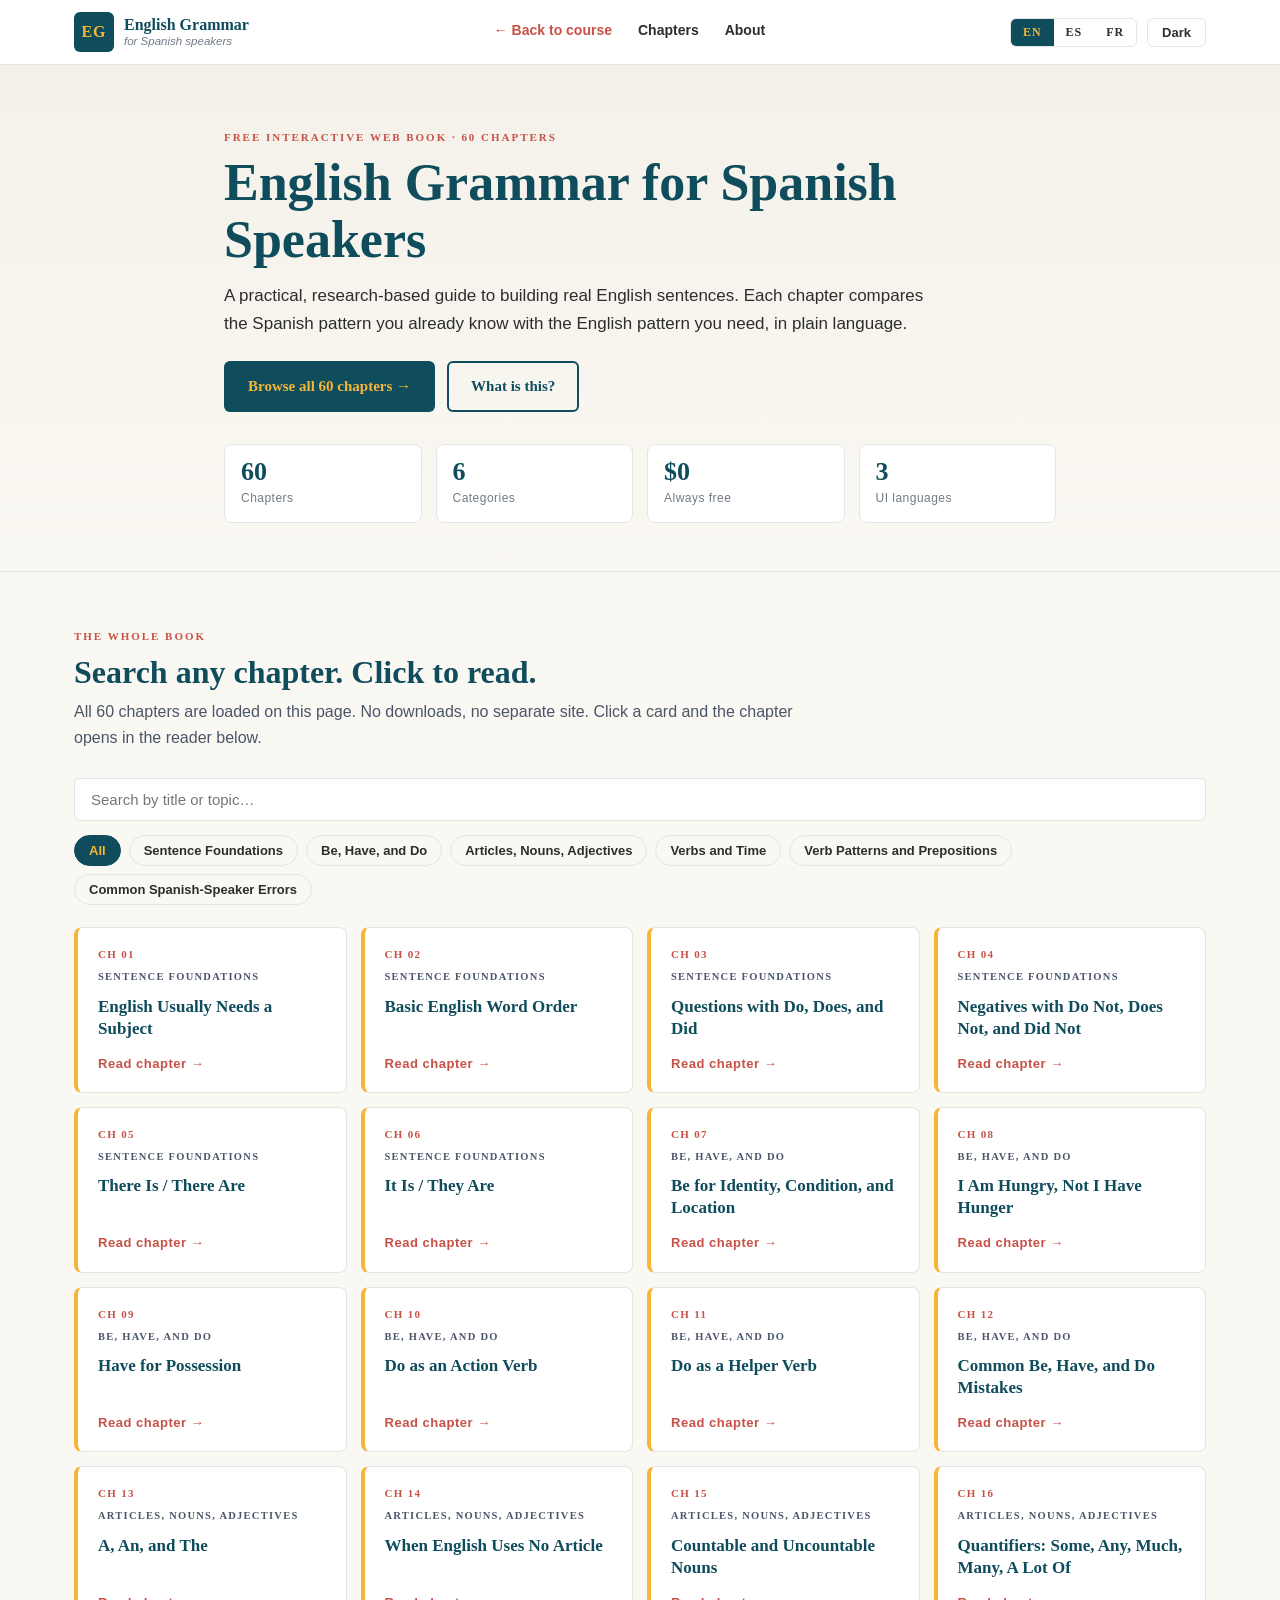
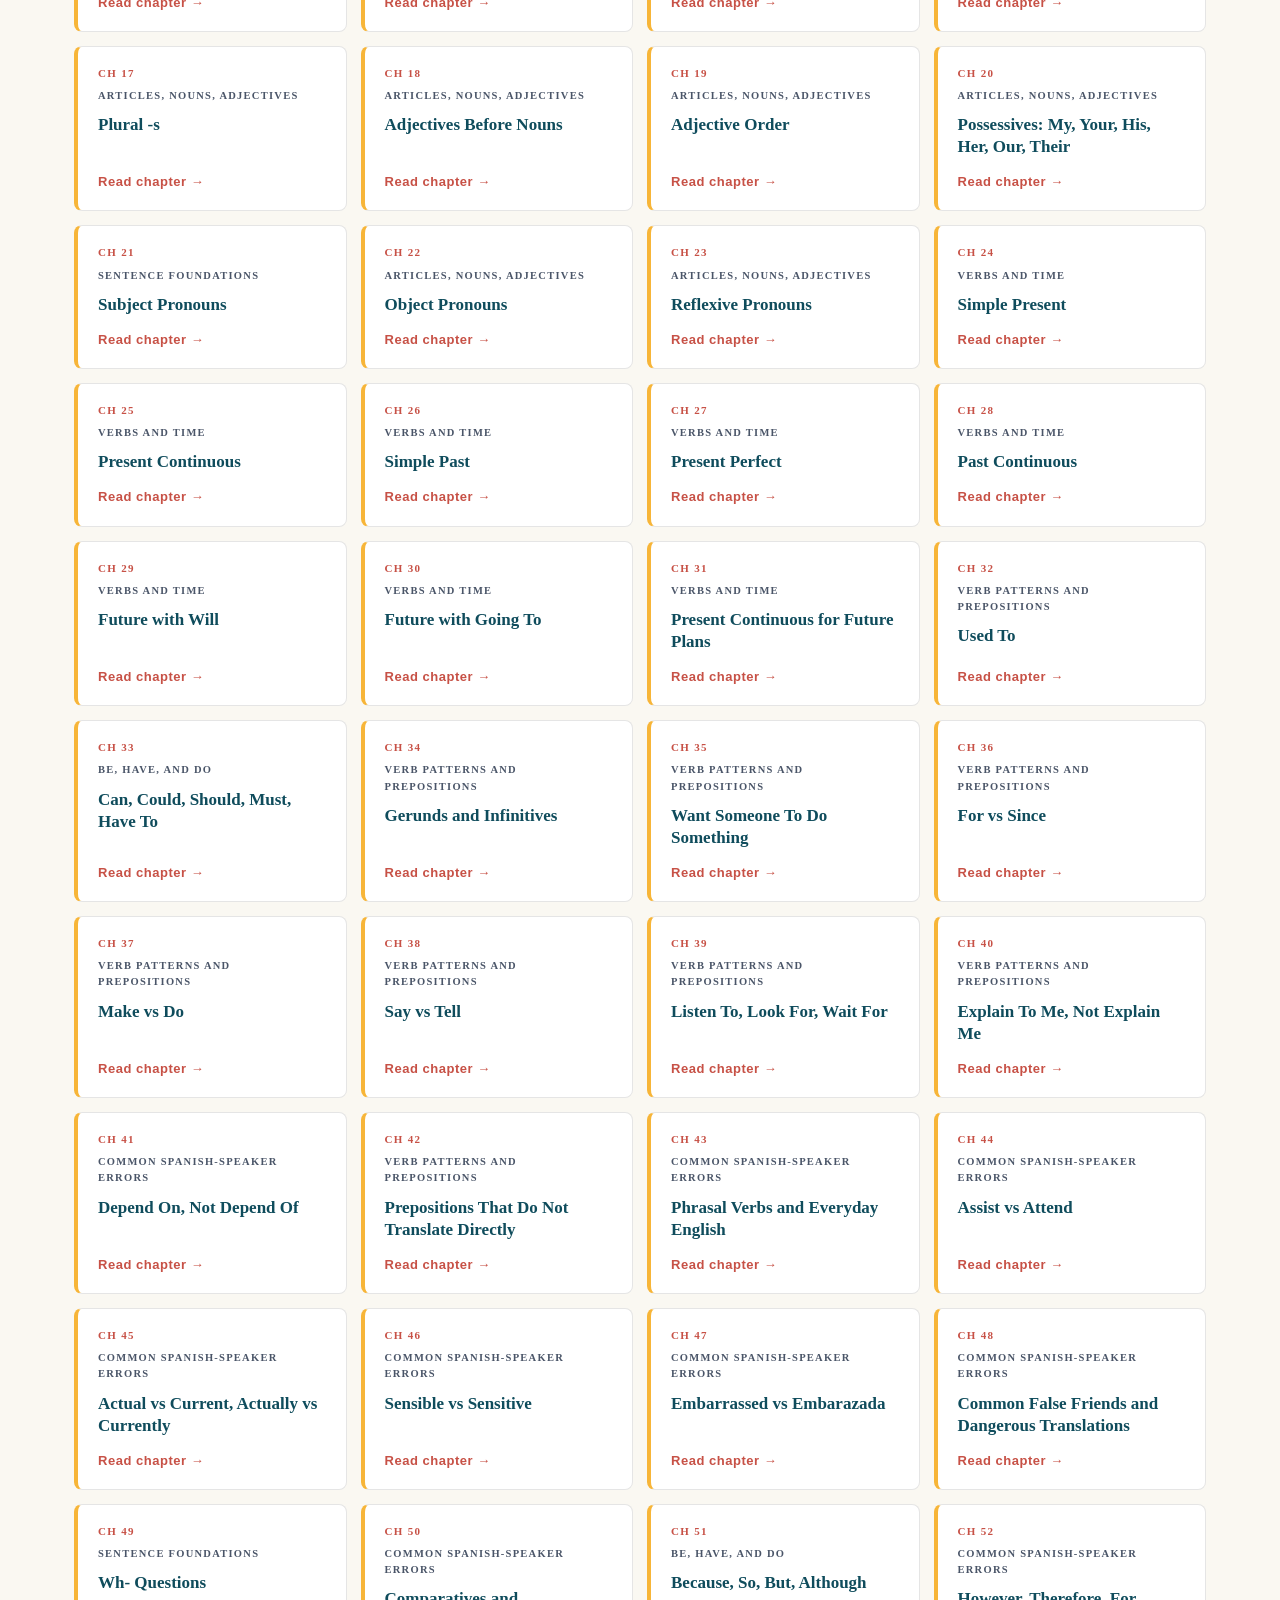
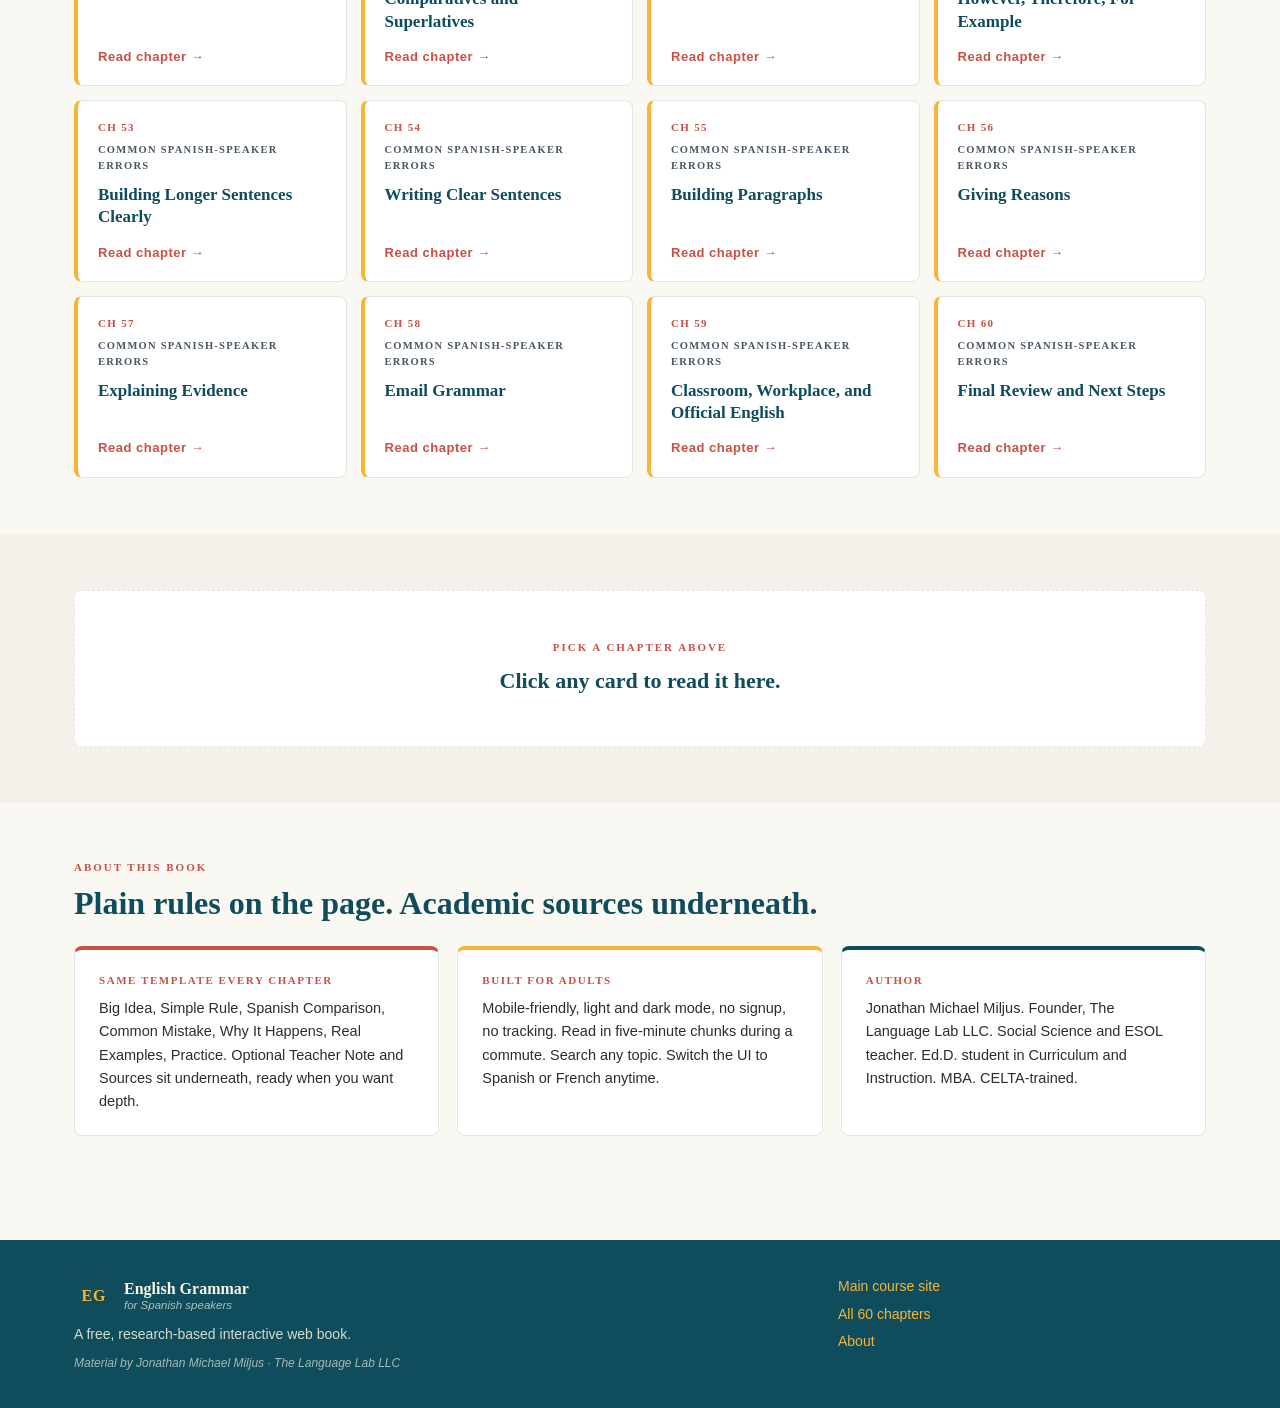
==== commit 292cfdc2: "Rebuild Grammar Book: clean focused interactive web book All 60 chapters, on-brand styling (navy/cor" ====
--- a/grammar/index.html
+++ b/grammar/index.html
@@ -1,569 +1,194 @@
 <!doctype html>
 <html lang="en">
-  <head>
-    <meta charset="utf-8">
-    <meta name="viewport" content="width=device-width, initial-scale=1">
-    <meta
-      name="description"
-      content="English Grammar for Spanish Speakers is a free, research-based web book for building real English sentences."
-    >
-    <title>English Grammar for Spanish Speakers · Free Web Book · Independent English Learning</title>
-    <link rel="stylesheet" href="styles.css">
-    <script src="script.js" defer></script>
-    <style>
-      .lang-toggle {
-        display: inline-flex; gap: 2px; border-radius: 6px; overflow: hidden;
-        background: rgba(255,255,255,0.06); border: 1px solid rgba(255,255,255,0.12);
-        margin-right: 8px;
-      }
-      .lang-toggle button {
-        background: transparent; color: inherit; border: none; padding: 6px 10px;
-        font-size: 12px; font-weight: 700; letter-spacing: 0.05em; cursor: pointer;
-        font-family: inherit; transition: background 0.15s, color 0.15s;
-      }
-      .lang-toggle button:hover { background: rgba(255,255,255,0.08); }
-      .lang-toggle button.active {
-        background: rgba(255,255,255,0.18); color: var(--accent, #f7b538);
-      }
-      [data-theme="light"] .lang-toggle {
-        background: rgba(0,0,0,0.04); border-color: rgba(0,0,0,0.12);
-      }
-      [data-theme="light"] .lang-toggle button:hover { background: rgba(0,0,0,0.06); }
-      [data-theme="light"] .lang-toggle button.active {
-        background: rgba(15,76,92,0.12); color: #0F4C5C;
-      }
-      .back-to-course {
-        font-size: 13px; opacity: 0.85; padding-right: 14px !important;
-        border-right: 1px solid rgba(255,255,255,0.15); margin-right: 8px;
-      }
-      [data-theme="light"] .back-to-course {
-        border-right-color: rgba(0,0,0,0.15);
-      }
-    </style>
-  </head>
-  <body>
-    <a class="skip-link" href="#main">Skip to content</a>
-    <div class="ambient" aria-hidden="true"></div>
+<head>
+<meta charset="utf-8">
+<meta name="viewport" content="width=device-width, initial-scale=1">
+<meta name="description" content="English Grammar for Spanish Speakers, a free interactive 60-chapter web book by Jonathan Michael Miljus.">
+<title>English Grammar for Spanish Speakers · Independent English Learning</title>
+<link rel="stylesheet" href="styles.css">
+</head>
+<body>
+<a class="skip-link" href="#main">Skip to content</a>
 
-    <header class="site-header" aria-label="Primary">
-      <nav class="nav-shell container">
-        <a class="brand" href="#home" aria-label="English Grammar for Spanish Speakers home">
-          <span class="brand-mark" aria-hidden="true">EG</span>
-          <span class="brand-copy">
-            <span class="brand-title">English Grammar</span>
-            <span class="brand-subtitle">for Spanish Speakers</span>
-          </span>
-        </a>
+<header class="site-header">
+  <div class="nav-shell">
+    <a class="brand" href="#home" aria-label="Grammar Book home">
+      <span class="brand-mark">EG</span>
+      <span class="brand-copy">
+        <span class="brand-title" data-en="English Grammar" data-es="Gramática Inglesa" data-fr="Grammaire Anglaise">English Grammar</span>
+        <span class="brand-subtitle" data-en="for Spanish speakers" data-es="para hispanohablantes" data-fr="pour hispanophones">for Spanish speakers</span>
+      </span>
+    </a>
 
-        <div class="nav-menu" id="primary-nav">
-          <a href="../" class="back-to-course" data-en="← Back to course" data-es="← Volver al curso" data-fr="← Retour au cours">← Back to course</a>
-          <a href="#home" data-en="Home" data-es="Inicio" data-fr="Accueil">Home</a>
-          <a href="#start-here" data-en="Start Here" data-es="Empieza aquí" data-fr="Commencer ici">Start Here</a>
-          <a href="#lessons" data-en="Lessons" data-es="Lecciones" data-fr="Leçons">Lessons</a>
-          <a href="#practice" data-en="Practice" data-es="Práctica" data-fr="Pratique">Practice</a>
-          <a href="#teacher-notes" data-en="Teacher Notes" data-es="Notas para maestros" data-fr="Notes pour enseignants">Teacher Notes</a>
-          <a href="#sources" data-en="Sources" data-es="Fuentes" data-fr="Sources">Sources</a>
-          <a href="#about" data-en="About" data-es="Acerca de" data-fr="À propos">About</a>
+    <nav class="nav-menu" aria-label="Primary">
+      <a href="../" class="back-link" data-en="← Back to course" data-es="← Volver al curso" data-fr="← Retour au cours">← Back to course</a>
+      <a href="#lessons" data-en="Chapters" data-es="Capítulos" data-fr="Chapitres">Chapters</a>
+      <a href="#about" data-en="About" data-es="Acerca de" data-fr="À propos">About</a>
+    </nav>
+
+    <div class="nav-actions">
+      <div class="lang-toggle" role="tablist" aria-label="Language">
+        <button type="button" data-lang="en" class="active" aria-label="English">EN</button>
+        <button type="button" data-lang="es" aria-label="Español">ES</button>
+        <button type="button" data-lang="fr" aria-label="Français">FR</button>
+      </div>
+      <button class="theme-toggle" type="button" aria-label="Toggle dark mode" id="theme-toggle">
+        <span id="theme-label">Dark</span>
+      </button>
+    </div>
+  </div>
+</header>
+
+<main id="main">
+  <section class="hero" id="home">
+    <div class="container hero-container">
+      <p class="eyebrow" data-en="Free interactive web book · 60 chapters"
+                         data-es="Libro web interactivo gratis · 60 capítulos"
+                         data-fr="Livre web interactif gratuit · 60 chapitres">Free interactive web book · 60 chapters</p>
+      <h1 data-en="English Grammar for Spanish Speakers"
+          data-es="Gramática inglesa para hispanohablantes"
+          data-fr="Grammaire anglaise pour hispanophones">English Grammar for Spanish Speakers</h1>
+      <p class="hero-lead"
+         data-en="A practical, research-based guide to building real English sentences. Each chapter compares the Spanish pattern you already know with the English pattern you need, in plain language."
+         data-es="Una guía práctica y basada en investigación para construir oraciones reales en inglés. Cada capítulo compara el patrón en español que ya conoces con el patrón en inglés que necesitas."
+         data-fr="Un guide pratique et fondé sur la recherche pour construire de vraies phrases anglaises. Chaque chapitre compare le schéma espagnol que vous connaissez avec le schéma anglais à apprendre.">A practical, research-based guide to building real English sentences. Each chapter compares the Spanish pattern you already know with the English pattern you need, in plain language.</p>
+      <div class="hero-actions">
+        <a href="#lessons" class="btn btn-primary"
+           data-en="Browse all 60 chapters →"
+           data-es="Ver los 60 capítulos →"
+           data-fr="Voir les 60 chapitres →">Browse all 60 chapters →</a>
+        <a href="#about" class="btn btn-secondary"
+           data-en="What is this?"
+           data-es="¿Qué es esto?"
+           data-fr="Qu'est-ce que c'est ?">What is this?</a>
+      </div>
+      <ul class="hero-stats">
+        <li><strong>60</strong><span data-en="Chapters" data-es="Capítulos" data-fr="Chapitres">Chapters</span></li>
+        <li><strong>6</strong><span data-en="Categories" data-es="Categorías" data-fr="Catégories">Categories</span></li>
+        <li><strong>$0</strong><span data-en="Always free" data-es="Siempre gratis" data-fr="Toujours gratuit">Always free</span></li>
+        <li><strong>3</strong><span data-en="UI languages" data-es="Idiomas UI" data-fr="Langues UI">UI languages</span></li>
+      </ul>
+    </div>
+  </section>
+
+  <section class="section library" id="lessons">
+    <div class="container">
+      <p class="eyebrow" data-en="The whole book"
+                         data-es="El libro completo"
+                         data-fr="Le livre entier">The whole book</p>
+      <h2 data-en="Search any chapter. Click to read."
+          data-es="Busca cualquier capítulo. Haz clic para leer."
+          data-fr="Cherchez un chapitre. Cliquez pour lire.">Search any chapter. Click to read.</h2>
+      <p class="lead"
+         data-en="All 60 chapters are loaded on this page. No downloads, no separate site. Click a card and the chapter opens in the reader below."
+         data-es="Los 60 capítulos están cargados en esta página. Sin descargas, sin sitio aparte. Haz clic en una tarjeta y el capítulo se abre abajo."
+         data-fr="Les 60 chapitres sont chargés sur cette page. Sans téléchargement, sans site séparé. Cliquez sur une carte, le chapitre s'ouvre en dessous.">All 60 chapters are loaded on this page. No downloads, no separate site. Click a card and the chapter opens in the reader below.</p>
+
+      <div class="library-tools">
+        <input id="lesson-search" type="search"
+               placeholder="Search by title or topic…"
+               data-en-placeholder="Search by title or topic…"
+               data-es-placeholder="Busca por título o tema…"
+               data-fr-placeholder="Cherchez par titre ou sujet…">
+        <div class="chip-row" id="chip-row" aria-label="Categories"></div>
+      </div>
+
+      <div class="lesson-grid" id="lesson-grid"></div>
+      <p class="empty-state" id="empty-state" hidden
+         data-en="No matching chapters. Try another word or category."
+         data-es="No hay capítulos que coincidan. Intenta otra palabra o categoría."
+         data-fr="Aucun chapitre correspondant.">No matching chapters. Try another word or category.</p>
+    </div>
+  </section>
+
+  <section class="section reader-wrap" id="reader-section">
+    <div class="container">
+      <article class="reader" id="reader" hidden>
+        <div class="reader-bar top">
+          <button type="button" id="prev-btn" class="reader-nav-btn" disabled>
+            ← <span data-en="Previous" data-es="Anterior" data-fr="Précédent">Previous</span>
+          </button>
+          <span class="reader-counter" id="reader-counter"></span>
+          <div class="reader-bar-right">
+            <button type="button" id="next-btn" class="reader-nav-btn" disabled>
+              <span data-en="Next" data-es="Siguiente" data-fr="Suivant">Next</span> →
+            </button>
+            <button type="button" id="close-btn" class="reader-close" aria-label="Close reader">×</button>
+          </div>
         </div>
-
-        <div class="nav-actions">
-          <div class="lang-toggle" role="tablist" aria-label="Language">
-            <button type="button" data-lang="en" class="active" aria-label="English">EN</button>
-            <button type="button" data-lang="es" aria-label="Español">ES</button>
-            <button type="button" data-lang="fr" aria-label="Français">FR</button>
-          </div>
-          <button class="theme-toggle" type="button" aria-label="Switch to dark mode" data-theme-toggle>
-            <span class="theme-dot" aria-hidden="true"></span>
-            <span data-theme-label>Dark</span>
+        <div class="reader-content" id="reader-content"></div>
+        <div class="reader-bar bottom">
+          <button type="button" id="prev-btn-2" class="reader-nav-btn" disabled>
+            ← <span data-en="Previous" data-es="Anterior" data-fr="Précédent">Previous</span>
           </button>
-          <button class="mobile-toggle" type="button" aria-expanded="false" aria-controls="primary-nav">
-            <span class="sr-only">Open navigation</span>
-            <span></span>
-            <span></span>
-            <span></span>
+          <a href="#lessons" class="reader-nav-btn"
+             data-en="↑ Browse chapters" data-es="↑ Ver capítulos" data-fr="↑ Parcourir">↑ Browse chapters</a>
+          <button type="button" id="next-btn-2" class="reader-nav-btn" disabled>
+            <span data-en="Next" data-es="Siguiente" data-fr="Suivant">Next</span> →
           </button>
         </div>
-      </nav>
-    </header>
+      </article>
+      <div class="reader-empty" id="reader-empty">
+        <p class="eyebrow" data-en="Pick a chapter above"
+                           data-es="Elige un capítulo arriba"
+                           data-fr="Choisissez un chapitre">Pick a chapter above</p>
+        <h3 data-en="Click any card to read it here."
+            data-es="Haz clic en cualquier tarjeta para leer aquí."
+            data-fr="Cliquez sur une carte pour lire ici.">Click any card to read it here.</h3>
+      </div>
+    </div>
+  </section>
 
-    <main id="main">
-      <section class="hero" id="home">
-        <div class="container hero-stage">
-          <div class="hero-copy reveal">
-            <p class="event-label" data-en="Open Learning Edition" data-es="Edición de aprendizaje abierto" data-fr="Édition d'apprentissage ouvert">Open Learning Edition</p>
-            <p class="premium-badge" data-en="Free Web Book • Research-Based • Spanish-Speaker Focused" data-es="Libro web gratis • Basado en investigación • Para hispanohablantes" data-fr="Livre web gratuit • Fondé sur la recherche • Pour hispanophones">Free Web Book • Research-Based • Spanish-Speaker Focused</p>
-            <h1 data-en="English Grammar for Spanish Speakers" data-es="Gramática inglesa para hispanohablantes" data-fr="Grammaire anglaise pour hispanophones">English Grammar for Spanish Speakers</h1>
-            <p class="hero-subtitle" data-en="A practical, research-based guide to building real English sentences." data-es="Una guía práctica y basada en la investigación para construir oraciones reales en inglés." data-fr="Un guide pratique et fondé sur la recherche pour construire de vraies phrases anglaises.">A practical, research-based guide to building real English sentences.</p>
-            <p class="hero-description">
-              A free web book that explains English grammar through the patterns Spanish speakers already know. Academic sources underneath. Plain-language explanations on the page.
-            </p>
-            
-            <div class="hero-actions" aria-label="Hero actions">
-              <a class="button button-primary" href="#lessons" data-en="Start Learning" data-es="Empezar a aprender" data-fr="Commencer">Start Learning</a>
-              <a class="button button-secondary" href="#lessons" data-en="View Lessons" data-es="Ver lecciones" data-fr="Voir les leçons">View Lessons</a>
-            </div>
-          </div>
+  <section class="section about" id="about">
+    <div class="container">
+      <p class="eyebrow" data-en="About this book" data-es="Sobre este libro" data-fr="À propos">About this book</p>
+      <h2 data-en="Plain rules on the page. Academic sources underneath."
+          data-es="Reglas claras en la página. Fuentes académicas debajo."
+          data-fr="Règles claires sur la page. Sources académiques en dessous.">Plain rules on the page. Academic sources underneath.</h2>
+      <div class="about-grid">
+        <article class="about-card">
+          <span class="card-label" data-en="Same template every chapter" data-es="Misma plantilla cada capítulo" data-fr="Même structure">Same template every chapter</span>
+          <p data-en="Big Idea, Simple Rule, Spanish Comparison, Common Mistake, Why It Happens, Real Examples, Practice. Optional Teacher Note and Sources sit underneath, ready when you want depth."
+             data-es="Idea Principal, Regla Simple, Comparación con el Español, Error Común, Por Qué Pasa, Ejemplos Reales, Práctica. Notas para Maestros y Fuentes opcionales debajo."
+             data-fr="Idée Centrale, Règle Simple, Comparaison Espagnole, Erreur Courante, Pourquoi, Exemples Réels, Pratique. Notes Enseignants et Sources en option.">Big Idea, Simple Rule, Spanish Comparison, Common Mistake, Why It Happens, Real Examples, Practice. Optional Teacher Note and Sources sit underneath, ready when you want depth.</p>
+        </article>
+        <article class="about-card">
+          <span class="card-label" data-en="Built for adults" data-es="Hecho para adultos" data-fr="Pour adultes">Built for adults</span>
+          <p data-en="Mobile-friendly, light and dark mode, no signup, no tracking. Read in five-minute chunks during a commute. Search any topic. Switch the UI to Spanish or French anytime."
+             data-es="Amigable con celular, modos claro y oscuro, sin registro, sin seguimiento. Léelo en pedazos de cinco minutos. Cambia la interfaz a español o francés cuando quieras."
+             data-fr="Adapté mobile, modes clair et sombre, sans inscription, sans suivi. Lisez par sessions de cinq minutes. Basculez l'interface en espagnol ou français.">Mobile-friendly, light and dark mode, no signup, no tracking. Read in five-minute chunks during a commute. Search any topic. Switch the UI to Spanish or French anytime.</p>
+        </article>
+        <article class="about-card">
+          <span class="card-label" data-en="Author" data-es="Autor" data-fr="Auteur">Author</span>
+          <p>Jonathan Michael Miljus. Founder, The Language Lab LLC. Social Science and ESOL teacher. Ed.D. student in Curriculum and Instruction. MBA. CELTA-trained.</p>
+        </article>
+      </div>
+    </div>
+  </section>
+</main>
 
-          
-
-          
-        </div>
-      </section>
-
-      <section class="section promise-section" id="start-here">
-        <div class="container">
-          <div class="section-heading reveal">
-            <p class="eyebrow" data-en="Core promise" data-es="Promesa central" data-fr="Promesse centrale">Core promise</p>
-            <h2 data-en="Academic sources underneath. Plain-language explanations on the page." data-es="Fuentes académicas debajo. Explicaciones en lenguaje claro en la página." data-fr="Sources académiques en dessous. Explications en langage clair sur la page.">Academic sources underneath. Plain-language explanations on the page.</h2>
-          </div>
-
-          <div class="promise-layout">
-            <article class="principle-panel reveal">
-              <div class="panel-watermark" aria-hidden="true">01</div>
-              <span>Scholarly Foundation</span>
-              <h3>Serious research quietly shapes every learner-facing explanation.</h3>
-              <p>
-                Serious grammar references, learner-error research, and classroom practice guide the
-                explanations behind the scenes.
-              </p>
-            </article>
-            <article class="principle-panel reveal">
-              <div class="panel-watermark" aria-hidden="true">02</div>
-              <span>Clear Learner Language</span>
-              <h3>The page stays direct, practical, and usable in real sentences.</h3>
-              <p>
-                Students see simple rules, Spanish-English comparisons, common mistakes, and practical examples.
-              </p>
-            </article>
-          </div>
-        </div>
-      </section>
-
-      <section class="section features-section" aria-labelledby="features-title">
-        <div class="container">
-          <div class="section-heading reveal">
-            <p class="eyebrow" data-en="Learning platform" data-es="Plataforma de aprendizaje" data-fr="Plateforme d'apprentissage">Learning platform</p>
-            <h2 id="features-title" data-en="Designed for learners, teachers, and serious self-study." data-es="Diseñado para estudiantes, maestros, y auto-estudio serio." data-fr="Conçu pour étudiants, enseignants, et auto-apprentissage sérieux.">Designed for learners, teachers, and serious self-study.</h2>
-          </div>
-
-          <div class="feature-matrix">
-            <article class="feature-card reveal">
-              <span>01</span>
-              <h3>Clear English Rules</h3>
-              <p>Simple explanations without unnecessary grammar jargon.</p>
-            </article>
-            <article class="feature-card reveal">
-              <span>02</span>
-              <h3>Spanish-to-English Comparisons</h3>
-              <p>See how Spanish patterns connect to English sentence structure.</p>
-            </article>
-            <article class="feature-card reveal">
-              <span>03</span>
-              <h3>Common Mistake Fixes</h3>
-              <p>Understand why errors happen and how to correct them.</p>
-            </article>
-            <article class="feature-card reveal">
-              <span>04</span>
-              <h3>Teacher Notes</h3>
-              <p>Optional academic notes for teachers, tutors, and serious learners.</p>
-            </article>
-            <article class="feature-card reveal">
-              <span>05</span>
-              <h3>Practice That Builds Sentences</h3>
-              <p>Short exercises that move from recognition to production.</p>
-            </article>
-            <article class="feature-card reveal">
-              <span>06</span>
-              <h3>Real-Life English</h3>
-              <p>Examples for school, work, family, and daily communication.</p>
-            </article>
-          </div>
-        </div>
-      </section>
-
-      <section class="section library-section" id="lessons">
-        <div class="container">
-          <div class="section-heading split reveal">
-            <div>
-              <p class="eyebrow" data-en="Lesson library" data-es="Biblioteca de lecciones" data-fr="Bibliothèque de leçons">Lesson library</p>
-              <h2 data-en="Search the grammar path like a serious digital textbook." data-es="Busca el camino gramatical como en un libro de texto digital serio." data-fr="Parcourez la grammaire comme dans un manuel numérique sérieux.">Search the grammar path like a serious digital textbook.</h2>
-            </div>
-            <p>
-              Filter by topic now. Later, each row can become a complete web book chapter with examples,
-              practice, teacher notes, and source support.
-            </p>
-          </div>
-
-          <div class="library-shell reveal">
-            <div class="library-tools" aria-label="Lesson filters">
-              <label class="search-label" for="lesson-search">Search lessons</label>
-              <input id="lesson-search" type="search" placeholder="Search by title, topic, or pattern">
-
-              <div class="chip-row" aria-label="Lesson categories">
-                <button class="chip is-active" type="button" data-category-filter="All">All</button>
-                <button class="chip" type="button" data-category-filter="Sentence Foundations">Sentence Foundations</button>
-                              <button class="chip" type="button" data-category-filter="Be, Have, and Do">Be, Have, and Do</button>
-                              <button class="chip" type="button" data-category-filter="Articles, Nouns, Adjectives">Articles, Nouns, Adjectives</button>
-                              <button class="chip" type="button" data-category-filter="Verbs and Time">Verbs and Time</button>
-                              <button class="chip" type="button" data-category-filter="Verb Patterns and Prepositions">Verb Patterns and Prepositions</button>
-                              <button class="chip" type="button" data-category-filter="Common Spanish-Speaker Errors">Common Spanish-Speaker Errors</button>
-              </div>
-            </div>
-
-            <div class="lesson-grid" id="lesson-grid" aria-live="polite"><!-- Populated by JS from CHAPTERS data --></div>
-
-            <p class="empty-state" id="empty-state" hidden>No matching lessons yet. Try another search or category.</p>
-          </div>
-        </div>
-      </section>
-
-      <section class="section reader-section" id="reader">
-        <div class="container">
-          <article class="lesson-reader" id="lesson-reader" hidden>
-            <button class="reader-close" type="button" id="reader-close" aria-label="Close lesson">&times;</button>
-            <div class="reader-nav">
-              <button type="button" id="prev-chapter" class="button button-secondary">&larr; <span data-en="Previous" data-es="Anterior" data-fr="Précédent">Previous</span></button>
-              <span class="reader-counter" id="reader-counter">Chapter 1 of 60</span>
-              <button type="button" id="next-chapter" class="button button-secondary"><span data-en="Next" data-es="Siguiente" data-fr="Suivant">Next</span> &rarr;</button>
-            </div>
-            <div class="reader-main" id="reader-content"></div>
-          </article>
-          <div class="reader-empty" id="reader-empty">
-            <p class="eyebrow" data-en="Pick a chapter above" data-es="Elige un capítulo arriba" data-fr="Choisissez un chapitre ci-dessus">Pick a chapter above</p>
-            <h2 data-en="Click any lesson card to read it here." data-es="Haz clic en cualquier tarjeta para leerla aquí." data-fr="Cliquez sur une carte de leçon pour la lire ici.">Click any lesson card to read it here.</h2>
-            <p data-en="All 60 chapters live in this page. No downloads, no separate site, just click and read." data-es="Los 60 capítulos viven en esta página. Sin descargas, sin sitio aparte, solo haz clic y lee." data-fr="Les 60 chapitres vivent dans cette page. Sans téléchargement, sans site séparé.">All 60 chapters live in this page. No downloads, no separate site, just click and read.</p>
-          </div>
-        </div>
-      </section>
-
-                <section class="lesson-box pattern-box spanish-box">
-                  <span class="box-label">Spanish Pattern</span>
-                  <p><strong>Spanish:</strong> Tengo hambre.</p>
-                  <p><strong>Spanish:</strong> Tengo fr&iacute;o.</p>
-                </section>
-
-                <section class="lesson-box pattern-box english-box">
-                  <span class="box-label">English Pattern</span>
-                  <p><strong>English:</strong> I am hungry.</p>
-                  <p><strong>English:</strong> I am cold.</p>
-                </section>
-
-                <section class="lesson-box mistake-box">
-                  <span class="box-label">Common Mistake</span>
-                  <p><strong>Incorrect:</strong> I have hunger.</p>
-                  <p><strong>Incorrect:</strong> I have cold.</p>
-                </section>
-
-                <section class="lesson-box correct-box">
-                  <span class="box-label">Correct English</span>
-                  <p><strong>Correct:</strong> I am hungry.</p>
-                  <p><strong>Correct:</strong> I am cold.</p>
-                </section>
-
-                <section class="lesson-box why-box">
-                  <span class="box-label">Why This Happens</span>
-                  <p>
-                    This mistake makes sense because Spanish and English use different sentence patterns.
-                    Spanish often uses tener for age, hunger, thirst, fear, heat, and cold. English usually
-                    uses be plus an adjective.
-                  </p>
-                </section>
-
-                <section class="lesson-box practice-box">
-                  <span class="box-label">Practice</span>
-                  <p>Translate: <strong>Tengo hambre.</strong></p>
-                  <button class="button answer-button" type="button" data-answer-target="sample-answer">Show Answer</button>
-                  <p class="answer" id="sample-answer" hidden>I am hungry.</p>
-                </section>
-
-                <section class="lesson-box teacher-box">
-                  <span class="box-label">Teacher / Academic Note</span>
-                  <button
-                    class="note-toggle"
-                    type="button"
-                    data-collapse-target="sample-teacher-note"
-                    data-open-label="Hide Teacher Note"
-                    data-closed-label="Show Teacher Note"
-                    aria-expanded="false"
-                  >
-                    <span>Show Teacher Note</span>
-                  </button>
-                  <div class="note-content" id="sample-teacher-note" hidden>
-                    <p>
-                      Spanish frequently uses tener in expressions of age, physical states, and emotional states.
-                      English normally expresses many of these meanings with be plus an adjective or fixed expression.
-                    </p>
-                  </div>
-                </section>
-              </div>
-            </div>
-          </article>
-        </div>
-      </section>
-
-      <section class="section practice-section" id="practice">
-        <div class="container">
-          <div class="section-heading split reveal">
-            <div>
-              <p class="eyebrow" data-en="Practice preview" data-es="Vista previa de práctica" data-fr="Aperçu de la pratique">Practice preview</p>
-              <h2>Short checks that help learners produce sentences.</h2>
-            </div>
-            <p>Each prompt reveals the answer only when the learner is ready.</p>
-          </div>
-
-          <div class="practice-grid">
-            <article class="practice-card reveal">
-              <p class="prompt-label">Translate</p>
-              <h3>Tengo fr&iacute;o.</h3>
-              <button class="button answer-button" type="button" data-answer-target="practice-answer-1">Show Answer</button>
-              <p class="answer" id="practice-answer-1" hidden>I am cold.</p>
-            </article>
-
-            <article class="practice-card reveal">
-              <p class="prompt-label">Translate</p>
-              <h3>Est&aacute; lloviendo.</h3>
-              <button class="button answer-button" type="button" data-answer-target="practice-answer-2">Show Answer</button>
-              <p class="answer" id="practice-answer-2" hidden>It is raining.</p>
-            </article>
-
-            <article class="practice-card reveal">
-              <p class="prompt-label">Translate</p>
-              <h3>&iquest;Tienes sed?</h3>
-              <button class="button answer-button" type="button" data-answer-target="practice-answer-3">Show Answer</button>
-              <p class="answer" id="practice-answer-3" hidden>Are you thirsty?</p>
-            </article>
-          </div>
-        </div>
-      </section>
-
-      <section class="section teacher-preview-section" id="teacher-notes">
-        <div class="container teacher-layout">
-          <div class="teacher-copy reveal">
-            <p class="eyebrow" data-en="Teacher and academic notes" data-es="Notas para maestros y académicas" data-fr="Notes pour enseignants et académiques">Teacher and academic notes</p>
-            <h2>Technical grammar support stays available, but hidden by default.</h2>
-            <p>
-              Learners can focus on the usable rule first. Teachers, tutors, administrators, and advanced
-              learners can open the academic layer when they want more precision.
-            </p>
-          </div>
-
-          <article class="mock-note reveal">
-            <div class="note-header">
-              <span>Mock collapsible note</span>
-              <button
-                class="note-toggle"
-                type="button"
-                data-collapse-target="mock-teacher-note"
-                data-open-label="Close Note"
-                data-closed-label="Open Note"
-                aria-expanded="false"
-              >
-                <span>Open Note</span>
-              </button>
-            </div>
-            <div class="note-content" id="mock-teacher-note" hidden>
-              <p>
-                Teacher notes can define terms, identify contrastive grammar patterns, summarize source
-                support, and suggest classroom moves without interrupting the main learner explanation.
-              </p>
-            </div>
-          </article>
-        </div>
-      </section>
-
-      <section class="section sources-section" id="sources">
-        <div class="container">
-          <div class="section-heading reveal">
-            <p class="eyebrow" data-en="Sources foundation" data-es="Base de fuentes" data-fr="Base de sources">Sources foundation</p>
-            <h2>Reference works and classroom grammar traditions behind the project.</h2>
-          </div>
-
-          <div class="source-grid">
-            <article class="source-card reveal">
-              <span>Reference work</span>
-              <h3>A New Reference Grammar of Modern Spanish</h3>
-            </article>
-            <article class="source-card reveal">
-              <span>Usage guide</span>
-              <h3>Practical English Usage</h3>
-            </article>
-            <article class="source-card reveal">
-              <span>Grammar reference</span>
-              <h3>Cambridge Grammar of English</h3>
-            </article>
-            <article class="source-card reveal">
-              <span>Corpus grammar</span>
-              <h3>Longman Grammar of Spoken and Written English</h3>
-            </article>
-            <article class="source-card reveal">
-              <span>Learner research</span>
-              <h3>Learner English</h3>
-            </article>
-            <article class="source-card reveal">
-              <span>Learner grammar</span>
-              <h3>English Grammar in Use</h3>
-            </article>
-          </div>
-        </div>
-      </section>
-
-      <section class="section about-section" id="about">
-        <div class="container">
-          <article class="about-card reveal">
-            <div class="author-mark" aria-hidden="true">JM</div>
-            <div>
-              <p class="eyebrow" data-en="About the author" data-es="Sobre el autor" data-fr="À propos de l'auteur">About the author</p>
-              <h2>Jonathan Michael Miljus</h2>
-              <ul class="author-list">
-                <li>Founder, The Language Lab LLC</li>
-                <li>Social Science and ESOL Teacher</li>
-                <li>Ed.D. Student in Curriculum and Instruction</li>
-                <li>MBA | CELTA-trained English teacher</li>
-              </ul>
-              <p>
-                Jonathan builds practical, research-based language learning systems for real classrooms and
-                independent learners.
-              </p>
-            </div>
-          </article>
-        </div>
-      </section>
-    </main>
-
-    <footer class="site-footer">
-      <div class="container footer-grid">
-        <div>
-          <a class="brand footer-brand" href="#home">
-            <span class="brand-mark" aria-hidden="true">EG</span>
-            <span class="brand-copy">
-              <span class="brand-title">English Grammar</span>
-              <span class="brand-subtitle">for Spanish Speakers</span>
-            </span>
-          </a>
-          <p>A free, research-based grammar web book for building real English sentences.</p>
-        </div>
-        <div class="footer-links" aria-label="Footer navigation">
-          <a href="#start-here">Start Here</a>
-          <a href="#lessons">Lessons</a>
-          <a href="#practice">Practice</a>
-          <a href="#sources">Sources</a>
-        </div>
-      </div>
-    </footer>
-  <script>
-(function () {
-  var KEY = 'grammar-lang';
-  var btns = document.querySelectorAll('.lang-toggle button[data-lang]');
-  var current = 'en';
-
-  function setLang(lang) {
-    current = lang;
-    document.documentElement.setAttribute('lang', lang);
-    document.querySelectorAll('[data-en]').forEach(function (el) {
-      var v = el.getAttribute('data-' + lang);
-      if (v) el.innerHTML = v;
-    });
-    btns.forEach(function (b) {
-      b.classList.toggle('active', b.getAttribute('data-lang') === lang);
-    });
-    try { localStorage.setItem(KEY, lang); } catch (e) {}
-  }
-
-  btns.forEach(function (b) {
-    b.addEventListener('click', function () { setLang(b.getAttribute('data-lang')); });
-  });
-
-  var saved = null;
-  try { saved = localStorage.getItem(KEY); } catch (e) {}
-  if (saved && (saved === 'en' || saved === 'es' || saved === 'fr')) {
-    setLang(saved);
-  } else {
-    var nav = (navigator.language || 'en').slice(0, 2);
-    if (nav === 'es' || nav === 'fr') setLang(nav);
-  }
-})();
-</script>
-<script id="chapters-data" type="application/json">[{"num": 1, "title": "English Usually Needs a Subject", "category": "Sentence Foundations", "html": "<header class=\"ch-header\"><span class=\"ch-num\">Chapter 1</span><h1>English Usually Needs a Subject</h1><span class=\"ch-cat\">Sentence Foundations</span></header>\n<section class=\"ch-box big-idea\"><span class=\"box-label\">Big Idea</span><p>English usually needs a visible subject.</p></section>\n<section class=\"ch-box simple-rule\"><span class=\"box-label\">Simple Rule</span><p>English sentence pattern: subject + verb.</p></section>\n<section class=\"ch-box spanish-comparison\"><span class=\"box-label\">Spanish Comparison</span><p>Spanish often allows the subject to disappear because the verb ending gives enough information.</p>\n<p class=\"contrast-label\">Contrast box</p>\n<table class=\"ch-table\"><thead><tr><th>Spanish thinking</th><th>Natural English</th></tr></thead><tbody><tr><td>Hablo inglés.</td><td>I speak English.</td></tr></tbody></table></section>\n<section class=\"ch-box common-mistake\"><span class=\"box-label\">Common Mistake</span><table class=\"ch-table\"><thead><tr><th>Incorrect</th><th>Correct</th></tr></thead><tbody><tr><td>Speak English.</td><td>I speak English.</td></tr></tbody></table></section>\n<section class=\"ch-box why-happens\"><span class=\"box-label\">Why This Happens</span><p>This mistake makes sense. Spanish and English organize this idea differently. The goal is not to think “Spanish is wrong,” but to notice where Spanish patterns can interfere with English sentence-building. Once you see the pattern, you can practice the English structure as a whole phrase.</p></section>\n<section class=\"ch-box real-examples\"><span class=\"box-label\">Real English Examples</span><ul><li>I work every day.</li><li>She lives in Florida.</li><li>They study English.</li><li>It is raining.</li><li>We have class today.</li><li>You speak Spanish.</li><li>He needs help.</li><li>The teacher explains the lesson.</li></ul></section>\n<section class=\"ch-box practice-box\"><span class=\"box-label\">Practice</span><ol><li>Fix the mistake: Speak English.</li><li>Translate into English: Hablo inglés</li><li>Build your own sentence using the rule from this chapter.</li><li>Choose the correct answer: I speak English. / Speak English.</li></ol><details class=ans-details><summary>Show answers</summary><ol><li>I speak English.</li><li>Answers may vary, but they should follow the chapter pattern.</li><li>Answers may vary.</li><li>Choose: I speak English.</li></ol></details></section>\n<details class=\"ch-teacher\"><summary>Teacher / Academic Note</summary><p>This chapter addresses <strong>subject omission</strong>, a common area where Spanish-speaking learners may transfer patterns from Spanish into English. In second language learning, this kind of predictable transfer can be reduced through noticing, contrastive examples, repeated input, and deliberate practice (Swan, 2016; Swan &amp; Smith, 2001).</p></details>\n<section class=\"ch-box quick-review\"><span class=\"box-label\">Quick Review</span><ul><li>Learn the English pattern as a whole structure.</li><li>Do not translate word-for-word from Spanish.</li><li>Practice with short, correct sentences before building longer ones.</li><li>Use the examples in this chapter as sentence models.</li></ul></section>\n<details class=\"ch-sources\"><summary>Sources and Further Reading</summary><ul><li>Swan, 2016; Swan &amp; Smith, 2001</li></ul></details>", "keywords": "english usually needs a subject sentence foundations"}, {"num": 2, "title": "Basic English Word Order", "category": "Sentence Foundations", "html": "<header class=\"ch-header\"><span class=\"ch-num\">Chapter 2</span><h1>Basic English Word Order</h1><span class=\"ch-cat\">Sentence Foundations</span></header>\n<section class=\"ch-box big-idea\"><span class=\"box-label\">Big Idea</span><p>English word order is less flexible than Spanish word order.</p></section>\n<section class=\"ch-box simple-rule\"><span class=\"box-label\">Simple Rule</span><p>Use Subject + Verb + Object for basic sentences.</p></section>\n<section class=\"ch-box spanish-comparison\"><span class=\"box-label\">Spanish Comparison</span><p>Spanish can move words around more easily for emphasis. English usually cannot.</p>\n<p class=\"contrast-label\">Contrast box</p>\n<table class=\"ch-table\"><thead><tr><th>Spanish thinking</th><th>Natural English</th></tr></thead><tbody><tr><td>Como pizza.</td><td>I eat pizza.</td></tr></tbody></table></section>\n<section class=\"ch-box common-mistake\"><span class=\"box-label\">Common Mistake</span><table class=\"ch-table\"><thead><tr><th>Incorrect</th><th>Correct</th></tr></thead><tbody><tr><td>Pizza eat I.</td><td>I eat pizza.</td></tr></tbody></table></section>\n<section class=\"ch-box why-happens\"><span class=\"box-label\">Why This Happens</span><p>This mistake makes sense. Spanish and English organize this idea differently. The goal is not to think “Spanish is wrong,” but to notice where Spanish patterns can interfere with English sentence-building. Once you see the pattern, you can practice the English structure as a whole phrase.</p></section>\n<section class=\"ch-box real-examples\"><span class=\"box-label\">Real English Examples</span><ul><li>I drink coffee.</li><li>She reads books.</li><li>We watch movies.</li><li>They play soccer.</li><li>He studies English.</li><li>I like music.</li><li>She buys food.</li><li>We visit friends.</li></ul></section>\n<section class=\"ch-box practice-box\"><span class=\"box-label\">Practice</span><ol><li>Fix the mistake: Pizza eat I.</li><li>Translate into English: Como pizza</li><li>Build your own sentence using the rule from this chapter.</li><li>Choose the correct answer: I eat pizza. / Pizza eat I.</li></ol><details class=ans-details><summary>Show answers</summary><ol><li>I eat pizza.</li><li>Answers may vary, but they should follow the chapter pattern.</li><li>Answers may vary.</li><li>Choose: I eat pizza.</li></ol></details></section>\n<details class=\"ch-teacher\"><summary>Teacher / Academic Note</summary><p>This chapter addresses <strong>SVO word order</strong>, a common area where Spanish-speaking learners may transfer patterns from Spanish into English. In second language learning, this kind of predictable transfer can be reduced through noticing, contrastive examples, repeated input, and deliberate practice (Biber et al., 1999).</p></details>\n<section class=\"ch-box quick-review\"><span class=\"box-label\">Quick Review</span><ul><li>Learn the English pattern as a whole structure.</li><li>Do not translate word-for-word from Spanish.</li><li>Practice with short, correct sentences before building longer ones.</li><li>Use the examples in this chapter as sentence models.</li></ul></section>\n<details class=\"ch-sources\"><summary>Sources and Further Reading</summary><ul><li>Biber et al., 1999</li></ul></details>", "keywords": "basic english word order sentence foundations"}, {"num": 3, "title": "Questions with Do, Does, and Did", "category": "Sentence Foundations", "html": "<header class=\"ch-header\"><span class=\"ch-num\">Chapter 3</span><h1>Questions with Do, Does, and Did</h1><span class=\"ch-cat\">Sentence Foundations</span></header>\n<section class=\"ch-box big-idea\"><span class=\"box-label\">Big Idea</span><p>English often uses do, does, and did to make questions.</p></section>\n<section class=\"ch-box simple-rule\"><span class=\"box-label\">Simple Rule</span><p>Use Do/Does/Did + subject + base verb.</p></section>\n<section class=\"ch-box spanish-comparison\"><span class=\"box-label\">Spanish Comparison</span><p>Spanish can form questions with intonation. English usually needs a helper verb.</p>\n<p class=\"contrast-label\">Contrast box</p>\n<table class=\"ch-table\"><thead><tr><th>Spanish thinking</th><th>Natural English</th></tr></thead><tbody><tr><td>¿Trabajas aquí?</td><td>Do you work here?</td></tr></tbody></table></section>\n<section class=\"ch-box common-mistake\"><span class=\"box-label\">Common Mistake</span><table class=\"ch-table\"><thead><tr><th>Incorrect</th><th>Correct</th></tr></thead><tbody><tr><td>You work here?</td><td>Do you work here?</td></tr></tbody></table></section>\n<section class=\"ch-box why-happens\"><span class=\"box-label\">Why This Happens</span><p>This mistake makes sense. Spanish and English organize this idea differently. The goal is not to think “Spanish is wrong,” but to notice where Spanish patterns can interfere with English sentence-building. Once you see the pattern, you can practice the English structure as a whole phrase.</p></section>\n<section class=\"ch-box real-examples\"><span class=\"box-label\">Real English Examples</span><ul><li>Do you live here?</li><li>Does she work here?</li><li>Did they call you?</li><li>Do we have class?</li><li>Does he understand?</li><li>Did she finish?</li><li>Do you like coffee?</li><li>Did you see it?</li></ul></section>\n<section class=\"ch-box practice-box\"><span class=\"box-label\">Practice</span><ol><li>Fix the mistake: You work here?</li><li>Translate into English: ¿Trabajas aquí? English: Do you work here?</li><li>Build your own sentence using the rule from this chapter.</li><li>Choose the correct answer: Do you work here? / You work here?</li></ol><details class=ans-details><summary>Show answers</summary><ol><li>Do you work here?</li><li>Answers may vary, but they should follow the chapter pattern.</li><li>Answers may vary.</li><li>Choose: Do you work here?</li></ol></details></section>\n<details class=\"ch-teacher\"><summary>Teacher / Academic Note</summary><p>This chapter addresses <strong>do-support</strong>, a common area where Spanish-speaking learners may transfer patterns from Spanish into English. In second language learning, this kind of predictable transfer can be reduced through noticing, contrastive examples, repeated input, and deliberate practice (Carter &amp; McCarthy, 2006; Swan, 2016).</p></details>\n<section class=\"ch-box quick-review\"><span class=\"box-label\">Quick Review</span><ul><li>Learn the English pattern as a whole structure.</li><li>Do not translate word-for-word from Spanish.</li><li>Practice with short, correct sentences before building longer ones.</li><li>Use the examples in this chapter as sentence models.</li></ul></section>\n<details class=\"ch-sources\"><summary>Sources and Further Reading</summary><ul><li>Carter &amp; McCarthy, 2006; Swan, 2016</li></ul></details>", "keywords": "questions with do, does, and did sentence foundations"}, {"num": 4, "title": "Negatives with Do Not, Does Not, and Did Not", "category": "Sentence Foundations", "html": "<header class=\"ch-header\"><span class=\"ch-num\">Chapter 4</span><h1>Negatives with Do Not, Does Not, and Did Not</h1><span class=\"ch-cat\">Sentence Foundations</span></header>\n<section class=\"ch-box big-idea\"><span class=\"box-label\">Big Idea</span><p>English often uses do not, does not, and did not to make negative sentences.</p></section>\n<section class=\"ch-box simple-rule\"><span class=\"box-label\">Simple Rule</span><p>Use do not / does not / did not + base verb.</p></section>\n<section class=\"ch-box spanish-comparison\"><span class=\"box-label\">Spanish Comparison</span><p>Spanish uses no before the verb. English needs a helper verb in many sentences.</p>\n<p class=\"contrast-label\">Contrast box</p>\n<table class=\"ch-table\"><thead><tr><th>Spanish thinking</th><th>Natural English</th></tr></thead><tbody><tr><td>No entiendo.</td><td>I do not understand.</td></tr></tbody></table></section>\n<section class=\"ch-box common-mistake\"><span class=\"box-label\">Common Mistake</span><table class=\"ch-table\"><thead><tr><th>Incorrect</th><th>Correct</th></tr></thead><tbody><tr><td>I no understand.</td><td>I do not understand.</td></tr></tbody></table></section>\n<section class=\"ch-box why-happens\"><span class=\"box-label\">Why This Happens</span><p>This mistake makes sense. Spanish and English organize this idea differently. The goal is not to think “Spanish is wrong,” but to notice where Spanish patterns can interfere with English sentence-building. Once you see the pattern, you can practice the English structure as a whole phrase.</p></section>\n<section class=\"ch-box real-examples\"><span class=\"box-label\">Real English Examples</span><ul><li>I do not eat meat.</li><li>She does not work here.</li><li>They do not understand.</li><li>We did not go.</li><li>He does not like it.</li><li>I don’t know.</li><li>She doesn’t agree.</li><li>We didn’t finish.</li></ul></section>\n<section class=\"ch-box practice-box\"><span class=\"box-label\">Practice</span><ol><li>Fix the mistake: I no understand.</li><li>Translate into English: No entiendo</li><li>Build your own sentence using the rule from this chapter.</li><li>Choose the correct answer: I do not understand. / I no understand.</li></ol><details class=ans-details><summary>Show answers</summary><ol><li>I do not understand.</li><li>Answers may vary, but they should follow the chapter pattern.</li><li>Answers may vary.</li><li>Choose: I do not understand.</li></ol></details></section>\n<details class=\"ch-teacher\"><summary>Teacher / Academic Note</summary><p>This chapter addresses <strong>negation</strong>, a common area where Spanish-speaking learners may transfer patterns from Spanish into English. In second language learning, this kind of predictable transfer can be reduced through noticing, contrastive examples, repeated input, and deliberate practice (Swan, 2016).</p></details>\n<section class=\"ch-box quick-review\"><span class=\"box-label\">Quick Review</span><ul><li>Learn the English pattern as a whole structure.</li><li>Do not translate word-for-word from Spanish.</li><li>Practice with short, correct sentences before building longer ones.</li><li>Use the examples in this chapter as sentence models.</li></ul></section>\n<details class=\"ch-sources\"><summary>Sources and Further Reading</summary><ul><li>Swan, 2016</li></ul></details>", "keywords": "negatives with do not, does not, and did not sentence foundations"}, {"num": 5, "title": "There Is / There Are", "category": "Sentence Foundations", "html": "<header class=\"ch-header\"><span class=\"ch-num\">Chapter 5</span><h1>There Is / There Are</h1><span class=\"ch-cat\">Sentence Foundations</span></header>\n<section class=\"ch-box big-idea\"><span class=\"box-label\">Big Idea</span><p>English uses there is and there are to say that something exists.</p></section>\n<section class=\"ch-box simple-rule\"><span class=\"box-label\">Simple Rule</span><p>Use there is for singular and there are for plural.</p></section>\n<section class=\"ch-box spanish-comparison\"><span class=\"box-label\">Spanish Comparison</span><p>Spanish uses hay for both singular and plural.</p>\n<p class=\"contrast-label\">Contrast box</p>\n<table class=\"ch-table\"><thead><tr><th>Spanish thinking</th><th>Natural English</th></tr></thead><tbody><tr><td>Hay un problema.</td><td>There is a problem.</td></tr></tbody></table></section>\n<section class=\"ch-box common-mistake\"><span class=\"box-label\">Common Mistake</span><table class=\"ch-table\"><thead><tr><th>Incorrect</th><th>Correct</th></tr></thead><tbody><tr><td>Is a problem.</td><td>There is a problem.</td></tr></tbody></table></section>\n<section class=\"ch-box why-happens\"><span class=\"box-label\">Why This Happens</span><p>This mistake makes sense. Spanish and English organize this idea differently. The goal is not to think “Spanish is wrong,” but to notice where Spanish patterns can interfere with English sentence-building. Once you see the pattern, you can practice the English structure as a whole phrase.</p></section>\n<section class=\"ch-box real-examples\"><span class=\"box-label\">Real English Examples</span><ul><li>There is a book on the table.</li><li>There are many people here.</li><li>There is a problem.</li><li>There are two cars.</li><li>There is a dog outside.</li><li>There are several options.</li><li>There is a meeting today.</li><li>There are many students.</li></ul></section>\n<section class=\"ch-box practice-box\"><span class=\"box-label\">Practice</span><ol><li>Fix the mistake: Is a problem.</li><li>Translate into English: Hay un problema</li><li>Build your own sentence using the rule from this chapter.</li><li>Choose the correct answer: There is a problem. / Is a problem.</li></ol><details class=ans-details><summary>Show answers</summary><ol><li>There is a problem.</li><li>Answers may vary, but they should follow the chapter pattern.</li><li>Answers may vary.</li><li>Choose: There is a problem.</li></ol></details></section>\n<details class=\"ch-teacher\"><summary>Teacher / Academic Note</summary><p>This chapter addresses <strong>existential there</strong>, a common area where Spanish-speaking learners may transfer patterns from Spanish into English. In second language learning, this kind of predictable transfer can be reduced through noticing, contrastive examples, repeated input, and deliberate practice (Swan &amp; Smith, 2001).</p></details>\n<section class=\"ch-box quick-review\"><span class=\"box-label\">Quick Review</span><ul><li>Learn the English pattern as a whole structure.</li><li>Do not translate word-for-word from Spanish.</li><li>Practice with short, correct sentences before building longer ones.</li><li>Use the examples in this chapter as sentence models.</li></ul></section>\n<details class=\"ch-sources\"><summary>Sources and Further Reading</summary><ul><li>Swan &amp; Smith, 2001</li></ul></details>", "keywords": "there is / there are sentence foundations"}, {"num": 6, "title": "It Is / They Are", "category": "Sentence Foundations", "html": "<header class=\"ch-header\"><span class=\"ch-num\">Chapter 6</span><h1>It Is / They Are</h1><span class=\"ch-cat\">Sentence Foundations</span></header>\n<section class=\"ch-box big-idea\"><span class=\"box-label\">Big Idea</span><p>English needs subjects even for weather, time, and general situations.</p></section>\n<section class=\"ch-box simple-rule\"><span class=\"box-label\">Simple Rule</span><p>Use it is for weather, time, singular things, and general situations. Use they are for plural things or people.</p></section>\n<section class=\"ch-box spanish-comparison\"><span class=\"box-label\">Spanish Comparison</span><p>Spanish can say Es tarde or Llueve without an equivalent of it.</p>\n<p class=\"contrast-label\">Contrast box</p>\n<table class=\"ch-table\"><thead><tr><th>Spanish thinking</th><th>Natural English</th></tr></thead><tbody><tr><td>Es tarde.</td><td>It is raining today.</td></tr></tbody></table></section>\n<section class=\"ch-box common-mistake\"><span class=\"box-label\">Common Mistake</span><table class=\"ch-table\"><thead><tr><th>Incorrect</th><th>Correct</th></tr></thead><tbody><tr><td>Is raining today.</td><td>It is raining today.</td></tr></tbody></table></section>\n<section class=\"ch-box why-happens\"><span class=\"box-label\">Why This Happens</span><p>This mistake makes sense. Spanish and English organize this idea differently. The goal is not to think “Spanish is wrong,” but to notice where Spanish patterns can interfere with English sentence-building. Once you see the pattern, you can practice the English structure as a whole phrase.</p></section>\n<section class=\"ch-box real-examples\"><span class=\"box-label\">Real English Examples</span><ul><li>It is five o’clock.</li><li>It is very hot outside.</li><li>It is nice to meet you.</li><li>It is important to practice.</li><li>The book is fascinating. It is about history.</li><li>They are good ideas.</li><li>They are in Japan.</li><li>They are in my email.</li></ul></section>\n<section class=\"ch-box practice-box\"><span class=\"box-label\">Practice</span><ol><li>Fix the mistake: Is raining today.</li><li>Translate into English: Es tarde</li><li>Build your own sentence using the rule from this chapter.</li><li>Choose the correct answer: It is raining today. / Is raining today.</li></ol><details class=ans-details><summary>Show answers</summary><ol><li>It is raining today.</li><li>Answers may vary, but they should follow the chapter pattern.</li><li>Answers may vary.</li><li>Choose: It is raining today.</li></ol></details></section>\n<details class=\"ch-teacher\"><summary>Teacher / Academic Note</summary><p>This chapter addresses <strong>dummy subject</strong>, a common area where Spanish-speaking learners may transfer patterns from Spanish into English. In second language learning, this kind of predictable transfer can be reduced through noticing, contrastive examples, repeated input, and deliberate practice (Carter &amp; McCarthy, 2006; Swan, 2016).</p></details>\n<section class=\"ch-box quick-review\"><span class=\"box-label\">Quick Review</span><ul><li>Learn the English pattern as a whole structure.</li><li>Do not translate word-for-word from Spanish.</li><li>Practice with short, correct sentences before building longer ones.</li><li>Use the examples in this chapter as sentence models.</li></ul></section>\n<details class=\"ch-sources\"><summary>Sources and Further Reading</summary><ul><li>Carter &amp; McCarthy, 2006; Swan, 2016</li></ul></details>", "keywords": "it is / they are sentence foundations"}, {"num": 7, "title": "Be for Identity, Condition, and Location", "category": "Be, Have, and Do", "html": "<header class=\"ch-header\"><span class=\"ch-num\">Chapter 7</span><h1>Be for Identity, Condition, and Location</h1><span class=\"ch-cat\">Be, Have, and Do</span></header>\n<section class=\"ch-box big-idea\"><span class=\"box-label\">Big Idea</span><p>English uses be for many meanings that Spanish divides between ser and estar.</p></section>\n<section class=\"ch-box simple-rule\"><span class=\"box-label\">Simple Rule</span><p>Use am/is/are for identity, condition, and location.</p></section>\n<section class=\"ch-box spanish-comparison\"><span class=\"box-label\">Spanish Comparison</span><p>Spanish uses ser for identity and estar for condition/location. English uses be for both.</p>\n<p class=\"contrast-label\">Contrast box</p>\n<table class=\"ch-table\"><thead><tr><th>Spanish thinking</th><th>Natural English</th></tr></thead><tbody><tr><td>Soy maestro.</td><td>I am a teacher.</td></tr></tbody></table></section>\n<section class=\"ch-box common-mistake\"><span class=\"box-label\">Common Mistake</span><table class=\"ch-table\"><thead><tr><th>Incorrect</th><th>Correct</th></tr></thead><tbody><tr><td>I teacher.</td><td>I am a teacher.</td></tr></tbody></table></section>\n<section class=\"ch-box why-happens\"><span class=\"box-label\">Why This Happens</span><p>This mistake makes sense. Spanish and English organize this idea differently. The goal is not to think “Spanish is wrong,” but to notice where Spanish patterns can interfere with English sentence-building. Once you see the pattern, you can practice the English structure as a whole phrase.</p></section>\n<section class=\"ch-box real-examples\"><span class=\"box-label\">Real English Examples</span><ul><li>I am an English teacher.</li><li>You are a great friend.</li><li>He is tired today.</li><li>The computers are broken.</li><li>We are at the store.</li><li>My niece is in Japan.</li><li>Are you ready?</li><li>Is the coffee hot?</li></ul></section>\n<section class=\"ch-box practice-box\"><span class=\"box-label\">Practice</span><ol><li>Fix the mistake: I teacher.</li><li>Translate into English: Soy maestro</li><li>Build your own sentence using the rule from this chapter.</li><li>Choose the correct answer: I am a teacher. / I teacher.</li></ol><details class=ans-details><summary>Show answers</summary><ol><li>I am a teacher.</li><li>Answers may vary, but they should follow the chapter pattern.</li><li>Answers may vary.</li><li>Choose: I am a teacher.</li></ol></details></section>\n<details class=\"ch-teacher\"><summary>Teacher / Academic Note</summary><p>This chapter addresses <strong>copular be</strong>, a common area where Spanish-speaking learners may transfer patterns from Spanish into English. In second language learning, this kind of predictable transfer can be reduced through noticing, contrastive examples, repeated input, and deliberate practice (Butt &amp; Benjamin, 2011; Murphy, 2015).</p></details>\n<section class=\"ch-box quick-review\"><span class=\"box-label\">Quick Review</span><ul><li>Learn the English pattern as a whole structure.</li><li>Do not translate word-for-word from Spanish.</li><li>Practice with short, correct sentences before building longer ones.</li><li>Use the examples in this chapter as sentence models.</li></ul></section>\n<details class=\"ch-sources\"><summary>Sources and Further Reading</summary><ul><li>Butt &amp; Benjamin, 2011; Murphy, 2015</li></ul></details>", "keywords": "be for identity, condition, and location be, have, and do"}, {"num": 8, "title": "I Am Hungry, Not I Have Hunger", "category": "Be, Have, and Do", "html": "<header class=\"ch-header\"><span class=\"ch-num\">Chapter 8</span><h1>I Am Hungry, Not I Have Hunger</h1><span class=\"ch-cat\">Be, Have, and Do</span></header>\n<section class=\"ch-box big-idea\"><span class=\"box-label\">Big Idea</span><p>English often uses be + adjective where Spanish uses tener.</p></section>\n<section class=\"ch-box simple-rule\"><span class=\"box-label\">Simple Rule</span><p>Use be for hunger, thirst, cold, fear, age, and many states.</p></section>\n<section class=\"ch-box spanish-comparison\"><span class=\"box-label\">Spanish Comparison</span><p>Spanish says Tengo hambre. English says I am hungry.</p>\n<p class=\"contrast-label\">Contrast box</p>\n<table class=\"ch-table\"><thead><tr><th>Spanish thinking</th><th>Natural English</th></tr></thead><tbody><tr><td>Tengo frío.</td><td>I am hungry.</td></tr></tbody></table></section>\n<section class=\"ch-box common-mistake\"><span class=\"box-label\">Common Mistake</span><table class=\"ch-table\"><thead><tr><th>Incorrect</th><th>Correct</th></tr></thead><tbody><tr><td>I have hunger.</td><td>I am hungry.</td></tr></tbody></table></section>\n<section class=\"ch-box why-happens\"><span class=\"box-label\">Why This Happens</span><p>This mistake makes sense. Spanish and English organize this idea differently. The goal is not to think “Spanish is wrong,” but to notice where Spanish patterns can interfere with English sentence-building. Once you see the pattern, you can practice the English structure as a whole phrase.</p></section>\n<section class=\"ch-box real-examples\"><span class=\"box-label\">Real English Examples</span><ul><li>I am hungry.</li><li>She is thirsty.</li><li>They are cold.</li><li>He is afraid.</li><li>We are tired.</li><li>I am 30 years old.</li><li>Are you hungry?</li><li>Is she cold?</li></ul></section>\n<section class=\"ch-box practice-box\"><span class=\"box-label\">Practice</span><ol><li>Fix the mistake: I have hunger.</li><li>Translate into English: Tengo frío</li><li>Build your own sentence using the rule from this chapter.</li><li>Choose the correct answer: I am hungry. / I have hunger.</li></ol><details class=ans-details><summary>Show answers</summary><ol><li>I am hungry.</li><li>Answers may vary, but they should follow the chapter pattern.</li><li>Answers may vary.</li><li>Choose: I am hungry.</li></ol></details></section>\n<details class=\"ch-teacher\"><summary>Teacher / Academic Note</summary><p>This chapter addresses <strong>be + adjective</strong>, a common area where Spanish-speaking learners may transfer patterns from Spanish into English. In second language learning, this kind of predictable transfer can be reduced through noticing, contrastive examples, repeated input, and deliberate practice (Swan &amp; Smith, 2001).</p></details>\n<section class=\"ch-box quick-review\"><span class=\"box-label\">Quick Review</span><ul><li>Learn the English pattern as a whole structure.</li><li>Do not translate word-for-word from Spanish.</li><li>Practice with short, correct sentences before building longer ones.</li><li>Use the examples in this chapter as sentence models.</li></ul></section>\n<details class=\"ch-sources\"><summary>Sources and Further Reading</summary><ul><li>Swan &amp; Smith, 2001</li></ul></details>", "keywords": "i am hungry, not i have hunger be, have, and do"}, {"num": 9, "title": "Have for Possession", "category": "Be, Have, and Do", "html": "<header class=\"ch-header\"><span class=\"ch-num\">Chapter 9</span><h1>Have for Possession</h1><span class=\"ch-cat\">Be, Have, and Do</span></header>\n<section class=\"ch-box big-idea\"><span class=\"box-label\">Big Idea</span><p>Use have for ownership, relationships, appointments, and features.</p></section>\n<section class=\"ch-box simple-rule\"><span class=\"box-label\">Simple Rule</span><p>Use have/has when something belongs to someone or something.</p></section>\n<section class=\"ch-box spanish-comparison\"><span class=\"box-label\">Spanish Comparison</span><p>Spanish tener often matches have for real possession.</p>\n<p class=\"contrast-label\">Contrast box</p>\n<table class=\"ch-table\"><thead><tr><th>Spanish thinking</th><th>Natural English</th></tr></thead><tbody><tr><td>Ella tiene dos hermanos.</td><td>My city has a museum.</td></tr></tbody></table></section>\n<section class=\"ch-box common-mistake\"><span class=\"box-label\">Common Mistake</span><table class=\"ch-table\"><thead><tr><th>Incorrect</th><th>Correct</th></tr></thead><tbody><tr><td>In my city has a museum.</td><td>My city has a museum.</td></tr></tbody></table></section>\n<section class=\"ch-box why-happens\"><span class=\"box-label\">Why This Happens</span><p>This mistake makes sense. Spanish and English organize this idea differently. The goal is not to think “Spanish is wrong,” but to notice where Spanish patterns can interfere with English sentence-building. Once you see the pattern, you can practice the English structure as a whole phrase.</p></section>\n<section class=\"ch-box real-examples\"><span class=\"box-label\">Real English Examples</span><ul><li>I have an appointment today.</li><li>You have a beautiful house.</li><li>We have tickets.</li><li>They have a kitten.</li><li>He has a lot of work.</li><li>She has an idea.</li><li>The apartment has two bedrooms.</li><li>Do you have a pen?</li></ul></section>\n<section class=\"ch-box practice-box\"><span class=\"box-label\">Practice</span><ol><li>Fix the mistake: In my city has a museum.</li><li>Translate into English: Ella tiene dos hermanos</li><li>Build your own sentence using the rule from this chapter.</li><li>Choose the correct answer: My city has a museum. / In my city has a museum.</li></ol><details class=ans-details><summary>Show answers</summary><ol><li>My city has a museum.</li><li>Answers may vary, but they should follow the chapter pattern.</li><li>Answers may vary.</li><li>Choose: My city has a museum.</li></ol></details></section>\n<details class=\"ch-teacher\"><summary>Teacher / Academic Note</summary><p>This chapter addresses <strong>possession</strong>, a common area where Spanish-speaking learners may transfer patterns from Spanish into English. In second language learning, this kind of predictable transfer can be reduced through noticing, contrastive examples, repeated input, and deliberate practice (Swan &amp; Smith, 2001).</p></details>\n<section class=\"ch-box quick-review\"><span class=\"box-label\">Quick Review</span><ul><li>Learn the English pattern as a whole structure.</li><li>Do not translate word-for-word from Spanish.</li><li>Practice with short, correct sentences before building longer ones.</li><li>Use the examples in this chapter as sentence models.</li></ul></section>\n<details class=\"ch-sources\"><summary>Sources and Further Reading</summary><ul><li>Swan &amp; Smith, 2001</li></ul></details>", "keywords": "have for possession be, have, and do"}, {"num": 10, "title": "Do as an Action Verb", "category": "Be, Have, and Do", "html": "<header class=\"ch-header\"><span class=\"ch-num\">Chapter 10</span><h1>Do as an Action Verb</h1><span class=\"ch-cat\">Be, Have, and Do</span></header>\n<section class=\"ch-box big-idea\"><span class=\"box-label\">Big Idea</span><p>Do can be a real action verb, not only a helper verb.</p></section>\n<section class=\"ch-box simple-rule\"><span class=\"box-label\">Simple Rule</span><p>Use do for tasks, chores, work, and general activities.</p></section>\n<section class=\"ch-box spanish-comparison\"><span class=\"box-label\">Spanish Comparison</span><p>Spanish hacer can mean both do and make. English separates them.</p>\n<p class=\"contrast-label\">Contrast box</p>\n<table class=\"ch-table\"><thead><tr><th>Spanish thinking</th><th>Natural English</th></tr></thead><tbody><tr><td>Hago la tarea.</td><td>I do homework.</td></tr></tbody></table></section>\n<section class=\"ch-box common-mistake\"><span class=\"box-label\">Common Mistake</span><table class=\"ch-table\"><thead><tr><th>Incorrect</th><th>Correct</th></tr></thead><tbody><tr><td>I make homework.</td><td>I do homework.</td></tr></tbody></table></section>\n<section class=\"ch-box why-happens\"><span class=\"box-label\">Why This Happens</span><p>This mistake makes sense. Spanish and English organize this idea differently. The goal is not to think “Spanish is wrong,” but to notice where Spanish patterns can interfere with English sentence-building. Once you see the pattern, you can practice the English structure as a whole phrase.</p></section>\n<section class=\"ch-box real-examples\"><span class=\"box-label\">Real English Examples</span><ul><li>I do the dishes every night.</li><li>She does yoga.</li><li>We do business together.</li><li>They do homework.</li><li>He did the laundry yesterday.</li><li>Please do me a favor.</li><li>I need to do research.</li><li>You did a great job.</li></ul></section>\n<section class=\"ch-box practice-box\"><span class=\"box-label\">Practice</span><ol><li>Fix the mistake: I make homework.</li><li>Translate into English: Hago la tarea</li><li>Build your own sentence using the rule from this chapter.</li><li>Choose the correct answer: I do homework. / I make homework.</li></ol><details class=ans-details><summary>Show answers</summary><ol><li>I do homework.</li><li>Answers may vary, but they should follow the chapter pattern.</li><li>Answers may vary.</li><li>Choose: I do homework.</li></ol></details></section>\n<details class=\"ch-teacher\"><summary>Teacher / Academic Note</summary><p>This chapter addresses <strong>lexical do</strong>, a common area where Spanish-speaking learners may transfer patterns from Spanish into English. In second language learning, this kind of predictable transfer can be reduced through noticing, contrastive examples, repeated input, and deliberate practice (Carter &amp; McCarthy, 2006; Murphy, 2015).</p></details>\n<section class=\"ch-box quick-review\"><span class=\"box-label\">Quick Review</span><ul><li>Learn the English pattern as a whole structure.</li><li>Do not translate word-for-word from Spanish.</li><li>Practice with short, correct sentences before building longer ones.</li><li>Use the examples in this chapter as sentence models.</li></ul></section>\n<details class=\"ch-sources\"><summary>Sources and Further Reading</summary><ul><li>Carter &amp; McCarthy, 2006; Murphy, 2015</li></ul></details>", "keywords": "do as an action verb be, have, and do"}, {"num": 11, "title": "Do as a Helper Verb", "category": "Be, Have, and Do", "html": "<header class=\"ch-header\"><span class=\"ch-num\">Chapter 11</span><h1>Do as a Helper Verb</h1><span class=\"ch-cat\">Be, Have, and Do</span></header>\n<section class=\"ch-box big-idea\"><span class=\"box-label\">Big Idea</span><p>Do helps form questions, negatives, and emphasis.</p></section>\n<section class=\"ch-box simple-rule\"><span class=\"box-label\">Simple Rule</span><p>Use do/does/did when there is no other helper verb.</p></section>\n<section class=\"ch-box spanish-comparison\"><span class=\"box-label\">Spanish Comparison</span><p>Spanish does not need an equivalent helper verb.</p>\n<p class=\"contrast-label\">Contrast box</p>\n<table class=\"ch-table\"><thead><tr><th>Spanish thinking</th><th>Natural English</th></tr></thead><tbody><tr><td>¿Trabajas?</td><td>I do not know.</td></tr></tbody></table></section>\n<section class=\"ch-box common-mistake\"><span class=\"box-label\">Common Mistake</span><table class=\"ch-table\"><thead><tr><th>Incorrect</th><th>Correct</th></tr></thead><tbody><tr><td>I not know.</td><td>I do not know.</td></tr></tbody></table></section>\n<section class=\"ch-box why-happens\"><span class=\"box-label\">Why This Happens</span><p>This mistake makes sense. Spanish and English organize this idea differently. The goal is not to think “Spanish is wrong,” but to notice where Spanish patterns can interfere with English sentence-building. Once you see the pattern, you can practice the English structure as a whole phrase.</p></section>\n<section class=\"ch-box real-examples\"><span class=\"box-label\">Real English Examples</span><ul><li>Do you live here?</li><li>Does she work here?</li><li>Did they call?</li><li>I do not understand.</li><li>She does not like it.</li><li>We did not go.</li><li>I do want to help.</li><li>He does try hard.</li></ul></section>\n<section class=\"ch-box practice-box\"><span class=\"box-label\">Practice</span><ol><li>Fix the mistake: I not know.</li><li>Translate into English: ¿Trabajas? English: Do you work?</li><li>Build your own sentence using the rule from this chapter.</li><li>Choose the correct answer: I do not know. / I not know.</li></ol><details class=ans-details><summary>Show answers</summary><ol><li>I do not know.</li><li>Answers may vary, but they should follow the chapter pattern.</li><li>Answers may vary.</li><li>Choose: I do not know.</li></ol></details></section>\n<details class=\"ch-teacher\"><summary>Teacher / Academic Note</summary><p>This chapter addresses <strong>auxiliary verb</strong>, a common area where Spanish-speaking learners may transfer patterns from Spanish into English. In second language learning, this kind of predictable transfer can be reduced through noticing, contrastive examples, repeated input, and deliberate practice (Carter &amp; McCarthy, 2006).</p></details>\n<section class=\"ch-box quick-review\"><span class=\"box-label\">Quick Review</span><ul><li>Learn the English pattern as a whole structure.</li><li>Do not translate word-for-word from Spanish.</li><li>Practice with short, correct sentences before building longer ones.</li><li>Use the examples in this chapter as sentence models.</li></ul></section>\n<details class=\"ch-sources\"><summary>Sources and Further Reading</summary><ul><li>Carter &amp; McCarthy, 2006</li></ul></details>", "keywords": "do as a helper verb be, have, and do"}, {"num": 12, "title": "Common Be, Have, and Do Mistakes", "category": "Be, Have, and Do", "html": "<header class=\"ch-header\"><span class=\"ch-num\">Chapter 12</span><h1>Common Be, Have, and Do Mistakes</h1><span class=\"ch-cat\">Be, Have, and Do</span></header>\n<section class=\"ch-box big-idea\"><span class=\"box-label\">Big Idea</span><p>Be, have, and do are small verbs with big grammar jobs.</p></section>\n<section class=\"ch-box simple-rule\"><span class=\"box-label\">Simple Rule</span><p>Learn the English pattern, not just the Spanish word.</p></section>\n<section class=\"ch-box spanish-comparison\"><span class=\"box-label\">Spanish Comparison</span><p>Ser/estar, tener, and hacer do not map perfectly onto be, have, and do.</p>\n<p class=\"contrast-label\">Contrast box</p>\n<table class=\"ch-table\"><thead><tr><th>Spanish thinking</th><th>Natural English</th></tr></thead><tbody><tr><td>Tengo 25 años.</td><td>I am cold.</td></tr></tbody></table></section>\n<section class=\"ch-box common-mistake\"><span class=\"box-label\">Common Mistake</span><table class=\"ch-table\"><thead><tr><th>Incorrect</th><th>Correct</th></tr></thead><tbody><tr><td>I have cold.</td><td>I am cold.</td></tr></tbody></table></section>\n<section class=\"ch-box why-happens\"><span class=\"box-label\">Why This Happens</span><p>This mistake makes sense. Spanish and English organize this idea differently. The goal is not to think “Spanish is wrong,” but to notice where Spanish patterns can interfere with English sentence-building. Once you see the pattern, you can practice the English structure as a whole phrase.</p></section>\n<section class=\"ch-box real-examples\"><span class=\"box-label\">Real English Examples</span><ul><li>I am tired.</li><li>I have a car.</li><li>I do homework.</li><li>She is happy.</li><li>He has a job.</li><li>They do the work.</li><li>We are ready.</li><li>I do not understand.</li></ul></section>\n<section class=\"ch-box practice-box\"><span class=\"box-label\">Practice</span><ol><li>Fix the mistake: I have cold.</li><li>Translate into English: Tengo 25 años</li><li>Build your own sentence using the rule from this chapter.</li><li>Choose the correct answer: I am cold. / I have cold.</li></ol><details class=ans-details><summary>Show answers</summary><ol><li>I am cold.</li><li>Answers may vary, but they should follow the chapter pattern.</li><li>Answers may vary.</li><li>Choose: I am cold.</li></ol></details></section>\n<details class=\"ch-teacher\"><summary>Teacher / Academic Note</summary><p>This chapter addresses <strong>core verb transfer</strong>, a common area where Spanish-speaking learners may transfer patterns from Spanish into English. In second language learning, this kind of predictable transfer can be reduced through noticing, contrastive examples, repeated input, and deliberate practice (Swan &amp; Smith, 2001; Murphy, 2015).</p></details>\n<section class=\"ch-box quick-review\"><span class=\"box-label\">Quick Review</span><ul><li>Learn the English pattern as a whole structure.</li><li>Do not translate word-for-word from Spanish.</li><li>Practice with short, correct sentences before building longer ones.</li><li>Use the examples in this chapter as sentence models.</li></ul></section>\n<details class=\"ch-sources\"><summary>Sources and Further Reading</summary><ul><li>Swan &amp; Smith, 2001; Murphy, 2015</li></ul></details>", "keywords": "common be, have, and do mistakes be, have, and do"}, {"num": 13, "title": "A, An, and The", "category": "Articles, Nouns, Adjectives", "html": "<header class=\"ch-header\"><span class=\"ch-num\">Chapter 13</span><h1>A, An, and The</h1><span class=\"ch-cat\">Articles, Nouns, Adjectives</span></header>\n<section class=\"ch-box big-idea\"><span class=\"box-label\">Big Idea</span><p>English articles show whether we mean one general thing or one specific thing.</p></section>\n<section class=\"ch-box simple-rule\"><span class=\"box-label\">Simple Rule</span><p>Use a/an for one non-specific thing. Use the for a specific thing.</p></section>\n<section class=\"ch-box spanish-comparison\"><span class=\"box-label\">Spanish Comparison</span><p>Spanish articles do not match English articles exactly.</p>\n<p class=\"contrast-label\">Contrast box</p>\n<table class=\"ch-table\"><thead><tr><th>Spanish thinking</th><th>Natural English</th></tr></thead><tbody><tr><td>Es doctora.</td><td>She is a teacher.</td></tr></tbody></table></section>\n<section class=\"ch-box common-mistake\"><span class=\"box-label\">Common Mistake</span><table class=\"ch-table\"><thead><tr><th>Incorrect</th><th>Correct</th></tr></thead><tbody><tr><td>She is teacher.</td><td>She is a teacher.</td></tr></tbody></table></section>\n<section class=\"ch-box why-happens\"><span class=\"box-label\">Why This Happens</span><p>This mistake makes sense. Spanish and English organize this idea differently. The goal is not to think “Spanish is wrong,” but to notice where Spanish patterns can interfere with English sentence-building. Once you see the pattern, you can practice the English structure as a whole phrase.</p></section>\n<section class=\"ch-box real-examples\"><span class=\"box-label\">Real English Examples</span><ul><li>I have a car.</li><li>She is an engineer.</li><li>I saw a dog.</li><li>The dog is big.</li><li>The teacher is here.</li><li>I like music.</li><li>We eat rice.</li><li>She drinks coffee.</li></ul></section>\n<section class=\"ch-box practice-box\"><span class=\"box-label\">Practice</span><ol><li>Fix the mistake: She is teacher.</li><li>Translate into English: Es doctora</li><li>Build your own sentence using the rule from this chapter.</li><li>Choose the correct answer: She is a teacher. / She is teacher.</li></ol><details class=ans-details><summary>Show answers</summary><ol><li>She is a teacher.</li><li>Answers may vary, but they should follow the chapter pattern.</li><li>Answers may vary.</li><li>Choose: She is a teacher.</li></ol></details></section>\n<details class=\"ch-teacher\"><summary>Teacher / Academic Note</summary><p>This chapter addresses <strong>articles</strong>, a common area where Spanish-speaking learners may transfer patterns from Spanish into English. In second language learning, this kind of predictable transfer can be reduced through noticing, contrastive examples, repeated input, and deliberate practice (Biber et al., 1999; Swan, 2016).</p></details>\n<section class=\"ch-box quick-review\"><span class=\"box-label\">Quick Review</span><ul><li>Learn the English pattern as a whole structure.</li><li>Do not translate word-for-word from Spanish.</li><li>Practice with short, correct sentences before building longer ones.</li><li>Use the examples in this chapter as sentence models.</li></ul></section>\n<details class=\"ch-sources\"><summary>Sources and Further Reading</summary><ul><li>Biber et al., 1999; Swan, 2016</li></ul></details>", "keywords": "a, an, and the articles, nouns, adjectives"}, {"num": 14, "title": "When English Uses No Article", "category": "Articles, Nouns, Adjectives", "html": "<header class=\"ch-header\"><span class=\"ch-num\">Chapter 14</span><h1>When English Uses No Article</h1><span class=\"ch-cat\">Articles, Nouns, Adjectives</span></header>\n<section class=\"ch-box big-idea\"><span class=\"box-label\">Big Idea</span><p>English often uses no article for general ideas.</p></section>\n<section class=\"ch-box simple-rule\"><span class=\"box-label\">Simple Rule</span><p>Use no article with general plural nouns, general uncountable nouns, languages, school, work, and meals in common expressions.</p></section>\n<section class=\"ch-box spanish-comparison\"><span class=\"box-label\">Spanish Comparison</span><p>Spanish often uses el/la/los/las for general ideas.</p>\n<p class=\"contrast-label\">Contrast box</p>\n<table class=\"ch-table\"><thead><tr><th>Spanish thinking</th><th>Natural English</th></tr></thead><tbody><tr><td>Me gusta la música.</td><td>I like music.</td></tr></tbody></table></section>\n<section class=\"ch-box common-mistake\"><span class=\"box-label\">Common Mistake</span><table class=\"ch-table\"><thead><tr><th>Incorrect</th><th>Correct</th></tr></thead><tbody><tr><td>I like the music.</td><td>I like music.</td></tr></tbody></table></section>\n<section class=\"ch-box why-happens\"><span class=\"box-label\">Why This Happens</span><p>This mistake makes sense. Spanish and English organize this idea differently. The goal is not to think “Spanish is wrong,” but to notice where Spanish patterns can interfere with English sentence-building. Once you see the pattern, you can practice the English structure as a whole phrase.</p></section>\n<section class=\"ch-box real-examples\"><span class=\"box-label\">Real English Examples</span><ul><li>I like music.</li><li>She drinks coffee.</li><li>We eat rice.</li><li>They study history.</li><li>I love nature.</li><li>She likes dogs.</li><li>We watch movies.</li><li>They play soccer.</li></ul></section>\n<section class=\"ch-box practice-box\"><span class=\"box-label\">Practice</span><ol><li>Fix the mistake: I like the music.</li><li>Translate into English: Me gusta la música</li><li>Build your own sentence using the rule from this chapter.</li><li>Choose the correct answer: I like music. / I like the music.</li></ol><details class=ans-details><summary>Show answers</summary><ol><li>I like music.</li><li>Answers may vary, but they should follow the chapter pattern.</li><li>Answers may vary.</li><li>Choose: I like music.</li></ol></details></section>\n<details class=\"ch-teacher\"><summary>Teacher / Academic Note</summary><p>This chapter addresses <strong>zero article</strong>, a common area where Spanish-speaking learners may transfer patterns from Spanish into English. In second language learning, this kind of predictable transfer can be reduced through noticing, contrastive examples, repeated input, and deliberate practice (Swan, 2016).</p></details>\n<section class=\"ch-box quick-review\"><span class=\"box-label\">Quick Review</span><ul><li>Learn the English pattern as a whole structure.</li><li>Do not translate word-for-word from Spanish.</li><li>Practice with short, correct sentences before building longer ones.</li><li>Use the examples in this chapter as sentence models.</li></ul></section>\n<details class=\"ch-sources\"><summary>Sources and Further Reading</summary><ul><li>Swan, 2016</li></ul></details>", "keywords": "when english uses no article articles, nouns, adjectives"}, {"num": 15, "title": "Countable and Uncountable Nouns", "category": "Articles, Nouns, Adjectives", "html": "<header class=\"ch-header\"><span class=\"ch-num\">Chapter 15</span><h1>Countable and Uncountable Nouns</h1><span class=\"ch-cat\">Articles, Nouns, Adjectives</span></header>\n<section class=\"ch-box big-idea\"><span class=\"box-label\">Big Idea</span><p>English separates nouns you can count from nouns you cannot count individually.</p></section>\n<section class=\"ch-box simple-rule\"><span class=\"box-label\">Simple Rule</span><p>Use many with countable nouns and much with uncountable nouns.</p></section>\n<section class=\"ch-box spanish-comparison\"><span class=\"box-label\">Spanish Comparison</span><p>Some Spanish nouns feel countable in English translation but are not countable in English.</p>\n<p class=\"contrast-label\">Contrast box</p>\n<table class=\"ch-table\"><thead><tr><th>Spanish thinking</th><th>Natural English</th></tr></thead><tbody><tr><td>un consejo.</td><td>some advice</td></tr></tbody></table></section>\n<section class=\"ch-box common-mistake\"><span class=\"box-label\">Common Mistake</span><table class=\"ch-table\"><thead><tr><th>Incorrect</th><th>Correct</th></tr></thead><tbody><tr><td>an advice</td><td>some advice</td></tr></tbody></table></section>\n<section class=\"ch-box why-happens\"><span class=\"box-label\">Why This Happens</span><p>This mistake makes sense. Spanish and English organize this idea differently. The goal is not to think “Spanish is wrong,” but to notice where Spanish patterns can interfere with English sentence-building. Once you see the pattern, you can practice the English structure as a whole phrase.</p></section>\n<section class=\"ch-box real-examples\"><span class=\"box-label\">Real English Examples</span><ul><li>two books</li><li>many students</li><li>a few ideas</li><li>much money</li><li>some information</li><li>a little water</li><li>a lot of furniture</li><li>some advice</li></ul></section>\n<section class=\"ch-box practice-box\"><span class=\"box-label\">Practice</span><ol><li>Fix the mistake: an advice</li><li>Translate into English: un consejo</li><li>Build your own sentence using the rule from this chapter.</li><li>Choose the correct answer: some advice / an advice</li></ol><details class=ans-details><summary>Show answers</summary><ol><li>some advice</li><li>Answers may vary, but they should follow the chapter pattern.</li><li>Answers may vary.</li><li>Choose: some advice</li></ol></details></section>\n<details class=\"ch-teacher\"><summary>Teacher / Academic Note</summary><p>This chapter addresses <strong>countability</strong>, a common area where Spanish-speaking learners may transfer patterns from Spanish into English. In second language learning, this kind of predictable transfer can be reduced through noticing, contrastive examples, repeated input, and deliberate practice (Swan &amp; Smith, 2001; Biber et al., 1999).</p></details>\n<section class=\"ch-box quick-review\"><span class=\"box-label\">Quick Review</span><ul><li>Learn the English pattern as a whole structure.</li><li>Do not translate word-for-word from Spanish.</li><li>Practice with short, correct sentences before building longer ones.</li><li>Use the examples in this chapter as sentence models.</li></ul></section>\n<details class=\"ch-sources\"><summary>Sources and Further Reading</summary><ul><li>Swan &amp; Smith, 2001; Biber et al., 1999</li></ul></details>", "keywords": "countable and uncountable nouns articles, nouns, adjectives"}, {"num": 16, "title": "Quantifiers: Some, Any, Much, Many, A Lot Of", "category": "Articles, Nouns, Adjectives", "html": "<header class=\"ch-header\"><span class=\"ch-num\">Chapter 16</span><h1>Quantifiers: Some, Any, Much, Many, A Lot Of</h1><span class=\"ch-cat\">Articles, Nouns, Adjectives</span></header>\n<section class=\"ch-box big-idea\"><span class=\"box-label\">Big Idea</span><p>Quantifiers help describe amount.</p></section>\n<section class=\"ch-box simple-rule\"><span class=\"box-label\">Simple Rule</span><p>Use some in positive sentences, any in many questions/negatives, much with uncountable nouns, and many with countable nouns.</p></section>\n<section class=\"ch-box spanish-comparison\"><span class=\"box-label\">Spanish Comparison</span><p>Spanish quantity words do not always map directly onto English.</p>\n<p class=\"contrast-label\">Contrast box</p>\n<table class=\"ch-table\"><thead><tr><th>Spanish thinking</th><th>Natural English</th></tr></thead><tbody><tr><td>mucho dinero.</td><td>much money</td></tr></tbody></table></section>\n<section class=\"ch-box common-mistake\"><span class=\"box-label\">Common Mistake</span><table class=\"ch-table\"><thead><tr><th>Incorrect</th><th>Correct</th></tr></thead><tbody><tr><td>many money</td><td>much money</td></tr></tbody></table></section>\n<section class=\"ch-box why-happens\"><span class=\"box-label\">Why This Happens</span><p>This mistake makes sense. Spanish and English organize this idea differently. The goal is not to think “Spanish is wrong,” but to notice where Spanish patterns can interfere with English sentence-building. Once you see the pattern, you can practice the English structure as a whole phrase.</p></section>\n<section class=\"ch-box real-examples\"><span class=\"box-label\">Real English Examples</span><ul><li>I have some questions.</li><li>Do you have any questions?</li><li>I don’t have any money.</li><li>There are many students.</li><li>There is much information.</li><li>She has a lot of work.</li><li>We have a few minutes.</li><li>There is little time.</li></ul></section>\n<section class=\"ch-box practice-box\"><span class=\"box-label\">Practice</span><ol><li>Fix the mistake: many money</li><li>Translate into English: mucho dinero</li><li>Build your own sentence using the rule from this chapter.</li><li>Choose the correct answer: much money / many money</li></ol><details class=ans-details><summary>Show answers</summary><ol><li>much money</li><li>Answers may vary, but they should follow the chapter pattern.</li><li>Answers may vary.</li><li>Choose: much money</li></ol></details></section>\n<details class=\"ch-teacher\"><summary>Teacher / Academic Note</summary><p>This chapter addresses <strong>quantifiers</strong>, a common area where Spanish-speaking learners may transfer patterns from Spanish into English. In second language learning, this kind of predictable transfer can be reduced through noticing, contrastive examples, repeated input, and deliberate practice (Murphy, 2015; Swan, 2016).</p></details>\n<section class=\"ch-box quick-review\"><span class=\"box-label\">Quick Review</span><ul><li>Learn the English pattern as a whole structure.</li><li>Do not translate word-for-word from Spanish.</li><li>Practice with short, correct sentences before building longer ones.</li><li>Use the examples in this chapter as sentence models.</li></ul></section>\n<details class=\"ch-sources\"><summary>Sources and Further Reading</summary><ul><li>Murphy, 2015; Swan, 2016</li></ul></details>", "keywords": "quantifiers: some, any, much, many, a lot of articles, nouns, adjectives"}, {"num": 17, "title": "Plural -s", "category": "Articles, Nouns, Adjectives", "html": "<header class=\"ch-header\"><span class=\"ch-num\">Chapter 17</span><h1>Plural -s</h1><span class=\"ch-cat\">Articles, Nouns, Adjectives</span></header>\n<section class=\"ch-box big-idea\"><span class=\"box-label\">Big Idea</span><p>English usually marks plural nouns with -s or -es.</p></section>\n<section class=\"ch-box simple-rule\"><span class=\"box-label\">Simple Rule</span><p>Add -s/-es to most plural nouns.</p></section>\n<section class=\"ch-box spanish-comparison\"><span class=\"box-label\">Spanish Comparison</span><p>Spanish also marks plural, but English learners often omit it in fast production.</p>\n<p class=\"contrast-label\">Contrast box</p>\n<table class=\"ch-table\"><thead><tr><th>Spanish thinking</th><th>Natural English</th></tr></thead><tbody><tr><td>dos carros.</td><td>two cars</td></tr></tbody></table></section>\n<section class=\"ch-box common-mistake\"><span class=\"box-label\">Common Mistake</span><table class=\"ch-table\"><thead><tr><th>Incorrect</th><th>Correct</th></tr></thead><tbody><tr><td>two car</td><td>two cars</td></tr></tbody></table></section>\n<section class=\"ch-box why-happens\"><span class=\"box-label\">Why This Happens</span><p>This mistake makes sense. Spanish and English organize this idea differently. The goal is not to think “Spanish is wrong,” but to notice where Spanish patterns can interfere with English sentence-building. Once you see the pattern, you can practice the English structure as a whole phrase.</p></section>\n<section class=\"ch-box real-examples\"><span class=\"box-label\">Real English Examples</span><ul><li>two cars</li><li>three books</li><li>many students</li><li>several teachers</li><li>five houses</li><li>many problems</li><li>a few ideas</li><li>ten minutes</li></ul></section>\n<section class=\"ch-box practice-box\"><span class=\"box-label\">Practice</span><ol><li>Fix the mistake: two car</li><li>Translate into English: dos carros</li><li>Build your own sentence using the rule from this chapter.</li><li>Choose the correct answer: two cars / two car</li></ol><details class=ans-details><summary>Show answers</summary><ol><li>two cars</li><li>Answers may vary, but they should follow the chapter pattern.</li><li>Answers may vary.</li><li>Choose: two cars</li></ol></details></section>\n<details class=\"ch-teacher\"><summary>Teacher / Academic Note</summary><p>This chapter addresses <strong>plural marking</strong>, a common area where Spanish-speaking learners may transfer patterns from Spanish into English. In second language learning, this kind of predictable transfer can be reduced through noticing, contrastive examples, repeated input, and deliberate practice (Biber et al., 1999).</p></details>\n<section class=\"ch-box quick-review\"><span class=\"box-label\">Quick Review</span><ul><li>Learn the English pattern as a whole structure.</li><li>Do not translate word-for-word from Spanish.</li><li>Practice with short, correct sentences before building longer ones.</li><li>Use the examples in this chapter as sentence models.</li></ul></section>\n<details class=\"ch-sources\"><summary>Sources and Further Reading</summary><ul><li>Biber et al., 1999</li></ul></details>", "keywords": "plural -s articles, nouns, adjectives"}, {"num": 18, "title": "Adjectives Before Nouns", "category": "Articles, Nouns, Adjectives", "html": "<header class=\"ch-header\"><span class=\"ch-num\">Chapter 18</span><h1>Adjectives Before Nouns</h1><span class=\"ch-cat\">Articles, Nouns, Adjectives</span></header>\n<section class=\"ch-box big-idea\"><span class=\"box-label\">Big Idea</span><p>English usually places adjectives before nouns.</p></section>\n<section class=\"ch-box simple-rule\"><span class=\"box-label\">Simple Rule</span><p>Use adjective + noun.</p></section>\n<section class=\"ch-box spanish-comparison\"><span class=\"box-label\">Spanish Comparison</span><p>Spanish often places adjectives after nouns.</p>\n<p class=\"contrast-label\">Contrast box</p>\n<table class=\"ch-table\"><thead><tr><th>Spanish thinking</th><th>Natural English</th></tr></thead><tbody><tr><td>casa grande.</td><td>big house</td></tr></tbody></table></section>\n<section class=\"ch-box common-mistake\"><span class=\"box-label\">Common Mistake</span><table class=\"ch-table\"><thead><tr><th>Incorrect</th><th>Correct</th></tr></thead><tbody><tr><td>house big</td><td>big house</td></tr></tbody></table></section>\n<section class=\"ch-box why-happens\"><span class=\"box-label\">Why This Happens</span><p>This mistake makes sense. Spanish and English organize this idea differently. The goal is not to think “Spanish is wrong,” but to notice where Spanish patterns can interfere with English sentence-building. Once you see the pattern, you can practice the English structure as a whole phrase.</p></section>\n<section class=\"ch-box real-examples\"><span class=\"box-label\">Real English Examples</span><ul><li>a big house</li><li>a small car</li><li>a good teacher</li><li>a long book</li><li>a fast car</li><li>a new phone</li><li>a happy child</li><li>a difficult test</li></ul></section>\n<section class=\"ch-box practice-box\"><span class=\"box-label\">Practice</span><ol><li>Fix the mistake: house big</li><li>Translate into English: casa grande</li><li>Build your own sentence using the rule from this chapter.</li><li>Choose the correct answer: big house / house big</li></ol><details class=ans-details><summary>Show answers</summary><ol><li>big house</li><li>Answers may vary, but they should follow the chapter pattern.</li><li>Answers may vary.</li><li>Choose: big house</li></ol></details></section>\n<details class=\"ch-teacher\"><summary>Teacher / Academic Note</summary><p>This chapter addresses <strong>adjective position</strong>, a common area where Spanish-speaking learners may transfer patterns from Spanish into English. In second language learning, this kind of predictable transfer can be reduced through noticing, contrastive examples, repeated input, and deliberate practice (Carter &amp; McCarthy, 2006).</p></details>\n<section class=\"ch-box quick-review\"><span class=\"box-label\">Quick Review</span><ul><li>Learn the English pattern as a whole structure.</li><li>Do not translate word-for-word from Spanish.</li><li>Practice with short, correct sentences before building longer ones.</li><li>Use the examples in this chapter as sentence models.</li></ul></section>\n<details class=\"ch-sources\"><summary>Sources and Further Reading</summary><ul><li>Carter &amp; McCarthy, 2006</li></ul></details>", "keywords": "adjectives before nouns articles, nouns, adjectives"}, {"num": 19, "title": "Adjective Order", "category": "Articles, Nouns, Adjectives", "html": "<header class=\"ch-header\"><span class=\"ch-num\">Chapter 19</span><h1>Adjective Order</h1><span class=\"ch-cat\">Articles, Nouns, Adjectives</span></header>\n<section class=\"ch-box big-idea\"><span class=\"box-label\">Big Idea</span><p>English has a natural order for multiple adjectives.</p></section>\n<section class=\"ch-box simple-rule\"><span class=\"box-label\">Simple Rule</span><p>A common order is opinion, size, age, color, noun.</p></section>\n<section class=\"ch-box spanish-comparison\"><span class=\"box-label\">Spanish Comparison</span><p>Spanish adjective order is more flexible.</p>\n<p class=\"contrast-label\">Contrast box</p>\n<table class=\"ch-table\"><thead><tr><th>Spanish thinking</th><th>Natural English</th></tr></thead><tbody><tr><td>un carro grande rojo.</td><td>a big red car</td></tr></tbody></table></section>\n<section class=\"ch-box common-mistake\"><span class=\"box-label\">Common Mistake</span><table class=\"ch-table\"><thead><tr><th>Incorrect</th><th>Correct</th></tr></thead><tbody><tr><td>a red big car</td><td>a big red car</td></tr></tbody></table></section>\n<section class=\"ch-box why-happens\"><span class=\"box-label\">Why This Happens</span><p>This mistake makes sense. Spanish and English organize this idea differently. The goal is not to think “Spanish is wrong,” but to notice where Spanish patterns can interfere with English sentence-building. Once you see the pattern, you can practice the English structure as a whole phrase.</p></section>\n<section class=\"ch-box real-examples\"><span class=\"box-label\">Real English Examples</span><ul><li>a nice small car</li><li>a big old house</li><li>a beautiful young woman</li><li>a large red building</li><li>a small black dog</li><li>a good new job</li><li>a big blue car</li><li>a lovely old town</li></ul></section>\n<section class=\"ch-box practice-box\"><span class=\"box-label\">Practice</span><ol><li>Fix the mistake: a red big car</li><li>Translate into English: un carro grande rojo</li><li>Build your own sentence using the rule from this chapter.</li><li>Choose the correct answer: a big red car / a red big car</li></ol><details class=ans-details><summary>Show answers</summary><ol><li>a big red car</li><li>Answers may vary, but they should follow the chapter pattern.</li><li>Answers may vary.</li><li>Choose: a big red car</li></ol></details></section>\n<details class=\"ch-teacher\"><summary>Teacher / Academic Note</summary><p>This chapter addresses <strong>adjective order</strong>, a common area where Spanish-speaking learners may transfer patterns from Spanish into English. In second language learning, this kind of predictable transfer can be reduced through noticing, contrastive examples, repeated input, and deliberate practice (Biber et al., 1999).</p></details>\n<section class=\"ch-box quick-review\"><span class=\"box-label\">Quick Review</span><ul><li>Learn the English pattern as a whole structure.</li><li>Do not translate word-for-word from Spanish.</li><li>Practice with short, correct sentences before building longer ones.</li><li>Use the examples in this chapter as sentence models.</li></ul></section>\n<details class=\"ch-sources\"><summary>Sources and Further Reading</summary><ul><li>Biber et al., 1999</li></ul></details>", "keywords": "adjective order articles, nouns, adjectives"}, {"num": 20, "title": "Possessives: My, Your, His, Her, Our, Their", "category": "Articles, Nouns, Adjectives", "html": "<header class=\"ch-header\"><span class=\"ch-num\">Chapter 20</span><h1>Possessives: My, Your, His, Her, Our, Their</h1><span class=\"ch-cat\">Articles, Nouns, Adjectives</span></header>\n<section class=\"ch-box big-idea\"><span class=\"box-label\">Big Idea</span><p>Possessive words show ownership before a noun.</p></section>\n<section class=\"ch-box simple-rule\"><span class=\"box-label\">Simple Rule</span><p>Use my, your, his, her, our, their before the noun.</p></section>\n<section class=\"ch-box spanish-comparison\"><span class=\"box-label\">Spanish Comparison</span><p>Spanish su can mean his, her, your, or their. English requires clearer choices.</p>\n<p class=\"contrast-label\">Contrast box</p>\n<table class=\"ch-table\"><thead><tr><th>Spanish thinking</th><th>Natural English</th></tr></thead><tbody><tr><td>su carro.</td><td>my car</td></tr></tbody></table></section>\n<section class=\"ch-box common-mistake\"><span class=\"box-label\">Common Mistake</span><table class=\"ch-table\"><thead><tr><th>Incorrect</th><th>Correct</th></tr></thead><tbody><tr><td>the my car</td><td>my car</td></tr></tbody></table></section>\n<section class=\"ch-box why-happens\"><span class=\"box-label\">Why This Happens</span><p>This mistake makes sense. Spanish and English organize this idea differently. The goal is not to think “Spanish is wrong,” but to notice where Spanish patterns can interfere with English sentence-building. Once you see the pattern, you can practice the English structure as a whole phrase.</p></section>\n<section class=\"ch-box real-examples\"><span class=\"box-label\">Real English Examples</span><ul><li>my car</li><li>your house</li><li>his job</li><li>her phone</li><li>our school</li><li>their teacher</li><li>my family</li><li>their friends</li></ul></section>\n<section class=\"ch-box practice-box\"><span class=\"box-label\">Practice</span><ol><li>Fix the mistake: the my car</li><li>Translate into English: su carro</li><li>Build your own sentence using the rule from this chapter.</li><li>Choose the correct answer: my car / the my car</li></ol><details class=ans-details><summary>Show answers</summary><ol><li>my car</li><li>Answers may vary, but they should follow the chapter pattern.</li><li>Answers may vary.</li><li>Choose: my car</li></ol></details></section>\n<details class=\"ch-teacher\"><summary>Teacher / Academic Note</summary><p>This chapter addresses <strong>possessive determiners</strong>, a common area where Spanish-speaking learners may transfer patterns from Spanish into English. In second language learning, this kind of predictable transfer can be reduced through noticing, contrastive examples, repeated input, and deliberate practice (Swan, 2016).</p></details>\n<section class=\"ch-box quick-review\"><span class=\"box-label\">Quick Review</span><ul><li>Learn the English pattern as a whole structure.</li><li>Do not translate word-for-word from Spanish.</li><li>Practice with short, correct sentences before building longer ones.</li><li>Use the examples in this chapter as sentence models.</li></ul></section>\n<details class=\"ch-sources\"><summary>Sources and Further Reading</summary><ul><li>Swan, 2016</li></ul></details>", "keywords": "possessives: my, your, his, her, our, their articles, nouns, adjectives"}, {"num": 21, "title": "Subject Pronouns", "category": "Sentence Foundations", "html": "<header class=\"ch-header\"><span class=\"ch-num\">Chapter 21</span><h1>Subject Pronouns</h1><span class=\"ch-cat\">Sentence Foundations</span></header>\n<section class=\"ch-box big-idea\"><span class=\"box-label\">Big Idea</span><p>Subject pronouns replace the person or thing doing the action.</p></section>\n<section class=\"ch-box simple-rule\"><span class=\"box-label\">Simple Rule</span><p>Use I, you, he, she, it, we, they as subjects.</p></section>\n<section class=\"ch-box spanish-comparison\"><span class=\"box-label\">Spanish Comparison</span><p>Spanish often drops subject pronouns.</p>\n<p class=\"contrast-label\">Contrast box</p>\n<table class=\"ch-table\"><thead><tr><th>Spanish thinking</th><th>Natural English</th></tr></thead><tbody><tr><td>Trabajo.</td><td>I work every day.</td></tr></tbody></table></section>\n<section class=\"ch-box common-mistake\"><span class=\"box-label\">Common Mistake</span><table class=\"ch-table\"><thead><tr><th>Incorrect</th><th>Correct</th></tr></thead><tbody><tr><td>Work every day.</td><td>I work every day.</td></tr></tbody></table></section>\n<section class=\"ch-box why-happens\"><span class=\"box-label\">Why This Happens</span><p>This mistake makes sense. Spanish and English organize this idea differently. The goal is not to think “Spanish is wrong,” but to notice where Spanish patterns can interfere with English sentence-building. Once you see the pattern, you can practice the English structure as a whole phrase.</p></section>\n<section class=\"ch-box real-examples\"><span class=\"box-label\">Real English Examples</span><ul><li>I work.</li><li>You study.</li><li>He lives here.</li><li>She teaches.</li><li>It rains.</li><li>We learn.</li><li>They play.</li><li>You understand.</li></ul></section>\n<section class=\"ch-box practice-box\"><span class=\"box-label\">Practice</span><ol><li>Fix the mistake: Work every day.</li><li>Translate into English: Trabajo</li><li>Build your own sentence using the rule from this chapter.</li><li>Choose the correct answer: I work every day. / Work every day.</li></ol><details class=ans-details><summary>Show answers</summary><ol><li>I work every day.</li><li>Answers may vary, but they should follow the chapter pattern.</li><li>Answers may vary.</li><li>Choose: I work every day.</li></ol></details></section>\n<details class=\"ch-teacher\"><summary>Teacher / Academic Note</summary><p>This chapter addresses <strong>subject pronouns</strong>, a common area where Spanish-speaking learners may transfer patterns from Spanish into English. In second language learning, this kind of predictable transfer can be reduced through noticing, contrastive examples, repeated input, and deliberate practice (Swan, 2016).</p></details>\n<section class=\"ch-box quick-review\"><span class=\"box-label\">Quick Review</span><ul><li>Learn the English pattern as a whole structure.</li><li>Do not translate word-for-word from Spanish.</li><li>Practice with short, correct sentences before building longer ones.</li><li>Use the examples in this chapter as sentence models.</li></ul></section>\n<details class=\"ch-sources\"><summary>Sources and Further Reading</summary><ul><li>Swan, 2016</li></ul></details>", "keywords": "subject pronouns sentence foundations"}, {"num": 22, "title": "Object Pronouns", "category": "Articles, Nouns, Adjectives", "html": "<header class=\"ch-header\"><span class=\"ch-num\">Chapter 22</span><h1>Object Pronouns</h1><span class=\"ch-cat\">Articles, Nouns, Adjectives</span></header>\n<section class=\"ch-box big-idea\"><span class=\"box-label\">Big Idea</span><p>Object pronouns receive the action.</p></section>\n<section class=\"ch-box simple-rule\"><span class=\"box-label\">Simple Rule</span><p>Use me, you, him, her, it, us, them after verbs and prepositions.</p></section>\n<section class=\"ch-box spanish-comparison\"><span class=\"box-label\">Spanish Comparison</span><p>Spanish object pronouns often come before the verb.</p>\n<p class=\"contrast-label\">Contrast box</p>\n<table class=\"ch-table\"><thead><tr><th>Spanish thinking</th><th>Natural English</th></tr></thead><tbody><tr><td>Lo veo.</td><td>I see him.</td></tr></tbody></table></section>\n<section class=\"ch-box common-mistake\"><span class=\"box-label\">Common Mistake</span><table class=\"ch-table\"><thead><tr><th>Incorrect</th><th>Correct</th></tr></thead><tbody><tr><td>I see he.</td><td>I see him.</td></tr></tbody></table></section>\n<section class=\"ch-box why-happens\"><span class=\"box-label\">Why This Happens</span><p>This mistake makes sense. Spanish and English organize this idea differently. The goal is not to think “Spanish is wrong,” but to notice where Spanish patterns can interfere with English sentence-building. Once you see the pattern, you can practice the English structure as a whole phrase.</p></section>\n<section class=\"ch-box real-examples\"><span class=\"box-label\">Real English Examples</span><ul><li>I see him.</li><li>She called me.</li><li>They know us.</li><li>We help them.</li><li>He likes her.</li><li>She invited us.</li><li>They told me.</li><li>I understand you.</li></ul></section>\n<section class=\"ch-box practice-box\"><span class=\"box-label\">Practice</span><ol><li>Fix the mistake: I see he.</li><li>Translate into English: Lo veo</li><li>Build your own sentence using the rule from this chapter.</li><li>Choose the correct answer: I see him. / I see he.</li></ol><details class=ans-details><summary>Show answers</summary><ol><li>I see him.</li><li>Answers may vary, but they should follow the chapter pattern.</li><li>Answers may vary.</li><li>Choose: I see him.</li></ol></details></section>\n<details class=\"ch-teacher\"><summary>Teacher / Academic Note</summary><p>This chapter addresses <strong>object pronouns</strong>, a common area where Spanish-speaking learners may transfer patterns from Spanish into English. In second language learning, this kind of predictable transfer can be reduced through noticing, contrastive examples, repeated input, and deliberate practice (Swan &amp; Smith, 2001).</p></details>\n<section class=\"ch-box quick-review\"><span class=\"box-label\">Quick Review</span><ul><li>Learn the English pattern as a whole structure.</li><li>Do not translate word-for-word from Spanish.</li><li>Practice with short, correct sentences before building longer ones.</li><li>Use the examples in this chapter as sentence models.</li></ul></section>\n<details class=\"ch-sources\"><summary>Sources and Further Reading</summary><ul><li>Swan &amp; Smith, 2001</li></ul></details>", "keywords": "object pronouns articles, nouns, adjectives"}, {"num": 23, "title": "Reflexive Pronouns", "category": "Articles, Nouns, Adjectives", "html": "<header class=\"ch-header\"><span class=\"ch-num\">Chapter 23</span><h1>Reflexive Pronouns</h1><span class=\"ch-cat\">Articles, Nouns, Adjectives</span></header>\n<section class=\"ch-box big-idea\"><span class=\"box-label\">Big Idea</span><p>Reflexive pronouns show that the subject and object are the same.</p></section>\n<section class=\"ch-box simple-rule\"><span class=\"box-label\">Simple Rule</span><p>Use myself, yourself, himself, herself, itself, ourselves, themselves only when needed.</p></section>\n<section class=\"ch-box spanish-comparison\"><span class=\"box-label\">Spanish Comparison</span><p>Spanish uses reflexive structures more often than English.</p>\n<p class=\"contrast-label\">Contrast box</p>\n<table class=\"ch-table\"><thead><tr><th>Spanish thinking</th><th>Natural English</th></tr></thead><tbody><tr><td>Me lavo.</td><td>I wash every day.</td></tr></tbody></table></section>\n<section class=\"ch-box common-mistake\"><span class=\"box-label\">Common Mistake</span><table class=\"ch-table\"><thead><tr><th>Incorrect</th><th>Correct</th></tr></thead><tbody><tr><td>I wash myself every day.</td><td>I wash every day.</td></tr></tbody></table></section>\n<section class=\"ch-box why-happens\"><span class=\"box-label\">Why This Happens</span><p>This mistake makes sense. Spanish and English organize this idea differently. The goal is not to think “Spanish is wrong,” but to notice where Spanish patterns can interfere with English sentence-building. Once you see the pattern, you can practice the English structure as a whole phrase.</p></section>\n<section class=\"ch-box real-examples\"><span class=\"box-label\">Real English Examples</span><ul><li>I hurt myself.</li><li>She cut herself.</li><li>He taught himself.</li><li>They introduced themselves.</li><li>We prepared ourselves.</li><li>I enjoyed myself.</li><li>She blamed herself.</li><li>They helped themselves.</li></ul></section>\n<section class=\"ch-box practice-box\"><span class=\"box-label\">Practice</span><ol><li>Fix the mistake: I wash myself every day.</li><li>Translate into English: Me lavo</li><li>Build your own sentence using the rule from this chapter.</li><li>Choose the correct answer: I wash every day. / I wash myself every day.</li></ol><details class=ans-details><summary>Show answers</summary><ol><li>I wash every day.</li><li>Answers may vary, but they should follow the chapter pattern.</li><li>Answers may vary.</li><li>Choose: I wash every day.</li></ol></details></section>\n<details class=\"ch-teacher\"><summary>Teacher / Academic Note</summary><p>This chapter addresses <strong>reflexive pronouns</strong>, a common area where Spanish-speaking learners may transfer patterns from Spanish into English. In second language learning, this kind of predictable transfer can be reduced through noticing, contrastive examples, repeated input, and deliberate practice (Swan &amp; Smith, 2001).</p></details>\n<section class=\"ch-box quick-review\"><span class=\"box-label\">Quick Review</span><ul><li>Learn the English pattern as a whole structure.</li><li>Do not translate word-for-word from Spanish.</li><li>Practice with short, correct sentences before building longer ones.</li><li>Use the examples in this chapter as sentence models.</li></ul></section>\n<details class=\"ch-sources\"><summary>Sources and Further Reading</summary><ul><li>Swan &amp; Smith, 2001</li></ul></details>", "keywords": "reflexive pronouns articles, nouns, adjectives"}, {"num": 24, "title": "Simple Present", "category": "Verbs and Time", "html": "<header class=\"ch-header\"><span class=\"ch-num\">Chapter 24</span><h1>Simple Present</h1><span class=\"ch-cat\">Verbs and Time</span></header>\n<section class=\"ch-box big-idea\"><span class=\"box-label\">Big Idea</span><p>The simple present describes routines, habits, and general facts.</p></section>\n<section class=\"ch-box simple-rule\"><span class=\"box-label\">Simple Rule</span><p>Use the base verb. Add -s for he/she/it.</p></section>\n<section class=\"ch-box spanish-comparison\"><span class=\"box-label\">Spanish Comparison</span><p>Spanish present tense often feels similar, but English has third-person -s.</p>\n<p class=\"contrast-label\">Contrast box</p>\n<table class=\"ch-table\"><thead><tr><th>Spanish thinking</th><th>Natural English</th></tr></thead><tbody><tr><td>Ella trabaja.</td><td>She works every day.</td></tr></tbody></table></section>\n<section class=\"ch-box common-mistake\"><span class=\"box-label\">Common Mistake</span><table class=\"ch-table\"><thead><tr><th>Incorrect</th><th>Correct</th></tr></thead><tbody><tr><td>She work every day.</td><td>She works every day.</td></tr></tbody></table></section>\n<section class=\"ch-box why-happens\"><span class=\"box-label\">Why This Happens</span><p>This mistake makes sense. Spanish and English organize this idea differently. The goal is not to think “Spanish is wrong,” but to notice where Spanish patterns can interfere with English sentence-building. Once you see the pattern, you can practice the English structure as a whole phrase.</p></section>\n<section class=\"ch-box real-examples\"><span class=\"box-label\">Real English Examples</span><ul><li>I work every day.</li><li>She works at a hospital.</li><li>They live in Miami.</li><li>We study English.</li><li>He eats breakfast at 8.</li><li>I go to school.</li><li>She drives to work.</li><li>They play soccer.</li></ul></section>\n<section class=\"ch-box practice-box\"><span class=\"box-label\">Practice</span><ol><li>Fix the mistake: She work every day.</li><li>Translate into English: Ella trabaja</li><li>Build your own sentence using the rule from this chapter.</li><li>Choose the correct answer: She works every day. / She work every day.</li></ol><details class=ans-details><summary>Show answers</summary><ol><li>She works every day.</li><li>Answers may vary, but they should follow the chapter pattern.</li><li>Answers may vary.</li><li>Choose: She works every day.</li></ol></details></section>\n<details class=\"ch-teacher\"><summary>Teacher / Academic Note</summary><p>This chapter addresses <strong>simple present</strong>, a common area where Spanish-speaking learners may transfer patterns from Spanish into English. In second language learning, this kind of predictable transfer can be reduced through noticing, contrastive examples, repeated input, and deliberate practice (Biber et al., 1999; Swan &amp; Smith, 2001).</p></details>\n<section class=\"ch-box quick-review\"><span class=\"box-label\">Quick Review</span><ul><li>Learn the English pattern as a whole structure.</li><li>Do not translate word-for-word from Spanish.</li><li>Practice with short, correct sentences before building longer ones.</li><li>Use the examples in this chapter as sentence models.</li></ul></section>\n<details class=\"ch-sources\"><summary>Sources and Further Reading</summary><ul><li>Biber et al., 1999; Swan &amp; Smith, 2001</li></ul></details>", "keywords": "simple present verbs and time"}, {"num": 25, "title": "Present Continuous", "category": "Verbs and Time", "html": "<header class=\"ch-header\"><span class=\"ch-num\">Chapter 25</span><h1>Present Continuous</h1><span class=\"ch-cat\">Verbs and Time</span></header>\n<section class=\"ch-box big-idea\"><span class=\"box-label\">Big Idea</span><p>The present continuous describes actions happening now or around now.</p></section>\n<section class=\"ch-box simple-rule\"><span class=\"box-label\">Simple Rule</span><p>Use am/is/are + verb-ing.</p></section>\n<section class=\"ch-box spanish-comparison\"><span class=\"box-label\">Spanish Comparison</span><p>Spanish uses estar + gerundio, but English may use continuous differently.</p>\n<p class=\"contrast-label\">Contrast box</p>\n<table class=\"ch-table\"><thead><tr><th>Spanish thinking</th><th>Natural English</th></tr></thead><tbody><tr><td>Estoy trabajando.</td><td>I am working.</td></tr></tbody></table></section>\n<section class=\"ch-box common-mistake\"><span class=\"box-label\">Common Mistake</span><table class=\"ch-table\"><thead><tr><th>Incorrect</th><th>Correct</th></tr></thead><tbody><tr><td>I working.</td><td>I am working.</td></tr></tbody></table></section>\n<section class=\"ch-box why-happens\"><span class=\"box-label\">Why This Happens</span><p>This mistake makes sense. Spanish and English organize this idea differently. The goal is not to think “Spanish is wrong,” but to notice where Spanish patterns can interfere with English sentence-building. Once you see the pattern, you can practice the English structure as a whole phrase.</p></section>\n<section class=\"ch-box real-examples\"><span class=\"box-label\">Real English Examples</span><ul><li>I am working.</li><li>She is studying.</li><li>They are eating.</li><li>We are talking.</li><li>He is driving.</li><li>I am learning English.</li><li>She is reading.</li><li>They are playing.</li></ul></section>\n<section class=\"ch-box practice-box\"><span class=\"box-label\">Practice</span><ol><li>Fix the mistake: I working.</li><li>Translate into English: Estoy trabajando</li><li>Build your own sentence using the rule from this chapter.</li><li>Choose the correct answer: I am working. / I working.</li></ol><details class=ans-details><summary>Show answers</summary><ol><li>I am working.</li><li>Answers may vary, but they should follow the chapter pattern.</li><li>Answers may vary.</li><li>Choose: I am working.</li></ol></details></section>\n<details class=\"ch-teacher\"><summary>Teacher / Academic Note</summary><p>This chapter addresses <strong>present continuous</strong>, a common area where Spanish-speaking learners may transfer patterns from Spanish into English. In second language learning, this kind of predictable transfer can be reduced through noticing, contrastive examples, repeated input, and deliberate practice (Swan, 2016; Murphy, 2015).</p></details>\n<section class=\"ch-box quick-review\"><span class=\"box-label\">Quick Review</span><ul><li>Learn the English pattern as a whole structure.</li><li>Do not translate word-for-word from Spanish.</li><li>Practice with short, correct sentences before building longer ones.</li><li>Use the examples in this chapter as sentence models.</li></ul></section>\n<details class=\"ch-sources\"><summary>Sources and Further Reading</summary><ul><li>Swan, 2016; Murphy, 2015</li></ul></details>", "keywords": "present continuous verbs and time"}, {"num": 26, "title": "Simple Past", "category": "Verbs and Time", "html": "<header class=\"ch-header\"><span class=\"ch-num\">Chapter 26</span><h1>Simple Past</h1><span class=\"ch-cat\">Verbs and Time</span></header>\n<section class=\"ch-box big-idea\"><span class=\"box-label\">Big Idea</span><p>The simple past describes completed actions in the past.</p></section>\n<section class=\"ch-box simple-rule\"><span class=\"box-label\">Simple Rule</span><p>Use -ed for regular verbs and special forms for irregular verbs.</p></section>\n<section class=\"ch-box spanish-comparison\"><span class=\"box-label\">Spanish Comparison</span><p>Spanish past endings are rich. English has many irregular forms to memorize.</p>\n<p class=\"contrast-label\">Contrast box</p>\n<table class=\"ch-table\"><thead><tr><th>Spanish thinking</th><th>Natural English</th></tr></thead><tbody><tr><td>Trabajé ayer.</td><td>I worked yesterday.</td></tr></tbody></table></section>\n<section class=\"ch-box common-mistake\"><span class=\"box-label\">Common Mistake</span><table class=\"ch-table\"><thead><tr><th>Incorrect</th><th>Correct</th></tr></thead><tbody><tr><td>I work yesterday.</td><td>I worked yesterday.</td></tr></tbody></table></section>\n<section class=\"ch-box why-happens\"><span class=\"box-label\">Why This Happens</span><p>This mistake makes sense. Spanish and English organize this idea differently. The goal is not to think “Spanish is wrong,” but to notice where Spanish patterns can interfere with English sentence-building. Once you see the pattern, you can practice the English structure as a whole phrase.</p></section>\n<section class=\"ch-box real-examples\"><span class=\"box-label\">Real English Examples</span><ul><li>I worked yesterday.</li><li>She studied last night.</li><li>They played soccer.</li><li>We watched a movie.</li><li>He ate dinner.</li><li>I went home.</li><li>She saw the movie.</li><li>They bought food.</li></ul></section>\n<section class=\"ch-box practice-box\"><span class=\"box-label\">Practice</span><ol><li>Fix the mistake: I work yesterday.</li><li>Translate into English: Trabajé ayer</li><li>Build your own sentence using the rule from this chapter.</li><li>Choose the correct answer: I worked yesterday. / I work yesterday.</li></ol><details class=ans-details><summary>Show answers</summary><ol><li>I worked yesterday.</li><li>Answers may vary, but they should follow the chapter pattern.</li><li>Answers may vary.</li><li>Choose: I worked yesterday.</li></ol></details></section>\n<details class=\"ch-teacher\"><summary>Teacher / Academic Note</summary><p>This chapter addresses <strong>simple past</strong>, a common area where Spanish-speaking learners may transfer patterns from Spanish into English. In second language learning, this kind of predictable transfer can be reduced through noticing, contrastive examples, repeated input, and deliberate practice (Biber et al., 1999; Swan, 2016).</p></details>\n<section class=\"ch-box quick-review\"><span class=\"box-label\">Quick Review</span><ul><li>Learn the English pattern as a whole structure.</li><li>Do not translate word-for-word from Spanish.</li><li>Practice with short, correct sentences before building longer ones.</li><li>Use the examples in this chapter as sentence models.</li></ul></section>\n<details class=\"ch-sources\"><summary>Sources and Further Reading</summary><ul><li>Biber et al., 1999; Swan, 2016</li></ul></details>", "keywords": "simple past verbs and time"}, {"num": 27, "title": "Present Perfect", "category": "Verbs and Time", "html": "<header class=\"ch-header\"><span class=\"ch-num\">Chapter 27</span><h1>Present Perfect</h1><span class=\"ch-cat\">Verbs and Time</span></header>\n<section class=\"ch-box big-idea\"><span class=\"box-label\">Big Idea</span><p>The present perfect connects the past to the present.</p></section>\n<section class=\"ch-box simple-rule\"><span class=\"box-label\">Simple Rule</span><p>Use have/has + past participle.</p></section>\n<section class=\"ch-box spanish-comparison\"><span class=\"box-label\">Spanish Comparison</span><p>Spanish perfect and English perfect overlap but do not match perfectly.</p>\n<p class=\"contrast-label\">Contrast box</p>\n<table class=\"ch-table\"><thead><tr><th>Spanish thinking</th><th>Natural English</th></tr></thead><tbody><tr><td>Vivo aquí desde 2010.</td><td>I have lived here since 2010.</td></tr></tbody></table></section>\n<section class=\"ch-box common-mistake\"><span class=\"box-label\">Common Mistake</span><table class=\"ch-table\"><thead><tr><th>Incorrect</th><th>Correct</th></tr></thead><tbody><tr><td>I live here since 2010.</td><td>I have lived here since 2010.</td></tr></tbody></table></section>\n<section class=\"ch-box why-happens\"><span class=\"box-label\">Why This Happens</span><p>This mistake makes sense. Spanish and English organize this idea differently. The goal is not to think “Spanish is wrong,” but to notice where Spanish patterns can interfere with English sentence-building. Once you see the pattern, you can practice the English structure as a whole phrase.</p></section>\n<section class=\"ch-box real-examples\"><span class=\"box-label\">Real English Examples</span><ul><li>I have finished my work.</li><li>She has eaten.</li><li>They have traveled.</li><li>We have seen that movie.</li><li>He has studied English.</li><li>I have lived here for years.</li><li>She has called you.</li><li>They have arrived.</li></ul></section>\n<section class=\"ch-box practice-box\"><span class=\"box-label\">Practice</span><ol><li>Fix the mistake: I live here since 2010.</li><li>Translate into English: Vivo aquí desde 2010</li><li>Build your own sentence using the rule from this chapter.</li><li>Choose the correct answer: I have lived here since 2010. / I live here since 2010.</li></ol><details class=ans-details><summary>Show answers</summary><ol><li>I have lived here since 2010.</li><li>Answers may vary, but they should follow the chapter pattern.</li><li>Answers may vary.</li><li>Choose: I have lived here since 2010.</li></ol></details></section>\n<details class=\"ch-teacher\"><summary>Teacher / Academic Note</summary><p>This chapter addresses <strong>present perfect</strong>, a common area where Spanish-speaking learners may transfer patterns from Spanish into English. In second language learning, this kind of predictable transfer can be reduced through noticing, contrastive examples, repeated input, and deliberate practice (Swan, 2016).</p></details>\n<section class=\"ch-box quick-review\"><span class=\"box-label\">Quick Review</span><ul><li>Learn the English pattern as a whole structure.</li><li>Do not translate word-for-word from Spanish.</li><li>Practice with short, correct sentences before building longer ones.</li><li>Use the examples in this chapter as sentence models.</li></ul></section>\n<details class=\"ch-sources\"><summary>Sources and Further Reading</summary><ul><li>Swan, 2016</li></ul></details>", "keywords": "present perfect verbs and time"}, {"num": 28, "title": "Past Continuous", "category": "Verbs and Time", "html": "<header class=\"ch-header\"><span class=\"ch-num\">Chapter 28</span><h1>Past Continuous</h1><span class=\"ch-cat\">Verbs and Time</span></header>\n<section class=\"ch-box big-idea\"><span class=\"box-label\">Big Idea</span><p>The past continuous describes an action in progress in the past.</p></section>\n<section class=\"ch-box simple-rule\"><span class=\"box-label\">Simple Rule</span><p>Use was/were + verb-ing.</p></section>\n<section class=\"ch-box spanish-comparison\"><span class=\"box-label\">Spanish Comparison</span><p>Spanish often uses estaba + gerundio or the imperfect.</p>\n<p class=\"contrast-label\">Contrast box</p>\n<table class=\"ch-table\"><thead><tr><th>Spanish thinking</th><th>Natural English</th></tr></thead><tbody><tr><td>Estaba trabajando.</td><td>I was working.</td></tr></tbody></table></section>\n<section class=\"ch-box common-mistake\"><span class=\"box-label\">Common Mistake</span><table class=\"ch-table\"><thead><tr><th>Incorrect</th><th>Correct</th></tr></thead><tbody><tr><td>I was work.</td><td>I was working.</td></tr></tbody></table></section>\n<section class=\"ch-box why-happens\"><span class=\"box-label\">Why This Happens</span><p>This mistake makes sense. Spanish and English organize this idea differently. The goal is not to think “Spanish is wrong,” but to notice where Spanish patterns can interfere with English sentence-building. Once you see the pattern, you can practice the English structure as a whole phrase.</p></section>\n<section class=\"ch-box real-examples\"><span class=\"box-label\">Real English Examples</span><ul><li>I was working.</li><li>She was studying.</li><li>They were playing.</li><li>We were talking.</li><li>He was driving.</li><li>I was sleeping.</li><li>She was reading.</li><li>They were watching TV.</li></ul></section>\n<section class=\"ch-box practice-box\"><span class=\"box-label\">Practice</span><ol><li>Fix the mistake: I was work.</li><li>Translate into English: Estaba trabajando</li><li>Build your own sentence using the rule from this chapter.</li><li>Choose the correct answer: I was working. / I was work.</li></ol><details class=ans-details><summary>Show answers</summary><ol><li>I was working.</li><li>Answers may vary, but they should follow the chapter pattern.</li><li>Answers may vary.</li><li>Choose: I was working.</li></ol></details></section>\n<details class=\"ch-teacher\"><summary>Teacher / Academic Note</summary><p>This chapter addresses <strong>past continuous</strong>, a common area where Spanish-speaking learners may transfer patterns from Spanish into English. In second language learning, this kind of predictable transfer can be reduced through noticing, contrastive examples, repeated input, and deliberate practice (Biber et al., 1999).</p></details>\n<section class=\"ch-box quick-review\"><span class=\"box-label\">Quick Review</span><ul><li>Learn the English pattern as a whole structure.</li><li>Do not translate word-for-word from Spanish.</li><li>Practice with short, correct sentences before building longer ones.</li><li>Use the examples in this chapter as sentence models.</li></ul></section>\n<details class=\"ch-sources\"><summary>Sources and Further Reading</summary><ul><li>Biber et al., 1999</li></ul></details>", "keywords": "past continuous verbs and time"}, {"num": 29, "title": "Future with Will", "category": "Verbs and Time", "html": "<header class=\"ch-header\"><span class=\"ch-num\">Chapter 29</span><h1>Future with Will</h1><span class=\"ch-cat\">Verbs and Time</span></header>\n<section class=\"ch-box big-idea\"><span class=\"box-label\">Big Idea</span><p>Will expresses predictions, decisions, and future facts.</p></section>\n<section class=\"ch-box simple-rule\"><span class=\"box-label\">Simple Rule</span><p>Use will + base verb.</p></section>\n<section class=\"ch-box spanish-comparison\"><span class=\"box-label\">Spanish Comparison</span><p>Spanish future endings often translate to will, but not always.</p>\n<p class=\"contrast-label\">Contrast box</p>\n<table class=\"ch-table\"><thead><tr><th>Spanish thinking</th><th>Natural English</th></tr></thead><tbody><tr><td>Llamaré.</td><td>I will go.</td></tr></tbody></table></section>\n<section class=\"ch-box common-mistake\"><span class=\"box-label\">Common Mistake</span><table class=\"ch-table\"><thead><tr><th>Incorrect</th><th>Correct</th></tr></thead><tbody><tr><td>I will to go.</td><td>I will go.</td></tr></tbody></table></section>\n<section class=\"ch-box why-happens\"><span class=\"box-label\">Why This Happens</span><p>This mistake makes sense. Spanish and English organize this idea differently. The goal is not to think “Spanish is wrong,” but to notice where Spanish patterns can interfere with English sentence-building. Once you see the pattern, you can practice the English structure as a whole phrase.</p></section>\n<section class=\"ch-box real-examples\"><span class=\"box-label\">Real English Examples</span><ul><li>I will call you.</li><li>She will help.</li><li>They will arrive.</li><li>We will study.</li><li>He will finish.</li><li>I will go.</li><li>She will explain.</li><li>They will come.</li></ul></section>\n<section class=\"ch-box practice-box\"><span class=\"box-label\">Practice</span><ol><li>Fix the mistake: I will to go.</li><li>Translate into English: Llamaré</li><li>Build your own sentence using the rule from this chapter.</li><li>Choose the correct answer: I will go. / I will to go.</li></ol><details class=ans-details><summary>Show answers</summary><ol><li>I will go.</li><li>Answers may vary, but they should follow the chapter pattern.</li><li>Answers may vary.</li><li>Choose: I will go.</li></ol></details></section>\n<details class=\"ch-teacher\"><summary>Teacher / Academic Note</summary><p>This chapter addresses <strong>modal future</strong>, a common area where Spanish-speaking learners may transfer patterns from Spanish into English. In second language learning, this kind of predictable transfer can be reduced through noticing, contrastive examples, repeated input, and deliberate practice (Swan, 2016).</p></details>\n<section class=\"ch-box quick-review\"><span class=\"box-label\">Quick Review</span><ul><li>Learn the English pattern as a whole structure.</li><li>Do not translate word-for-word from Spanish.</li><li>Practice with short, correct sentences before building longer ones.</li><li>Use the examples in this chapter as sentence models.</li></ul></section>\n<details class=\"ch-sources\"><summary>Sources and Further Reading</summary><ul><li>Swan, 2016</li></ul></details>", "keywords": "future with will verbs and time"}, {"num": 30, "title": "Future with Going To", "category": "Verbs and Time", "html": "<header class=\"ch-header\"><span class=\"ch-num\">Chapter 30</span><h1>Future with Going To</h1><span class=\"ch-cat\">Verbs and Time</span></header>\n<section class=\"ch-box big-idea\"><span class=\"box-label\">Big Idea</span><p>Going to expresses plans and intentions.</p></section>\n<section class=\"ch-box simple-rule\"><span class=\"box-label\">Simple Rule</span><p>Use am/is/are + going to + base verb.</p></section>\n<section class=\"ch-box spanish-comparison\"><span class=\"box-label\">Spanish Comparison</span><p>Spanish ir a + infinitive is very similar.</p>\n<p class=\"contrast-label\">Contrast box</p>\n<table class=\"ch-table\"><thead><tr><th>Spanish thinking</th><th>Natural English</th></tr></thead><tbody><tr><td>Voy a estudiar.</td><td>I am going to study.</td></tr></tbody></table></section>\n<section class=\"ch-box common-mistake\"><span class=\"box-label\">Common Mistake</span><table class=\"ch-table\"><thead><tr><th>Incorrect</th><th>Correct</th></tr></thead><tbody><tr><td>I going to study.</td><td>I am going to study.</td></tr></tbody></table></section>\n<section class=\"ch-box why-happens\"><span class=\"box-label\">Why This Happens</span><p>This mistake makes sense. Spanish and English organize this idea differently. The goal is not to think “Spanish is wrong,” but to notice where Spanish patterns can interfere with English sentence-building. Once you see the pattern, you can practice the English structure as a whole phrase.</p></section>\n<section class=\"ch-box real-examples\"><span class=\"box-label\">Real English Examples</span><ul><li>I am going to study.</li><li>She is going to work.</li><li>They are going to travel.</li><li>We are going to eat.</li><li>He is going to call.</li><li>I am going to learn English.</li><li>She is going to start.</li><li>They are going to arrive.</li></ul></section>\n<section class=\"ch-box practice-box\"><span class=\"box-label\">Practice</span><ol><li>Fix the mistake: I going to study.</li><li>Translate into English: Voy a estudiar</li><li>Build your own sentence using the rule from this chapter.</li><li>Choose the correct answer: I am going to study. / I going to study.</li></ol><details class=ans-details><summary>Show answers</summary><ol><li>I am going to study.</li><li>Answers may vary, but they should follow the chapter pattern.</li><li>Answers may vary.</li><li>Choose: I am going to study.</li></ol></details></section>\n<details class=\"ch-teacher\"><summary>Teacher / Academic Note</summary><p>This chapter addresses <strong>planned future</strong>, a common area where Spanish-speaking learners may transfer patterns from Spanish into English. In second language learning, this kind of predictable transfer can be reduced through noticing, contrastive examples, repeated input, and deliberate practice (Swan, 2016; Murphy, 2015).</p></details>\n<section class=\"ch-box quick-review\"><span class=\"box-label\">Quick Review</span><ul><li>Learn the English pattern as a whole structure.</li><li>Do not translate word-for-word from Spanish.</li><li>Practice with short, correct sentences before building longer ones.</li><li>Use the examples in this chapter as sentence models.</li></ul></section>\n<details class=\"ch-sources\"><summary>Sources and Further Reading</summary><ul><li>Swan, 2016; Murphy, 2015</li></ul></details>", "keywords": "future with going to verbs and time"}, {"num": 31, "title": "Present Continuous for Future Plans", "category": "Verbs and Time", "html": "<header class=\"ch-header\"><span class=\"ch-num\">Chapter 31</span><h1>Present Continuous for Future Plans</h1><span class=\"ch-cat\">Verbs and Time</span></header>\n<section class=\"ch-box big-idea\"><span class=\"box-label\">Big Idea</span><p>English can use present continuous for fixed future arrangements.</p></section>\n<section class=\"ch-box simple-rule\"><span class=\"box-label\">Simple Rule</span><p>Use am/is/are + verb-ing for scheduled personal plans.</p></section>\n<section class=\"ch-box spanish-comparison\"><span class=\"box-label\">Spanish Comparison</span><p>Spanish may use present tense for future meaning.</p>\n<p class=\"contrast-label\">Contrast box</p>\n<table class=\"ch-table\"><thead><tr><th>Spanish thinking</th><th>Natural English</th></tr></thead><tbody><tr><td>Me reúno con él mañana.</td><td>I am meeting him tomorrow.</td></tr></tbody></table></section>\n<section class=\"ch-box common-mistake\"><span class=\"box-label\">Common Mistake</span><table class=\"ch-table\"><thead><tr><th>Incorrect</th><th>Correct</th></tr></thead><tbody><tr><td>I meet him tomorrow.</td><td>I am meeting him tomorrow.</td></tr></tbody></table></section>\n<section class=\"ch-box why-happens\"><span class=\"box-label\">Why This Happens</span><p>This mistake makes sense. Spanish and English organize this idea differently. The goal is not to think “Spanish is wrong,” but to notice where Spanish patterns can interfere with English sentence-building. Once you see the pattern, you can practice the English structure as a whole phrase.</p></section>\n<section class=\"ch-box real-examples\"><span class=\"box-label\">Real English Examples</span><ul><li>I am meeting her tomorrow.</li><li>We are leaving at 8.</li><li>She is flying to Peru next week.</li><li>They are visiting us tonight.</li><li>I am seeing the doctor Monday.</li><li>He is starting a new job.</li><li>We are having dinner later.</li><li>They are moving next month.</li></ul></section>\n<section class=\"ch-box practice-box\"><span class=\"box-label\">Practice</span><ol><li>Fix the mistake: I meet him tomorrow.</li><li>Translate into English: Me reúno con él mañana</li><li>Build your own sentence using the rule from this chapter.</li><li>Choose the correct answer: I am meeting him tomorrow. / I meet him tomorrow.</li></ol><details class=ans-details><summary>Show answers</summary><ol><li>I am meeting him tomorrow.</li><li>Answers may vary, but they should follow the chapter pattern.</li><li>Answers may vary.</li><li>Choose: I am meeting him tomorrow.</li></ol></details></section>\n<details class=\"ch-teacher\"><summary>Teacher / Academic Note</summary><p>This chapter addresses <strong>future arrangement</strong>, a common area where Spanish-speaking learners may transfer patterns from Spanish into English. In second language learning, this kind of predictable transfer can be reduced through noticing, contrastive examples, repeated input, and deliberate practice (Swan, 2016).</p></details>\n<section class=\"ch-box quick-review\"><span class=\"box-label\">Quick Review</span><ul><li>Learn the English pattern as a whole structure.</li><li>Do not translate word-for-word from Spanish.</li><li>Practice with short, correct sentences before building longer ones.</li><li>Use the examples in this chapter as sentence models.</li></ul></section>\n<details class=\"ch-sources\"><summary>Sources and Further Reading</summary><ul><li>Swan, 2016</li></ul></details>", "keywords": "present continuous for future plans verbs and time"}, {"num": 32, "title": "Used To", "category": "Verb Patterns and Prepositions", "html": "<header class=\"ch-header\"><span class=\"ch-num\">Chapter 32</span><h1>Used To</h1><span class=\"ch-cat\">Verb Patterns and Prepositions</span></header>\n<section class=\"ch-box big-idea\"><span class=\"box-label\">Big Idea</span><p>Used to describes past habits or past situations that are no longer true.</p></section>\n<section class=\"ch-box simple-rule\"><span class=\"box-label\">Simple Rule</span><p>Use used to + base verb.</p></section>\n<section class=\"ch-box spanish-comparison\"><span class=\"box-label\">Spanish Comparison</span><p>Spanish imperfect often overlaps with used to.</p>\n<p class=\"contrast-label\">Contrast box</p>\n<table class=\"ch-table\"><thead><tr><th>Spanish thinking</th><th>Natural English</th></tr></thead><tbody><tr><td>Vivía aquí.</td><td>I used to live here.</td></tr></tbody></table></section>\n<section class=\"ch-box common-mistake\"><span class=\"box-label\">Common Mistake</span><table class=\"ch-table\"><thead><tr><th>Incorrect</th><th>Correct</th></tr></thead><tbody><tr><td>I used to lived here.</td><td>I used to live here.</td></tr></tbody></table></section>\n<section class=\"ch-box why-happens\"><span class=\"box-label\">Why This Happens</span><p>This mistake makes sense. Spanish and English organize this idea differently. The goal is not to think “Spanish is wrong,” but to notice where Spanish patterns can interfere with English sentence-building. Once you see the pattern, you can practice the English structure as a whole phrase.</p></section>\n<section class=\"ch-box real-examples\"><span class=\"box-label\">Real English Examples</span><ul><li>I used to live here.</li><li>She used to work there.</li><li>They used to study together.</li><li>We used to play soccer.</li><li>He used to drive a truck.</li><li>I used to eat a lot.</li><li>She used to be shy.</li><li>They used to travel.</li></ul></section>\n<section class=\"ch-box practice-box\"><span class=\"box-label\">Practice</span><ol><li>Fix the mistake: I used to lived here.</li><li>Translate into English: Vivía aquí</li><li>Build your own sentence using the rule from this chapter.</li><li>Choose the correct answer: I used to live here. / I used to lived here.</li></ol><details class=ans-details><summary>Show answers</summary><ol><li>I used to live here.</li><li>Answers may vary, but they should follow the chapter pattern.</li><li>Answers may vary.</li><li>Choose: I used to live here.</li></ol></details></section>\n<details class=\"ch-teacher\"><summary>Teacher / Academic Note</summary><p>This chapter addresses <strong>past habit</strong>, a common area where Spanish-speaking learners may transfer patterns from Spanish into English. In second language learning, this kind of predictable transfer can be reduced through noticing, contrastive examples, repeated input, and deliberate practice (Swan, 2016).</p></details>\n<section class=\"ch-box quick-review\"><span class=\"box-label\">Quick Review</span><ul><li>Learn the English pattern as a whole structure.</li><li>Do not translate word-for-word from Spanish.</li><li>Practice with short, correct sentences before building longer ones.</li><li>Use the examples in this chapter as sentence models.</li></ul></section>\n<details class=\"ch-sources\"><summary>Sources and Further Reading</summary><ul><li>Swan, 2016</li></ul></details>", "keywords": "used to verb patterns and prepositions"}, {"num": 33, "title": "Can, Could, Should, Must, Have To", "category": "Be, Have, and Do", "html": "<header class=\"ch-header\"><span class=\"ch-num\">Chapter 33</span><h1>Can, Could, Should, Must, Have To</h1><span class=\"ch-cat\">Be, Have, and Do</span></header>\n<section class=\"ch-box big-idea\"><span class=\"box-label\">Big Idea</span><p>Modal verbs express ability, advice, possibility, and obligation.</p></section>\n<section class=\"ch-box simple-rule\"><span class=\"box-label\">Simple Rule</span><p>Use modal + base verb. Do not use to after most modals.</p></section>\n<section class=\"ch-box spanish-comparison\"><span class=\"box-label\">Spanish Comparison</span><p>Spanish may use poder, deber, or tener que.</p>\n<p class=\"contrast-label\">Contrast box</p>\n<table class=\"ch-table\"><thead><tr><th>Spanish thinking</th><th>Natural English</th></tr></thead><tbody><tr><td>Puedo ir.</td><td>I can go.</td></tr></tbody></table></section>\n<section class=\"ch-box common-mistake\"><span class=\"box-label\">Common Mistake</span><table class=\"ch-table\"><thead><tr><th>Incorrect</th><th>Correct</th></tr></thead><tbody><tr><td>I can to go.</td><td>I can go.</td></tr></tbody></table></section>\n<section class=\"ch-box why-happens\"><span class=\"box-label\">Why This Happens</span><p>This mistake makes sense. Spanish and English organize this idea differently. The goal is not to think “Spanish is wrong,” but to notice where Spanish patterns can interfere with English sentence-building. Once you see the pattern, you can practice the English structure as a whole phrase.</p></section>\n<section class=\"ch-box real-examples\"><span class=\"box-label\">Real English Examples</span><ul><li>I can speak English.</li><li>She can drive.</li><li>They could help.</li><li>We should study.</li><li>He must work.</li><li>I have to go.</li><li>She should rest.</li><li>They can come.</li></ul></section>\n<section class=\"ch-box practice-box\"><span class=\"box-label\">Practice</span><ol><li>Fix the mistake: I can to go.</li><li>Translate into English: Puedo ir</li><li>Build your own sentence using the rule from this chapter.</li><li>Choose the correct answer: I can go. / I can to go.</li></ol><details class=ans-details><summary>Show answers</summary><ol><li>I can go.</li><li>Answers may vary, but they should follow the chapter pattern.</li><li>Answers may vary.</li><li>Choose: I can go.</li></ol></details></section>\n<details class=\"ch-teacher\"><summary>Teacher / Academic Note</summary><p>This chapter addresses <strong>modal verbs</strong>, a common area where Spanish-speaking learners may transfer patterns from Spanish into English. In second language learning, this kind of predictable transfer can be reduced through noticing, contrastive examples, repeated input, and deliberate practice (Carter &amp; McCarthy, 2006).</p></details>\n<section class=\"ch-box quick-review\"><span class=\"box-label\">Quick Review</span><ul><li>Learn the English pattern as a whole structure.</li><li>Do not translate word-for-word from Spanish.</li><li>Practice with short, correct sentences before building longer ones.</li><li>Use the examples in this chapter as sentence models.</li></ul></section>\n<details class=\"ch-sources\"><summary>Sources and Further Reading</summary><ul><li>Carter &amp; McCarthy, 2006</li></ul></details>", "keywords": "can, could, should, must, have to be, have, and do"}, {"num": 34, "title": "Gerunds and Infinitives", "category": "Verb Patterns and Prepositions", "html": "<header class=\"ch-header\"><span class=\"ch-num\">Chapter 34</span><h1>Gerunds and Infinitives</h1><span class=\"ch-cat\">Verb Patterns and Prepositions</span></header>\n<section class=\"ch-box big-idea\"><span class=\"box-label\">Big Idea</span><p>Some verbs are followed by -ing, and some by to + verb.</p></section>\n<section class=\"ch-box simple-rule\"><span class=\"box-label\">Simple Rule</span><p>Learn common verb patterns as phrases.</p></section>\n<section class=\"ch-box spanish-comparison\"><span class=\"box-label\">Spanish Comparison</span><p>Spanish infinitives often translate into either English infinitives or gerunds.</p>\n<p class=\"contrast-label\">Contrast box</p>\n<table class=\"ch-table\"><thead><tr><th>Spanish thinking</th><th>Natural English</th></tr></thead><tbody><tr><td>Me gusta nadar.</td><td>I enjoy swimming.</td></tr></tbody></table></section>\n<section class=\"ch-box common-mistake\"><span class=\"box-label\">Common Mistake</span><table class=\"ch-table\"><thead><tr><th>Incorrect</th><th>Correct</th></tr></thead><tbody><tr><td>I enjoy to swim.</td><td>I enjoy swimming.</td></tr></tbody></table></section>\n<section class=\"ch-box why-happens\"><span class=\"box-label\">Why This Happens</span><p>This mistake makes sense. Spanish and English organize this idea differently. The goal is not to think “Spanish is wrong,” but to notice where Spanish patterns can interfere with English sentence-building. Once you see the pattern, you can practice the English structure as a whole phrase.</p></section>\n<section class=\"ch-box real-examples\"><span class=\"box-label\">Real English Examples</span><ul><li>I enjoy reading.</li><li>She wants to learn.</li><li>They decided to leave.</li><li>He avoids driving.</li><li>We need to study.</li><li>I finished working.</li><li>She hopes to pass.</li><li>They practice speaking.</li></ul></section>\n<section class=\"ch-box practice-box\"><span class=\"box-label\">Practice</span><ol><li>Fix the mistake: I enjoy to swim.</li><li>Translate into English: Me gusta nadar</li><li>Build your own sentence using the rule from this chapter.</li><li>Choose the correct answer: I enjoy swimming. / I enjoy to swim.</li></ol><details class=ans-details><summary>Show answers</summary><ol><li>I enjoy swimming.</li><li>Answers may vary, but they should follow the chapter pattern.</li><li>Answers may vary.</li><li>Choose: I enjoy swimming.</li></ol></details></section>\n<details class=\"ch-teacher\"><summary>Teacher / Academic Note</summary><p>This chapter addresses <strong>verb pattern</strong>, a common area where Spanish-speaking learners may transfer patterns from Spanish into English. In second language learning, this kind of predictable transfer can be reduced through noticing, contrastive examples, repeated input, and deliberate practice (Swan, 2016; Murphy, 2015).</p></details>\n<section class=\"ch-box quick-review\"><span class=\"box-label\">Quick Review</span><ul><li>Learn the English pattern as a whole structure.</li><li>Do not translate word-for-word from Spanish.</li><li>Practice with short, correct sentences before building longer ones.</li><li>Use the examples in this chapter as sentence models.</li></ul></section>\n<details class=\"ch-sources\"><summary>Sources and Further Reading</summary><ul><li>Swan, 2016; Murphy, 2015</li></ul></details>", "keywords": "gerunds and infinitives verb patterns and prepositions"}, {"num": 35, "title": "Want Someone To Do Something", "category": "Verb Patterns and Prepositions", "html": "<header class=\"ch-header\"><span class=\"ch-num\">Chapter 35</span><h1>Want Someone To Do Something</h1><span class=\"ch-cat\">Verb Patterns and Prepositions</span></header>\n<section class=\"ch-box big-idea\"><span class=\"box-label\">Big Idea</span><p>English does not usually say want that + subject for personal requests.</p></section>\n<section class=\"ch-box simple-rule\"><span class=\"box-label\">Simple Rule</span><p>Use want + person + to + verb.</p></section>\n<section class=\"ch-box spanish-comparison\"><span class=\"box-label\">Spanish Comparison</span><p>Spanish often uses quiero que + subjunctive.</p>\n<p class=\"contrast-label\">Contrast box</p>\n<table class=\"ch-table\"><thead><tr><th>Spanish thinking</th><th>Natural English</th></tr></thead><tbody><tr><td>Quiero que vengas.</td><td>I want you to come.</td></tr></tbody></table></section>\n<section class=\"ch-box common-mistake\"><span class=\"box-label\">Common Mistake</span><table class=\"ch-table\"><thead><tr><th>Incorrect</th><th>Correct</th></tr></thead><tbody><tr><td>I want that you come.</td><td>I want you to come.</td></tr></tbody></table></section>\n<section class=\"ch-box why-happens\"><span class=\"box-label\">Why This Happens</span><p>This mistake makes sense. Spanish and English organize this idea differently. The goal is not to think “Spanish is wrong,” but to notice where Spanish patterns can interfere with English sentence-building. Once you see the pattern, you can practice the English structure as a whole phrase.</p></section>\n<section class=\"ch-box real-examples\"><span class=\"box-label\">Real English Examples</span><ul><li>I want you to listen.</li><li>She wants him to call.</li><li>They want us to help.</li><li>We need you to sign.</li><li>I asked her to wait.</li><li>He told me to stop.</li><li>They expect us to arrive.</li><li>She invited me to speak.</li></ul></section>\n<section class=\"ch-box practice-box\"><span class=\"box-label\">Practice</span><ol><li>Fix the mistake: I want that you come.</li><li>Translate into English: Quiero que vengas</li><li>Build your own sentence using the rule from this chapter.</li><li>Choose the correct answer: I want you to come. / I want that you come.</li></ol><details class=ans-details><summary>Show answers</summary><ol><li>I want you to come.</li><li>Answers may vary, but they should follow the chapter pattern.</li><li>Answers may vary.</li><li>Choose: I want you to come.</li></ol></details></section>\n<details class=\"ch-teacher\"><summary>Teacher / Academic Note</summary><p>This chapter addresses <strong>object + infinitive</strong>, a common area where Spanish-speaking learners may transfer patterns from Spanish into English. In second language learning, this kind of predictable transfer can be reduced through noticing, contrastive examples, repeated input, and deliberate practice (Swan, 2016).</p></details>\n<section class=\"ch-box quick-review\"><span class=\"box-label\">Quick Review</span><ul><li>Learn the English pattern as a whole structure.</li><li>Do not translate word-for-word from Spanish.</li><li>Practice with short, correct sentences before building longer ones.</li><li>Use the examples in this chapter as sentence models.</li></ul></section>\n<details class=\"ch-sources\"><summary>Sources and Further Reading</summary><ul><li>Swan, 2016</li></ul></details>", "keywords": "want someone to do something verb patterns and prepositions"}, {"num": 36, "title": "For vs Since", "category": "Verb Patterns and Prepositions", "html": "<header class=\"ch-header\"><span class=\"ch-num\">Chapter 36</span><h1>For vs Since</h1><span class=\"ch-cat\">Verb Patterns and Prepositions</span></header>\n<section class=\"ch-box big-idea\"><span class=\"box-label\">Big Idea</span><p>For tells duration. Since tells starting point.</p></section>\n<section class=\"ch-box simple-rule\"><span class=\"box-label\">Simple Rule</span><p>Use for + length of time; since + starting point.</p></section>\n<section class=\"ch-box spanish-comparison\"><span class=\"box-label\">Spanish Comparison</span><p>Spanish desde often causes English present perfect structures.</p>\n<p class=\"contrast-label\">Contrast box</p>\n<table class=\"ch-table\"><thead><tr><th>Spanish thinking</th><th>Natural English</th></tr></thead><tbody><tr><td>Estoy aquí desde lunes.</td><td>I have been here since Monday.</td></tr></tbody></table></section>\n<section class=\"ch-box common-mistake\"><span class=\"box-label\">Common Mistake</span><table class=\"ch-table\"><thead><tr><th>Incorrect</th><th>Correct</th></tr></thead><tbody><tr><td>I am here since Monday.</td><td>I have been here since Monday.</td></tr></tbody></table></section>\n<section class=\"ch-box why-happens\"><span class=\"box-label\">Why This Happens</span><p>This mistake makes sense. Spanish and English organize this idea differently. The goal is not to think “Spanish is wrong,” but to notice where Spanish patterns can interfere with English sentence-building. Once you see the pattern, you can practice the English structure as a whole phrase.</p></section>\n<section class=\"ch-box real-examples\"><span class=\"box-label\">Real English Examples</span><ul><li>I have lived here for ten years.</li><li>I have lived here since 2015.</li><li>She has worked here for two months.</li><li>They have studied since January.</li><li>We have known him for years.</li><li>He has lived here since childhood.</li><li>I have waited for hours.</li><li>She has stayed here since Monday.</li></ul></section>\n<section class=\"ch-box practice-box\"><span class=\"box-label\">Practice</span><ol><li>Fix the mistake: I am here since Monday.</li><li>Translate into English: Estoy aquí desde lunes</li><li>Build your own sentence using the rule from this chapter.</li><li>Choose the correct answer: I have been here since Monday. / I am here since Monday.</li></ol><details class=ans-details><summary>Show answers</summary><ol><li>I have been here since Monday.</li><li>Answers may vary, but they should follow the chapter pattern.</li><li>Answers may vary.</li><li>Choose: I have been here since Monday.</li></ol></details></section>\n<details class=\"ch-teacher\"><summary>Teacher / Academic Note</summary><p>This chapter addresses <strong>duration and starting point</strong>, a common area where Spanish-speaking learners may transfer patterns from Spanish into English. In second language learning, this kind of predictable transfer can be reduced through noticing, contrastive examples, repeated input, and deliberate practice (Swan, 2016; Swan &amp; Smith, 2001).</p></details>\n<section class=\"ch-box quick-review\"><span class=\"box-label\">Quick Review</span><ul><li>Learn the English pattern as a whole structure.</li><li>Do not translate word-for-word from Spanish.</li><li>Practice with short, correct sentences before building longer ones.</li><li>Use the examples in this chapter as sentence models.</li></ul></section>\n<details class=\"ch-sources\"><summary>Sources and Further Reading</summary><ul><li>Swan, 2016; Swan &amp; Smith, 2001</li></ul></details>", "keywords": "for vs since verb patterns and prepositions"}, {"num": 37, "title": "Make vs Do", "category": "Verb Patterns and Prepositions", "html": "<header class=\"ch-header\"><span class=\"ch-num\">Chapter 37</span><h1>Make vs Do</h1><span class=\"ch-cat\">Verb Patterns and Prepositions</span></header>\n<section class=\"ch-box big-idea\"><span class=\"box-label\">Big Idea</span><p>Make and do both translate Spanish hacer sometimes.</p></section>\n<section class=\"ch-box simple-rule\"><span class=\"box-label\">Simple Rule</span><p>Use do for tasks/activities and make for creating/producing.</p></section>\n<section class=\"ch-box spanish-comparison\"><span class=\"box-label\">Spanish Comparison</span><p>Spanish hacer covers both meanings.</p>\n<p class=\"contrast-label\">Contrast box</p>\n<table class=\"ch-table\"><thead><tr><th>Spanish thinking</th><th>Natural English</th></tr></thead><tbody><tr><td>Hago la tarea.</td><td>do homework</td></tr></tbody></table></section>\n<section class=\"ch-box common-mistake\"><span class=\"box-label\">Common Mistake</span><table class=\"ch-table\"><thead><tr><th>Incorrect</th><th>Correct</th></tr></thead><tbody><tr><td>make homework</td><td>do homework</td></tr></tbody></table></section>\n<section class=\"ch-box why-happens\"><span class=\"box-label\">Why This Happens</span><p>This mistake makes sense. Spanish and English organize this idea differently. The goal is not to think “Spanish is wrong,” but to notice where Spanish patterns can interfere with English sentence-building. Once you see the pattern, you can practice the English structure as a whole phrase.</p></section>\n<section class=\"ch-box real-examples\"><span class=\"box-label\">Real English Examples</span><ul><li>do homework</li><li>do the dishes</li><li>make a cake</li><li>make a decision</li><li>do the work</li><li>make money</li><li>do exercise</li><li>make a plan</li></ul></section>\n<section class=\"ch-box practice-box\"><span class=\"box-label\">Practice</span><ol><li>Fix the mistake: make homework</li><li>Translate into English: Hago la tarea</li><li>Build your own sentence using the rule from this chapter.</li><li>Choose the correct answer: do homework / make homework</li></ol><details class=ans-details><summary>Show answers</summary><ol><li>do homework</li><li>Answers may vary, but they should follow the chapter pattern.</li><li>Answers may vary.</li><li>Choose: do homework</li></ol></details></section>\n<details class=\"ch-teacher\"><summary>Teacher / Academic Note</summary><p>This chapter addresses <strong>collocation</strong>, a common area where Spanish-speaking learners may transfer patterns from Spanish into English. In second language learning, this kind of predictable transfer can be reduced through noticing, contrastive examples, repeated input, and deliberate practice (Swan &amp; Smith, 2001).</p></details>\n<section class=\"ch-box quick-review\"><span class=\"box-label\">Quick Review</span><ul><li>Learn the English pattern as a whole structure.</li><li>Do not translate word-for-word from Spanish.</li><li>Practice with short, correct sentences before building longer ones.</li><li>Use the examples in this chapter as sentence models.</li></ul></section>\n<details class=\"ch-sources\"><summary>Sources and Further Reading</summary><ul><li>Swan &amp; Smith, 2001</li></ul></details>", "keywords": "make vs do verb patterns and prepositions"}, {"num": 38, "title": "Say vs Tell", "category": "Verb Patterns and Prepositions", "html": "<header class=\"ch-header\"><span class=\"ch-num\">Chapter 38</span><h1>Say vs Tell</h1><span class=\"ch-cat\">Verb Patterns and Prepositions</span></header>\n<section class=\"ch-box big-idea\"><span class=\"box-label\">Big Idea</span><p>Say focuses on words. Tell focuses on the listener.</p></section>\n<section class=\"ch-box simple-rule\"><span class=\"box-label\">Simple Rule</span><p>Use say something; tell someone something.</p></section>\n<section class=\"ch-box spanish-comparison\"><span class=\"box-label\">Spanish Comparison</span><p>Spanish decir covers both patterns.</p>\n<p class=\"contrast-label\">Contrast box</p>\n<table class=\"ch-table\"><thead><tr><th>Spanish thinking</th><th>Natural English</th></tr></thead><tbody><tr><td>Me dijo la verdad.</td><td>She told me.</td></tr></tbody></table></section>\n<section class=\"ch-box common-mistake\"><span class=\"box-label\">Common Mistake</span><table class=\"ch-table\"><thead><tr><th>Incorrect</th><th>Correct</th></tr></thead><tbody><tr><td>She said me.</td><td>She told me.</td></tr></tbody></table></section>\n<section class=\"ch-box why-happens\"><span class=\"box-label\">Why This Happens</span><p>This mistake makes sense. Spanish and English organize this idea differently. The goal is not to think “Spanish is wrong,” but to notice where Spanish patterns can interfere with English sentence-building. Once you see the pattern, you can practice the English structure as a whole phrase.</p></section>\n<section class=\"ch-box real-examples\"><span class=\"box-label\">Real English Examples</span><ul><li>She said hello.</li><li>She told me the truth.</li><li>I said that I was tired.</li><li>He told her a story.</li><li>They said it was good.</li><li>She told me to wait.</li><li>I said nothing.</li><li>He told us everything.</li></ul></section>\n<section class=\"ch-box practice-box\"><span class=\"box-label\">Practice</span><ol><li>Fix the mistake: She said me.</li><li>Translate into English: Me dijo la verdad</li><li>Build your own sentence using the rule from this chapter.</li><li>Choose the correct answer: She told me. / She said me.</li></ol><details class=ans-details><summary>Show answers</summary><ol><li>She told me.</li><li>Answers may vary, but they should follow the chapter pattern.</li><li>Answers may vary.</li><li>Choose: She told me.</li></ol></details></section>\n<details class=\"ch-teacher\"><summary>Teacher / Academic Note</summary><p>This chapter addresses <strong>argument structure</strong>, a common area where Spanish-speaking learners may transfer patterns from Spanish into English. In second language learning, this kind of predictable transfer can be reduced through noticing, contrastive examples, repeated input, and deliberate practice (Swan, 2016).</p></details>\n<section class=\"ch-box quick-review\"><span class=\"box-label\">Quick Review</span><ul><li>Learn the English pattern as a whole structure.</li><li>Do not translate word-for-word from Spanish.</li><li>Practice with short, correct sentences before building longer ones.</li><li>Use the examples in this chapter as sentence models.</li></ul></section>\n<details class=\"ch-sources\"><summary>Sources and Further Reading</summary><ul><li>Swan, 2016</li></ul></details>", "keywords": "say vs tell verb patterns and prepositions"}, {"num": 39, "title": "Listen To, Look For, Wait For", "category": "Verb Patterns and Prepositions", "html": "<header class=\"ch-header\"><span class=\"ch-num\">Chapter 39</span><h1>Listen To, Look For, Wait For</h1><span class=\"ch-cat\">Verb Patterns and Prepositions</span></header>\n<section class=\"ch-box big-idea\"><span class=\"box-label\">Big Idea</span><p>Some English verbs require prepositions.</p></section>\n<section class=\"ch-box simple-rule\"><span class=\"box-label\">Simple Rule</span><p>Learn verb + preposition together.</p></section>\n<section class=\"ch-box spanish-comparison\"><span class=\"box-label\">Spanish Comparison</span><p>Spanish verbs often do not use the same preposition.</p>\n<p class=\"contrast-label\">Contrast box</p>\n<table class=\"ch-table\"><thead><tr><th>Spanish thinking</th><th>Natural English</th></tr></thead><tbody><tr><td>Escucho música.</td><td>I listen to music.</td></tr></tbody></table></section>\n<section class=\"ch-box common-mistake\"><span class=\"box-label\">Common Mistake</span><table class=\"ch-table\"><thead><tr><th>Incorrect</th><th>Correct</th></tr></thead><tbody><tr><td>I listen music.</td><td>I listen to music.</td></tr></tbody></table></section>\n<section class=\"ch-box why-happens\"><span class=\"box-label\">Why This Happens</span><p>This mistake makes sense. Spanish and English organize this idea differently. The goal is not to think “Spanish is wrong,” but to notice where Spanish patterns can interfere with English sentence-building. Once you see the pattern, you can practice the English structure as a whole phrase.</p></section>\n<section class=\"ch-box real-examples\"><span class=\"box-label\">Real English Examples</span><ul><li>I listen to music.</li><li>She listens to the teacher.</li><li>They look for a job.</li><li>We are looking for keys.</li><li>He waits for the bus.</li><li>I am waiting for you.</li><li>She looks for answers.</li><li>They listen to podcasts.</li></ul></section>\n<section class=\"ch-box practice-box\"><span class=\"box-label\">Practice</span><ol><li>Fix the mistake: I listen music.</li><li>Translate into English: Escucho música</li><li>Build your own sentence using the rule from this chapter.</li><li>Choose the correct answer: I listen to music. / I listen music.</li></ol><details class=ans-details><summary>Show answers</summary><ol><li>I listen to music.</li><li>Answers may vary, but they should follow the chapter pattern.</li><li>Answers may vary.</li><li>Choose: I listen to music.</li></ol></details></section>\n<details class=\"ch-teacher\"><summary>Teacher / Academic Note</summary><p>This chapter addresses <strong>verb-preposition pattern</strong>, a common area where Spanish-speaking learners may transfer patterns from Spanish into English. In second language learning, this kind of predictable transfer can be reduced through noticing, contrastive examples, repeated input, and deliberate practice (Swan &amp; Smith, 2001).</p></details>\n<section class=\"ch-box quick-review\"><span class=\"box-label\">Quick Review</span><ul><li>Learn the English pattern as a whole structure.</li><li>Do not translate word-for-word from Spanish.</li><li>Practice with short, correct sentences before building longer ones.</li><li>Use the examples in this chapter as sentence models.</li></ul></section>\n<details class=\"ch-sources\"><summary>Sources and Further Reading</summary><ul><li>Swan &amp; Smith, 2001</li></ul></details>", "keywords": "listen to, look for, wait for verb patterns and prepositions"}, {"num": 40, "title": "Explain To Me, Not Explain Me", "category": "Verb Patterns and Prepositions", "html": "<header class=\"ch-header\"><span class=\"ch-num\">Chapter 40</span><h1>Explain To Me, Not Explain Me</h1><span class=\"ch-cat\">Verb Patterns and Prepositions</span></header>\n<section class=\"ch-box big-idea\"><span class=\"box-label\">Big Idea</span><p>Some English verbs need to before the person.</p></section>\n<section class=\"ch-box simple-rule\"><span class=\"box-label\">Simple Rule</span><p>Use explain something to someone.</p></section>\n<section class=\"ch-box spanish-comparison\"><span class=\"box-label\">Spanish Comparison</span><p>Spanish clitics combine meanings that English separates.</p>\n<p class=\"contrast-label\">Contrast box</p>\n<table class=\"ch-table\"><thead><tr><th>Spanish thinking</th><th>Natural English</th></tr></thead><tbody><tr><td>Explícame.</td><td>Explain it to me.</td></tr></tbody></table></section>\n<section class=\"ch-box common-mistake\"><span class=\"box-label\">Common Mistake</span><table class=\"ch-table\"><thead><tr><th>Incorrect</th><th>Correct</th></tr></thead><tbody><tr><td>Explain me.</td><td>Explain it to me.</td></tr></tbody></table></section>\n<section class=\"ch-box why-happens\"><span class=\"box-label\">Why This Happens</span><p>This mistake makes sense. Spanish and English organize this idea differently. The goal is not to think “Spanish is wrong,” but to notice where Spanish patterns can interfere with English sentence-building. Once you see the pattern, you can practice the English structure as a whole phrase.</p></section>\n<section class=\"ch-box real-examples\"><span class=\"box-label\">Real English Examples</span><ul><li>Explain it to me.</li><li>She explained it to us.</li><li>He said it to her.</li><li>Tell me the truth.</li><li>Explain the problem to them.</li><li>She said it to me.</li><li>He told me the story.</li><li>Explain it clearly to us.</li></ul></section>\n<section class=\"ch-box practice-box\"><span class=\"box-label\">Practice</span><ol><li>Fix the mistake: Explain me.</li><li>Translate into English: Explícame</li><li>Build your own sentence using the rule from this chapter.</li><li>Choose the correct answer: Explain it to me. / Explain me.</li></ol><details class=ans-details><summary>Show answers</summary><ol><li>Explain it to me.</li><li>Answers may vary, but they should follow the chapter pattern.</li><li>Answers may vary.</li><li>Choose: Explain it to me.</li></ol></details></section>\n<details class=\"ch-teacher\"><summary>Teacher / Academic Note</summary><p>This chapter addresses <strong>ditransitive pattern</strong>, a common area where Spanish-speaking learners may transfer patterns from Spanish into English. In second language learning, this kind of predictable transfer can be reduced through noticing, contrastive examples, repeated input, and deliberate practice (Swan, 2016).</p></details>\n<section class=\"ch-box quick-review\"><span class=\"box-label\">Quick Review</span><ul><li>Learn the English pattern as a whole structure.</li><li>Do not translate word-for-word from Spanish.</li><li>Practice with short, correct sentences before building longer ones.</li><li>Use the examples in this chapter as sentence models.</li></ul></section>\n<details class=\"ch-sources\"><summary>Sources and Further Reading</summary><ul><li>Swan, 2016</li></ul></details>", "keywords": "explain to me, not explain me verb patterns and prepositions"}, {"num": 41, "title": "Depend On, Not Depend Of", "category": "Common Spanish-Speaker Errors", "html": "<header class=\"ch-header\"><span class=\"ch-num\">Chapter 41</span><h1>Depend On, Not Depend Of</h1><span class=\"ch-cat\">Common Spanish-Speaker Errors</span></header>\n<section class=\"ch-box big-idea\"><span class=\"box-label\">Big Idea</span><p>Prepositions rarely translate directly.</p></section>\n<section class=\"ch-box simple-rule\"><span class=\"box-label\">Simple Rule</span><p>Use depend on.</p></section>\n<section class=\"ch-box spanish-comparison\"><span class=\"box-label\">Spanish Comparison</span><p>Spanish depende de does not translate as depend of.</p>\n<p class=\"contrast-label\">Contrast box</p>\n<table class=\"ch-table\"><thead><tr><th>Spanish thinking</th><th>Natural English</th></tr></thead><tbody><tr><td>Depende de ti.</td><td>It depends on you.</td></tr></tbody></table></section>\n<section class=\"ch-box common-mistake\"><span class=\"box-label\">Common Mistake</span><table class=\"ch-table\"><thead><tr><th>Incorrect</th><th>Correct</th></tr></thead><tbody><tr><td>It depends of you.</td><td>It depends on you.</td></tr></tbody></table></section>\n<section class=\"ch-box why-happens\"><span class=\"box-label\">Why This Happens</span><p>This mistake makes sense. Spanish and English organize this idea differently. The goal is not to think “Spanish is wrong,” but to notice where Spanish patterns can interfere with English sentence-building. Once you see the pattern, you can practice the English structure as a whole phrase.</p></section>\n<section class=\"ch-box real-examples\"><span class=\"box-label\">Real English Examples</span><ul><li>It depends on you.</li><li>It depends on the situation.</li><li>Everything depends on time.</li><li>It depends on the weather.</li><li>Success depends on effort.</li><li>It depends on the plan.</li><li>That depends on you.</li><li>It depends on the result.</li></ul></section>\n<section class=\"ch-box practice-box\"><span class=\"box-label\">Practice</span><ol><li>Fix the mistake: It depends of you.</li><li>Translate into English: Depende de ti</li><li>Build your own sentence using the rule from this chapter.</li><li>Choose the correct answer: It depends on you. / It depends of you.</li></ol><details class=ans-details><summary>Show answers</summary><ol><li>It depends on you.</li><li>Answers may vary, but they should follow the chapter pattern.</li><li>Answers may vary.</li><li>Choose: It depends on you.</li></ol></details></section>\n<details class=\"ch-teacher\"><summary>Teacher / Academic Note</summary><p>This chapter addresses <strong>preposition choice</strong>, a common area where Spanish-speaking learners may transfer patterns from Spanish into English. In second language learning, this kind of predictable transfer can be reduced through noticing, contrastive examples, repeated input, and deliberate practice (Swan, 2016).</p></details>\n<section class=\"ch-box quick-review\"><span class=\"box-label\">Quick Review</span><ul><li>Learn the English pattern as a whole structure.</li><li>Do not translate word-for-word from Spanish.</li><li>Practice with short, correct sentences before building longer ones.</li><li>Use the examples in this chapter as sentence models.</li></ul></section>\n<details class=\"ch-sources\"><summary>Sources and Further Reading</summary><ul><li>Swan, 2016</li></ul></details>", "keywords": "depend on, not depend of common spanish-speaker errors"}, {"num": 42, "title": "Prepositions That Do Not Translate Directly", "category": "Verb Patterns and Prepositions", "html": "<header class=\"ch-header\"><span class=\"ch-num\">Chapter 42</span><h1>Prepositions That Do Not Translate Directly</h1><span class=\"ch-cat\">Verb Patterns and Prepositions</span></header>\n<section class=\"ch-box big-idea\"><span class=\"box-label\">Big Idea</span><p>English prepositions must be learned in phrases.</p></section>\n<section class=\"ch-box simple-rule\"><span class=\"box-label\">Simple Rule</span><p>Do not translate prepositions word-for-word.</p></section>\n<section class=\"ch-box spanish-comparison\"><span class=\"box-label\">Spanish Comparison</span><p>Spanish en, de, a, con, and por can map to many English prepositions.</p>\n<p class=\"contrast-label\">Contrast box</p>\n<table class=\"ch-table\"><thead><tr><th>Spanish thinking</th><th>Natural English</th></tr></thead><tbody><tr><td>Pienso en ti.</td><td>I think about you.</td></tr></tbody></table></section>\n<section class=\"ch-box common-mistake\"><span class=\"box-label\">Common Mistake</span><table class=\"ch-table\"><thead><tr><th>Incorrect</th><th>Correct</th></tr></thead><tbody><tr><td>I think in you.</td><td>I think about you.</td></tr></tbody></table></section>\n<section class=\"ch-box why-happens\"><span class=\"box-label\">Why This Happens</span><p>This mistake makes sense. Spanish and English organize this idea differently. The goal is not to think “Spanish is wrong,” but to notice where Spanish patterns can interfere with English sentence-building. Once you see the pattern, you can practice the English structure as a whole phrase.</p></section>\n<section class=\"ch-box real-examples\"><span class=\"box-label\">Real English Examples</span><ul><li>I think about you.</li><li>She depends on her parents.</li><li>He dreams about traveling.</li><li>We talk about the problem.</li><li>They worry about money.</li><li>I listen to music.</li><li>She looks for her keys.</li><li>He believes in you.</li></ul></section>\n<section class=\"ch-box practice-box\"><span class=\"box-label\">Practice</span><ol><li>Fix the mistake: I think in you.</li><li>Translate into English: Pienso en ti</li><li>Build your own sentence using the rule from this chapter.</li><li>Choose the correct answer: I think about you. / I think in you.</li></ol><details class=ans-details><summary>Show answers</summary><ol><li>I think about you.</li><li>Answers may vary, but they should follow the chapter pattern.</li><li>Answers may vary.</li><li>Choose: I think about you.</li></ol></details></section>\n<details class=\"ch-teacher\"><summary>Teacher / Academic Note</summary><p>This chapter addresses <strong>prepositional phrase</strong>, a common area where Spanish-speaking learners may transfer patterns from Spanish into English. In second language learning, this kind of predictable transfer can be reduced through noticing, contrastive examples, repeated input, and deliberate practice (Swan, 2016; Biber et al., 1999).</p></details>\n<section class=\"ch-box quick-review\"><span class=\"box-label\">Quick Review</span><ul><li>Learn the English pattern as a whole structure.</li><li>Do not translate word-for-word from Spanish.</li><li>Practice with short, correct sentences before building longer ones.</li><li>Use the examples in this chapter as sentence models.</li></ul></section>\n<details class=\"ch-sources\"><summary>Sources and Further Reading</summary><ul><li>Swan, 2016; Biber et al., 1999</li></ul></details>", "keywords": "prepositions that do not translate directly verb patterns and prepositions"}, {"num": 43, "title": "Phrasal Verbs and Everyday English", "category": "Common Spanish-Speaker Errors", "html": "<header class=\"ch-header\"><span class=\"ch-num\">Chapter 43</span><h1>Phrasal Verbs and Everyday English</h1><span class=\"ch-cat\">Common Spanish-Speaker Errors</span></header>\n<section class=\"ch-box big-idea\"><span class=\"box-label\">Big Idea</span><p>Phrasal verbs combine a verb with a small word like up, out, on, or off.</p></section>\n<section class=\"ch-box simple-rule\"><span class=\"box-label\">Simple Rule</span><p>Learn phrasal verbs as whole expressions.</p></section>\n<section class=\"ch-box spanish-comparison\"><span class=\"box-label\">Spanish Comparison</span><p>Spanish often uses a single verb where English uses a verb + particle.</p>\n<p class=\"contrast-label\">Contrast box</p>\n<table class=\"ch-table\"><thead><tr><th>Spanish thinking</th><th>Natural English</th></tr></thead><tbody><tr><td>buscar una palabra.</td><td>I need to look up the word.</td></tr></tbody></table></section>\n<section class=\"ch-box common-mistake\"><span class=\"box-label\">Common Mistake</span><table class=\"ch-table\"><thead><tr><th>Incorrect</th><th>Correct</th></tr></thead><tbody><tr><td>I need look the word.</td><td>I need to look up the word.</td></tr></tbody></table></section>\n<section class=\"ch-box why-happens\"><span class=\"box-label\">Why This Happens</span><p>This mistake makes sense. Spanish and English organize this idea differently. The goal is not to think “Spanish is wrong,” but to notice where Spanish patterns can interfere with English sentence-building. Once you see the pattern, you can practice the English structure as a whole phrase.</p></section>\n<section class=\"ch-box real-examples\"><span class=\"box-label\">Real English Examples</span><ul><li>turn on the light</li><li>turn off the TV</li><li>look up a word</li><li>fill out a form</li><li>pick up the phone</li><li>give up smoking</li><li>come back later</li><li>find out the answer</li></ul></section>\n<section class=\"ch-box practice-box\"><span class=\"box-label\">Practice</span><ol><li>Fix the mistake: I need look the word.</li><li>Translate into English: buscar una palabra</li><li>Build your own sentence using the rule from this chapter.</li><li>Choose the correct answer: I need to look up the word. / I need look the word.</li></ol><details class=ans-details><summary>Show answers</summary><ol><li>I need to look up the word.</li><li>Answers may vary, but they should follow the chapter pattern.</li><li>Answers may vary.</li><li>Choose: I need to look up the word.</li></ol></details></section>\n<details class=\"ch-teacher\"><summary>Teacher / Academic Note</summary><p>This chapter addresses <strong>phrasal verbs</strong>, a common area where Spanish-speaking learners may transfer patterns from Spanish into English. In second language learning, this kind of predictable transfer can be reduced through noticing, contrastive examples, repeated input, and deliberate practice (Carter &amp; McCarthy, 2006).</p></details>\n<section class=\"ch-box quick-review\"><span class=\"box-label\">Quick Review</span><ul><li>Learn the English pattern as a whole structure.</li><li>Do not translate word-for-word from Spanish.</li><li>Practice with short, correct sentences before building longer ones.</li><li>Use the examples in this chapter as sentence models.</li></ul></section>\n<details class=\"ch-sources\"><summary>Sources and Further Reading</summary><ul><li>Carter &amp; McCarthy, 2006</li></ul></details>", "keywords": "phrasal verbs and everyday english common spanish-speaker errors"}, {"num": 44, "title": "Assist vs Attend", "category": "Common Spanish-Speaker Errors", "html": "<header class=\"ch-header\"><span class=\"ch-num\">Chapter 44</span><h1>Assist vs Attend</h1><span class=\"ch-cat\">Common Spanish-Speaker Errors</span></header>\n<section class=\"ch-box big-idea\"><span class=\"box-label\">Big Idea</span><p>Assist means help. Attend means go to.</p></section>\n<section class=\"ch-box simple-rule\"><span class=\"box-label\">Simple Rule</span><p>Do not use assist when you mean attend.</p></section>\n<section class=\"ch-box spanish-comparison\"><span class=\"box-label\">Spanish Comparison</span><p>Spanish asistir means attend.</p>\n<p class=\"contrast-label\">Contrast box</p>\n<table class=\"ch-table\"><thead><tr><th>Spanish thinking</th><th>Natural English</th></tr></thead><tbody><tr><td>Asisto a clase.</td><td>I attend class.</td></tr></tbody></table></section>\n<section class=\"ch-box common-mistake\"><span class=\"box-label\">Common Mistake</span><table class=\"ch-table\"><thead><tr><th>Incorrect</th><th>Correct</th></tr></thead><tbody><tr><td>I assist class.</td><td>I attend class.</td></tr></tbody></table></section>\n<section class=\"ch-box why-happens\"><span class=\"box-label\">Why This Happens</span><p>This mistake makes sense. Spanish and English organize this idea differently. The goal is not to think “Spanish is wrong,” but to notice where Spanish patterns can interfere with English sentence-building. Once you see the pattern, you can practice the English structure as a whole phrase.</p></section>\n<section class=\"ch-box real-examples\"><span class=\"box-label\">Real English Examples</span><ul><li>I attend class.</li><li>She attends meetings.</li><li>They attend school.</li><li>I assist my teacher.</li><li>She assists the manager.</li><li>He assists patients.</li><li>They attend events.</li><li>We assist customers.</li></ul></section>\n<section class=\"ch-box practice-box\"><span class=\"box-label\">Practice</span><ol><li>Fix the mistake: I assist class.</li><li>Translate into English: Asisto a clase</li><li>Build your own sentence using the rule from this chapter.</li><li>Choose the correct answer: I attend class. / I assist class.</li></ol><details class=ans-details><summary>Show answers</summary><ol><li>I attend class.</li><li>Answers may vary, but they should follow the chapter pattern.</li><li>Answers may vary.</li><li>Choose: I attend class.</li></ol></details></section>\n<details class=\"ch-teacher\"><summary>Teacher / Academic Note</summary><p>This chapter addresses <strong>false friend</strong>, a common area where Spanish-speaking learners may transfer patterns from Spanish into English. In second language learning, this kind of predictable transfer can be reduced through noticing, contrastive examples, repeated input, and deliberate practice (Swan &amp; Smith, 2001).</p></details>\n<section class=\"ch-box quick-review\"><span class=\"box-label\">Quick Review</span><ul><li>Learn the English pattern as a whole structure.</li><li>Do not translate word-for-word from Spanish.</li><li>Practice with short, correct sentences before building longer ones.</li><li>Use the examples in this chapter as sentence models.</li></ul></section>\n<details class=\"ch-sources\"><summary>Sources and Further Reading</summary><ul><li>Swan &amp; Smith, 2001</li></ul></details>", "keywords": "assist vs attend common spanish-speaker errors"}, {"num": 45, "title": "Actual vs Current, Actually vs Currently", "category": "Common Spanish-Speaker Errors", "html": "<header class=\"ch-header\"><span class=\"ch-num\">Chapter 45</span><h1>Actual vs Current, Actually vs Currently</h1><span class=\"ch-cat\">Common Spanish-Speaker Errors</span></header>\n<section class=\"ch-box big-idea\"><span class=\"box-label\">Big Idea</span><p>Actual means real. Current means now. Actually means in fact. Currently means now.</p></section>\n<section class=\"ch-box simple-rule\"><span class=\"box-label\">Simple Rule</span><p>Use current/currently for present time.</p></section>\n<section class=\"ch-box spanish-comparison\"><span class=\"box-label\">Spanish Comparison</span><p>Spanish actual and actualmente can mislead English learners.</p>\n<p class=\"contrast-label\">Contrast box</p>\n<table class=\"ch-table\"><thead><tr><th>Spanish thinking</th><th>Natural English</th></tr></thead><tbody><tr><td>mi trabajo actual.</td><td>My current job is teaching.</td></tr></tbody></table></section>\n<section class=\"ch-box common-mistake\"><span class=\"box-label\">Common Mistake</span><table class=\"ch-table\"><thead><tr><th>Incorrect</th><th>Correct</th></tr></thead><tbody><tr><td>My actual job is teaching.</td><td>My current job is teaching.</td></tr></tbody></table></section>\n<section class=\"ch-box why-happens\"><span class=\"box-label\">Why This Happens</span><p>This mistake makes sense. Spanish and English organize this idea differently. The goal is not to think “Spanish is wrong,” but to notice where Spanish patterns can interfere with English sentence-building. Once you see the pattern, you can practice the English structure as a whole phrase.</p></section>\n<section class=\"ch-box real-examples\"><span class=\"box-label\">Real English Examples</span><ul><li>My current job is teaching.</li><li>That is the actual problem.</li><li>I am currently working.</li><li>I actually agree.</li><li>This is the current situation.</li><li>That is the actual answer.</li><li>She is currently studying.</li><li>I actually like it.</li></ul></section>\n<section class=\"ch-box practice-box\"><span class=\"box-label\">Practice</span><ol><li>Fix the mistake: My actual job is teaching.</li><li>Translate into English: mi trabajo actual</li><li>Build your own sentence using the rule from this chapter.</li><li>Choose the correct answer: My current job is teaching. / My actual job is teaching.</li></ol><details class=ans-details><summary>Show answers</summary><ol><li>My current job is teaching.</li><li>Answers may vary, but they should follow the chapter pattern.</li><li>Answers may vary.</li><li>Choose: My current job is teaching.</li></ol></details></section>\n<details class=\"ch-teacher\"><summary>Teacher / Academic Note</summary><p>This chapter addresses <strong>false cognate</strong>, a common area where Spanish-speaking learners may transfer patterns from Spanish into English. In second language learning, this kind of predictable transfer can be reduced through noticing, contrastive examples, repeated input, and deliberate practice (Swan &amp; Smith, 2001).</p></details>\n<section class=\"ch-box quick-review\"><span class=\"box-label\">Quick Review</span><ul><li>Learn the English pattern as a whole structure.</li><li>Do not translate word-for-word from Spanish.</li><li>Practice with short, correct sentences before building longer ones.</li><li>Use the examples in this chapter as sentence models.</li></ul></section>\n<details class=\"ch-sources\"><summary>Sources and Further Reading</summary><ul><li>Swan &amp; Smith, 2001</li></ul></details>", "keywords": "actual vs current, actually vs currently common spanish-speaker errors"}, {"num": 46, "title": "Sensible vs Sensitive", "category": "Common Spanish-Speaker Errors", "html": "<header class=\"ch-header\"><span class=\"ch-num\">Chapter 46</span><h1>Sensible vs Sensitive</h1><span class=\"ch-cat\">Common Spanish-Speaker Errors</span></header>\n<section class=\"ch-box big-idea\"><span class=\"box-label\">Big Idea</span><p>Sensible means reasonable. Sensitive means easily affected or emotional.</p></section>\n<section class=\"ch-box simple-rule\"><span class=\"box-label\">Simple Rule</span><p>Use sensitive for emotional or physical sensitivity.</p></section>\n<section class=\"ch-box spanish-comparison\"><span class=\"box-label\">Spanish Comparison</span><p>Spanish sensible often means sensitive.</p>\n<p class=\"contrast-label\">Contrast box</p>\n<table class=\"ch-table\"><thead><tr><th>Spanish thinking</th><th>Natural English</th></tr></thead><tbody><tr><td>Es sensible.</td><td>She is very sensitive to noise.</td></tr></tbody></table></section>\n<section class=\"ch-box common-mistake\"><span class=\"box-label\">Common Mistake</span><table class=\"ch-table\"><thead><tr><th>Incorrect</th><th>Correct</th></tr></thead><tbody><tr><td>She is very sensible to noise.</td><td>She is very sensitive to noise.</td></tr></tbody></table></section>\n<section class=\"ch-box why-happens\"><span class=\"box-label\">Why This Happens</span><p>This mistake makes sense. Spanish and English organize this idea differently. The goal is not to think “Spanish is wrong,” but to notice where Spanish patterns can interfere with English sentence-building. Once you see the pattern, you can practice the English structure as a whole phrase.</p></section>\n<section class=\"ch-box real-examples\"><span class=\"box-label\">Real English Examples</span><ul><li>He is a sensible person.</li><li>That is a sensible decision.</li><li>She is very sensitive.</li><li>He is sensitive to criticism.</li><li>We need a sensible plan.</li><li>She is sensitive to noise.</li><li>That is a sensible idea.</li><li>He is very sensitive.</li></ul></section>\n<section class=\"ch-box practice-box\"><span class=\"box-label\">Practice</span><ol><li>Fix the mistake: She is very sensible to noise.</li><li>Translate into English: Es sensible</li><li>Build your own sentence using the rule from this chapter.</li><li>Choose the correct answer: She is very sensitive to noise. / She is very sensible to noise.</li></ol><details class=ans-details><summary>Show answers</summary><ol><li>She is very sensitive to noise.</li><li>Answers may vary, but they should follow the chapter pattern.</li><li>Answers may vary.</li><li>Choose: She is very sensitive to noise.</li></ol></details></section>\n<details class=\"ch-teacher\"><summary>Teacher / Academic Note</summary><p>This chapter addresses <strong>false cognate</strong>, a common area where Spanish-speaking learners may transfer patterns from Spanish into English. In second language learning, this kind of predictable transfer can be reduced through noticing, contrastive examples, repeated input, and deliberate practice (Swan &amp; Smith, 2001).</p></details>\n<section class=\"ch-box quick-review\"><span class=\"box-label\">Quick Review</span><ul><li>Learn the English pattern as a whole structure.</li><li>Do not translate word-for-word from Spanish.</li><li>Practice with short, correct sentences before building longer ones.</li><li>Use the examples in this chapter as sentence models.</li></ul></section>\n<details class=\"ch-sources\"><summary>Sources and Further Reading</summary><ul><li>Swan &amp; Smith, 2001</li></ul></details>", "keywords": "sensible vs sensitive common spanish-speaker errors"}, {"num": 47, "title": "Embarrassed vs Embarazada", "category": "Common Spanish-Speaker Errors", "html": "<header class=\"ch-header\"><span class=\"ch-num\">Chapter 47</span><h1>Embarrassed vs Embarazada</h1><span class=\"ch-cat\">Common Spanish-Speaker Errors</span></header>\n<section class=\"ch-box big-idea\"><span class=\"box-label\">Big Idea</span><p>Embarrassed means ashamed or uncomfortable. Pregnant means expecting a baby.</p></section>\n<section class=\"ch-box simple-rule\"><span class=\"box-label\">Simple Rule</span><p>Do not use embarrassed to mean embarazada.</p></section>\n<section class=\"ch-box spanish-comparison\"><span class=\"box-label\">Spanish Comparison</span><p>Spanish embarazada means pregnant.</p>\n<p class=\"contrast-label\">Contrast box</p>\n<table class=\"ch-table\"><thead><tr><th>Spanish thinking</th><th>Natural English</th></tr></thead><tbody><tr><td>Está embarazada.</td><td>She is pregnant.</td></tr></tbody></table></section>\n<section class=\"ch-box common-mistake\"><span class=\"box-label\">Common Mistake</span><table class=\"ch-table\"><thead><tr><th>Incorrect</th><th>Correct</th></tr></thead><tbody><tr><td>She is embarrassed.</td><td>She is pregnant.</td></tr></tbody></table></section>\n<section class=\"ch-box why-happens\"><span class=\"box-label\">Why This Happens</span><p>This mistake makes sense. Spanish and English organize this idea differently. The goal is not to think “Spanish is wrong,” but to notice where Spanish patterns can interfere with English sentence-building. Once you see the pattern, you can practice the English structure as a whole phrase.</p></section>\n<section class=\"ch-box real-examples\"><span class=\"box-label\">Real English Examples</span><ul><li>I am embarrassed.</li><li>She felt embarrassed.</li><li>He was embarrassed in class.</li><li>I am pregnant.</li><li>She is pregnant.</li><li>They are expecting a baby.</li><li>He was embarrassed by the mistake.</li><li>She felt embarrassed.</li></ul></section>\n<section class=\"ch-box practice-box\"><span class=\"box-label\">Practice</span><ol><li>Fix the mistake: She is embarrassed.</li><li>Translate into English: Está embarazada</li><li>Build your own sentence using the rule from this chapter.</li><li>Choose the correct answer: She is pregnant. / She is embarrassed.</li></ol><details class=ans-details><summary>Show answers</summary><ol><li>She is pregnant.</li><li>Answers may vary, but they should follow the chapter pattern.</li><li>Answers may vary.</li><li>Choose: She is pregnant.</li></ol></details></section>\n<details class=\"ch-teacher\"><summary>Teacher / Academic Note</summary><p>This chapter addresses <strong>false friend</strong>, a common area where Spanish-speaking learners may transfer patterns from Spanish into English. In second language learning, this kind of predictable transfer can be reduced through noticing, contrastive examples, repeated input, and deliberate practice (Swan &amp; Smith, 2001).</p></details>\n<section class=\"ch-box quick-review\"><span class=\"box-label\">Quick Review</span><ul><li>Learn the English pattern as a whole structure.</li><li>Do not translate word-for-word from Spanish.</li><li>Practice with short, correct sentences before building longer ones.</li><li>Use the examples in this chapter as sentence models.</li></ul></section>\n<details class=\"ch-sources\"><summary>Sources and Further Reading</summary><ul><li>Swan &amp; Smith, 2001</li></ul></details>", "keywords": "embarrassed vs embarazada common spanish-speaker errors"}, {"num": 48, "title": "Common False Friends and Dangerous Translations", "category": "Common Spanish-Speaker Errors", "html": "<header class=\"ch-header\"><span class=\"ch-num\">Chapter 48</span><h1>Common False Friends and Dangerous Translations</h1><span class=\"ch-cat\">Common Spanish-Speaker Errors</span></header>\n<section class=\"ch-box big-idea\"><span class=\"box-label\">Big Idea</span><p>Similar-looking words can be dangerous.</p></section>\n<section class=\"ch-box simple-rule\"><span class=\"box-label\">Simple Rule</span><p>Check meaning, not just similarity.</p></section>\n<section class=\"ch-box spanish-comparison\"><span class=\"box-label\">Spanish Comparison</span><p>Spanish-English cognates can help, but false friends cause errors.</p>\n<p class=\"contrast-label\">Contrast box</p>\n<table class=\"ch-table\"><thead><tr><th>Spanish thinking</th><th>Natural English</th></tr></thead><tbody><tr><td>asistir, actual, sensible.</td><td>I attend the university.</td></tr></tbody></table></section>\n<section class=\"ch-box common-mistake\"><span class=\"box-label\">Common Mistake</span><table class=\"ch-table\"><thead><tr><th>Incorrect</th><th>Correct</th></tr></thead><tbody><tr><td>I assist the university.</td><td>I attend the university.</td></tr></tbody></table></section>\n<section class=\"ch-box why-happens\"><span class=\"box-label\">Why This Happens</span><p>This mistake makes sense. Spanish and English organize this idea differently. The goal is not to think “Spanish is wrong,” but to notice where Spanish patterns can interfere with English sentence-building. Once you see the pattern, you can practice the English structure as a whole phrase.</p></section>\n<section class=\"ch-box real-examples\"><span class=\"box-label\">Real English Examples</span><ul><li>I attend class.</li><li>My current job is teaching.</li><li>She is sensitive.</li><li>He is embarrassed.</li><li>They assist the team.</li><li>I actually agree.</li><li>She currently works here.</li><li>That is a sensible idea.</li></ul></section>\n<section class=\"ch-box practice-box\"><span class=\"box-label\">Practice</span><ol><li>Fix the mistake: I assist the university.</li><li>Translate into English: asistir, actual, sensible</li><li>Build your own sentence using the rule from this chapter.</li><li>Choose the correct answer: I attend the university. / I assist the university.</li></ol><details class=ans-details><summary>Show answers</summary><ol><li>I attend the university.</li><li>Answers may vary, but they should follow the chapter pattern.</li><li>Answers may vary.</li><li>Choose: I attend the university.</li></ol></details></section>\n<details class=\"ch-teacher\"><summary>Teacher / Academic Note</summary><p>This chapter addresses <strong>lexical transfer</strong>, a common area where Spanish-speaking learners may transfer patterns from Spanish into English. In second language learning, this kind of predictable transfer can be reduced through noticing, contrastive examples, repeated input, and deliberate practice (Swan &amp; Smith, 2001).</p></details>\n<section class=\"ch-box quick-review\"><span class=\"box-label\">Quick Review</span><ul><li>Learn the English pattern as a whole structure.</li><li>Do not translate word-for-word from Spanish.</li><li>Practice with short, correct sentences before building longer ones.</li><li>Use the examples in this chapter as sentence models.</li></ul></section>\n<details class=\"ch-sources\"><summary>Sources and Further Reading</summary><ul><li>Swan &amp; Smith, 2001</li></ul></details>", "keywords": "common false friends and dangerous translations common spanish-speaker errors"}, {"num": 49, "title": "Wh- Questions", "category": "Sentence Foundations", "html": "<header class=\"ch-header\"><span class=\"ch-num\">Chapter 49</span><h1>Wh- Questions</h1><span class=\"ch-cat\">Sentence Foundations</span></header>\n<section class=\"ch-box big-idea\"><span class=\"box-label\">Big Idea</span><p>Wh- questions ask for information.</p></section>\n<section class=\"ch-box simple-rule\"><span class=\"box-label\">Simple Rule</span><p>Use question word + helper verb + subject + verb.</p></section>\n<section class=\"ch-box spanish-comparison\"><span class=\"box-label\">Spanish Comparison</span><p>Spanish question word order is often simpler.</p>\n<p class=\"contrast-label\">Contrast box</p>\n<table class=\"ch-table\"><thead><tr><th>Spanish thinking</th><th>Natural English</th></tr></thead><tbody><tr><td>¿Dónde vives?</td><td>Where do you live?</td></tr></tbody></table></section>\n<section class=\"ch-box common-mistake\"><span class=\"box-label\">Common Mistake</span><table class=\"ch-table\"><thead><tr><th>Incorrect</th><th>Correct</th></tr></thead><tbody><tr><td>Where you live?</td><td>Where do you live?</td></tr></tbody></table></section>\n<section class=\"ch-box why-happens\"><span class=\"box-label\">Why This Happens</span><p>This mistake makes sense. Spanish and English organize this idea differently. The goal is not to think “Spanish is wrong,” but to notice where Spanish patterns can interfere with English sentence-building. Once you see the pattern, you can practice the English structure as a whole phrase.</p></section>\n<section class=\"ch-box real-examples\"><span class=\"box-label\">Real English Examples</span><ul><li>Where do you live?</li><li>What do you need?</li><li>Why did she leave?</li><li>When does class start?</li><li>How do you spell it?</li><li>Who did you call?</li><li>Which one do you want?</li><li>How much does it cost?</li></ul></section>\n<section class=\"ch-box practice-box\"><span class=\"box-label\">Practice</span><ol><li>Fix the mistake: Where you live?</li><li>Translate into English: ¿Dónde vives? English: Where do you live?</li><li>Build your own sentence using the rule from this chapter.</li><li>Choose the correct answer: Where do you live? / Where you live?</li></ol><details class=ans-details><summary>Show answers</summary><ol><li>Where do you live?</li><li>Answers may vary, but they should follow the chapter pattern.</li><li>Answers may vary.</li><li>Choose: Where do you live?</li></ol></details></section>\n<details class=\"ch-teacher\"><summary>Teacher / Academic Note</summary><p>This chapter addresses <strong>information question</strong>, a common area where Spanish-speaking learners may transfer patterns from Spanish into English. In second language learning, this kind of predictable transfer can be reduced through noticing, contrastive examples, repeated input, and deliberate practice (Carter &amp; McCarthy, 2006).</p></details>\n<section class=\"ch-box quick-review\"><span class=\"box-label\">Quick Review</span><ul><li>Learn the English pattern as a whole structure.</li><li>Do not translate word-for-word from Spanish.</li><li>Practice with short, correct sentences before building longer ones.</li><li>Use the examples in this chapter as sentence models.</li></ul></section>\n<details class=\"ch-sources\"><summary>Sources and Further Reading</summary><ul><li>Carter &amp; McCarthy, 2006</li></ul></details>", "keywords": "wh- questions sentence foundations"}, {"num": 50, "title": "Comparatives and Superlatives", "category": "Common Spanish-Speaker Errors", "html": "<header class=\"ch-header\"><span class=\"ch-num\">Chapter 50</span><h1>Comparatives and Superlatives</h1><span class=\"ch-cat\">Common Spanish-Speaker Errors</span></header>\n<section class=\"ch-box big-idea\"><span class=\"box-label\">Big Idea</span><p>Comparatives compare two things. Superlatives identify the top or bottom of a group.</p></section>\n<section class=\"ch-box simple-rule\"><span class=\"box-label\">Simple Rule</span><p>Use -er/more for comparatives and -est/most for superlatives.</p></section>\n<section class=\"ch-box spanish-comparison\"><span class=\"box-label\">Spanish Comparison</span><p>Spanish uses más and el/la más more consistently.</p>\n<p class=\"contrast-label\">Contrast box</p>\n<table class=\"ch-table\"><thead><tr><th>Spanish thinking</th><th>Natural English</th></tr></thead><tbody><tr><td>más grande.</td><td>better</td></tr></tbody></table></section>\n<section class=\"ch-box common-mistake\"><span class=\"box-label\">Common Mistake</span><table class=\"ch-table\"><thead><tr><th>Incorrect</th><th>Correct</th></tr></thead><tbody><tr><td>more better</td><td>better</td></tr></tbody></table></section>\n<section class=\"ch-box why-happens\"><span class=\"box-label\">Why This Happens</span><p>This mistake makes sense. Spanish and English organize this idea differently. The goal is not to think “Spanish is wrong,” but to notice where Spanish patterns can interfere with English sentence-building. Once you see the pattern, you can practice the English structure as a whole phrase.</p></section>\n<section class=\"ch-box real-examples\"><span class=\"box-label\">Real English Examples</span><ul><li>This is bigger than that.</li><li>She is taller than him.</li><li>This is more important.</li><li>He is less experienced.</li><li>She is as fast as him.</li><li>This is the best option.</li><li>It is the most difficult lesson.</li><li>She is stronger.</li></ul></section>\n<section class=\"ch-box practice-box\"><span class=\"box-label\">Practice</span><ol><li>Fix the mistake: more better</li><li>Translate into English: más grande</li><li>Build your own sentence using the rule from this chapter.</li><li>Choose the correct answer: better / more better</li></ol><details class=ans-details><summary>Show answers</summary><ol><li>better</li><li>Answers may vary, but they should follow the chapter pattern.</li><li>Answers may vary.</li><li>Choose: better</li></ol></details></section>\n<details class=\"ch-teacher\"><summary>Teacher / Academic Note</summary><p>This chapter addresses <strong>comparison</strong>, a common area where Spanish-speaking learners may transfer patterns from Spanish into English. In second language learning, this kind of predictable transfer can be reduced through noticing, contrastive examples, repeated input, and deliberate practice (Biber et al., 1999).</p></details>\n<section class=\"ch-box quick-review\"><span class=\"box-label\">Quick Review</span><ul><li>Learn the English pattern as a whole structure.</li><li>Do not translate word-for-word from Spanish.</li><li>Practice with short, correct sentences before building longer ones.</li><li>Use the examples in this chapter as sentence models.</li></ul></section>\n<details class=\"ch-sources\"><summary>Sources and Further Reading</summary><ul><li>Biber et al., 1999</li></ul></details>", "keywords": "comparatives and superlatives common spanish-speaker errors"}, {"num": 51, "title": "Because, So, But, Although", "category": "Be, Have, and Do", "html": "<header class=\"ch-header\"><span class=\"ch-num\">Chapter 51</span><h1>Because, So, But, Although</h1><span class=\"ch-cat\">Be, Have, and Do</span></header>\n<section class=\"ch-box big-idea\"><span class=\"box-label\">Big Idea</span><p>These words connect ideas logically.</p></section>\n<section class=\"ch-box simple-rule\"><span class=\"box-label\">Simple Rule</span><p>Use because for reason, so for result, but/although for contrast.</p></section>\n<section class=\"ch-box spanish-comparison\"><span class=\"box-label\">Spanish Comparison</span><p>Spanish connectors are similar but sentence patterns differ.</p>\n<p class=\"contrast-label\">Contrast box</p>\n<table class=\"ch-table\"><thead><tr><th>Spanish thinking</th><th>Natural English</th></tr></thead><tbody><tr><td>Me quedé porque estaba cansado.</td><td>I stayed home because I was tired.</td></tr></tbody></table></section>\n<section class=\"ch-box common-mistake\"><span class=\"box-label\">Common Mistake</span><table class=\"ch-table\"><thead><tr><th>Incorrect</th><th>Correct</th></tr></thead><tbody><tr><td>Because I was tired.</td><td>I stayed home because I was tired.</td></tr></tbody></table></section>\n<section class=\"ch-box why-happens\"><span class=\"box-label\">Why This Happens</span><p>This mistake makes sense. Spanish and English organize this idea differently. The goal is not to think “Spanish is wrong,” but to notice where Spanish patterns can interfere with English sentence-building. Once you see the pattern, you can practice the English structure as a whole phrase.</p></section>\n<section class=\"ch-box real-examples\"><span class=\"box-label\">Real English Examples</span><ul><li>I stayed home because I was tired.</li><li>She studied, so she passed.</li><li>He is tired, but he works.</li><li>Although it rained, we went out.</li><li>I left because I was sick.</li><li>They practiced, so they improved.</li><li>She is busy, but she helps.</li><li>Although it was late, we continued.</li></ul></section>\n<section class=\"ch-box practice-box\"><span class=\"box-label\">Practice</span><ol><li>Fix the mistake: Because I was tired.</li><li>Translate into English: Me quedé porque estaba cansado</li><li>Build your own sentence using the rule from this chapter.</li><li>Choose the correct answer: I stayed home because I was tired. / Because I was tired.</li></ol><details class=ans-details><summary>Show answers</summary><ol><li>I stayed home because I was tired.</li><li>Answers may vary, but they should follow the chapter pattern.</li><li>Answers may vary.</li><li>Choose: I stayed home because I was tired.</li></ol></details></section>\n<details class=\"ch-teacher\"><summary>Teacher / Academic Note</summary><p>This chapter addresses <strong>connectors</strong>, a common area where Spanish-speaking learners may transfer patterns from Spanish into English. In second language learning, this kind of predictable transfer can be reduced through noticing, contrastive examples, repeated input, and deliberate practice (Biber et al., 1999).</p></details>\n<section class=\"ch-box quick-review\"><span class=\"box-label\">Quick Review</span><ul><li>Learn the English pattern as a whole structure.</li><li>Do not translate word-for-word from Spanish.</li><li>Practice with short, correct sentences before building longer ones.</li><li>Use the examples in this chapter as sentence models.</li></ul></section>\n<details class=\"ch-sources\"><summary>Sources and Further Reading</summary><ul><li>Biber et al., 1999</li></ul></details>", "keywords": "because, so, but, although be, have, and do"}, {"num": 52, "title": "However, Therefore, For Example", "category": "Common Spanish-Speaker Errors", "html": "<header class=\"ch-header\"><span class=\"ch-num\">Chapter 52</span><h1>However, Therefore, For Example</h1><span class=\"ch-cat\">Common Spanish-Speaker Errors</span></header>\n<section class=\"ch-box big-idea\"><span class=\"box-label\">Big Idea</span><p>These words organize academic and professional writing.</p></section>\n<section class=\"ch-box simple-rule\"><span class=\"box-label\">Simple Rule</span><p>Use punctuation before and after however/therefore.</p></section>\n<section class=\"ch-box spanish-comparison\"><span class=\"box-label\">Spanish Comparison</span><p>Spanish punctuation may be more flexible in learner writing.</p>\n<p class=\"contrast-label\">Contrast box</p>\n<table class=\"ch-table\"><thead><tr><th>Spanish thinking</th><th>Natural English</th></tr></thead><tbody><tr><td>Sin embargo.</td><td>I was tired. However, I worked.</td></tr></tbody></table></section>\n<section class=\"ch-box common-mistake\"><span class=\"box-label\">Common Mistake</span><table class=\"ch-table\"><thead><tr><th>Incorrect</th><th>Correct</th></tr></thead><tbody><tr><td>I was tired however I worked.</td><td>I was tired. However, I worked.</td></tr></tbody></table></section>\n<section class=\"ch-box why-happens\"><span class=\"box-label\">Why This Happens</span><p>This mistake makes sense. Spanish and English organize this idea differently. The goal is not to think “Spanish is wrong,” but to notice where Spanish patterns can interfere with English sentence-building. Once you see the pattern, you can practice the English structure as a whole phrase.</p></section>\n<section class=\"ch-box real-examples\"><span class=\"box-label\">Real English Examples</span><ul><li>I was tired. However, I worked.</li><li>She studied; therefore, she passed.</li><li>For example, beginners often forget articles.</li><li>He was sick. However, he went to work.</li><li>They practiced; therefore, they improved.</li><li>For example, real conversations help.</li><li>The system works. Therefore, we use it.</li><li>Many students improve. For example, daily practice helps.</li></ul></section>\n<section class=\"ch-box practice-box\"><span class=\"box-label\">Practice</span><ol><li>Fix the mistake: I was tired however I worked.</li><li>Translate into English: Sin embargo</li><li>Build your own sentence using the rule from this chapter.</li><li>Choose the correct answer: I was tired. However, I worked. / I was tired however I worked.</li></ol><details class=ans-details><summary>Show answers</summary><ol><li>I was tired. However, I worked.</li><li>Answers may vary, but they should follow the chapter pattern.</li><li>Answers may vary.</li><li>Choose: I was tired. However, I worked.</li></ol></details></section>\n<details class=\"ch-teacher\"><summary>Teacher / Academic Note</summary><p>This chapter addresses <strong>conjunctive adverbs</strong>, a common area where Spanish-speaking learners may transfer patterns from Spanish into English. In second language learning, this kind of predictable transfer can be reduced through noticing, contrastive examples, repeated input, and deliberate practice (Biber et al., 1999; Swan, 2016).</p></details>\n<section class=\"ch-box quick-review\"><span class=\"box-label\">Quick Review</span><ul><li>Learn the English pattern as a whole structure.</li><li>Do not translate word-for-word from Spanish.</li><li>Practice with short, correct sentences before building longer ones.</li><li>Use the examples in this chapter as sentence models.</li></ul></section>\n<details class=\"ch-sources\"><summary>Sources and Further Reading</summary><ul><li>Biber et al., 1999; Swan, 2016</li></ul></details>", "keywords": "however, therefore, for example common spanish-speaker errors"}, {"num": 53, "title": "Building Longer Sentences Clearly", "category": "Common Spanish-Speaker Errors", "html": "<header class=\"ch-header\"><span class=\"ch-num\">Chapter 53</span><h1>Building Longer Sentences Clearly</h1><span class=\"ch-cat\">Common Spanish-Speaker Errors</span></header>\n<section class=\"ch-box big-idea\"><span class=\"box-label\">Big Idea</span><p>Clear sentences are better than long confusing sentences.</p></section>\n<section class=\"ch-box simple-rule\"><span class=\"box-label\">Simple Rule</span><p>Combine ideas with connectors, but keep structure clear.</p></section>\n<section class=\"ch-box spanish-comparison\"><span class=\"box-label\">Spanish Comparison</span><p>Spanish sentences can be longer and more flexible. English often prefers direct clarity.</p>\n<p class=\"contrast-label\">Contrast box</p>\n<table class=\"ch-table\"><thead><tr><th>Spanish thinking</th><th>Natural English</th></tr></thead><tbody><tr><td>Me fui porque estaba cansado.</td><td>I went home because I was tired, and then I slept.</td></tr></tbody></table></section>\n<section class=\"ch-box common-mistake\"><span class=\"box-label\">Common Mistake</span><table class=\"ch-table\"><thead><tr><th>Incorrect</th><th>Correct</th></tr></thead><tbody><tr><td>I went home and I was tired and I slept.</td><td>I went home because I was tired, and then I slept.</td></tr></tbody></table></section>\n<section class=\"ch-box why-happens\"><span class=\"box-label\">Why This Happens</span><p>This mistake makes sense. Spanish and English organize this idea differently. The goal is not to think “Spanish is wrong,” but to notice where Spanish patterns can interfere with English sentence-building. Once you see the pattern, you can practice the English structure as a whole phrase.</p></section>\n<section class=\"ch-box real-examples\"><span class=\"box-label\">Real English Examples</span><ul><li>I went home because I was tired.</li><li>She studied, so she passed.</li><li>He worked hard, but he failed.</li><li>We stayed home because it rained.</li><li>They practiced, so they improved.</li><li>I called her, but she did not answer.</li><li>She was sick, so she stayed home.</li><li>We left early because it was late.</li></ul></section>\n<section class=\"ch-box practice-box\"><span class=\"box-label\">Practice</span><ol><li>Fix the mistake: I went home and I was tired and I slept.</li><li>Translate into English: Me fui porque estaba cansado</li><li>Build your own sentence using the rule from this chapter.</li><li>Choose the correct answer: I went home because I was tired, and then I slept. / I went home and I was tired and I slept.</li></ol><details class=ans-details><summary>Show answers</summary><ol><li>I went home because I was tired, and then I slept.</li><li>Answers may vary, but they should follow the chapter pattern.</li><li>Answers may vary.</li><li>Choose: I went home because I was tired, and then I slept.</li></ol></details></section>\n<details class=\"ch-teacher\"><summary>Teacher / Academic Note</summary><p>This chapter addresses <strong>clause structure</strong>, a common area where Spanish-speaking learners may transfer patterns from Spanish into English. In second language learning, this kind of predictable transfer can be reduced through noticing, contrastive examples, repeated input, and deliberate practice (Biber et al., 1999).</p></details>\n<section class=\"ch-box quick-review\"><span class=\"box-label\">Quick Review</span><ul><li>Learn the English pattern as a whole structure.</li><li>Do not translate word-for-word from Spanish.</li><li>Practice with short, correct sentences before building longer ones.</li><li>Use the examples in this chapter as sentence models.</li></ul></section>\n<details class=\"ch-sources\"><summary>Sources and Further Reading</summary><ul><li>Biber et al., 1999</li></ul></details>", "keywords": "building longer sentences clearly common spanish-speaker errors"}, {"num": 54, "title": "Writing Clear Sentences", "category": "Common Spanish-Speaker Errors", "html": "<header class=\"ch-header\"><span class=\"ch-num\">Chapter 54</span><h1>Writing Clear Sentences</h1><span class=\"ch-cat\">Common Spanish-Speaker Errors</span></header>\n<section class=\"ch-box big-idea\"><span class=\"box-label\">Big Idea</span><p>Good English writing is clear, direct, and organized.</p></section>\n<section class=\"ch-box simple-rule\"><span class=\"box-label\">Simple Rule</span><p>Use one main idea per sentence when possible.</p></section>\n<section class=\"ch-box spanish-comparison\"><span class=\"box-label\">Spanish Comparison</span><p>Spanish writing may allow more rhetorical complexity. English academic writing often rewards clarity.</p>\n<p class=\"contrast-label\">Contrast box</p>\n<table class=\"ch-table\"><thead><tr><th>Spanish thinking</th><th>Natural English</th></tr></thead><tbody><tr><td>Creo que es importante.</td><td>It is important.</td></tr></tbody></table></section>\n<section class=\"ch-box common-mistake\"><span class=\"box-label\">Common Mistake</span><table class=\"ch-table\"><thead><tr><th>Incorrect</th><th>Correct</th></tr></thead><tbody><tr><td>The thing that I want to say is that it is important.</td><td>It is important.</td></tr></tbody></table></section>\n<section class=\"ch-box why-happens\"><span class=\"box-label\">Why This Happens</span><p>This mistake makes sense. Spanish and English organize this idea differently. The goal is not to think “Spanish is wrong,” but to notice where Spanish patterns can interfere with English sentence-building. Once you see the pattern, you can practice the English structure as a whole phrase.</p></section>\n<section class=\"ch-box real-examples\"><span class=\"box-label\">Real English Examples</span><ul><li>I think it is important.</li><li>This idea is clear.</li><li>We need better solutions.</li><li>She explained the problem.</li><li>They finished the work.</li><li>I agree with you.</li><li>This is a good example.</li><li>We can improve this.</li></ul></section>\n<section class=\"ch-box practice-box\"><span class=\"box-label\">Practice</span><ol><li>Fix the mistake: The thing that I want to say is that it is important.</li><li>Translate into English: Creo que es importante</li><li>Build your own sentence using the rule from this chapter.</li><li>Choose the correct answer: It is important. / The thing that I want to say is that it is important.</li></ol><details class=ans-details><summary>Show answers</summary><ol><li>It is important.</li><li>Answers may vary, but they should follow the chapter pattern.</li><li>Answers may vary.</li><li>Choose: It is important.</li></ol></details></section>\n<details class=\"ch-teacher\"><summary>Teacher / Academic Note</summary><p>This chapter addresses <strong>clarity</strong>, a common area where Spanish-speaking learners may transfer patterns from Spanish into English. In second language learning, this kind of predictable transfer can be reduced through noticing, contrastive examples, repeated input, and deliberate practice (Biber et al., 1999).</p></details>\n<section class=\"ch-box quick-review\"><span class=\"box-label\">Quick Review</span><ul><li>Learn the English pattern as a whole structure.</li><li>Do not translate word-for-word from Spanish.</li><li>Practice with short, correct sentences before building longer ones.</li><li>Use the examples in this chapter as sentence models.</li></ul></section>\n<details class=\"ch-sources\"><summary>Sources and Further Reading</summary><ul><li>Biber et al., 1999</li></ul></details>", "keywords": "writing clear sentences common spanish-speaker errors"}, {"num": 55, "title": "Building Paragraphs", "category": "Common Spanish-Speaker Errors", "html": "<header class=\"ch-header\"><span class=\"ch-num\">Chapter 55</span><h1>Building Paragraphs</h1><span class=\"ch-cat\">Common Spanish-Speaker Errors</span></header>\n<section class=\"ch-box big-idea\"><span class=\"box-label\">Big Idea</span><p>A paragraph develops one main idea.</p></section>\n<section class=\"ch-box simple-rule\"><span class=\"box-label\">Simple Rule</span><p>Use a topic sentence, support, and a concluding or connecting idea.</p></section>\n<section class=\"ch-box spanish-comparison\"><span class=\"box-label\">Spanish Comparison</span><p>Spanish paragraphs may be longer. English paragraphs usually need clearer topic control.</p>\n<p class=\"contrast-label\">Contrast box</p>\n<table class=\"ch-table\"><thead><tr><th>Spanish thinking</th><th>Natural English</th></tr></thead><tbody><tr><td>Estudio inglés porque es importante.</td><td>I study English because it is important for my future.</td></tr></tbody></table></section>\n<section class=\"ch-box common-mistake\"><span class=\"box-label\">Common Mistake</span><table class=\"ch-table\"><thead><tr><th>Incorrect</th><th>Correct</th></tr></thead><tbody><tr><td>I study English. It is important. I want a job.</td><td>I study English because it is important for my future.</td></tr></tbody></table></section>\n<section class=\"ch-box why-happens\"><span class=\"box-label\">Why This Happens</span><p>This mistake makes sense. Spanish and English organize this idea differently. The goal is not to think “Spanish is wrong,” but to notice where Spanish patterns can interfere with English sentence-building. Once you see the pattern, you can practice the English structure as a whole phrase.</p></section>\n<section class=\"ch-box real-examples\"><span class=\"box-label\">Real English Examples</span><ul><li>I study English because I want better opportunities.</li><li>Learning English takes time.</li><li>Consistent practice helps learners improve.</li><li>Technology can support language learning.</li><li>For example, apps provide daily review.</li><li>However, speaking practice is also necessary.</li><li>This shows why practice matters.</li><li>A clear paragraph stays focused.</li></ul></section>\n<section class=\"ch-box practice-box\"><span class=\"box-label\">Practice</span><ol><li>Fix the mistake: I study English. It is important. I want a job.</li><li>Translate into English: Estudio inglés porque es importante</li><li>Build your own sentence using the rule from this chapter.</li><li>Choose the correct answer: I study English because it is important for my future. / I study English. It is important. I want a job.</li></ol><details class=ans-details><summary>Show answers</summary><ol><li>I study English because it is important for my future.</li><li>Answers may vary, but they should follow the chapter pattern.</li><li>Answers may vary.</li><li>Choose: I study English because it is important for my future.</li></ol></details></section>\n<details class=\"ch-teacher\"><summary>Teacher / Academic Note</summary><p>This chapter addresses <strong>paragraph structure</strong>, a common area where Spanish-speaking learners may transfer patterns from Spanish into English. In second language learning, this kind of predictable transfer can be reduced through noticing, contrastive examples, repeated input, and deliberate practice (Biber et al., 1999).</p></details>\n<section class=\"ch-box quick-review\"><span class=\"box-label\">Quick Review</span><ul><li>Learn the English pattern as a whole structure.</li><li>Do not translate word-for-word from Spanish.</li><li>Practice with short, correct sentences before building longer ones.</li><li>Use the examples in this chapter as sentence models.</li></ul></section>\n<details class=\"ch-sources\"><summary>Sources and Further Reading</summary><ul><li>Biber et al., 1999</li></ul></details>", "keywords": "building paragraphs common spanish-speaker errors"}, {"num": 56, "title": "Giving Reasons", "category": "Common Spanish-Speaker Errors", "html": "<header class=\"ch-header\"><span class=\"ch-num\">Chapter 56</span><h1>Giving Reasons</h1><span class=\"ch-cat\">Common Spanish-Speaker Errors</span></header>\n<section class=\"ch-box big-idea\"><span class=\"box-label\">Big Idea</span><p>Academic and professional English often requires reasons.</p></section>\n<section class=\"ch-box simple-rule\"><span class=\"box-label\">Simple Rule</span><p>Use because, since, due to, and as a result carefully.</p></section>\n<section class=\"ch-box spanish-comparison\"><span class=\"box-label\">Spanish Comparison</span><p>Spanish porque and ya que are useful but not identical.</p>\n<p class=\"contrast-label\">Contrast box</p>\n<table class=\"ch-table\"><thead><tr><th>Spanish thinking</th><th>Natural English</th></tr></thead><tbody><tr><td>Me fui porque estaba cansado.</td><td>I left because I was tired.</td></tr></tbody></table></section>\n<section class=\"ch-box common-mistake\"><span class=\"box-label\">Common Mistake</span><table class=\"ch-table\"><thead><tr><th>Incorrect</th><th>Correct</th></tr></thead><tbody><tr><td>Because I was tired.</td><td>I left because I was tired.</td></tr></tbody></table></section>\n<section class=\"ch-box why-happens\"><span class=\"box-label\">Why This Happens</span><p>This mistake makes sense. Spanish and English organize this idea differently. The goal is not to think “Spanish is wrong,” but to notice where Spanish patterns can interfere with English sentence-building. Once you see the pattern, you can practice the English structure as a whole phrase.</p></section>\n<section class=\"ch-box real-examples\"><span class=\"box-label\">Real English Examples</span><ul><li>I stayed home because I was tired.</li><li>She studied, so she passed.</li><li>He left because he was sick.</li><li>We practiced, so we improved.</li><li>They stayed because it rained.</li><li>She succeeded because she studied hard.</li><li>He worked because he needed money.</li><li>We left early because it was late.</li></ul></section>\n<section class=\"ch-box practice-box\"><span class=\"box-label\">Practice</span><ol><li>Fix the mistake: Because I was tired.</li><li>Translate into English: Me fui porque estaba cansado</li><li>Build your own sentence using the rule from this chapter.</li><li>Choose the correct answer: I left because I was tired. / Because I was tired.</li></ol><details class=ans-details><summary>Show answers</summary><ol><li>I left because I was tired.</li><li>Answers may vary, but they should follow the chapter pattern.</li><li>Answers may vary.</li><li>Choose: I left because I was tired.</li></ol></details></section>\n<details class=\"ch-teacher\"><summary>Teacher / Academic Note</summary><p>This chapter addresses <strong>reasoning</strong>, a common area where Spanish-speaking learners may transfer patterns from Spanish into English. In second language learning, this kind of predictable transfer can be reduced through noticing, contrastive examples, repeated input, and deliberate practice (Swan, 2016).</p></details>\n<section class=\"ch-box quick-review\"><span class=\"box-label\">Quick Review</span><ul><li>Learn the English pattern as a whole structure.</li><li>Do not translate word-for-word from Spanish.</li><li>Practice with short, correct sentences before building longer ones.</li><li>Use the examples in this chapter as sentence models.</li></ul></section>\n<details class=\"ch-sources\"><summary>Sources and Further Reading</summary><ul><li>Swan, 2016</li></ul></details>", "keywords": "giving reasons common spanish-speaker errors"}, {"num": 57, "title": "Explaining Evidence", "category": "Common Spanish-Speaker Errors", "html": "<header class=\"ch-header\"><span class=\"ch-num\">Chapter 57</span><h1>Explaining Evidence</h1><span class=\"ch-cat\">Common Spanish-Speaker Errors</span></header>\n<section class=\"ch-box big-idea\"><span class=\"box-label\">Big Idea</span><p>Evidence needs clear signal phrases.</p></section>\n<section class=\"ch-box simple-rule\"><span class=\"box-label\">Simple Rule</span><p>Use for example, this shows, this suggests, and this demonstrates.</p></section>\n<section class=\"ch-box spanish-comparison\"><span class=\"box-label\">Spanish Comparison</span><p>Spanish academic expressions may translate, but English requires agreement and clear verbs.</p>\n<p class=\"contrast-label\">Contrast box</p>\n<table class=\"ch-table\"><thead><tr><th>Spanish thinking</th><th>Natural English</th></tr></thead><tbody><tr><td>Esto demuestra.</td><td>This shows that.</td></tr></tbody></table></section>\n<section class=\"ch-box common-mistake\"><span class=\"box-label\">Common Mistake</span><table class=\"ch-table\"><thead><tr><th>Incorrect</th><th>Correct</th></tr></thead><tbody><tr><td>This show that.</td><td>This shows that.</td></tr></tbody></table></section>\n<section class=\"ch-box why-happens\"><span class=\"box-label\">Why This Happens</span><p>This mistake makes sense. Spanish and English organize this idea differently. The goal is not to think “Spanish is wrong,” but to notice where Spanish patterns can interfere with English sentence-building. Once you see the pattern, you can practice the English structure as a whole phrase.</p></section>\n<section class=\"ch-box real-examples\"><span class=\"box-label\">Real English Examples</span><ul><li>This shows that the system works.</li><li>For example, students improve with practice.</li><li>This demonstrates the importance of study.</li><li>For instance, repetition helps memory.</li><li>This shows clear results.</li><li>For example, learners succeed with practice.</li><li>This suggests improvement.</li><li>The evidence supports the idea.</li></ul></section>\n<section class=\"ch-box practice-box\"><span class=\"box-label\">Practice</span><ol><li>Fix the mistake: This show that.</li><li>Translate into English: Esto demuestra</li><li>Build your own sentence using the rule from this chapter.</li><li>Choose the correct answer: This shows that. / This show that.</li></ol><details class=ans-details><summary>Show answers</summary><ol><li>This shows that.</li><li>Answers may vary, but they should follow the chapter pattern.</li><li>Answers may vary.</li><li>Choose: This shows that.</li></ol></details></section>\n<details class=\"ch-teacher\"><summary>Teacher / Academic Note</summary><p>This chapter addresses <strong>evidence language</strong>, a common area where Spanish-speaking learners may transfer patterns from Spanish into English. In second language learning, this kind of predictable transfer can be reduced through noticing, contrastive examples, repeated input, and deliberate practice (Biber et al., 1999).</p></details>\n<section class=\"ch-box quick-review\"><span class=\"box-label\">Quick Review</span><ul><li>Learn the English pattern as a whole structure.</li><li>Do not translate word-for-word from Spanish.</li><li>Practice with short, correct sentences before building longer ones.</li><li>Use the examples in this chapter as sentence models.</li></ul></section>\n<details class=\"ch-sources\"><summary>Sources and Further Reading</summary><ul><li>Biber et al., 1999</li></ul></details>", "keywords": "explaining evidence common spanish-speaker errors"}, {"num": 58, "title": "Email Grammar", "category": "Common Spanish-Speaker Errors", "html": "<header class=\"ch-header\"><span class=\"ch-num\">Chapter 58</span><h1>Email Grammar</h1><span class=\"ch-cat\">Common Spanish-Speaker Errors</span></header>\n<section class=\"ch-box big-idea\"><span class=\"box-label\">Big Idea</span><p>Professional emails should be clear, polite, and direct.</p></section>\n<section class=\"ch-box simple-rule\"><span class=\"box-label\">Simple Rule</span><p>Use a greeting, clear request, context, and polite closing.</p></section>\n<section class=\"ch-box spanish-comparison\"><span class=\"box-label\">Spanish Comparison</span><p>Spanish emails can be more formal or indirect. English often prefers polite brevity.</p>\n<p class=\"contrast-label\">Contrast box</p>\n<table class=\"ch-table\"><thead><tr><th>Spanish thinking</th><th>Natural English</th></tr></thead><tbody><tr><td>¿Podría enviarme el documento?</td><td>Could you please send me the document?</td></tr></tbody></table></section>\n<section class=\"ch-box common-mistake\"><span class=\"box-label\">Common Mistake</span><table class=\"ch-table\"><thead><tr><th>Incorrect</th><th>Correct</th></tr></thead><tbody><tr><td>Send me the document now.</td><td>Could you please send me the document?</td></tr></tbody></table></section>\n<section class=\"ch-box why-happens\"><span class=\"box-label\">Why This Happens</span><p>This mistake makes sense. Spanish and English organize this idea differently. The goal is not to think “Spanish is wrong,” but to notice where Spanish patterns can interfere with English sentence-building. Once you see the pattern, you can practice the English structure as a whole phrase.</p></section>\n<section class=\"ch-box real-examples\"><span class=\"box-label\">Real English Examples</span><ul><li>Hello, I hope you are doing well.</li><li>I am writing to ask about the document.</li><li>Could you please send the file?</li><li>Thank you for your time.</li><li>Please let me know if you need anything else.</li><li>I appreciate your help.</li><li>Best regards,</li><li>Sincerely,</li></ul></section>\n<section class=\"ch-box practice-box\"><span class=\"box-label\">Practice</span><ol><li>Fix the mistake: Send me the document now.</li><li>Translate into English: ¿Podría enviarme el documento? English: Could you please send me the document?</li><li>Build your own sentence using the rule from this chapter.</li><li>Choose the correct answer: Could you please send me the document? / Send me the document now.</li></ol><details class=ans-details><summary>Show answers</summary><ol><li>Could you please send me the document?</li><li>Answers may vary, but they should follow the chapter pattern.</li><li>Answers may vary.</li><li>Choose: Could you please send me the document?</li></ol></details></section>\n<details class=\"ch-teacher\"><summary>Teacher / Academic Note</summary><p>This chapter addresses <strong>polite request</strong>, a common area where Spanish-speaking learners may transfer patterns from Spanish into English. In second language learning, this kind of predictable transfer can be reduced through noticing, contrastive examples, repeated input, and deliberate practice (Swan, 2016).</p></details>\n<section class=\"ch-box quick-review\"><span class=\"box-label\">Quick Review</span><ul><li>Learn the English pattern as a whole structure.</li><li>Do not translate word-for-word from Spanish.</li><li>Practice with short, correct sentences before building longer ones.</li><li>Use the examples in this chapter as sentence models.</li></ul></section>\n<details class=\"ch-sources\"><summary>Sources and Further Reading</summary><ul><li>Swan, 2016</li></ul></details>", "keywords": "email grammar common spanish-speaker errors"}, {"num": 59, "title": "Classroom, Workplace, and Official English", "category": "Common Spanish-Speaker Errors", "html": "<header class=\"ch-header\"><span class=\"ch-num\">Chapter 59</span><h1>Classroom, Workplace, and Official English</h1><span class=\"ch-cat\">Common Spanish-Speaker Errors</span></header>\n<section class=\"ch-box big-idea\"><span class=\"box-label\">Big Idea</span><p>Real-life English depends on useful sentence patterns.</p></section>\n<section class=\"ch-box simple-rule\"><span class=\"box-label\">Simple Rule</span><p>Memorize high-frequency phrases for common situations.</p></section>\n<section class=\"ch-box spanish-comparison\"><span class=\"box-label\">Spanish Comparison</span><p>Spanish speakers should avoid word-for-word translation in official contexts.</p>\n<p class=\"contrast-label\">Contrast box</p>\n<table class=\"ch-table\"><thead><tr><th>Spanish thinking</th><th>Natural English</th></tr></thead><tbody><tr><td>¿Puede repetir?</td><td>Could you repeat that, please?</td></tr></tbody></table></section>\n<section class=\"ch-box common-mistake\"><span class=\"box-label\">Common Mistake</span><table class=\"ch-table\"><thead><tr><th>Incorrect</th><th>Correct</th></tr></thead><tbody><tr><td>I need that you repeat.</td><td>Could you repeat that, please?</td></tr></tbody></table></section>\n<section class=\"ch-box why-happens\"><span class=\"box-label\">Why This Happens</span><p>This mistake makes sense. Spanish and English organize this idea differently. The goal is not to think “Spanish is wrong,” but to notice where Spanish patterns can interfere with English sentence-building. Once you see the pattern, you can practice the English structure as a whole phrase.</p></section>\n<section class=\"ch-box real-examples\"><span class=\"box-label\">Real English Examples</span><ul><li>Can you repeat that?</li><li>I don’t understand.</li><li>How do you say this?</li><li>What does this mean?</li><li>I have an appointment.</li><li>I need help.</li><li>Could you explain again?</li><li>I will send the report.</li></ul></section>\n<section class=\"ch-box practice-box\"><span class=\"box-label\">Practice</span><ol><li>Fix the mistake: I need that you repeat.</li><li>Translate into English: ¿Puede repetir? English: Could you repeat that, please?</li><li>Build your own sentence using the rule from this chapter.</li><li>Choose the correct answer: Could you repeat that, please? / I need that you repeat.</li></ol><details class=ans-details><summary>Show answers</summary><ol><li>Could you repeat that, please?</li><li>Answers may vary, but they should follow the chapter pattern.</li><li>Answers may vary.</li><li>Choose: Could you repeat that, please?</li></ol></details></section>\n<details class=\"ch-teacher\"><summary>Teacher / Academic Note</summary><p>This chapter addresses <strong>functional language</strong>, a common area where Spanish-speaking learners may transfer patterns from Spanish into English. In second language learning, this kind of predictable transfer can be reduced through noticing, contrastive examples, repeated input, and deliberate practice (Murphy, 2015).</p></details>\n<section class=\"ch-box quick-review\"><span class=\"box-label\">Quick Review</span><ul><li>Learn the English pattern as a whole structure.</li><li>Do not translate word-for-word from Spanish.</li><li>Practice with short, correct sentences before building longer ones.</li><li>Use the examples in this chapter as sentence models.</li></ul></section>\n<details class=\"ch-sources\"><summary>Sources and Further Reading</summary><ul><li>Murphy, 2015</li></ul></details>", "keywords": "classroom, workplace, and official english common spanish-speaker errors"}, {"num": 60, "title": "Final Review and Next Steps", "category": "Common Spanish-Speaker Errors", "html": "<header class=\"ch-header\"><span class=\"ch-num\">Chapter 60</span><h1>Final Review and Next Steps</h1><span class=\"ch-cat\">Common Spanish-Speaker Errors</span></header>\n<section class=\"ch-box big-idea\"><span class=\"box-label\">Big Idea</span><p>Fluency comes from practice, feedback, and repetition.</p></section>\n<section class=\"ch-box simple-rule\"><span class=\"box-label\">Simple Rule</span><p>Use the patterns from this book every day.</p></section>\n<section class=\"ch-box spanish-comparison\"><span class=\"box-label\">Spanish Comparison</span><p>Spanish transfer is normal. The goal is to notice it and rebuild English patterns.</p>\n<p class=\"contrast-label\">Contrast box</p>\n<table class=\"ch-table\"><thead><tr><th>Spanish thinking</th><th>Natural English</th></tr></thead><tbody><tr><td>Sigo practicando.</td><td>I can speak clearly with practice.</td></tr></tbody></table></section>\n<section class=\"ch-box common-mistake\"><span class=\"box-label\">Common Mistake</span><table class=\"ch-table\"><thead><tr><th>Incorrect</th><th>Correct</th></tr></thead><tbody><tr><td>I no can speak good.</td><td>I can speak clearly with practice.</td></tr></tbody></table></section>\n<section class=\"ch-box why-happens\"><span class=\"box-label\">Why This Happens</span><p>This mistake makes sense. Spanish and English organize this idea differently. The goal is not to think “Spanish is wrong,” but to notice where Spanish patterns can interfere with English sentence-building. Once you see the pattern, you can practice the English structure as a whole phrase.</p></section>\n<section class=\"ch-box real-examples\"><span class=\"box-label\">Real English Examples</span><ul><li>I practice every day.</li><li>I learn from mistakes.</li><li>I speak as much as possible.</li><li>I review regularly.</li><li>I listen carefully.</li><li>I improve slowly.</li><li>I stay consistent.</li><li>I keep learning.</li></ul></section>\n<section class=\"ch-box practice-box\"><span class=\"box-label\">Practice</span><ol><li>Fix the mistake: I no can speak good.</li><li>Translate into English: Sigo practicando</li><li>Build your own sentence using the rule from this chapter.</li><li>Choose the correct answer: I can speak clearly with practice. / I no can speak good.</li></ol><details class=ans-details><summary>Show answers</summary><ol><li>I can speak clearly with practice.</li><li>Answers may vary, but they should follow the chapter pattern.</li><li>Answers may vary.</li><li>Choose: I can speak clearly with practice.</li></ol></details></section>\n<details class=\"ch-teacher\"><summary>Teacher / Academic Note</summary><p>This chapter addresses <strong>deliberate practice</strong>, a common area where Spanish-speaking learners may transfer patterns from Spanish into English. In second language learning, this kind of predictable transfer can be reduced through noticing, contrastive examples, repeated input, and deliberate practice (Krashen, 1985; Swain, 1985).</p></details>\n<section class=\"ch-box quick-review\"><span class=\"box-label\">Quick Review</span><ul><li>Learn the English pattern as a whole structure.</li><li>Do not translate word-for-word from Spanish.</li><li>Practice with short, correct sentences before building longer ones.</li><li>Use the examples in this chapter as sentence models.</li></ul></section>\n<details class=\"ch-sources\"><summary>Sources and Further Reading</summary><ul><li>Krashen, 1985; Swain, 1985</li></ul></details>", "keywords": "final review and next steps common spanish-speaker errors"}]</script>
-<script>
-(function () {
-  var DATA = JSON.parse(document.getElementById('chapters-data').textContent);
-
-  // Build lesson cards dynamically
-  var grid = document.getElementById('lesson-grid');
-  if (grid) {
-    grid.innerHTML = DATA.map(function (ch) {
-      return '<article class="lesson-card" data-category="' + ch.category + '" data-title="' + ch.title.replace(/"/g, '&quot;') + '" data-keywords="' + ch.keywords + '" data-chapter="' + ch.num + '">'
-        + '<span class="lesson-index">' + String(ch.num).padStart(2, '0') + '</span>'
-        + '<p class="lesson-category">' + ch.category + '</p>'
-        + '<h3>' + ch.title + '</h3>'
-        + '<p class="lesson-cta" data-en="Read chapter →" data-es="Leer capítulo →" data-fr="Lire le chapitre →">Read chapter →</p>'
-        + '</article>';
-    }).join('');
-  }
-
-  // Reader logic
-  var reader = document.getElementById('lesson-reader');
-  var readerEmpty = document.getElementById('reader-empty');
-  var readerContent = document.getElementById('reader-content');
-  var readerCounter = document.getElementById('reader-counter');
-  var prevBtn = document.getElementById('prev-chapter');
-  var nextBtn = document.getElementById('next-chapter');
-  var closeBtn = document.getElementById('reader-close');
-  var currentChapter = null;
-
-  function showChapter(num) {
-    var ch = DATA.find(function (c) { return c.num === num; });
-    if (!ch) return;
-    currentChapter = num;
-    readerContent.innerHTML = ch.html;
-    readerCounter.textContent = 'Chapter ' + num + ' of ' + DATA.length;
-    readerEmpty.style.display = 'none';
-    reader.hidden = false;
-    prevBtn.disabled = (num === DATA[0].num);
-    nextBtn.disabled = (num === DATA[DATA.length - 1].num);
-    // Scroll the reader into view smoothly
-    document.getElementById('reader').scrollIntoView({ behavior: 'smooth', block: 'start' });
-  }
-
-  function closeReader() {
-    reader.hidden = true;
-    readerEmpty.style.display = '';
-    currentChapter = null;
-  }
-
-  document.addEventListener('click', function (e) {
-    var card = e.target.closest('.lesson-card');
-    if (card && card.dataset.chapter) {
-      showChapter(parseInt(card.dataset.chapter, 10));
-    }
-  });
-
-  if (prevBtn) prevBtn.addEventListener('click', function () {
-    if (currentChapter && currentChapter > 1) showChapter(currentChapter - 1);
-  });
-  if (nextBtn) nextBtn.addEventListener('click', function () {
-    if (currentChapter && currentChapter < DATA.length) showChapter(currentChapter + 1);
-  });
-  if (closeBtn) closeBtn.addEventListener('click', closeReader);
-
-  // Search filter for the lesson grid
-  var searchInput = document.getElementById('lesson-search');
-  if (searchInput) {
-    searchInput.addEventListener('input', function () {
-      var q = searchInput.value.toLowerCase();
-      var cards = grid.querySelectorAll('.lesson-card');
-      var visible = 0;
-      cards.forEach(function (card) {
-        var match = !q || (card.dataset.keywords && card.dataset.keywords.toLowerCase().indexOf(q) >= 0)
-                       || (card.dataset.title && card.dataset.title.toLowerCase().indexOf(q) >= 0);
-        card.style.display = match ? '' : 'none';
-        if (match) visible++;
-      });
-      var empty = document.getElementById('empty-state');
-      if (empty) empty.hidden = visible > 0;
-    });
-  }
-})();
-</script>
+<footer class="site-footer">
+  <div class="container footer-grid">
+    <div>
+      <a class="brand footer-brand" href="#home">
+        <span class="brand-mark">EG</span>
+        <span class="brand-copy">
+          <span class="brand-title">English Grammar</span>
+          <span class="brand-subtitle">for Spanish speakers</span>
+        </span>
+      </a>
+      <p data-en="A free, research-based interactive web book."
+         data-es="Un libro web interactivo gratis y basado en investigación."
+         data-fr="Un livre web interactif gratuit et fondé sur la recherche.">A free, research-based interactive web book.</p>
+      <p class="footer-meta">Material by Jonathan Michael Miljus · The Language Lab LLC</p>
+    </div>
+    <nav class="footer-links" aria-label="Footer">
+      <a href="../" data-en="Main course site" data-es="Sitio del curso" data-fr="Site principal">Main course site</a>
+      <a href="#lessons" data-en="All 60 chapters" data-es="Los 60 capítulos" data-fr="Les 60 chapitres">All 60 chapters</a>
+      <a href="#about" data-en="About" data-es="Acerca de" data-fr="À propos">About</a>
+    </nav>
+  </div>
+</footer>
+<script src="script.js" defer></script>
 </body>
 </html>
--- a/grammar/styles.css
+++ b/grammar/styles.css
@@ -1,4 +1,4 @@
-/* English Grammar for Spanish Speakers, on-brand stylesheet */
+/* English Grammar for Spanish Speakers, interactive web book stylesheet */
 
 :root {
   --navy: #0F4C5C;
@@ -19,7 +19,6 @@
   --text: #2D2D2D;
   --text-muted: #707A85;
   --border: #E5E5E5;
-  --accent: var(--coral);
 }
 
 [data-theme="dark"] {
@@ -28,58 +27,64 @@
   --surface-alt: #1E323B;
   --text: #F2EBD8;
   --text-muted: #9DA8AF;
-  --border: rgba(255,255,255,0.10);
+  --border: rgba(255,255,255,0.12);
+  --soft: #1E323B;
+  --research: #1A3540;
 }
 
 * { box-sizing: border-box; }
 html { scroll-behavior: smooth; }
 body {
   margin: 0;
-  font-family: Calibri, 'Helvetica Neue', Helvetica, Arial, sans-serif;
+  font-family: Calibri, "Helvetica Neue", Helvetica, Arial, sans-serif;
   background: var(--bg);
   color: var(--text);
   line-height: 1.55;
   -webkit-font-smoothing: antialiased;
-}
-
-/* Skip link */
+  text-rendering: optimizeLegibility;
+}
+
+img { max-width: 100%; }
+a { color: var(--coral); }
+a:hover { color: var(--navy); }
+[data-theme="dark"] a:hover { color: var(--gold); }
+
 .skip-link {
   position: absolute; left: -9999px; top: 0; padding: 8px 12px;
-  background: var(--navy); color: var(--cream); z-index: 1000;
+  background: var(--navy); color: var(--gold); z-index: 1000;
 }
 .skip-link:focus { left: 8px; top: 8px; }
-
-/* Hide the ambient gradient decoration */
-.ambient { display: none; }
 
 .container { max-width: 1180px; margin: 0 auto; padding: 0 24px; }
 
 /* ===== HEADER / NAV ===== */
 .site-header {
+  position: sticky; top: 0; z-index: 100;
   background: var(--surface);
   border-bottom: 1px solid var(--border);
-  position: sticky; top: 0; z-index: 100;
 }
 .nav-shell {
-  display: flex; align-items: center; justify-content: space-between;
-  gap: 16px; padding: 14px 24px; min-height: 64px;
+  display: flex; align-items: center; gap: 18px;
+  padding: 12px 24px;
+  max-width: 1180px; margin: 0 auto;
   flex-wrap: wrap;
 }
 .brand {
   display: flex; align-items: center; gap: 10px;
-  text-decoration: none; color: var(--text);
+  text-decoration: none; color: inherit;
 }
 .brand-mark {
   background: var(--navy); color: var(--gold);
-  width: 42px; height: 42px; border-radius: 6px;
+  width: 40px; height: 40px; border-radius: 6px;
   display: flex; align-items: center; justify-content: center;
-  font-family: Georgia, serif; font-weight: 700; font-size: 18px;
-  letter-spacing: 0.08em;
-}
-.brand-copy { display: flex; flex-direction: column; line-height: 1.1; }
-.brand-title { font-family: Georgia, serif; font-weight: 700; font-size: 17px; color: var(--navy); }
+  font-family: Georgia, serif; font-weight: 700; font-size: 16px;
+  letter-spacing: 0.06em;
+  flex-shrink: 0;
+}
+.brand-copy { display: flex; flex-direction: column; line-height: 1.05; }
+.brand-title { font-family: Georgia, serif; font-weight: 700; font-size: 16px; color: var(--navy); }
 [data-theme="dark"] .brand-title { color: var(--gold); }
-.brand-subtitle { font-size: 11.5px; color: var(--muted); letter-spacing: 0.04em; font-style: italic; }
+.brand-subtitle { font-size: 11.5px; color: var(--muted); font-style: italic; margin-top: 2px; }
 
 .nav-menu {
   display: flex; gap: 18px; align-items: center;
@@ -87,191 +92,127 @@
 }
 .nav-menu a {
   text-decoration: none; color: var(--text); font-size: 14px;
-  font-weight: 500; padding: 6px 4px;
+  font-weight: 600; padding: 6px 4px;
   border-bottom: 2px solid transparent; transition: color 0.15s, border-color 0.15s;
 }
 .nav-menu a:hover { color: var(--coral); border-bottom-color: var(--coral); }
-.back-to-course {
-  font-size: 13px !important; color: var(--coral) !important;
-  font-weight: 700 !important;
-  border-right: 1px solid var(--border); padding-right: 12px !important;
-  margin-right: 8px;
-}
-.back-to-course:hover { color: var(--navy) !important; }
+.back-link { color: var(--coral) !important; font-weight: 700 !important; }
+.back-link:hover { color: var(--navy) !important; }
+[data-theme="dark"] .back-link:hover { color: var(--gold) !important; }
 
 .nav-actions { display: flex; align-items: center; gap: 10px; }
 
 .lang-toggle {
-  display: inline-flex; gap: 0;
-  border: 1px solid var(--rule); border-radius: 6px; overflow: hidden;
+  display: inline-flex;
+  border: 1px solid var(--border); border-radius: 6px; overflow: hidden;
   background: var(--surface);
 }
 .lang-toggle button {
   background: transparent; color: var(--text);
   border: none; padding: 6px 12px;
-  font-size: 12px; font-weight: 700; letter-spacing: 0.06em;
-  font-family: Georgia, serif; cursor: pointer;
-  transition: background 0.15s, color 0.15s;
-}
-.lang-toggle button:hover { background: var(--soft); color: var(--navy); }
+  font-family: Georgia, serif; font-size: 12px; font-weight: 700; letter-spacing: 0.08em;
+  cursor: pointer; transition: background 0.15s, color 0.15s;
+}
+.lang-toggle button:hover { background: var(--soft); }
 .lang-toggle button.active { background: var(--navy); color: var(--gold); }
-[data-theme="dark"] .lang-toggle button:hover { background: var(--surface-alt); }
 
 .theme-toggle {
-  display: inline-flex; align-items: center; gap: 8px;
-  background: transparent; border: 1px solid var(--rule);
-  padding: 6px 12px; border-radius: 6px;
-  font-size: 13px; cursor: pointer; color: var(--text);
-  font-family: Calibri, sans-serif;
+  background: transparent; color: var(--text); border: 1px solid var(--border);
+  padding: 6px 14px; border-radius: 6px;
+  font-family: Calibri, sans-serif; font-size: 13px; font-weight: 600; cursor: pointer;
 }
 .theme-toggle:hover { background: var(--soft); }
-.theme-dot {
-  width: 12px; height: 12px; border-radius: 50%;
-  background: var(--gold); display: inline-block;
-}
-[data-theme="dark"] .theme-dot { background: var(--navy); border: 1px solid var(--gold); }
-
-.mobile-toggle {
-  display: none; background: transparent; border: 0;
-  width: 40px; height: 40px; cursor: pointer;
-}
-.mobile-toggle span { display: block; width: 22px; height: 2px; background: var(--text); margin: 4px auto; }
-
-@media (max-width: 900px) {
-  .nav-menu { display: none; flex: 0 0 100%; flex-direction: column; align-items: flex-start; padding: 12px 0; gap: 8px; }
-  .nav-menu.is-open { display: flex; }
-  .mobile-toggle { display: block; }
-}
 
 /* ===== HERO ===== */
 .hero {
-  padding: 56px 0 40px;
+  padding: 64px 0 48px;
   background: linear-gradient(180deg, var(--soft) 0%, var(--bg) 100%);
   border-bottom: 1px solid var(--border);
 }
-.hero-stage {
-  display: flex; flex-direction: column; gap: 20px;
-  max-width: 800px;
-}
-.hero-copy { display: flex; flex-direction: column; gap: 14px; }
-.event-label {
+.hero-container { max-width: 880px; }
+.eyebrow {
   font-family: Georgia, serif; font-size: 11px; font-weight: 700;
   letter-spacing: 0.18em; text-transform: uppercase; color: var(--coral);
-  margin: 0;
-}
-.premium-badge {
-  display: inline-block; align-self: flex-start;
-  background: var(--cream); color: var(--navy);
-  padding: 6px 14px; border-radius: 999px;
-  font-size: 12px; font-weight: 700; font-family: Georgia, serif;
-  margin: 0;
-}
-.hero-copy h1 {
+  margin: 0 0 8px;
+}
+.hero h1 {
   font-family: Georgia, serif; font-weight: 700;
-  font-size: clamp(36px, 5vw, 56px); line-height: 1.1;
-  color: var(--navy); margin: 4px 0 6px;
-}
-[data-theme="dark"] .hero-copy h1 { color: var(--gold); }
-.hero-subtitle {
-  font-family: Georgia, serif; font-style: italic;
-  font-size: 20px; color: var(--slate); margin: 0;
-}
-.hero-description {
-  font-size: 16px; line-height: 1.65; color: var(--text); max-width: 640px;
-  margin: 4px 0 8px;
+  font-size: clamp(34px, 5vw, 52px); line-height: 1.1;
+  color: var(--navy); margin: 0 0 14px;
+}
+[data-theme="dark"] .hero h1 { color: var(--gold); }
+.hero-lead {
+  font-size: 17px; color: var(--text); line-height: 1.6;
+  max-width: 720px; margin: 0 0 24px;
 }
 .hero-actions {
-  display: flex; gap: 12px; flex-wrap: wrap; margin-top: 8px;
-}
-.button {
+  display: flex; flex-wrap: wrap; gap: 12px; margin-bottom: 32px;
+}
+.btn {
   display: inline-block; padding: 12px 22px; border-radius: 6px;
   font-family: Georgia, serif; font-weight: 700; font-size: 15px;
   text-decoration: none; cursor: pointer; border: 2px solid transparent;
-  transition: transform 0.15s, background 0.15s, color 0.15s;
-}
-.button-primary { background: var(--navy); color: var(--gold); }
-.button-primary:hover { background: var(--coral); color: var(--cream); transform: translateY(-1px); }
-.button-secondary { background: transparent; color: var(--navy); border-color: var(--navy); }
-.button-secondary:hover { background: var(--navy); color: var(--gold); }
-[data-theme="dark"] .button-secondary { color: var(--gold); border-color: var(--gold); }
+  transition: transform 0.15s, background 0.15s, color 0.15s, border-color 0.15s;
+}
+.btn-primary { background: var(--navy); color: var(--gold); }
+.btn-primary:hover { background: var(--coral); color: var(--cream); transform: translateY(-1px); }
+.btn-secondary { background: transparent; color: var(--navy); border-color: var(--navy); }
+.btn-secondary:hover { background: var(--navy); color: var(--gold); }
+[data-theme="dark"] .btn-secondary { color: var(--gold); border-color: var(--gold); }
+[data-theme="dark"] .btn-secondary:hover { background: var(--gold); color: var(--navy); }
+
+.hero-stats {
+  list-style: none; padding: 0; margin: 0;
+  display: grid; grid-template-columns: repeat(auto-fit, minmax(120px, 1fr));
+  gap: 14px;
+}
+.hero-stats li {
+  background: var(--surface); border: 1px solid var(--border);
+  border-radius: 8px; padding: 14px 16px;
+  display: flex; flex-direction: column; gap: 4px;
+}
+.hero-stats strong {
+  font-family: Georgia, serif; font-size: 26px; font-weight: 700;
+  color: var(--navy); line-height: 1;
+}
+[data-theme="dark"] .hero-stats strong { color: var(--gold); }
+.hero-stats span {
+  font-size: 12px; color: var(--muted); letter-spacing: 0.04em;
+}
 
 /* ===== SECTIONS ===== */
 .section { padding: 56px 0; }
-.section.alt { background: var(--surface-alt); }
-.section-heading { max-width: 760px; margin-bottom: 28px; }
-.section-heading.split {
-  display: grid; grid-template-columns: 2fr 1fr; gap: 28px; align-items: end; max-width: 100%;
-}
-@media (max-width: 700px) {
-  .section-heading.split { grid-template-columns: 1fr; }
-}
-.eyebrow {
-  font-family: Georgia, serif; font-size: 12px; font-weight: 700;
-  letter-spacing: 0.16em; text-transform: uppercase;
-  color: var(--coral); margin: 0 0 6px;
-}
 .section h2 {
   font-family: Georgia, serif; font-weight: 700;
-  font-size: clamp(24px, 3vw, 34px); line-height: 1.2;
-  color: var(--navy); margin: 0 0 6px;
+  font-size: clamp(24px, 3vw, 32px); line-height: 1.2;
+  color: var(--navy); margin: 0 0 8px;
 }
 [data-theme="dark"] .section h2 { color: var(--gold); }
-.section-heading p { color: var(--slate); margin: 8px 0 0; line-height: 1.6; }
-
-/* Promise + features */
-.promise-layout, .feature-matrix {
-  display: grid; grid-template-columns: repeat(auto-fit, minmax(260px, 1fr)); gap: 20px;
-  margin-top: 24px;
-}
-.principle-panel, .feature-card {
-  background: var(--surface); border: 1px solid var(--border);
-  border-radius: 8px; padding: 22px 24px; position: relative;
-  border-top: 4px solid var(--coral);
-}
-.principle-panel:nth-child(2), .feature-card:nth-child(2n) { border-top-color: var(--gold); }
-.feature-card:nth-child(3n) { border-top-color: var(--navy); }
-.principle-panel span, .feature-card span {
-  font-family: Georgia, serif; font-size: 11px; font-weight: 700;
-  letter-spacing: 0.14em; text-transform: uppercase; color: var(--coral);
-  display: block; margin-bottom: 8px;
-}
-.principle-panel h3, .feature-card h3 {
-  font-family: Georgia, serif; font-size: 18px; line-height: 1.3;
-  color: var(--navy); margin: 0 0 8px;
-}
-[data-theme="dark"] .principle-panel h3, [data-theme="dark"] .feature-card h3 { color: var(--gold); }
-.principle-panel p, .feature-card p { color: var(--text); font-size: 14.5px; line-height: 1.55; margin: 0; }
-.panel-watermark {
-  position: absolute; top: 14px; right: 18px;
-  font-family: Georgia, serif; font-size: 36px; font-weight: 700;
-  color: rgba(15,76,92,0.06); pointer-events: none;
-}
-
-/* ===== LIBRARY (lesson grid) ===== */
-.library-shell { display: flex; flex-direction: column; gap: 22px; }
+.section .lead {
+  color: var(--slate); font-size: 16px; line-height: 1.6; max-width: 720px;
+  margin: 8px 0 28px;
+}
+[data-theme="dark"] .section .lead { color: var(--text-muted); }
+
+/* ===== LIBRARY ===== */
 .library-tools {
-  background: var(--surface); border: 1px solid var(--border);
-  border-radius: 8px; padding: 18px 20px;
-  display: flex; flex-direction: column; gap: 14px;
-}
-.search-label {
-  font-family: Georgia, serif; font-size: 12px; font-weight: 700;
-  letter-spacing: 0.10em; text-transform: uppercase; color: var(--slate);
+  display: flex; flex-direction: column; gap: 14px; margin-bottom: 22px;
 }
 #lesson-search {
   width: 100%; padding: 12px 16px; border-radius: 6px;
-  border: 1px solid var(--border); font-size: 15px; font-family: Calibri, sans-serif;
+  border: 1px solid var(--border);
   background: var(--surface); color: var(--text);
+  font-size: 15px; font-family: Calibri, sans-serif;
 }
 #lesson-search:focus { outline: 2px solid var(--coral); outline-offset: 2px; }
 .chip-row { display: flex; flex-wrap: wrap; gap: 8px; }
 .chip {
   background: transparent; border: 1px solid var(--border);
-  padding: 6px 14px; border-radius: 999px;
-  font-size: 13px; font-family: Calibri, sans-serif; cursor: pointer;
-  color: var(--text); transition: background 0.15s, color 0.15s, border-color 0.15s;
-}
-.chip:hover { background: var(--soft); }
+  padding: 7px 14px; border-radius: 999px;
+  font-family: Calibri, sans-serif; font-size: 13px; font-weight: 600;
+  cursor: pointer; color: var(--text); transition: all 0.15s;
+}
+.chip:hover { background: var(--soft); border-color: var(--coral); color: var(--coral); }
 .chip.is-active { background: var(--navy); color: var(--gold); border-color: var(--navy); }
 
 .lesson-grid {
@@ -279,91 +220,110 @@
   gap: 14px;
 }
 .lesson-card {
-  background: var(--surface); border: 1px solid var(--border);
+  background: var(--surface); border: 1px solid var(--border); border-left: 4px solid var(--gold);
   border-radius: 8px; padding: 18px 20px;
-  cursor: pointer; transition: transform 0.15s, box-shadow 0.15s, border-color 0.15s;
-  border-left: 4px solid var(--gold);
+  cursor: pointer; transition: transform 0.15s, box-shadow 0.15s, border-left-color 0.15s;
+  display: flex; flex-direction: column; gap: 4px;
 }
 .lesson-card:hover {
   transform: translateY(-2px);
-  box-shadow: 0 8px 22px rgba(15,76,92,0.10);
+  box-shadow: 0 10px 24px rgba(15,76,92,0.10);
   border-left-color: var(--coral);
 }
 .lesson-index {
-  display: inline-block; font-family: Georgia, serif;
-  font-size: 11px; font-weight: 700; letter-spacing: 0.14em;
-  color: var(--coral); margin-bottom: 4px;
-}
-.lesson-category {
+  display: inline-block; align-self: flex-start;
   font-family: Georgia, serif; font-size: 11px; font-weight: 700;
-  letter-spacing: 0.14em; text-transform: uppercase; color: var(--slate);
-  margin: 4px 0 6px;
-}
+  letter-spacing: 0.12em; color: var(--coral);
+}
+.lesson-cat {
+  font-family: Georgia, serif; font-size: 10.5px; font-weight: 700;
+  letter-spacing: 0.12em; text-transform: uppercase; color: var(--slate);
+  margin-top: 2px;
+}
+[data-theme="dark"] .lesson-cat { color: var(--text-muted); }
 .lesson-card h3 {
   font-family: Georgia, serif; font-size: 17px; line-height: 1.3;
-  color: var(--navy); margin: 0 0 8px;
+  color: var(--navy); margin: 6px 0 10px;
 }
 [data-theme="dark"] .lesson-card h3 { color: var(--gold); }
 .lesson-cta {
-  font-size: 13px; font-weight: 700; color: var(--coral);
-  letter-spacing: 0.04em; margin: 6px 0 0;
+  margin-top: auto; font-size: 13px; font-weight: 700;
+  color: var(--coral); letter-spacing: 0.04em;
 }
 .empty-state {
-  text-align: center; padding: 28px; color: var(--muted);
-  font-style: italic;
+  text-align: center; padding: 32px; color: var(--muted); font-style: italic;
 }
 
 /* ===== READER ===== */
-.reader-section { padding: 48px 0 64px; }
+.reader-wrap { background: var(--surface-alt); }
 .reader-empty {
   text-align: center; padding: 48px 24px;
   background: var(--surface); border-radius: 8px;
   border: 1px dashed var(--border);
 }
-.reader-empty h2 { color: var(--navy); margin: 8px 0 6px; }
-[data-theme="dark"] .reader-empty h2 { color: var(--gold); }
-.reader-empty p { color: var(--muted); max-width: 480px; margin: 6px auto 0; }
-
-.lesson-reader {
+.reader-empty h3 {
+  font-family: Georgia, serif; color: var(--navy);
+  font-size: 22px; margin: 8px 0 0;
+}
+[data-theme="dark"] .reader-empty h3 { color: var(--gold); }
+
+.reader {
   background: var(--surface);
   border-radius: 12px;
-  padding: 30px 36px 44px;
-  box-shadow: 0 14px 36px rgba(15,76,92,0.10);
+  padding: 26px 32px 36px;
+  box-shadow: 0 14px 36px rgba(15,76,92,0.08);
   border: 1px solid var(--border);
   position: relative;
 }
-.reader-close {
-  position: absolute; top: 14px; right: 18px;
-  width: 36px; height: 36px; border-radius: 50%;
-  background: var(--soft); border: none; cursor: pointer;
-  font-size: 22px; color: var(--charcoal); line-height: 1;
-}
-.reader-close:hover { background: var(--coral); color: var(--cream); }
-.reader-nav {
-  display: flex; justify-content: space-between; align-items: center;
-  gap: 12px; margin-bottom: 24px; padding-bottom: 16px;
+.reader-bar {
+  display: flex; align-items: center; justify-content: space-between;
+  gap: 12px; padding-bottom: 16px; margin-bottom: 22px;
   border-bottom: 1px solid var(--border);
   flex-wrap: wrap;
 }
+.reader-bar.bottom {
+  border-bottom: none; border-top: 1px solid var(--border);
+  margin-top: 28px; margin-bottom: 0; padding-top: 18px; padding-bottom: 0;
+}
+.reader-bar-right { display: flex; gap: 8px; align-items: center; }
 .reader-counter {
   font-family: Georgia, serif; font-size: 13px;
   color: var(--slate); font-weight: 600;
 }
-.reader-nav button:disabled { opacity: 0.4; cursor: not-allowed; }
-
+[data-theme="dark"] .reader-counter { color: var(--text-muted); }
+.reader-nav-btn {
+  background: var(--soft); color: var(--navy);
+  border: 1px solid var(--border); border-radius: 6px;
+  padding: 8px 14px; font-family: Calibri, sans-serif;
+  font-size: 13px; font-weight: 600; cursor: pointer;
+  text-decoration: none; transition: background 0.15s, color 0.15s;
+}
+.reader-nav-btn:hover:not(:disabled) { background: var(--navy); color: var(--gold); }
+.reader-nav-btn:disabled { opacity: 0.4; cursor: not-allowed; }
+[data-theme="dark"] .reader-nav-btn { color: var(--gold); }
+.reader-close {
+  background: var(--cream); color: var(--charcoal);
+  border: 1px solid var(--border); border-radius: 50%;
+  width: 36px; height: 36px;
+  font-size: 22px; line-height: 1; cursor: pointer;
+  display: flex; align-items: center; justify-content: center;
+}
+.reader-close:hover { background: var(--coral); color: var(--cream); border-color: var(--coral); }
+
+/* ===== Chapter content ===== */
 .ch-header {
-  margin-bottom: 24px; padding-bottom: 16px;
+  margin-bottom: 22px; padding-bottom: 14px;
   border-bottom: 2px solid var(--coral);
 }
 .ch-num {
   display: inline-block; background: var(--coral); color: var(--cream);
-  padding: 4px 12px; border-radius: 4px;
+  padding: 3px 10px; border-radius: 4px;
   font-family: Georgia, serif; font-size: 11px; font-weight: 700;
   letter-spacing: 0.12em;
 }
 .ch-header h1 {
   font-family: Georgia, serif; font-weight: 700;
-  font-size: clamp(24px, 3vw, 30px); line-height: 1.2;
+  font-size: clamp(22px, 3vw, 28px); line-height: 1.2;
   color: var(--navy); margin: 10px 0 4px;
 }
 [data-theme="dark"] .ch-header h1 { color: var(--gold); }
@@ -372,32 +332,33 @@
 }
 
 .ch-box {
-  margin: 16px 0; padding: 16px 20px;
+  margin: 14px 0; padding: 14px 18px;
   background: var(--surface-alt); border-radius: 6px;
   border-left: 4px solid var(--gold);
 }
 .box-label {
   display: block; font-family: Georgia, serif;
   font-size: 11px; font-weight: 700; letter-spacing: 0.14em;
-  text-transform: uppercase; color: var(--coral);
-  margin-bottom: 6px;
+  text-transform: uppercase; color: var(--coral); margin-bottom: 6px;
 }
 .ch-box p { margin: 6px 0; line-height: 1.6; }
 
 .ch-box.big-idea { border-left-color: var(--navy); background: var(--research); }
 .ch-box.big-idea .box-label { color: var(--navy); }
 .ch-box.big-idea p { font-size: 17px; font-weight: 600; color: var(--navy); }
-[data-theme="dark"] .ch-box.big-idea { background: rgba(15,76,92,0.18); }
-[data-theme="dark"] .ch-box.big-idea p { color: var(--gold); }
-
-.ch-box.simple-rule { border-left-color: var(--gold); background: rgba(247,181,56,0.12); }
+[data-theme="dark"] .ch-box.big-idea { background: rgba(15,76,92,0.20); }
+[data-theme="dark"] .ch-box.big-idea p,
+[data-theme="dark"] .ch-box.big-idea .box-label { color: var(--gold); }
+
+.ch-box.simple-rule { border-left-color: var(--gold); background: rgba(247,181,56,0.15); }
 .ch-box.simple-rule .box-label { color: #A57014; }
 [data-theme="dark"] .ch-box.simple-rule { background: rgba(247,181,56,0.10); }
-
-.ch-box.spanish-comparison { border-left-color: #B65C2A; background: rgba(182,92,42,0.06); }
+[data-theme="dark"] .ch-box.simple-rule .box-label { color: var(--gold); }
+
+.ch-box.spanish-comparison { border-left-color: #B65C2A; background: rgba(182,92,42,0.08); }
 .ch-box.spanish-comparison .box-label { color: #B65C2A; }
 
-.ch-box.common-mistake { border-left-color: var(--coral); background: rgba(199,81,70,0.06); }
+.ch-box.common-mistake { border-left-color: var(--coral); background: rgba(199,81,70,0.08); }
 
 .ch-box.real-examples ul { margin: 8px 0 0 18px; line-height: 1.75; }
 .ch-box.real-examples li { padding: 2px 0; }
@@ -408,13 +369,13 @@
 .ans-details {
   margin-top: 12px; padding: 10px 14px;
   background: var(--research); border-radius: 6px;
-  border: 1px dashed rgba(15,76,92,0.25);
+  border: 1px dashed rgba(15,76,92,0.3);
 }
 .ans-details summary {
   font-family: Georgia, serif; font-weight: 700; cursor: pointer;
   color: var(--navy); font-size: 13px; letter-spacing: 0.04em;
 }
-[data-theme="dark"] .ans-details { background: rgba(15,76,92,0.15); }
+[data-theme="dark"] .ans-details { background: rgba(15,76,92,0.20); }
 [data-theme="dark"] .ans-details summary { color: var(--gold); }
 
 .ch-teacher, .ch-sources {
@@ -445,108 +406,60 @@
 
 .contrast-label {
   font-family: Georgia, serif; font-size: 12px; font-weight: 700;
-  letter-spacing: 0.08em; text-transform: uppercase;
+  letter-spacing: 0.10em; text-transform: uppercase;
   color: var(--coral); margin: 12px 0 4px;
 }
 
-/* ===== SOURCES + ABOUT ===== */
-.source-grid { display: grid; grid-template-columns: repeat(auto-fit, minmax(240px, 1fr)); gap: 14px; margin-top: 22px; }
-.source-card {
-  background: var(--surface); border: 1px solid var(--border);
-  border-radius: 8px; padding: 16px 18px;
-  border-left: 3px solid var(--gold);
-}
-.source-card span {
-  font-family: Georgia, serif; font-size: 11px; font-weight: 700;
-  letter-spacing: 0.14em; text-transform: uppercase;
-  color: var(--coral); display: block; margin-bottom: 4px;
-}
-.source-card h3 {
-  font-family: Georgia, serif; font-size: 15px; line-height: 1.35;
-  color: var(--navy); margin: 0;
-}
-[data-theme="dark"] .source-card h3 { color: var(--gold); }
-
+/* ===== ABOUT ===== */
+.about-grid {
+  display: grid; grid-template-columns: repeat(auto-fit, minmax(260px, 1fr));
+  gap: 18px; margin-top: 24px;
+}
 .about-card {
   background: var(--surface); border: 1px solid var(--border);
-  border-radius: 8px; padding: 28px;
-  display: flex; gap: 24px; align-items: flex-start;
-}
-.author-mark {
-  background: linear-gradient(135deg, var(--navy) 0%, #1a6878 100%);
-  color: var(--gold); font-family: Georgia, serif;
-  font-size: 22px; font-weight: 700;
-  width: 56px; height: 56px; border-radius: 50%;
-  display: flex; align-items: center; justify-content: center;
-  flex-shrink: 0;
-}
-.author-list {
-  list-style: none; padding: 0; margin: 8px 0 12px;
-  font-size: 14px; color: var(--text);
-}
-.author-list li { padding: 2px 0; }
-.author-list li::before { content: "▸ "; color: var(--coral); font-weight: 700; }
-
-/* ===== PRACTICE & TEACHER ===== */
-.practice-grid { display: grid; grid-template-columns: repeat(auto-fit, minmax(240px, 1fr)); gap: 14px; margin-top: 22px; }
-.practice-card {
-  background: var(--surface); border: 1px solid var(--border);
-  border-radius: 8px; padding: 18px 20px;
-  border-left: 4px solid var(--coral);
-}
-.prompt-label {
-  font-family: Georgia, serif; font-size: 11px; font-weight: 700;
-  letter-spacing: 0.14em; text-transform: uppercase;
-  color: var(--coral); margin: 0 0 6px;
-}
-.practice-card h3 {
-  font-family: Georgia, serif; font-size: 18px; color: var(--navy);
-  margin: 0 0 10px;
-}
-.answer-button {
-  background: var(--cream); color: var(--navy); border-color: var(--navy);
-  padding: 8px 16px; font-size: 13px;
-}
-.answer-button:hover { background: var(--navy); color: var(--gold); }
-.answer { margin-top: 8px; font-weight: 700; color: var(--coral); }
-
-.teacher-layout { display: grid; grid-template-columns: 1fr 1fr; gap: 28px; align-items: start; }
-@media (max-width: 800px) { .teacher-layout { grid-template-columns: 1fr; } }
-.mock-note { background: var(--surface); border: 1px solid var(--border); border-radius: 8px; padding: 18px; }
-.note-header { display: flex; justify-content: space-between; align-items: center; margin-bottom: 8px; gap: 12px; }
-.note-toggle {
-  background: var(--cream); border: 1px solid var(--border);
-  padding: 6px 14px; border-radius: 6px; cursor: pointer;
-  font-family: Calibri, sans-serif; font-size: 13px; font-weight: 700; color: var(--navy);
-}
-.note-toggle:hover { background: var(--navy); color: var(--gold); }
-.note-content { padding-top: 8px; color: var(--text); line-height: 1.6; }
+  border-radius: 8px; padding: 22px 24px;
+  border-top: 4px solid var(--coral);
+}
+.about-card:nth-child(2) { border-top-color: var(--gold); }
+.about-card:nth-child(3) { border-top-color: var(--navy); }
+.card-label {
+  display: block; font-family: Georgia, serif;
+  font-size: 11px; font-weight: 700; letter-spacing: 0.14em;
+  text-transform: uppercase; color: var(--coral); margin-bottom: 8px;
+}
+.about-card p { color: var(--text); font-size: 14.5px; line-height: 1.6; margin: 0; }
 
 /* ===== FOOTER ===== */
 .site-footer {
-  background: var(--navy); color: var(--cream); padding: 36px 0; margin-top: 40px;
+  background: var(--navy); color: var(--cream);
+  padding: 36px 0; margin-top: 48px;
 }
 .site-footer .brand-title { color: var(--cream); }
 .site-footer .brand-subtitle { color: rgba(248,244,227,0.7); }
-.footer-grid { display: grid; grid-template-columns: 2fr 1fr; gap: 28px; align-items: start; }
-@media (max-width: 700px) { .footer-grid { grid-template-columns: 1fr; } }
+.footer-grid {
+  display: grid; grid-template-columns: 2fr 1fr; gap: 28px; align-items: start;
+}
 .site-footer p { color: rgba(248,244,227,0.85); font-size: 14px; margin: 8px 0 0; }
-.footer-links { display: flex; flex-direction: column; gap: 6px; }
+.footer-meta { font-style: italic; color: rgba(248,244,227,0.65) !important; font-size: 12px !important; }
+.footer-links {
+  display: flex; flex-direction: column; gap: 6px;
+}
 .footer-links a { color: var(--gold); text-decoration: none; font-size: 14px; }
 .footer-links a:hover { color: var(--cream); text-decoration: underline; }
 
-.sr-only {
-  position: absolute; width: 1px; height: 1px; padding: 0; margin: -1px;
-  overflow: hidden; clip: rect(0,0,0,0); border: 0;
-}
-
-/* Reveal animation (simple fade-up) */
-.reveal { opacity: 1; transform: none; }
-
-@media (max-width: 700px) {
-  .lesson-reader { padding: 22px 18px 32px; }
-  .ch-header h1 { font-size: 22px; }
-  .reader-nav { font-size: 13px; }
-  .about-card { flex-direction: column; }
-  .nav-shell { padding: 12px 16px; min-height: auto; }
-}
+/* ===== RESPONSIVE ===== */
+@media (max-width: 800px) {
+  .nav-shell { gap: 10px; padding: 10px 16px; }
+  .nav-menu { flex: 0 0 100%; order: 3; justify-content: flex-start; gap: 14px; padding: 8px 0; border-top: 1px solid var(--border); }
+  .nav-actions { order: 2; }
+  .hero { padding: 40px 0 32px; }
+  .reader { padding: 22px 18px 28px; }
+  .footer-grid { grid-template-columns: 1fr; }
+}
+
+@media (max-width: 480px) {
+  .reader-bar { gap: 8px; }
+  .reader-counter { width: 100%; text-align: center; order: 3; }
+  .reader-nav-btn { font-size: 12px; padding: 6px 10px; }
+  .reader-close { width: 32px; height: 32px; font-size: 18px; }
+}
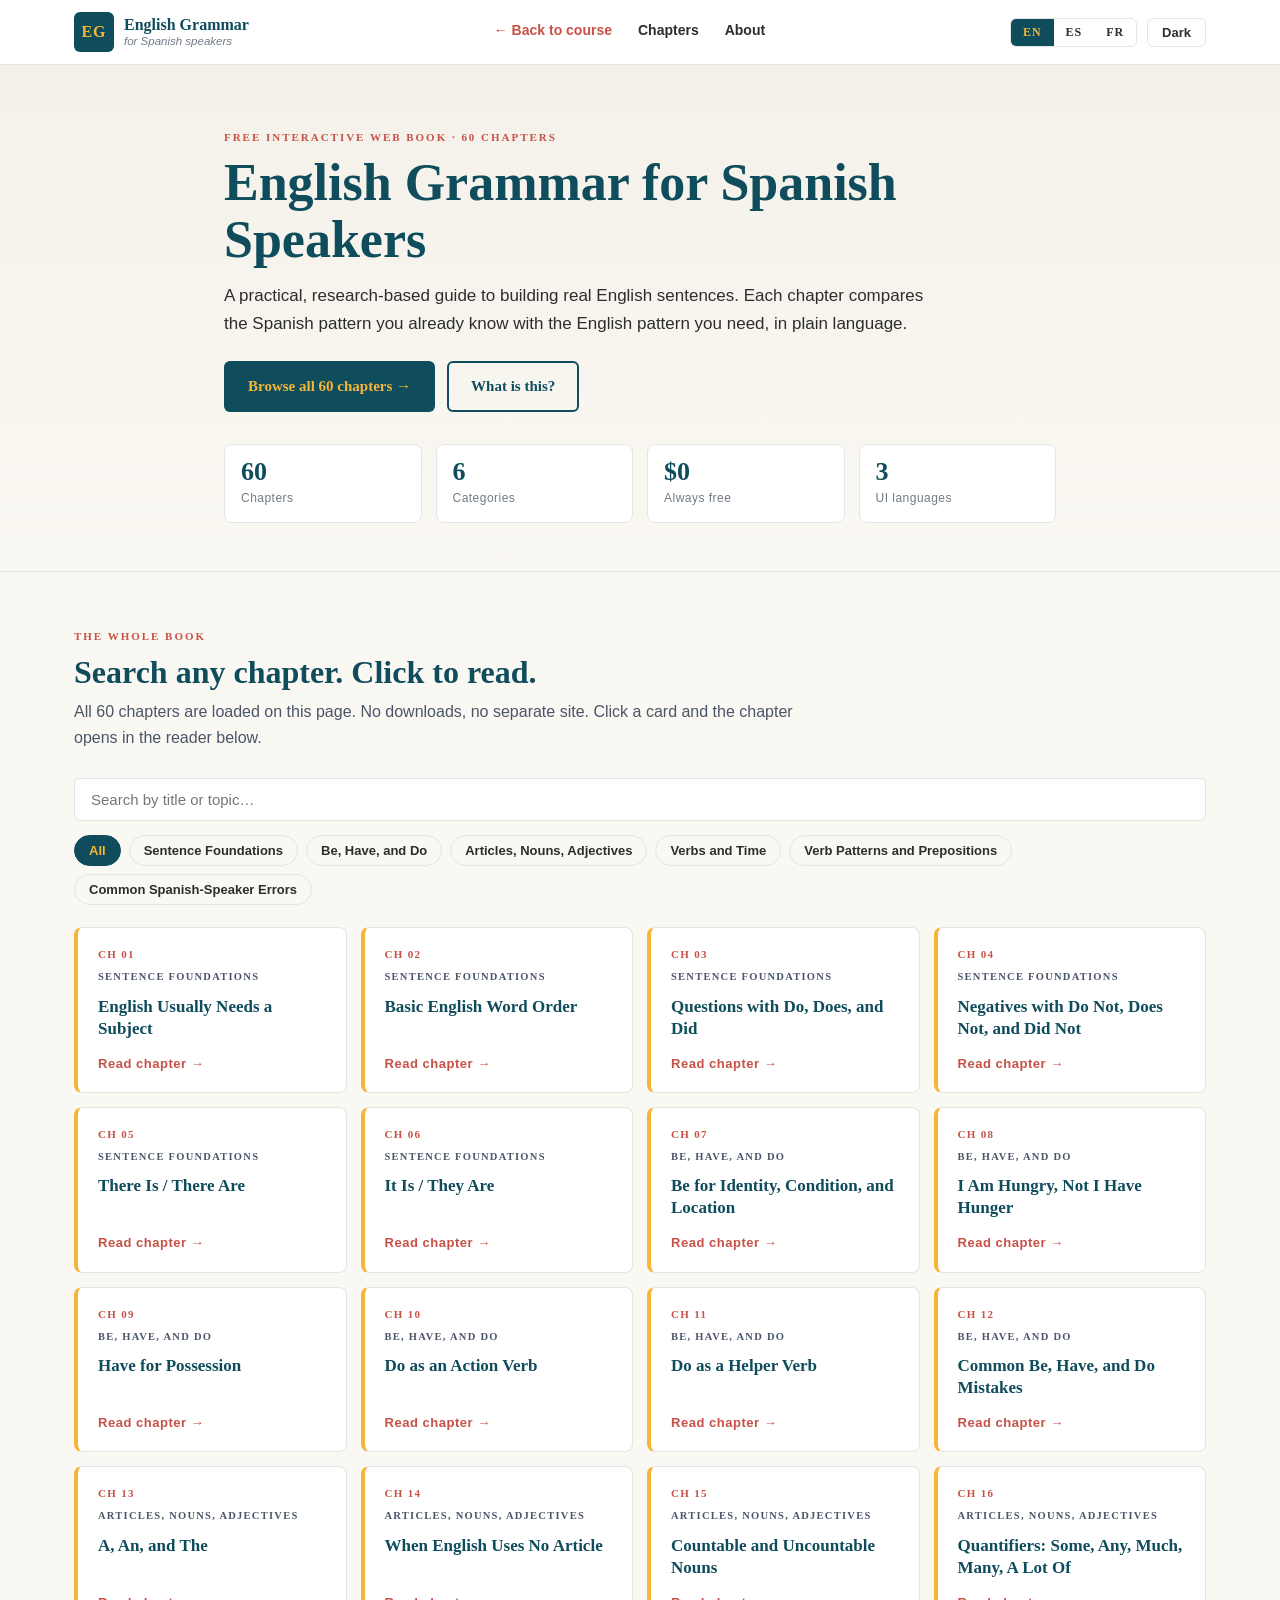
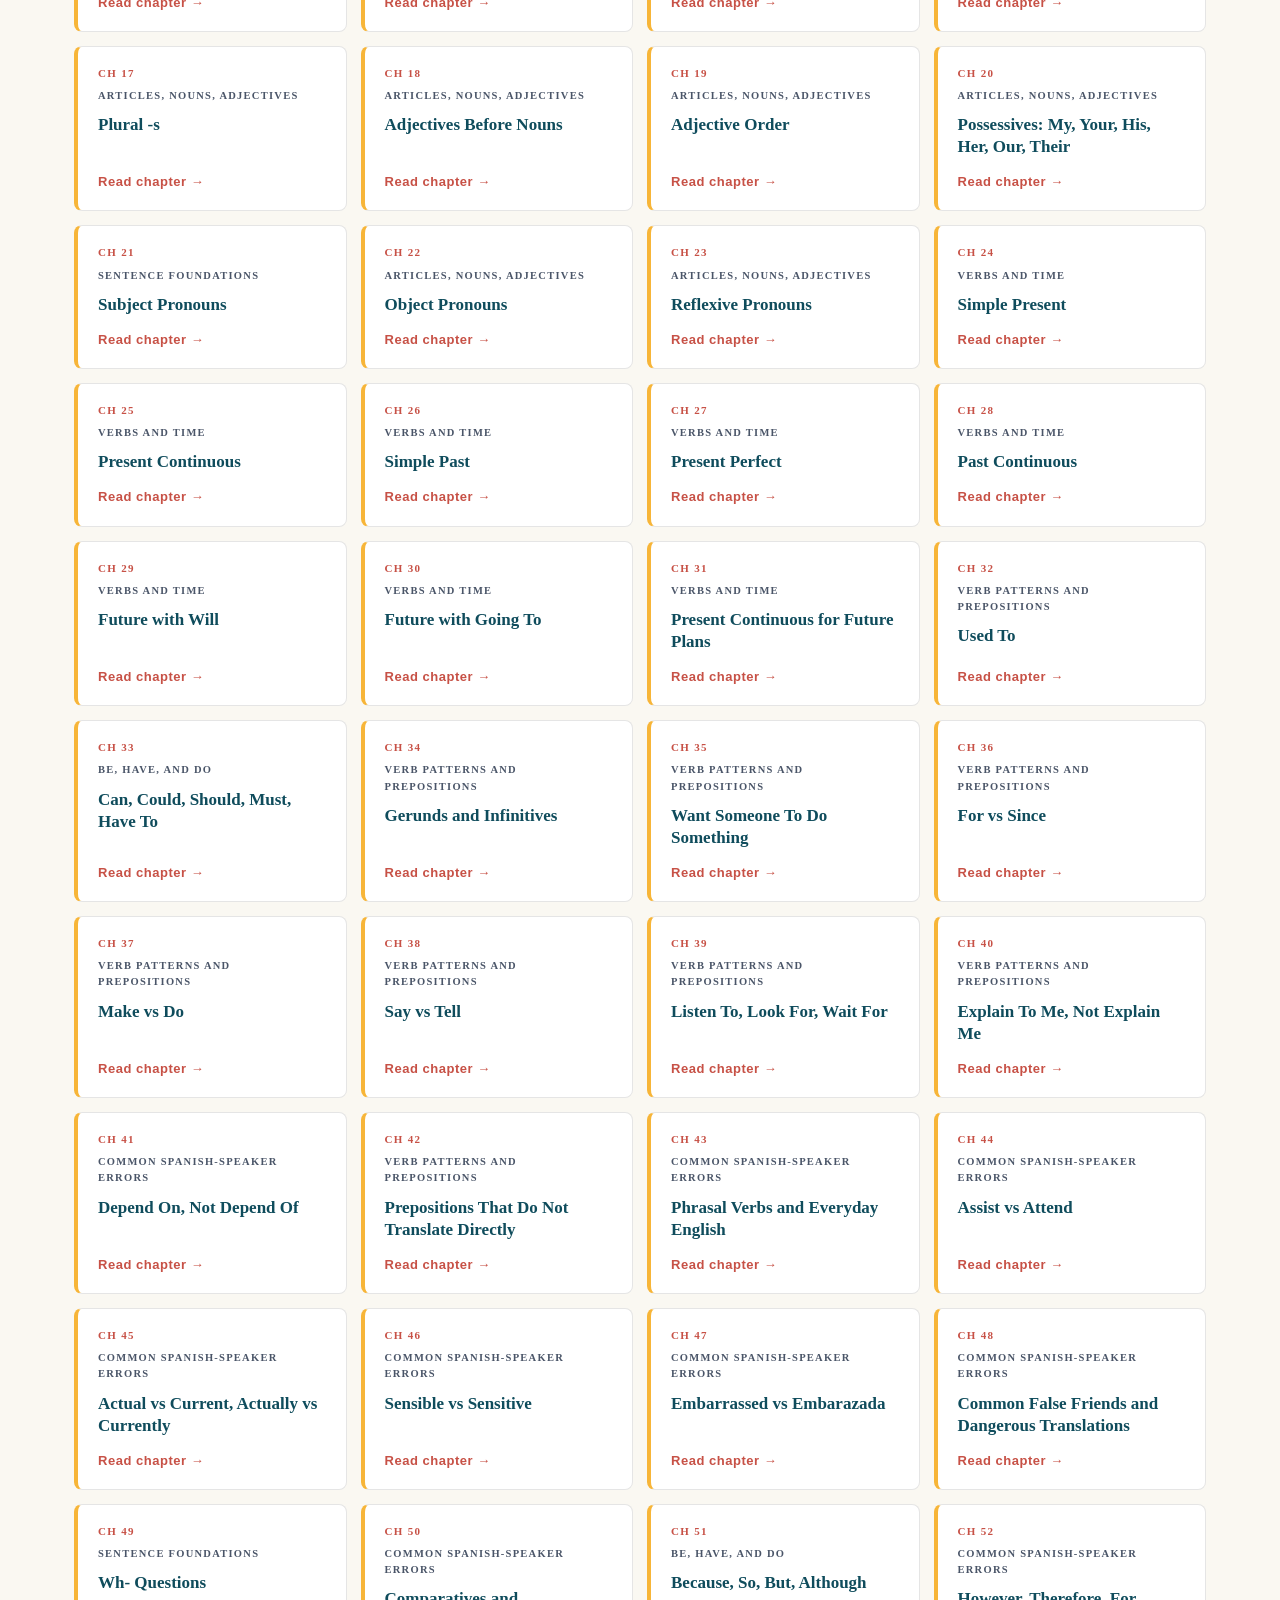
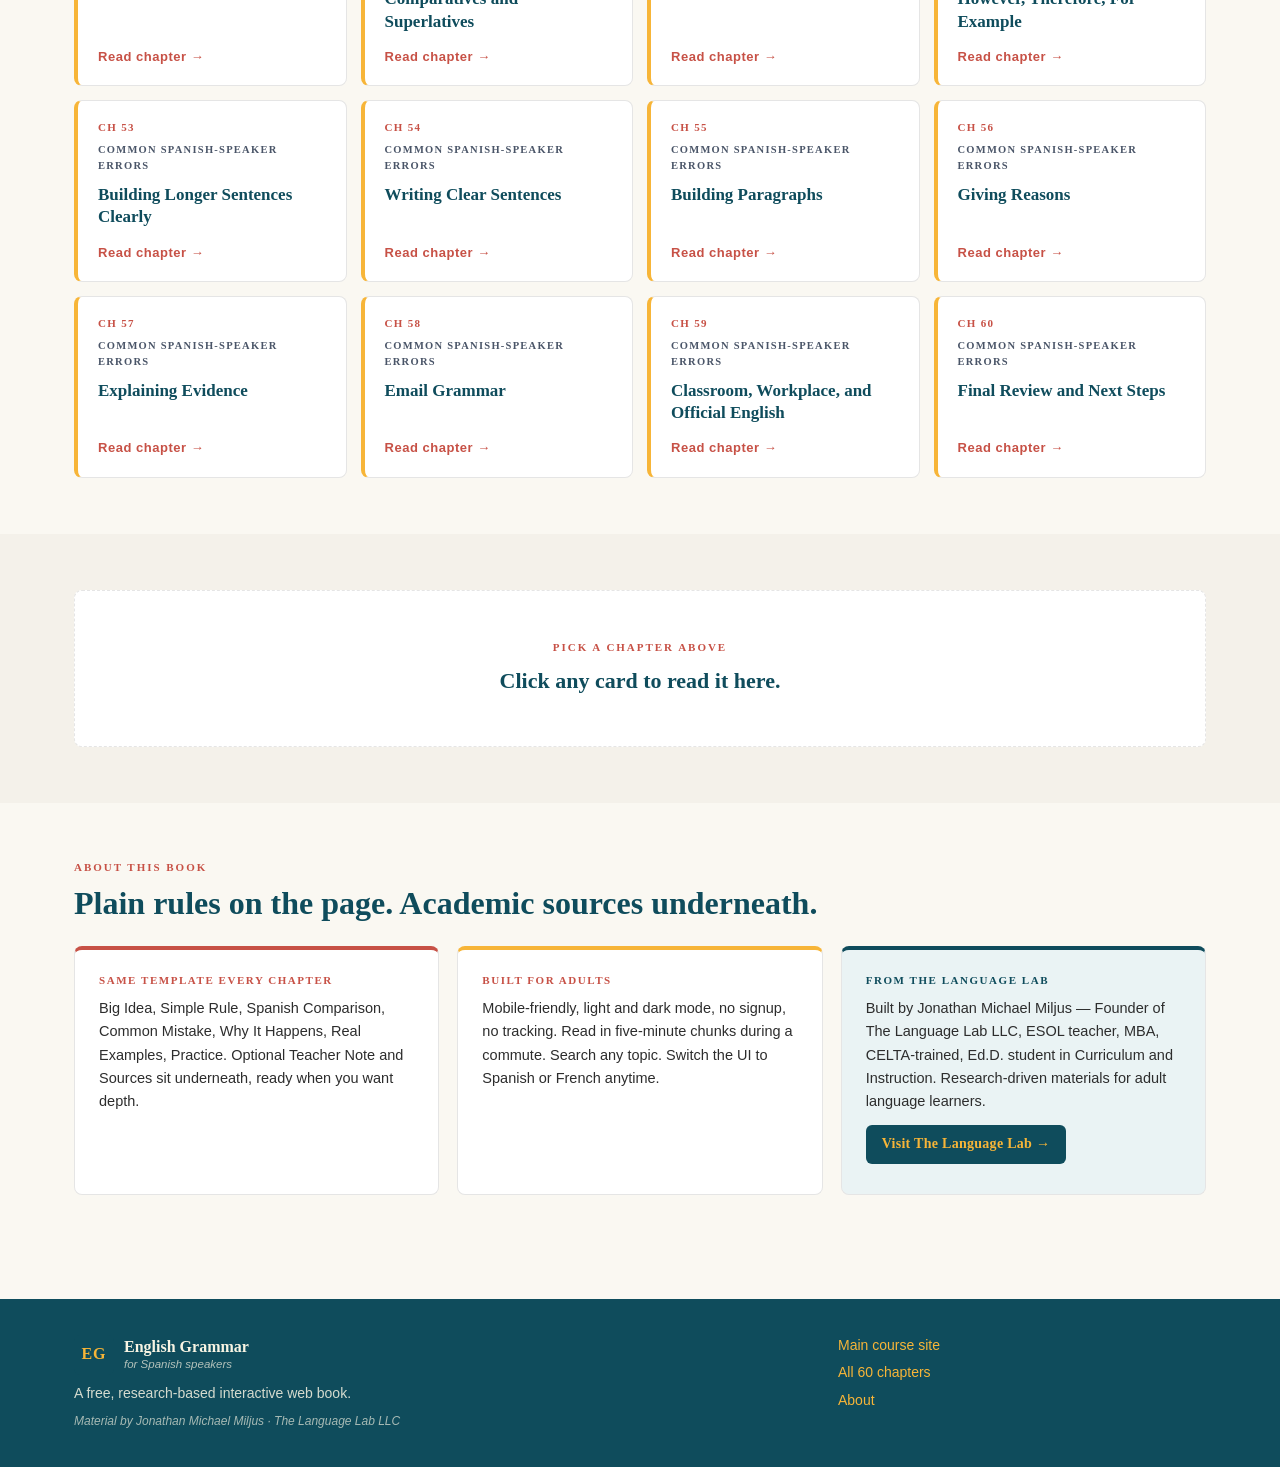
==== commit 0f2da280: "Cross-link main site and Grammar Book; feature Language Lab in About" ====
--- a/grammar/index.html
+++ b/grammar/index.html
@@ -158,9 +158,17 @@
              data-es="Amigable con celular, modos claro y oscuro, sin registro, sin seguimiento. Léelo en pedazos de cinco minutos. Cambia la interfaz a español o francés cuando quieras."
              data-fr="Adapté mobile, modes clair et sombre, sans inscription, sans suivi. Lisez par sessions de cinq minutes. Basculez l'interface en espagnol ou français.">Mobile-friendly, light and dark mode, no signup, no tracking. Read in five-minute chunks during a commute. Search any topic. Switch the UI to Spanish or French anytime.</p>
         </article>
-        <article class="about-card">
-          <span class="card-label" data-en="Author" data-es="Autor" data-fr="Auteur">Author</span>
-          <p>Jonathan Michael Miljus. Founder, The Language Lab LLC. Social Science and ESOL teacher. Ed.D. student in Curriculum and Instruction. MBA. CELTA-trained.</p>
+        <article class="about-card lll-card">
+          <span class="card-label" data-en="From The Language Lab" data-es="De The Language Lab" data-fr="Du Language Lab">From The Language Lab</span>
+          <p data-en="Built by Jonathan Michael Miljus — Founder of The Language Lab LLC, ESOL teacher, MBA, CELTA-trained, Ed.D. student in Curriculum and Instruction. Research-driven materials for adult language learners."
+             data-es="Creado por Jonathan Michael Miljus — Fundador de The Language Lab LLC, profesor ESOL, MBA, formación CELTA, doctorando en Currículo e Instrucción. Materiales basados en investigación para adultos."
+             data-fr="Créé par Jonathan Michael Miljus — Fondateur de The Language Lab LLC, enseignant ESOL, MBA, formation CELTA, doctorant en Curriculum et Instruction. Ressources fondées sur la recherche pour adultes.">Built by Jonathan Michael Miljus — Founder of The Language Lab LLC, ESOL teacher, MBA, CELTA-trained, Ed.D. student in Curriculum and Instruction. Research-driven materials for adult language learners.</p>
+          <p class="lll-link-row">
+            <a href="https://jonathanmiljus.github.io/TheLanguageLabLLC/" target="_blank" rel="noopener" class="lll-link"
+               data-en="Visit The Language Lab →"
+               data-es="Visita The Language Lab →"
+               data-fr="Visiter The Language Lab →">Visit The Language Lab →</a>
+          </p>
         </article>
       </div>
     </div>
--- a/grammar/styles.css
+++ b/grammar/styles.css
@@ -427,7 +427,21 @@
   font-size: 11px; font-weight: 700; letter-spacing: 0.14em;
   text-transform: uppercase; color: var(--coral); margin-bottom: 8px;
 }
-.about-card p { color: var(--text); font-size: 14.5px; line-height: 1.6; margin: 0; }
+.about-card p { color: var(--text); font-size: 14.5px; line-height: 1.6; margin: 0 0 8px; }
+.about-card.lll-card { border-top-color: var(--navy); background: var(--research); }
+[data-theme="dark"] .about-card.lll-card { background: rgba(15,76,92,0.20); }
+.about-card.lll-card .card-label { color: var(--navy); }
+[data-theme="dark"] .about-card.lll-card .card-label { color: var(--gold); }
+.lll-link-row { margin-top: 12px !important; }
+.lll-link {
+  display: inline-block;
+  background: var(--navy); color: var(--gold);
+  padding: 8px 16px; border-radius: 6px;
+  text-decoration: none; font-family: Georgia, serif;
+  font-weight: 700; font-size: 14px; letter-spacing: 0.02em;
+  transition: background 0.15s, transform 0.15s;
+}
+.lll-link:hover { background: var(--coral); color: var(--cream); transform: translateY(-1px); }
 
 /* ===== FOOTER ===== */
 .site-footer {
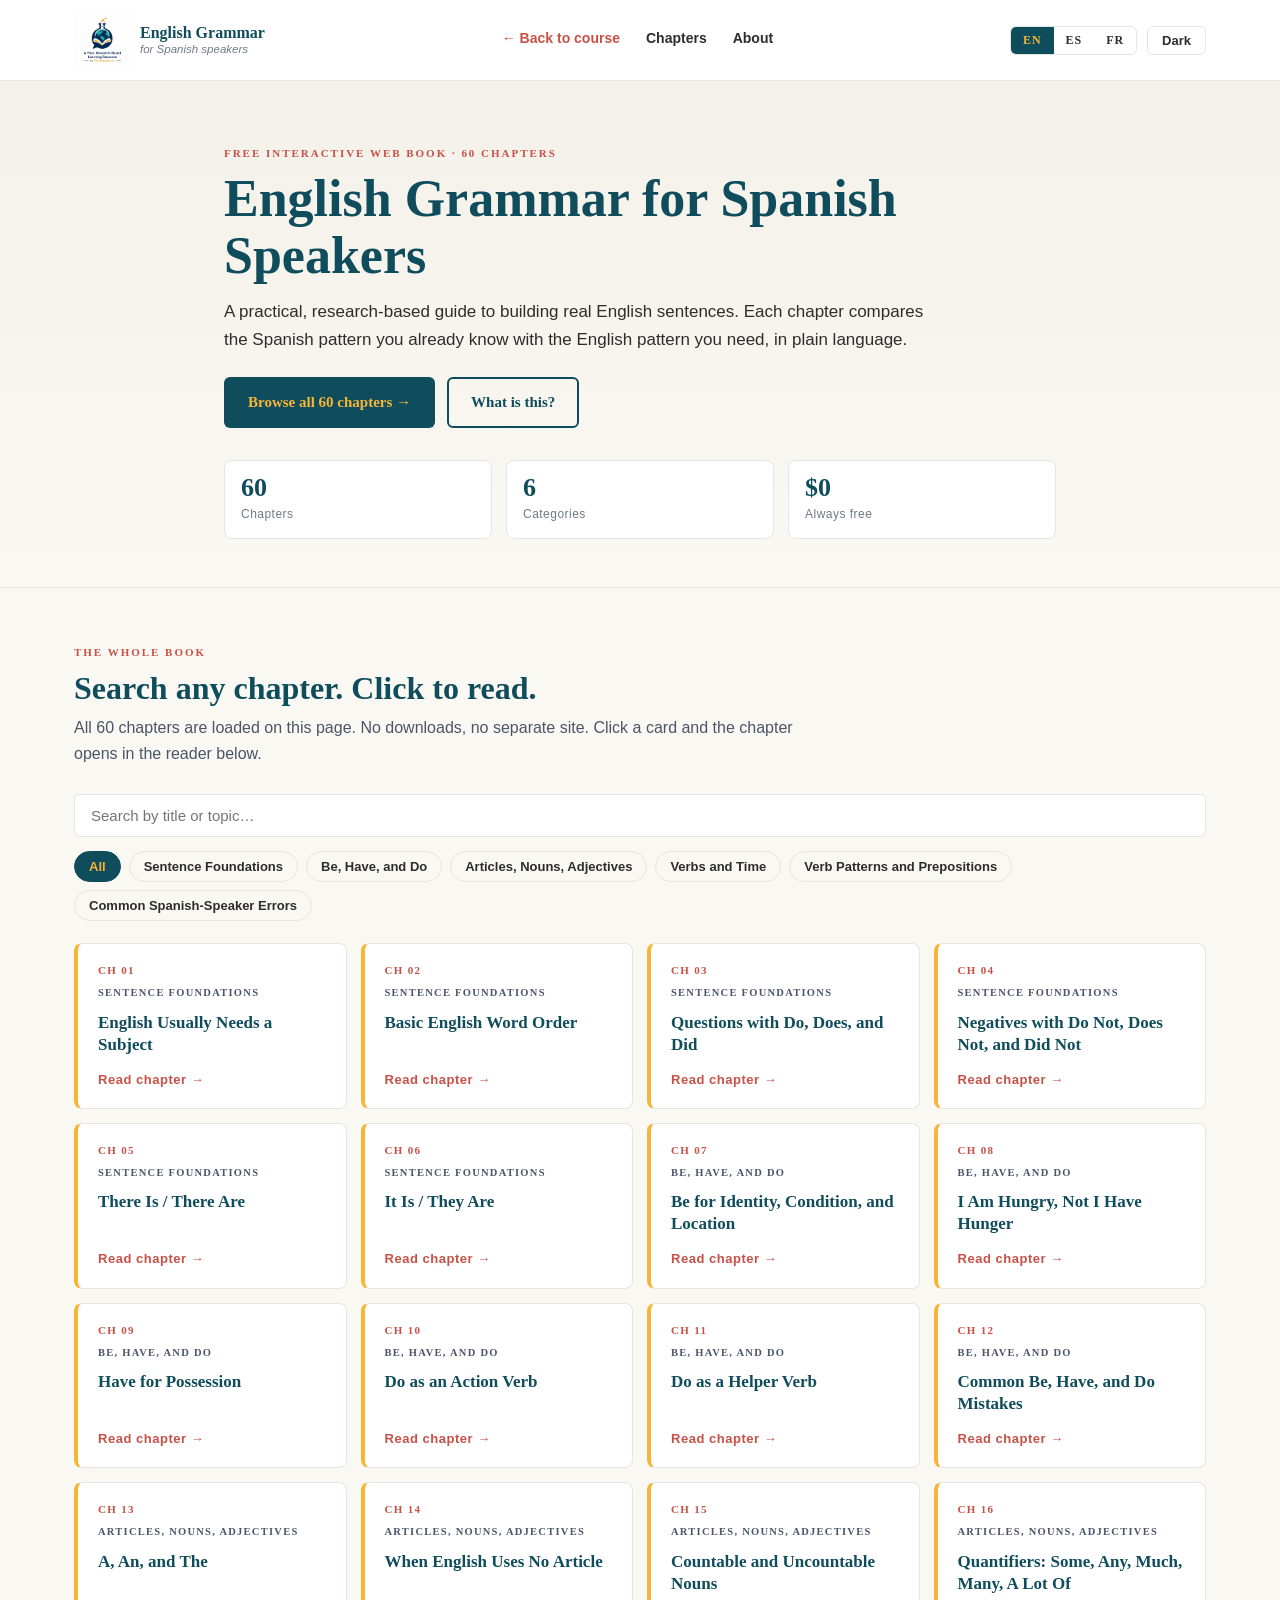
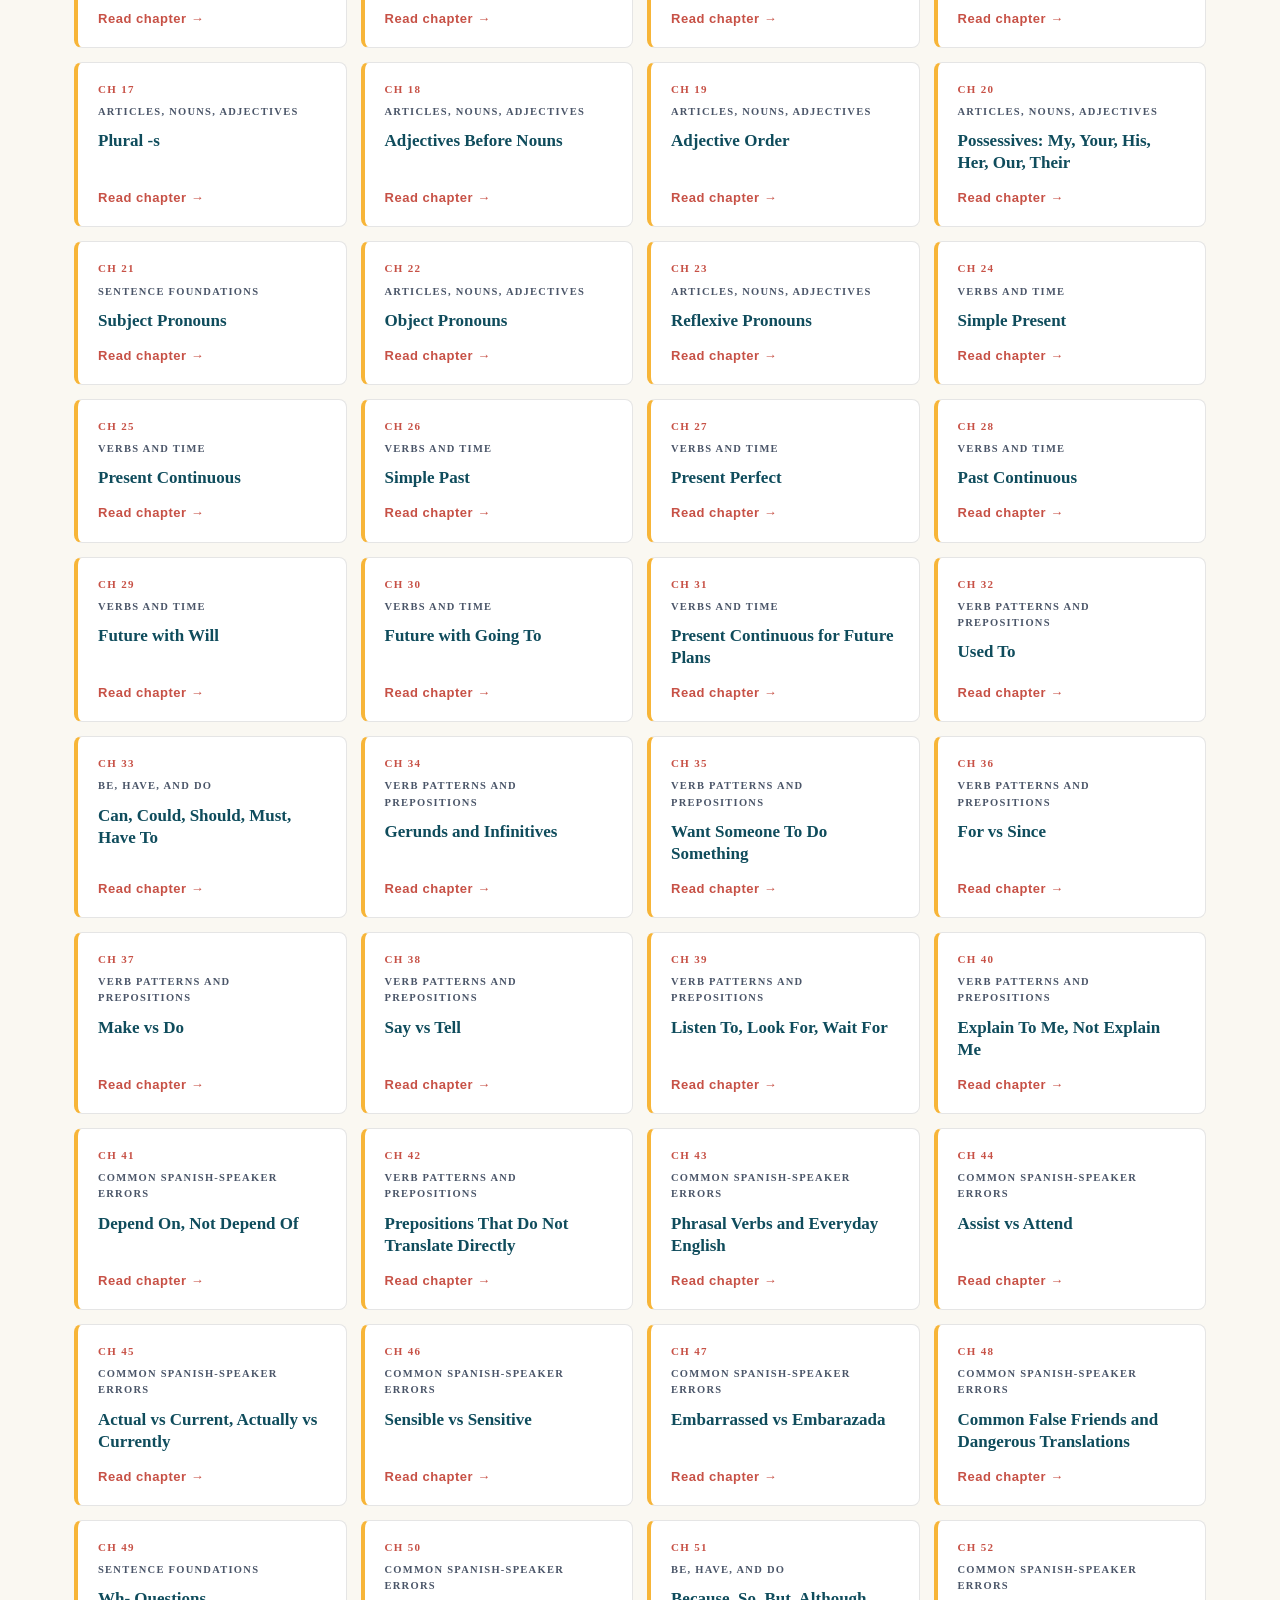
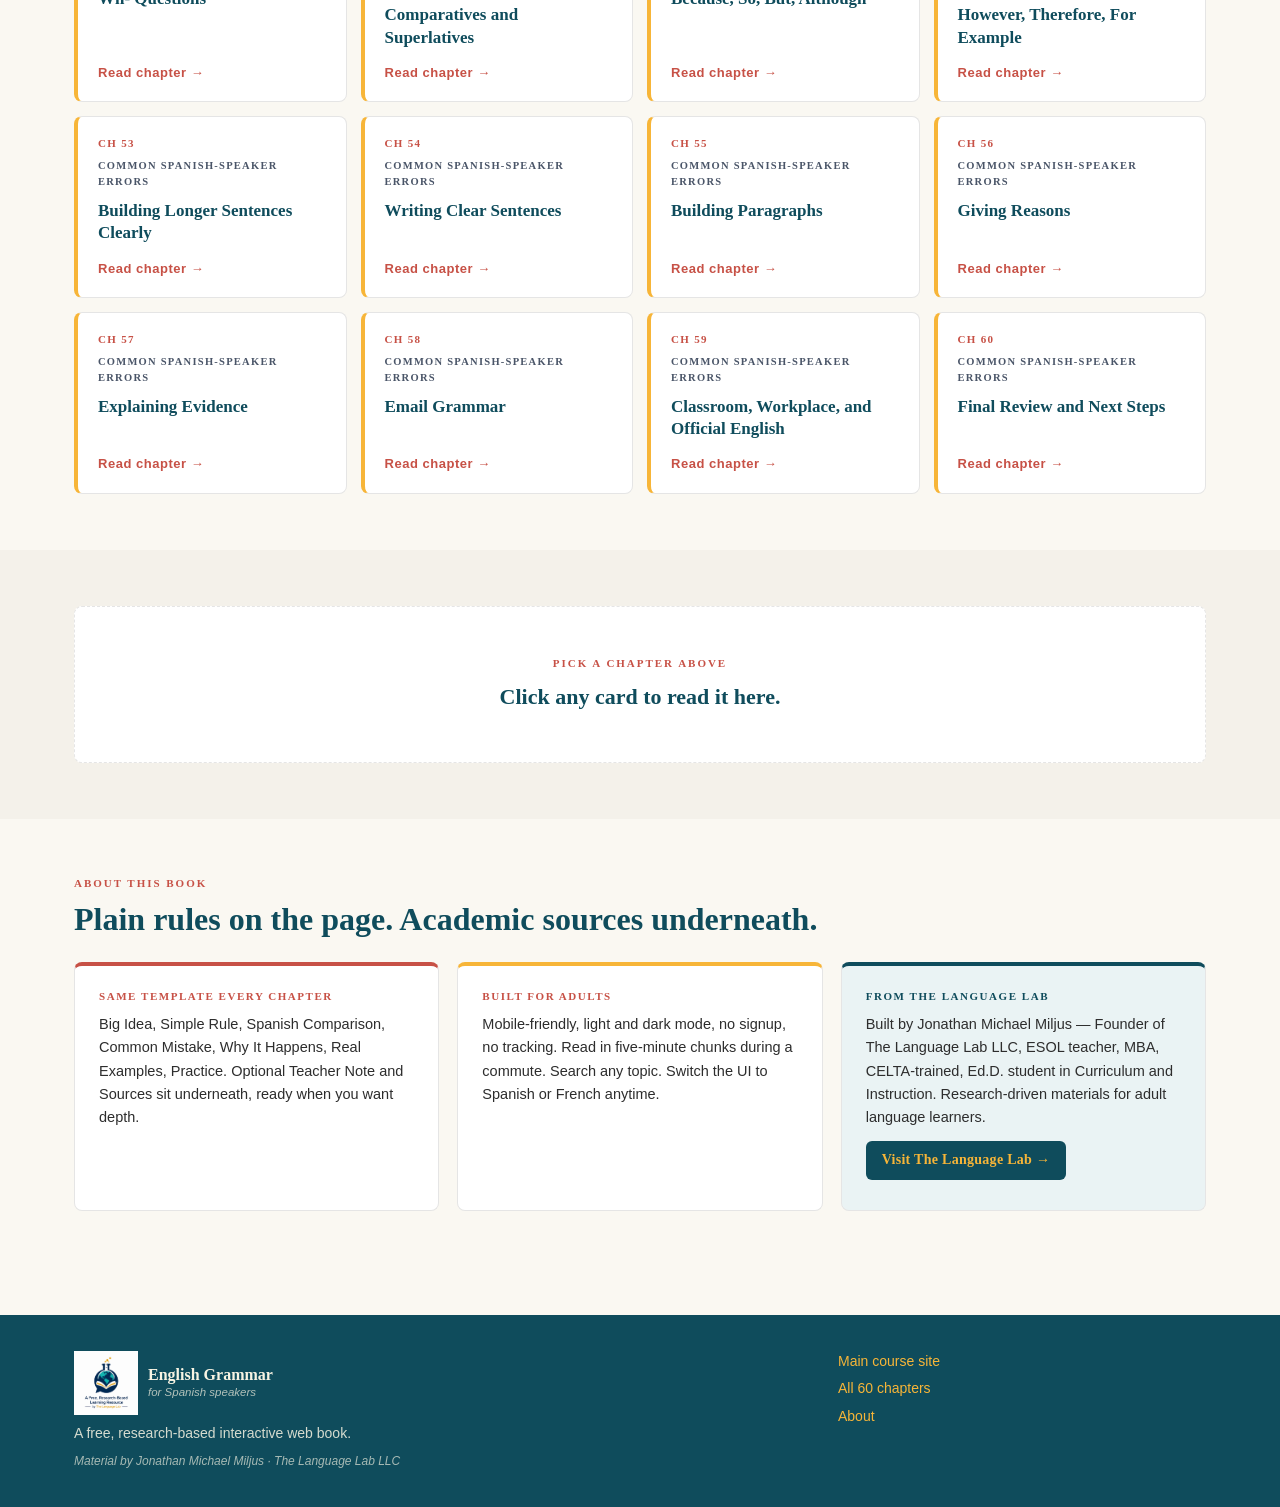
==== commit a16377e8: "Use Language Lab logo as brand mark; remove UI-languages stat" ====
--- a/grammar/index.html
+++ b/grammar/index.html
@@ -13,7 +13,7 @@
 <header class="site-header">
   <div class="nav-shell">
     <a class="brand" href="#home" aria-label="Grammar Book home">
-      <span class="brand-mark">EG</span>
+      <img class="brand-mark-img" src="free-resource.png" alt="A free, research-based learning resource by The Language Lab">
       <span class="brand-copy">
         <span class="brand-title" data-en="English Grammar" data-es="Gramática Inglesa" data-fr="Grammaire Anglaise">English Grammar</span>
         <span class="brand-subtitle" data-en="for Spanish speakers" data-es="para hispanohablantes" data-fr="pour hispanophones">for Spanish speakers</span>
@@ -66,7 +66,6 @@
         <li><strong>60</strong><span data-en="Chapters" data-es="Capítulos" data-fr="Chapitres">Chapters</span></li>
         <li><strong>6</strong><span data-en="Categories" data-es="Categorías" data-fr="Catégories">Categories</span></li>
         <li><strong>$0</strong><span data-en="Always free" data-es="Siempre gratis" data-fr="Toujours gratuit">Always free</span></li>
-        <li><strong>3</strong><span data-en="UI languages" data-es="Idiomas UI" data-fr="Langues UI">UI languages</span></li>
       </ul>
     </div>
   </section>
@@ -179,7 +178,7 @@
   <div class="container footer-grid">
     <div>
       <a class="brand footer-brand" href="#home">
-        <span class="brand-mark">EG</span>
+        <img class="brand-mark-img" src="free-resource.png" alt="A free, research-based learning resource by The Language Lab">
         <span class="brand-copy">
           <span class="brand-title">English Grammar</span>
           <span class="brand-subtitle">for Spanish speakers</span>
--- a/grammar/styles.css
+++ b/grammar/styles.css
@@ -81,6 +81,10 @@
   letter-spacing: 0.06em;
   flex-shrink: 0;
 }
+.brand-mark-img {
+  height: 56px; width: auto; display: block; flex-shrink: 0;
+}
+.site-footer .brand-mark-img { height: 64px; }
 .brand-copy { display: flex; flex-direction: column; line-height: 1.05; }
 .brand-title { font-family: Georgia, serif; font-weight: 700; font-size: 16px; color: var(--navy); }
 [data-theme="dark"] .brand-title { color: var(--gold); }
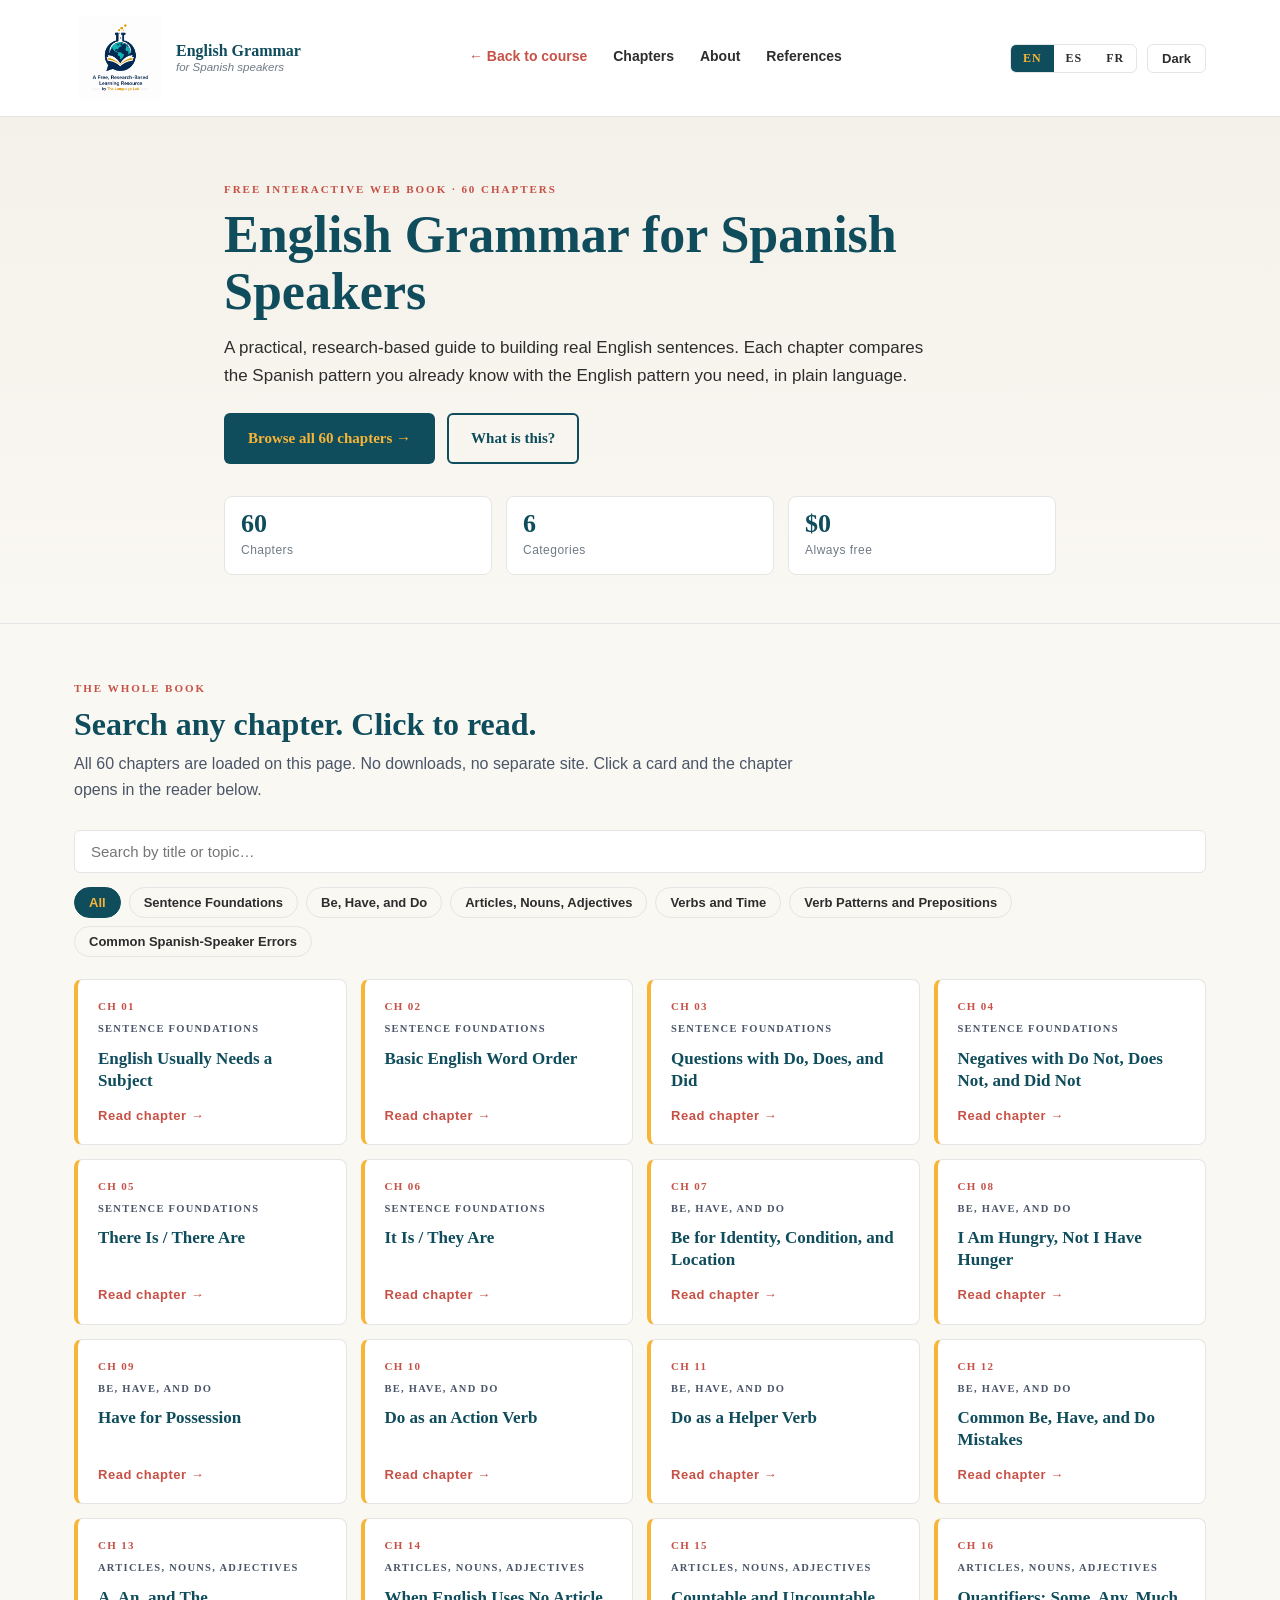
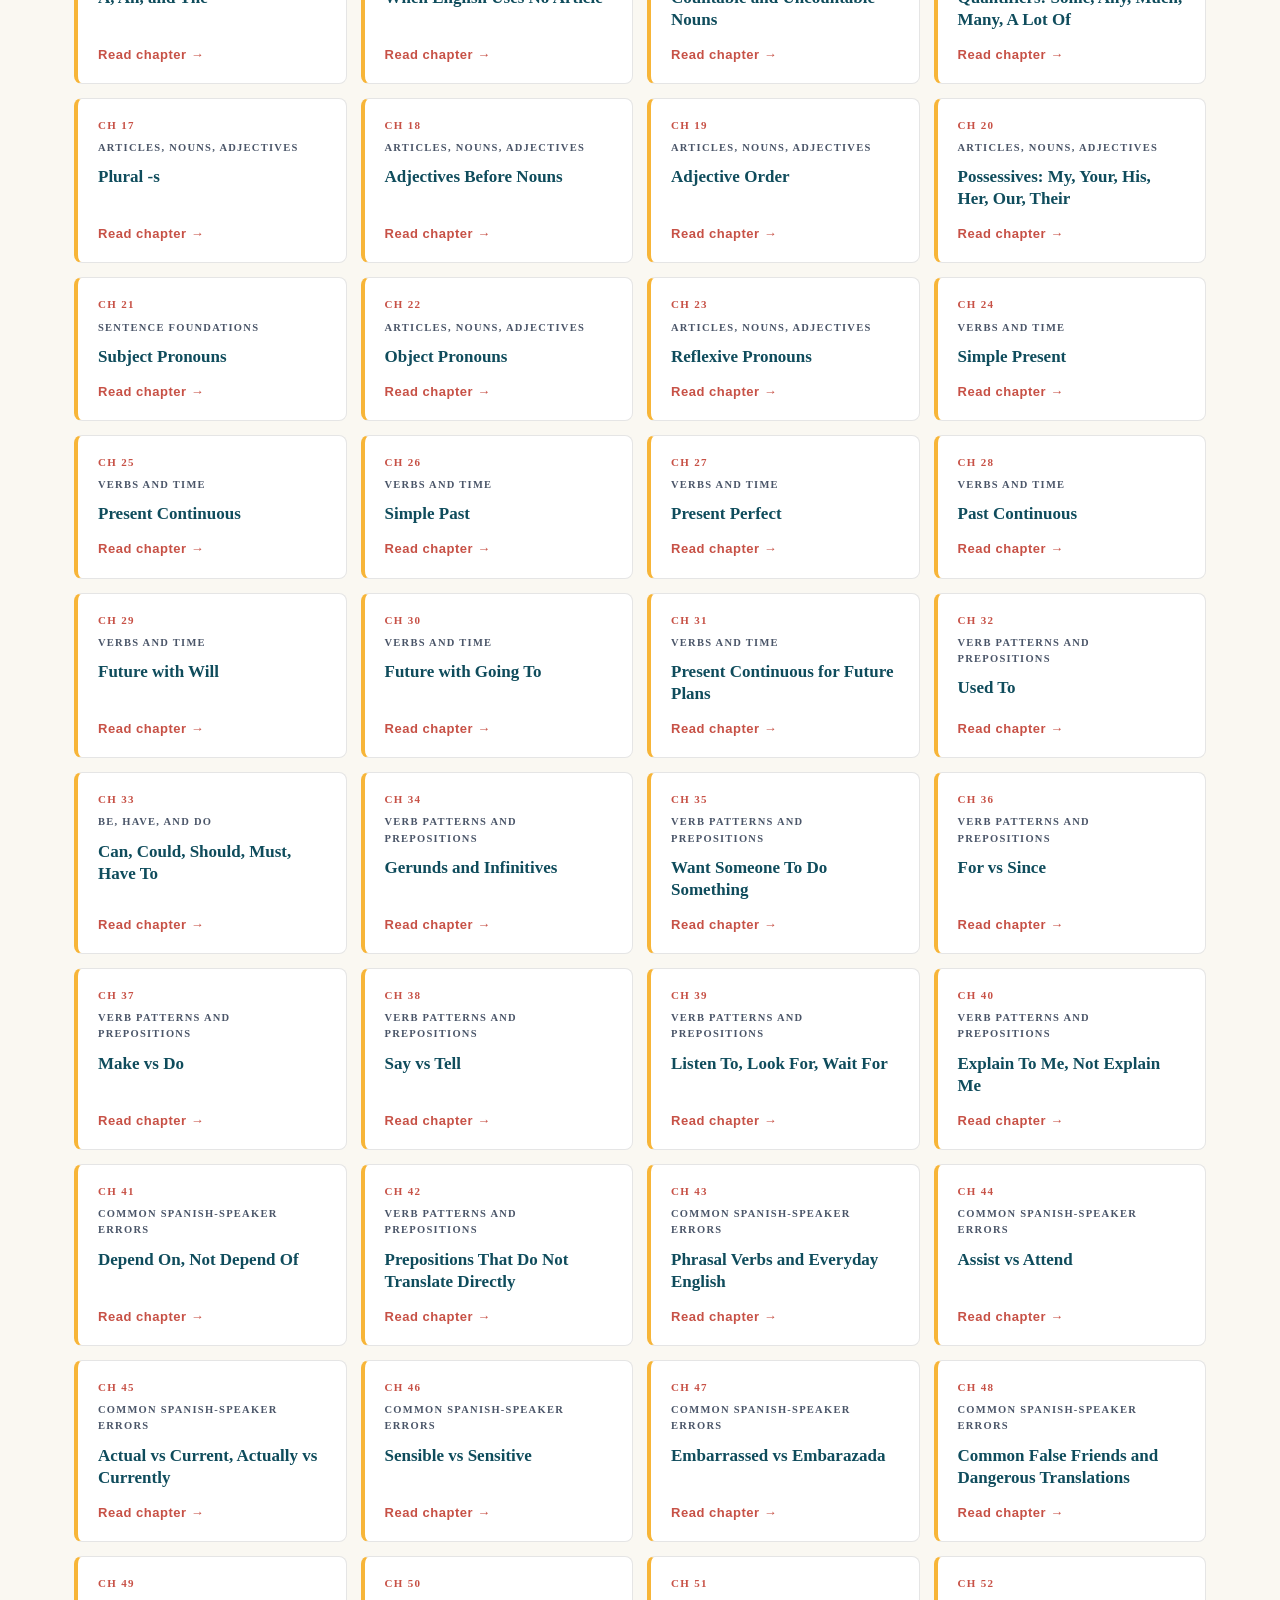
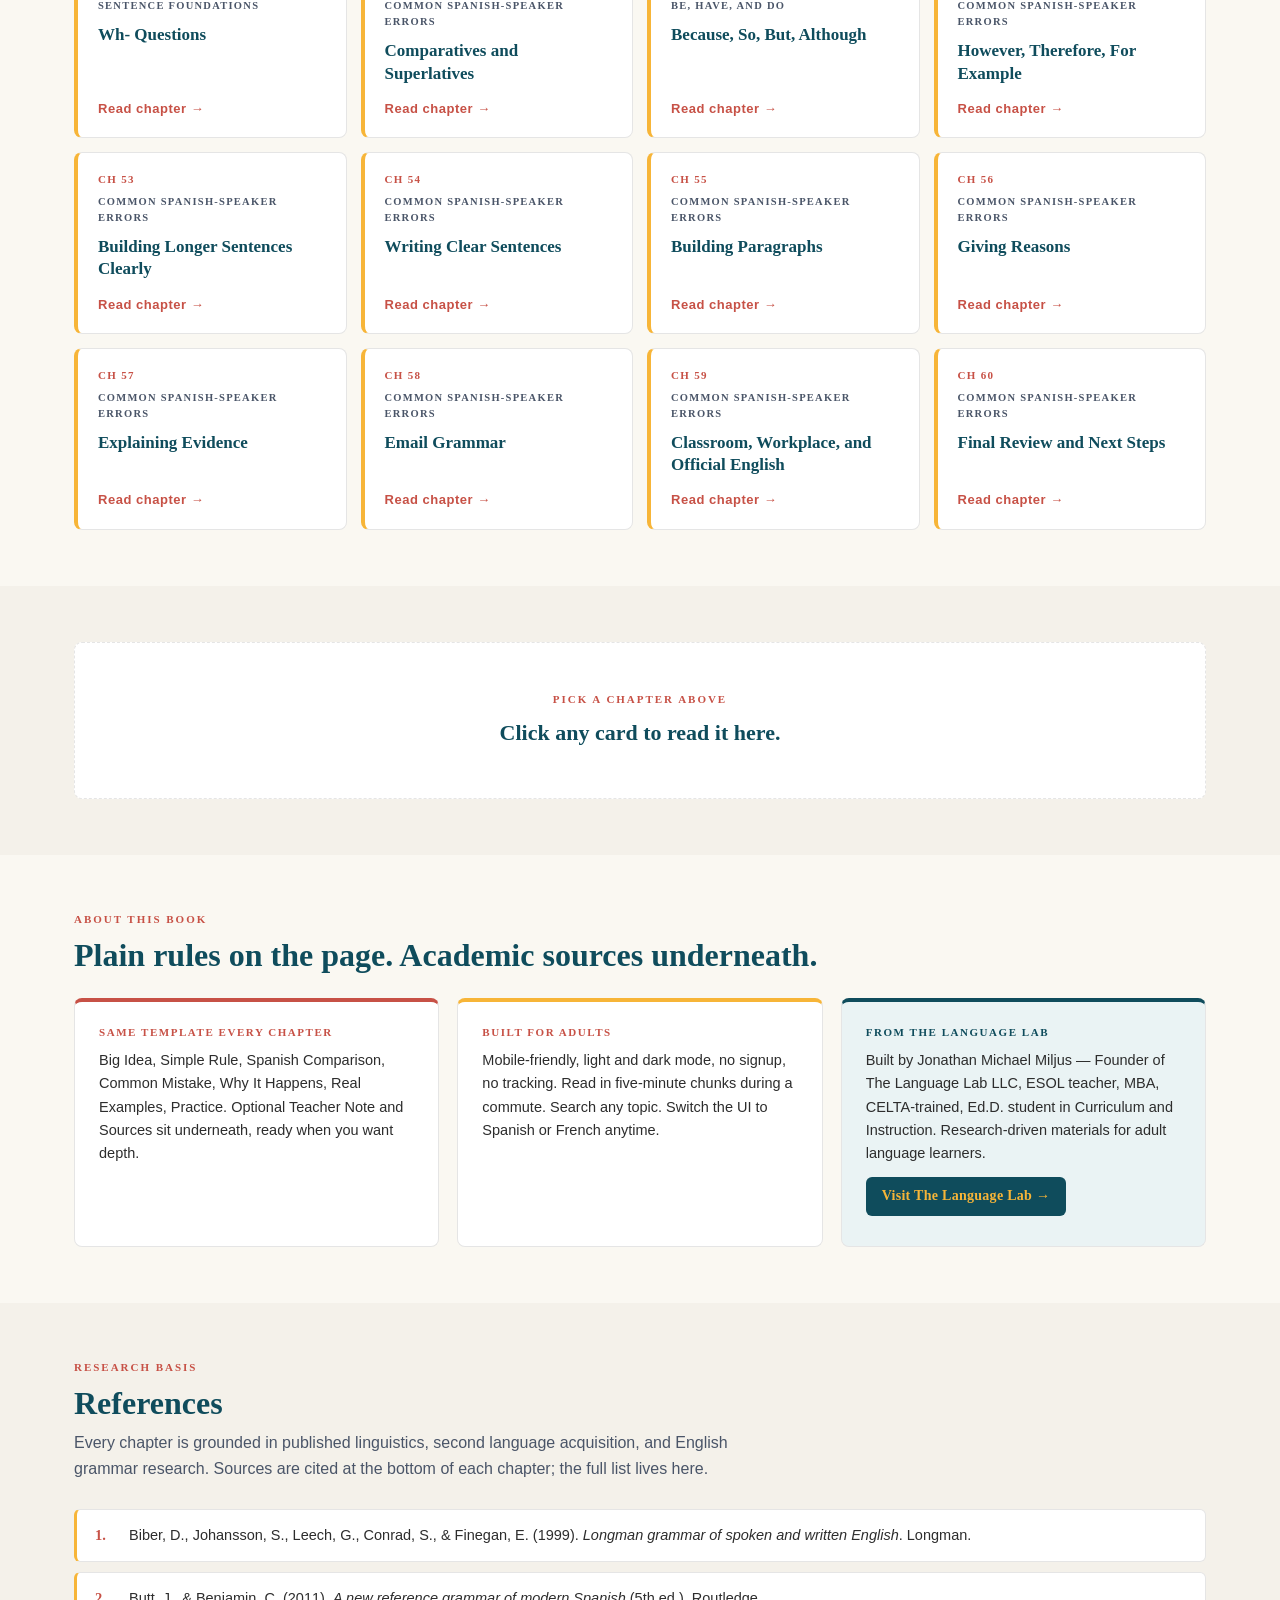
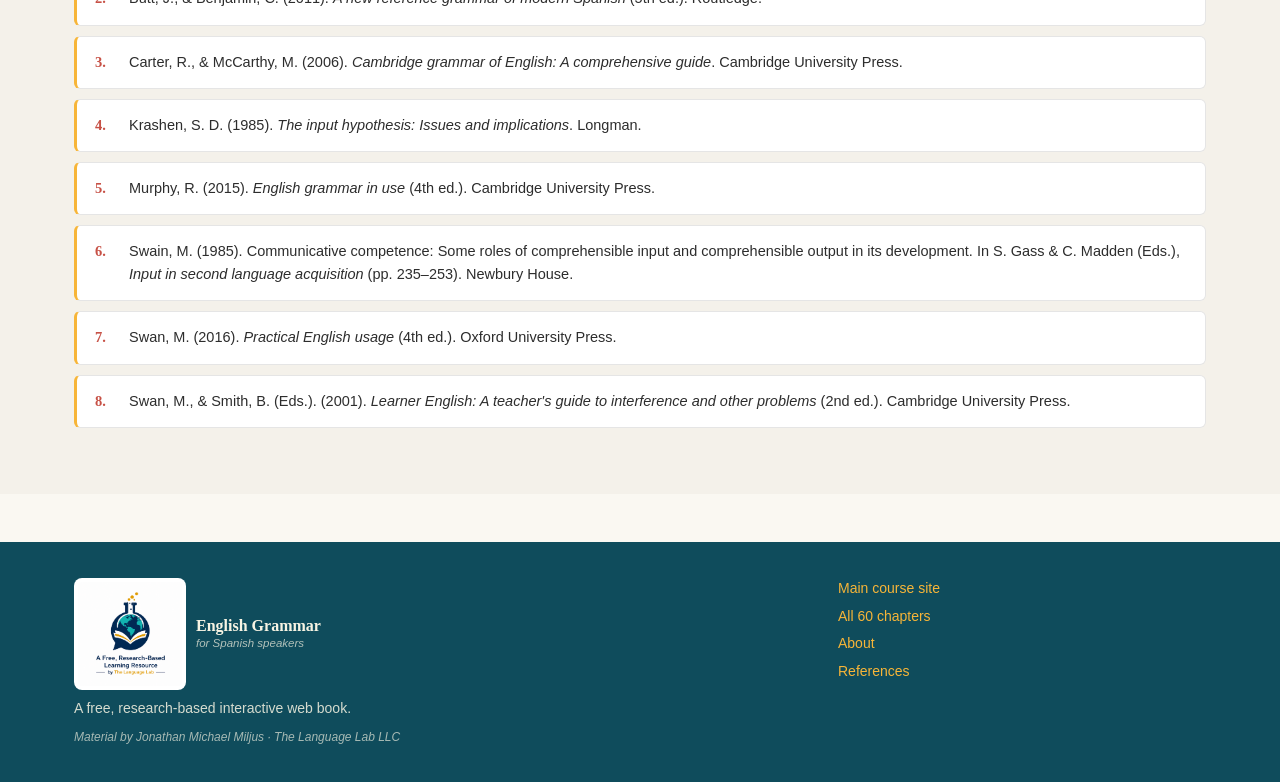
==== commit e5b325c6: "Add APA References pages: full reference list on Grammar Book and main site Grammar Book: consolidat" ====
--- a/grammar/index.html
+++ b/grammar/index.html
@@ -24,6 +24,7 @@
       <a href="../" class="back-link" data-en="← Back to course" data-es="← Volver al curso" data-fr="← Retour au cours">← Back to course</a>
       <a href="#lessons" data-en="Chapters" data-es="Capítulos" data-fr="Chapitres">Chapters</a>
       <a href="#about" data-en="About" data-es="Acerca de" data-fr="À propos">About</a>
+      <a href="#references" data-en="References" data-es="Referencias" data-fr="Références">References</a>
     </nav>
 
     <div class="nav-actions">
@@ -172,6 +173,29 @@
       </div>
     </div>
   </section>
+
+  <section class="section references" id="references">
+    <div class="container">
+      <p class="eyebrow" data-en="Research basis" data-es="Base de investigación" data-fr="Base de recherche">Research basis</p>
+      <h2 data-en="References"
+          data-es="Referencias"
+          data-fr="Références">References</h2>
+      <p class="lead"
+         data-en="Every chapter is grounded in published linguistics, second language acquisition, and English grammar research. Sources are cited at the bottom of each chapter; the full list lives here."
+         data-es="Cada capítulo se basa en investigación publicada de lingüística, adquisición de segundas lenguas y gramática inglesa. Las fuentes aparecen al final de cada capítulo; la lista completa está aquí."
+         data-fr="Chaque chapitre s'appuie sur des recherches publiées en linguistique, acquisition d'une seconde langue et grammaire anglaise. Les sources figurent au bas de chaque chapitre ; la liste complète se trouve ici.">Every chapter is grounded in published linguistics, second language acquisition, and English grammar research. Sources are cited at the bottom of each chapter; the full list lives here.</p>
+      <ol class="ref-list">
+        <li>Biber, D., Johansson, S., Leech, G., Conrad, S., &amp; Finegan, E. (1999). <em>Longman grammar of spoken and written English</em>. Longman.</li>
+        <li>Butt, J., &amp; Benjamin, C. (2011). <em>A new reference grammar of modern Spanish</em> (5th ed.). Routledge.</li>
+        <li>Carter, R., &amp; McCarthy, M. (2006). <em>Cambridge grammar of English: A comprehensive guide</em>. Cambridge University Press.</li>
+        <li>Krashen, S. D. (1985). <em>The input hypothesis: Issues and implications</em>. Longman.</li>
+        <li>Murphy, R. (2015). <em>English grammar in use</em> (4th ed.). Cambridge University Press.</li>
+        <li>Swain, M. (1985). Communicative competence: Some roles of comprehensible input and comprehensible output in its development. In S. Gass &amp; C. Madden (Eds.), <em>Input in second language acquisition</em> (pp. 235–253). Newbury House.</li>
+        <li>Swan, M. (2016). <em>Practical English usage</em> (4th ed.). Oxford University Press.</li>
+        <li>Swan, M., &amp; Smith, B. (Eds.). (2001). <em>Learner English: A teacher's guide to interference and other problems</em> (2nd ed.). Cambridge University Press.</li>
+      </ol>
+    </div>
+  </section>
 </main>
 
 <footer class="site-footer">
@@ -193,6 +217,7 @@
       <a href="../" data-en="Main course site" data-es="Sitio del curso" data-fr="Site principal">Main course site</a>
       <a href="#lessons" data-en="All 60 chapters" data-es="Los 60 capítulos" data-fr="Les 60 chapitres">All 60 chapters</a>
       <a href="#about" data-en="About" data-es="Acerca de" data-fr="À propos">About</a>
+      <a href="#references" data-en="References" data-es="Referencias" data-fr="Références">References</a>
     </nav>
   </div>
 </footer>
--- a/grammar/styles.css
+++ b/grammar/styles.css
@@ -82,9 +82,14 @@
   flex-shrink: 0;
 }
 .brand-mark-img {
-  height: 56px; width: auto; display: block; flex-shrink: 0;
-}
-.site-footer .brand-mark-img { height: 64px; }
+  height: 92px; width: auto; display: block; flex-shrink: 0;
+  background: #fff; border-radius: 8px; padding: 4px;
+}
+.site-footer .brand-mark-img { height: 112px; }
+@media (max-width: 800px) {
+  .brand-mark-img { height: 70px; }
+  .site-footer .brand-mark-img { height: 92px; }
+}
 .brand-copy { display: flex; flex-direction: column; line-height: 1.05; }
 .brand-title { font-family: Georgia, serif; font-weight: 700; font-size: 16px; color: var(--navy); }
 [data-theme="dark"] .brand-title { color: var(--gold); }
@@ -447,6 +452,31 @@
 }
 .lll-link:hover { background: var(--coral); color: var(--cream); transform: translateY(-1px); }
 
+/* ===== REFERENCES ===== */
+.references { background: var(--surface-alt); }
+.ref-list {
+  list-style: none; padding: 0; margin: 0;
+  counter-reset: ref;
+}
+.ref-list li {
+  counter-increment: ref;
+  background: var(--surface); border: 1px solid var(--border);
+  border-left: 3px solid var(--gold);
+  border-radius: 6px;
+  padding: 14px 18px 14px 52px;
+  margin-bottom: 10px;
+  font-size: 14.5px; line-height: 1.6;
+  position: relative;
+  text-indent: 0;
+}
+.ref-list li::before {
+  content: counter(ref) ".";
+  position: absolute; left: 18px; top: 14px;
+  font-family: Georgia, serif; font-weight: 700;
+  color: var(--coral); font-size: 14.5px;
+}
+.ref-list li em { font-style: italic; }
+
 /* ===== FOOTER ===== */
 .site-footer {
   background: var(--navy); color: var(--cream);
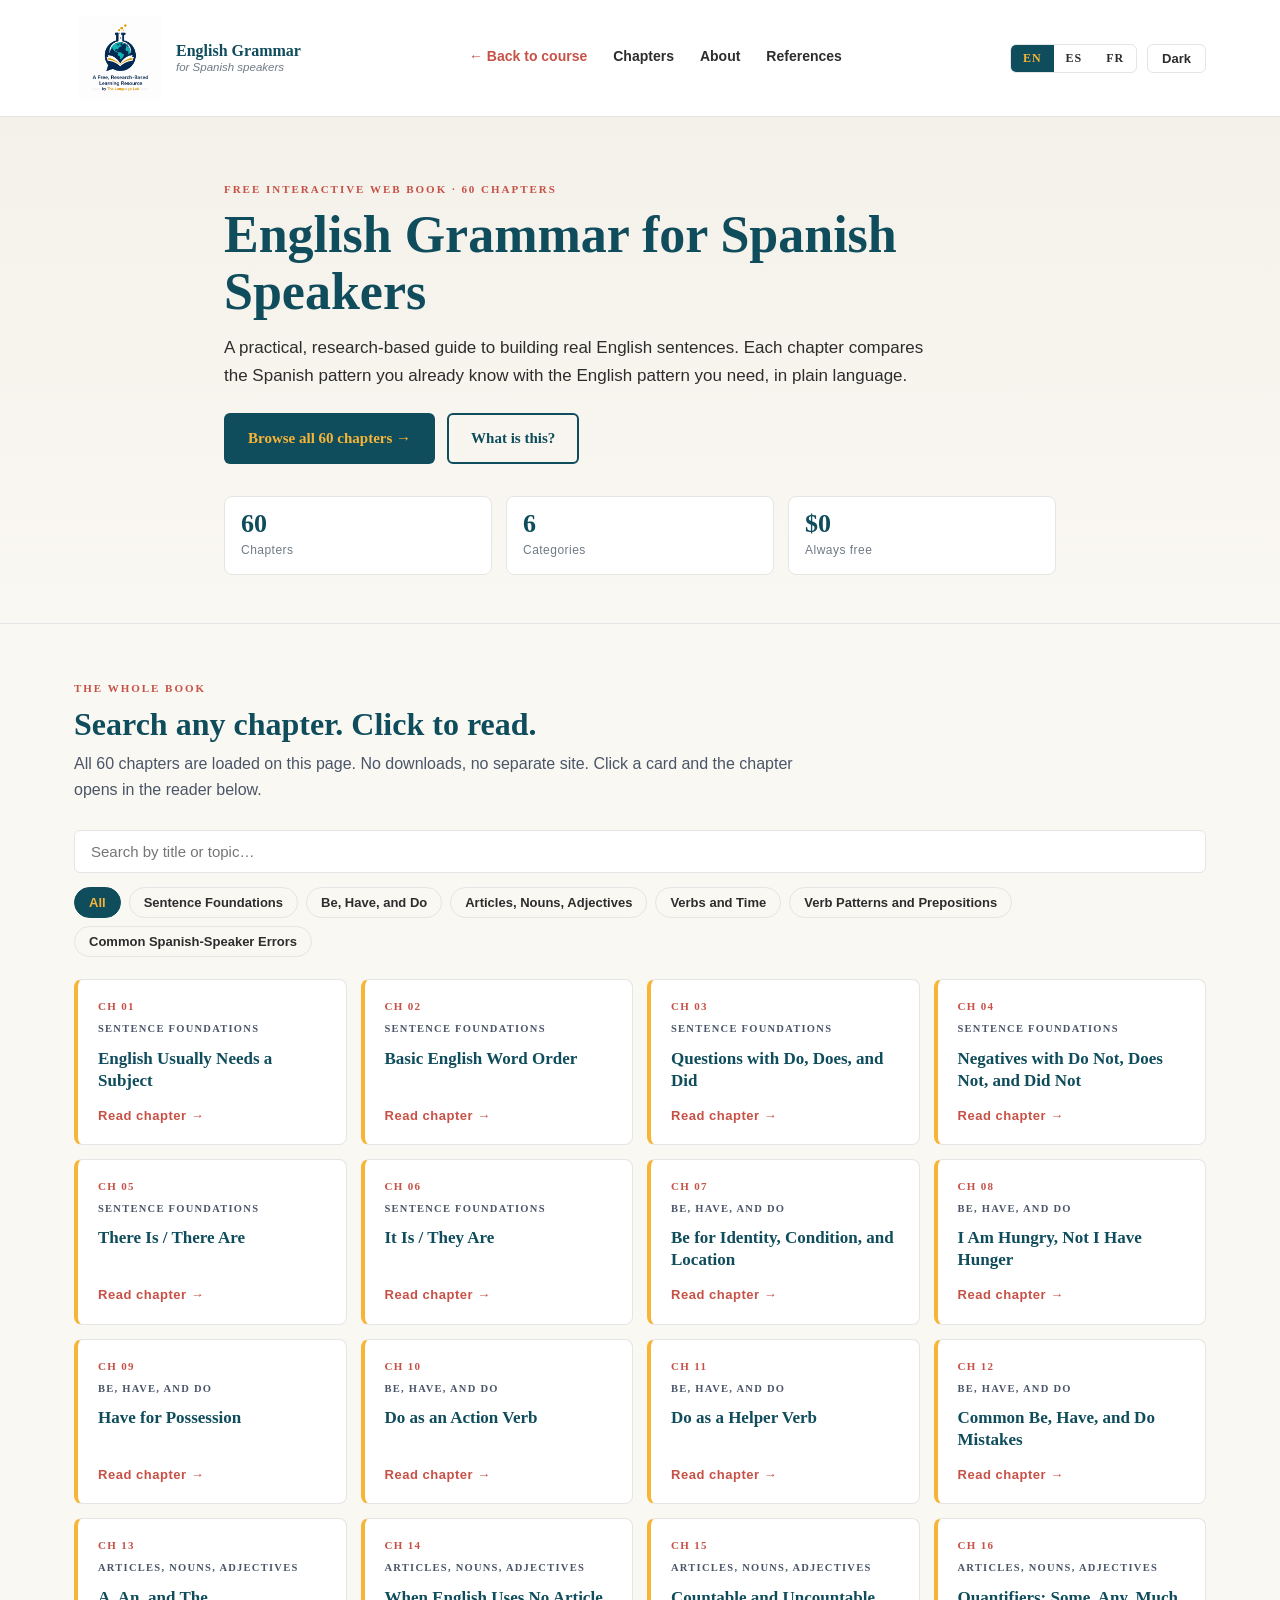
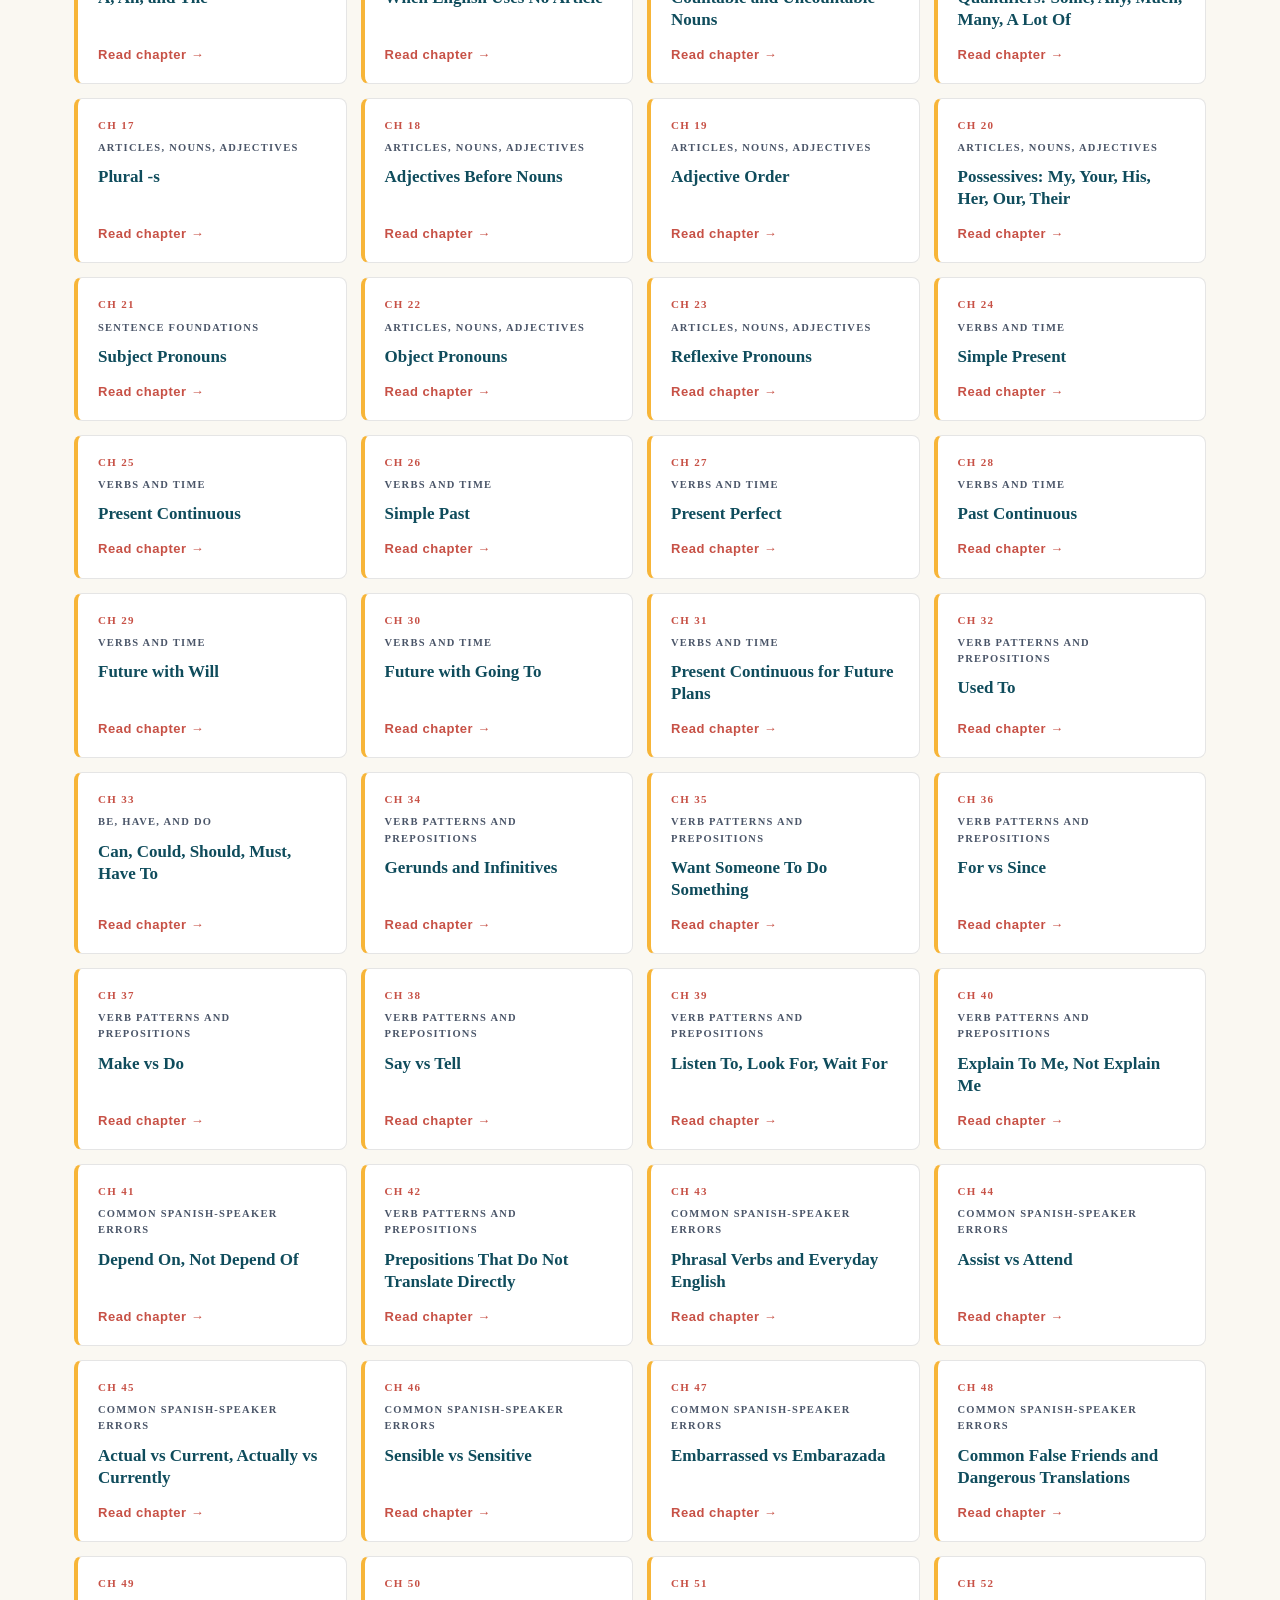
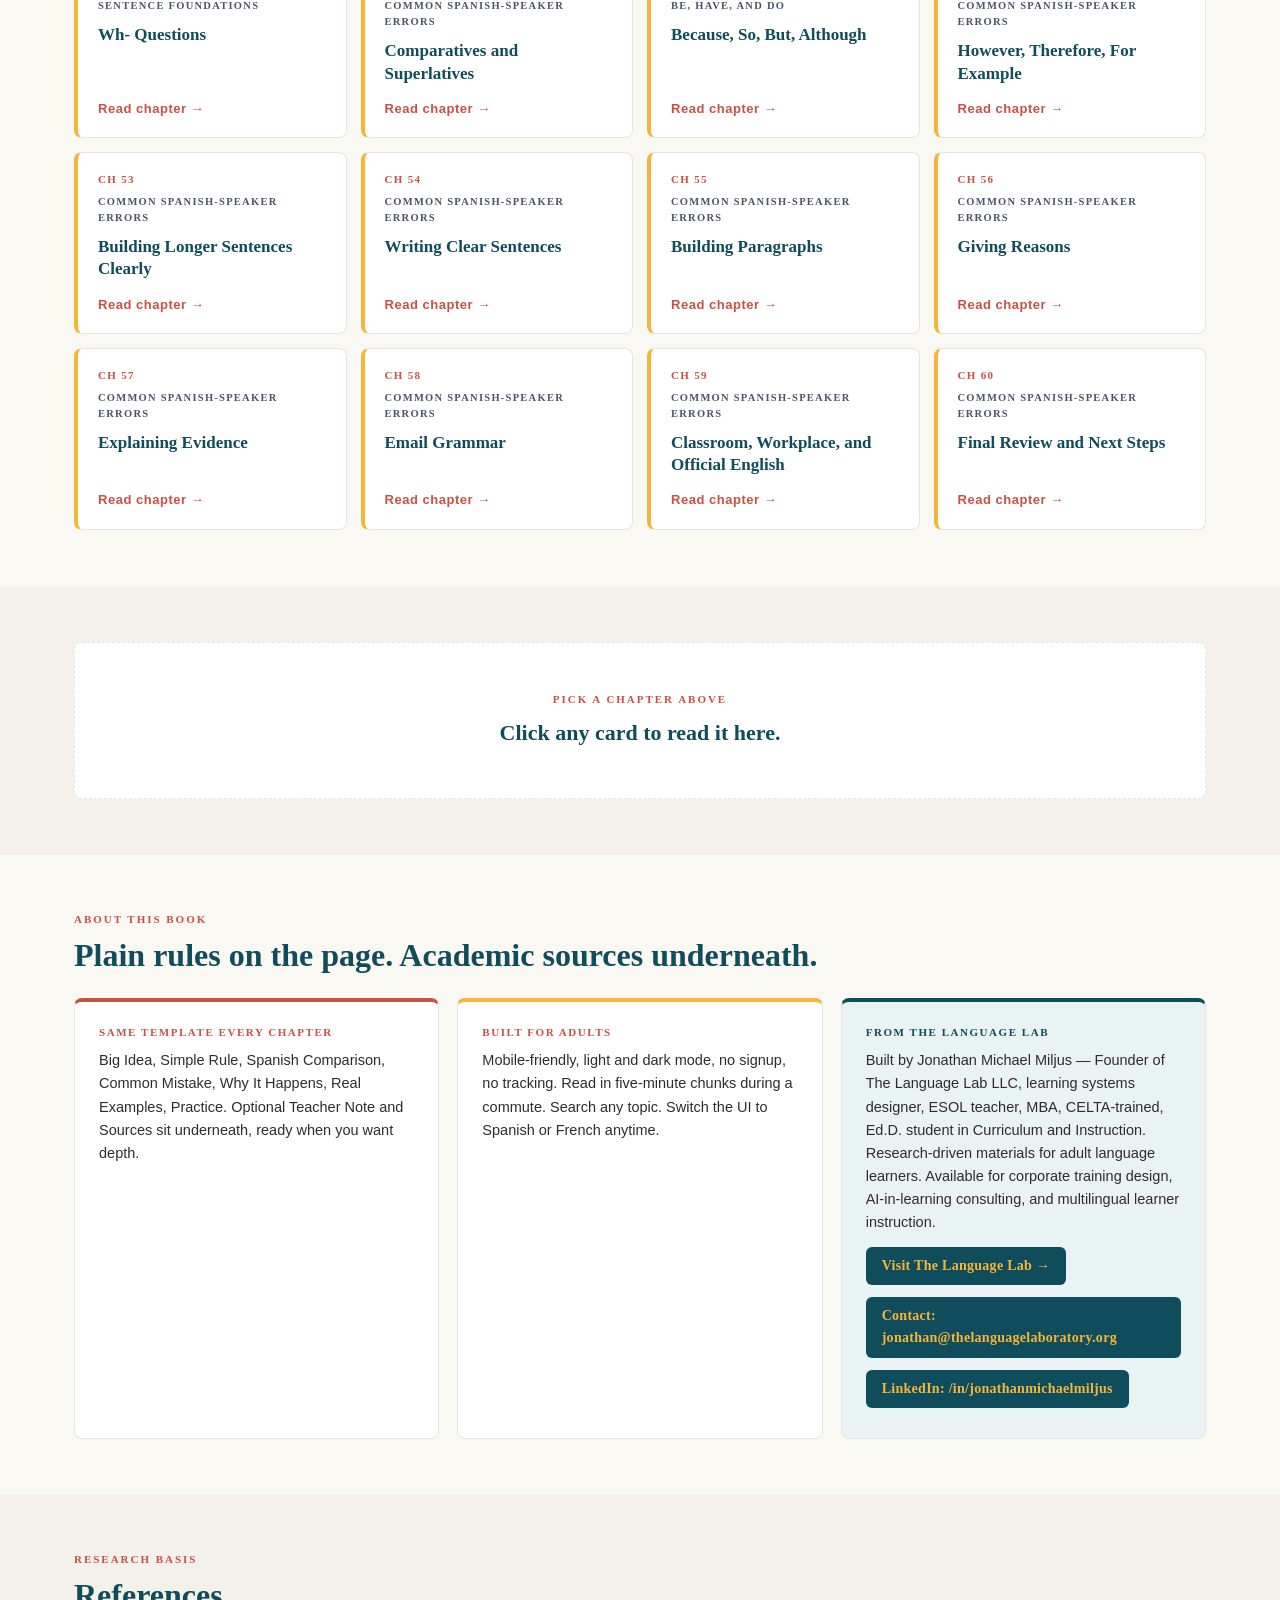
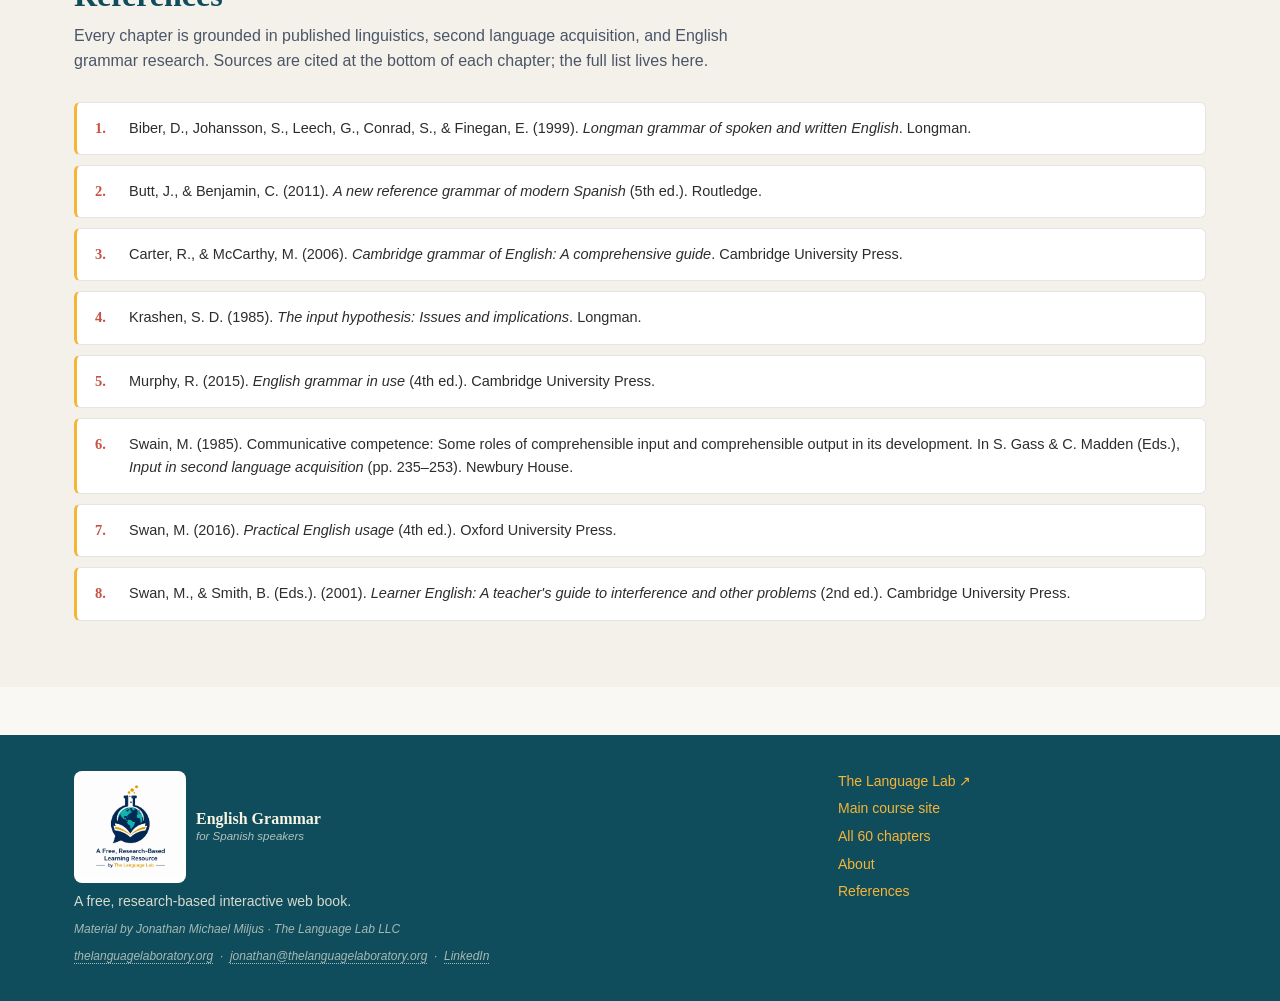
==== commit d0c115bd: "Add working email + LinkedIn to grammar #about, point to thelanguagelaboratory.org - Update LLL Abou" ====
--- a/grammar/index.html
+++ b/grammar/index.html
@@ -160,14 +160,26 @@
         </article>
         <article class="about-card lll-card">
           <span class="card-label" data-en="From The Language Lab" data-es="De The Language Lab" data-fr="Du Language Lab">From The Language Lab</span>
-          <p data-en="Built by Jonathan Michael Miljus — Founder of The Language Lab LLC, ESOL teacher, MBA, CELTA-trained, Ed.D. student in Curriculum and Instruction. Research-driven materials for adult language learners."
-             data-es="Creado por Jonathan Michael Miljus — Fundador de The Language Lab LLC, profesor ESOL, MBA, formación CELTA, doctorando en Currículo e Instrucción. Materiales basados en investigación para adultos."
-             data-fr="Créé par Jonathan Michael Miljus — Fondateur de The Language Lab LLC, enseignant ESOL, MBA, formation CELTA, doctorant en Curriculum et Instruction. Ressources fondées sur la recherche pour adultes.">Built by Jonathan Michael Miljus — Founder of The Language Lab LLC, ESOL teacher, MBA, CELTA-trained, Ed.D. student in Curriculum and Instruction. Research-driven materials for adult language learners.</p>
+          <p data-en="Built by Jonathan Michael Miljus — Founder of The Language Lab LLC, learning systems designer, ESOL teacher, MBA, CELTA-trained, Ed.D. student in Curriculum and Instruction. Research-driven materials for adult language learners. Available for corporate training design, AI-in-learning consulting, and multilingual learner instruction."
+             data-es="Creado por Jonathan Michael Miljus — Fundador de The Language Lab LLC, diseñador de sistemas de aprendizaje, profesor ESOL, MBA, formación CELTA, doctorando en Currículo e Instrucción. Materiales basados en investigación para adultos. Disponible para diseño de capacitación corporativa, consultoría de IA en aprendizaje, y enseñanza de aprendices multilingües."
+             data-fr="Créé par Jonathan Michael Miljus — Fondateur de The Language Lab LLC, concepteur de systèmes d'apprentissage, enseignant ESOL, MBA, formation CELTA, doctorant en Curriculum et Instruction. Ressources fondées sur la recherche pour adultes. Disponible pour la conception de formations en entreprise, le conseil en IA appliquée à l'apprentissage et l'enseignement aux apprenants multilingues.">Built by Jonathan Michael Miljus — Founder of The Language Lab LLC, learning systems designer, ESOL teacher, MBA, CELTA-trained, Ed.D. student in Curriculum and Instruction. Research-driven materials for adult language learners. Available for corporate training design, AI-in-learning consulting, and multilingual learner instruction.</p>
           <p class="lll-link-row">
-            <a href="https://jonathanmiljus.github.io/TheLanguageLabLLC/" target="_blank" rel="noopener" class="lll-link"
+            <a href="https://www.thelanguagelaboratory.org/" target="_blank" rel="noopener" class="lll-link"
                data-en="Visit The Language Lab →"
                data-es="Visita The Language Lab →"
                data-fr="Visiter The Language Lab →">Visit The Language Lab →</a>
+          </p>
+          <p class="lll-link-row">
+            <a href="mailto:jonathan@thelanguagelaboratory.org" class="lll-link"
+               data-en="Contact: jonathan@thelanguagelaboratory.org"
+               data-es="Contacto: jonathan@thelanguagelaboratory.org"
+               data-fr="Contact : jonathan@thelanguagelaboratory.org">Contact: jonathan@thelanguagelaboratory.org</a>
+          </p>
+          <p class="lll-link-row">
+            <a href="https://www.linkedin.com/in/jonathanmichaelmiljus/" target="_blank" rel="noopener" class="lll-link"
+               data-en="LinkedIn: /in/jonathanmichaelmiljus"
+               data-es="LinkedIn: /in/jonathanmichaelmiljus"
+               data-fr="LinkedIn : /in/jonathanmichaelmiljus">LinkedIn: /in/jonathanmichaelmiljus</a>
           </p>
         </article>
       </div>
@@ -212,8 +224,16 @@
          data-es="Un libro web interactivo gratis y basado en investigación."
          data-fr="Un livre web interactif gratuit et fondé sur la recherche.">A free, research-based interactive web book.</p>
       <p class="footer-meta">Material by Jonathan Michael Miljus · The Language Lab LLC</p>
+      <p class="footer-meta" style="margin-top: 8px;">
+        <a href="https://www.thelanguagelaboratory.org/" target="_blank" rel="noopener" style="color: inherit; text-decoration: none; border-bottom: 1px dotted currentColor;">thelanguagelaboratory.org</a>
+        &nbsp;·&nbsp;
+        <a href="mailto:jonathan@thelanguagelaboratory.org" style="color: inherit; text-decoration: none; border-bottom: 1px dotted currentColor;">jonathan@thelanguagelaboratory.org</a>
+        &nbsp;·&nbsp;
+        <a href="https://www.linkedin.com/in/jonathanmichaelmiljus/" target="_blank" rel="noopener" style="color: inherit; text-decoration: none; border-bottom: 1px dotted currentColor;">LinkedIn</a>
+      </p>
     </div>
     <nav class="footer-links" aria-label="Footer">
+      <a href="https://www.thelanguagelaboratory.org/" target="_blank" rel="noopener" data-en="The Language Lab" data-es="The Language Lab" data-fr="The Language Lab">The Language Lab ↗</a>
       <a href="../" data-en="Main course site" data-es="Sitio del curso" data-fr="Site principal">Main course site</a>
       <a href="#lessons" data-en="All 60 chapters" data-es="Los 60 capítulos" data-fr="Les 60 chapitres">All 60 chapters</a>
       <a href="#about" data-en="About" data-es="Acerca de" data-fr="À propos">About</a>
